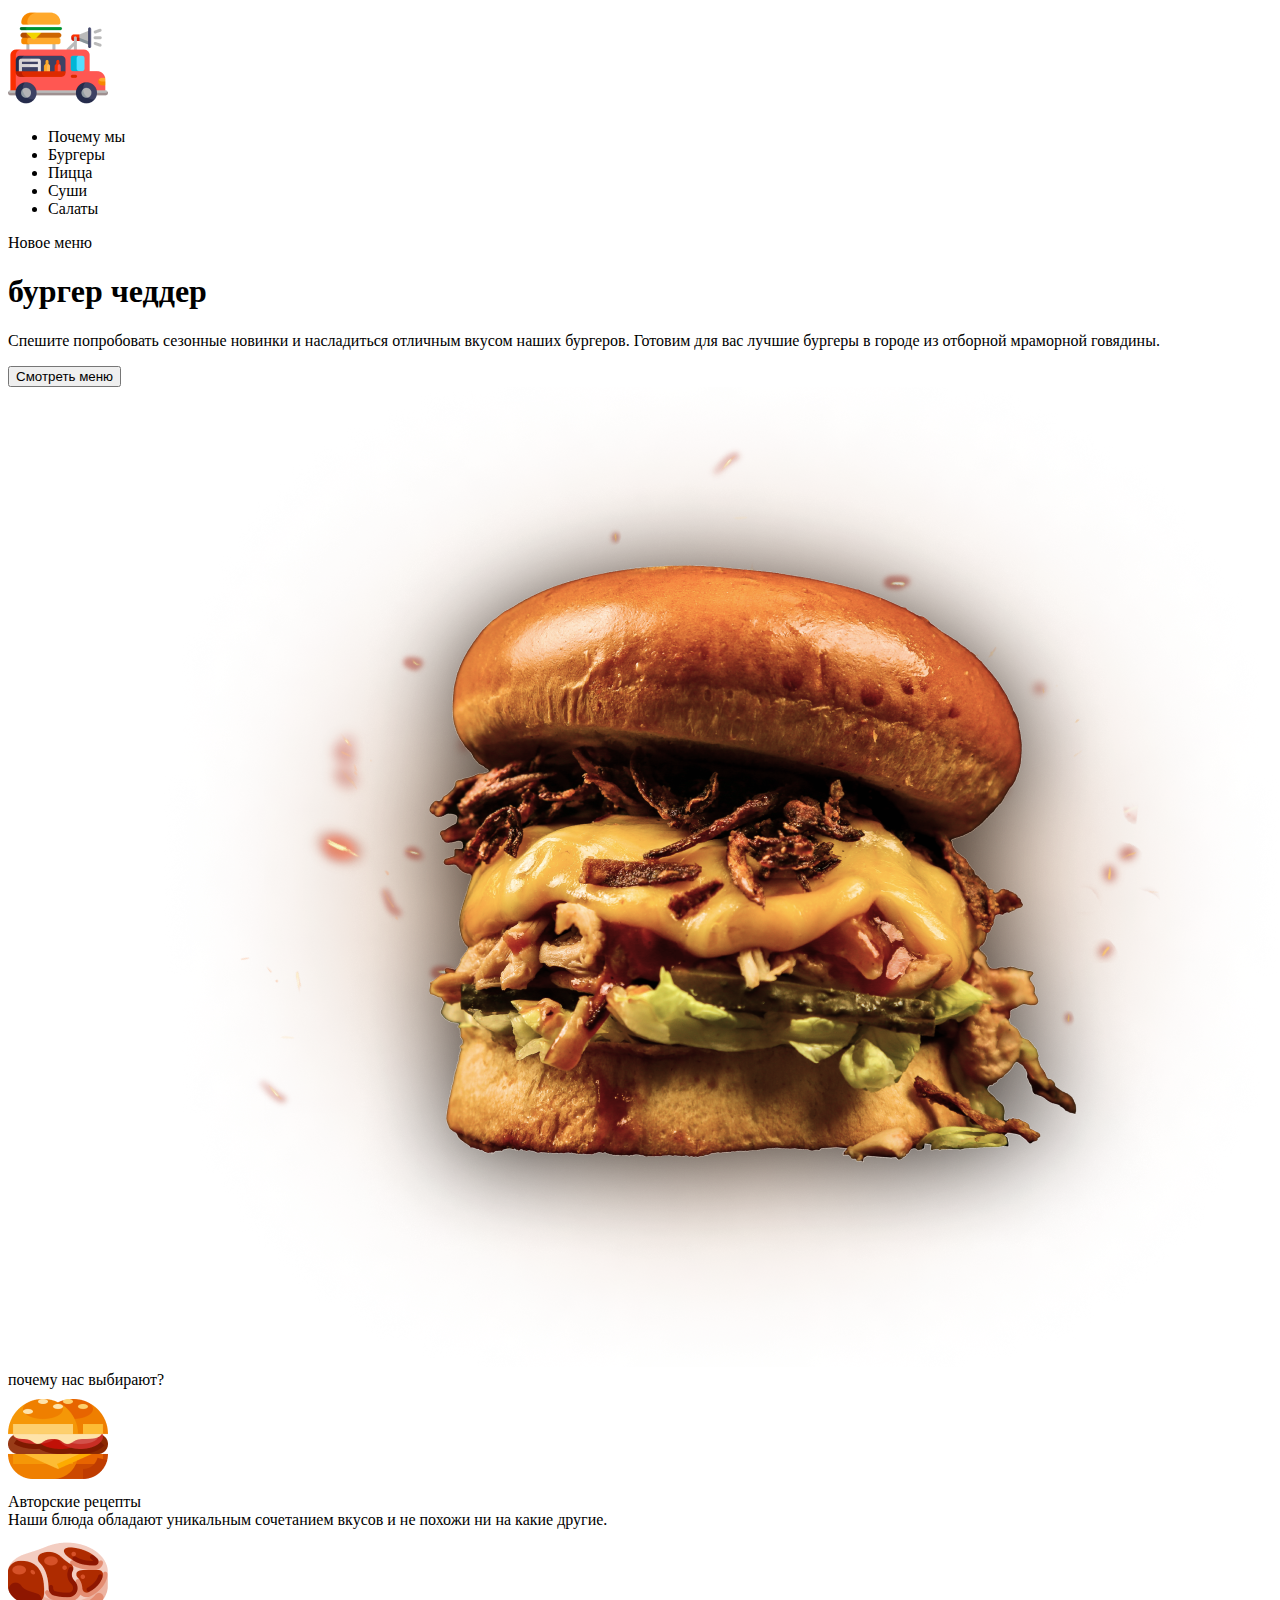
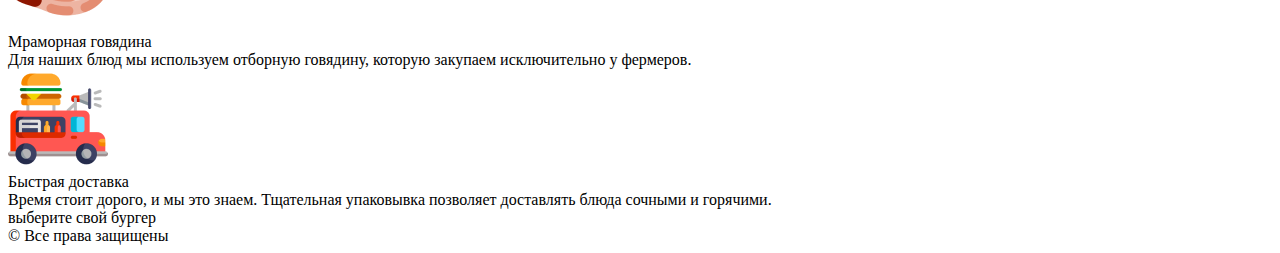
==== index.html @ 3d775a46 "вёрстка раздела с бургерами" ====
<!DOCTYPE html>
<html lang="en">
<head>
    <meta charset="UTF-8">
    <meta http-equiv="X-UA-Compatible" content="IE=edge">
    <meta name="viewport" content="width=device-width, initial-scale=1.0">
    <link rel="stylesheet" href="./css/mainController.css">
    <link rel="shortcut icon" href="./img/style/icon.png" type="image/x-icon">

    <title>Food house</title>
</head>
<body>
    <section class="main">
        <header class="header">
            <div class="container">
                <div class="logo"><img src="./img/style/food-truck.png" alt="Что-то пошло не так"></div>
                <nav class="menu">
                    <ul class="menu-list">
                        <li class="menu-item"><a data-link="why">Почему мы</a></li>
                        <li class="menu-item"><a data-link="products">Бургеры</a></li>
                        <li class="menu-item"><a data-link="products">Пицца</a></li>
                        <li class="menu-item"><a data-link="order">Суши</a></li>
                        <li class="menu-item"><a data-link="order">Салаты</a></li>
                    </ul>
                </nav>
            </div>
        </header>
        
        <section class="main-content">
            <div class="container">
                <div class="main-info">
                    <span class="main-small-info">Новое меню</span>
                    <h1 class="main-title">бургер чеддер</h1>
                    <p class="main-text">Cпешите попробовать сезонные новинки и насладиться отличным вкусом наших бургеров. Готовим для вас лучшие бургеры в городе из отборной мраморной говядины.</p>
                    <div class="main-action">
                        <button class="button" id="main-info">Смотреть меню</button>
                    </div>
                </div>

                <img src="./img/style/main_burger.png" alt="бургер чеддер" class="main-image">
            </div>
        </section>
    </section>

    <section class="why" id="why">
        <div class="container">
            <div class="title">почему нас выбирают?</div>
            <div class="why-items">
                <div class="item">
                    <img src="./img/style/burger.png" alt="Упс..." class="why-item-img">
                    <div class="item-title">Авторские рецепты</div>
                    <div class="item-text">
                        Наши блюда обладают уникальным сочетанием вкусов и не похожи ни на какие другие. 
                    </div>
                </div>

                <div class="item">
                    <img src="./img/style/meat.png" alt="Упс..." class="why-item-img">
                    <div class="item-title">Мраморная говядина</div>
                    <div class="item-text">
                        Для наших блюд мы используем отборную говядину, которую закупаем исключительно у фермеров. 
                    </div>
                </div>

                <div class="item">
                    <img src="./img/style/food-truck.png" alt="Упс..." class="why-item-img">
                    <div class="item-title">Быстрая доставка</div>
                    <div class="item-text">
                        Время стоит дорого, и мы это знаем.
                        Тщательная упаковывка позволяет доставлять блюда сочными и горячими.
                    </div>
                </div>
            </div>
        </div>
    </section>

    <section class="products" id="products">
        <div class="container">
            <div class="title">выберите свой бургер</div>
            <div class="products-items">
                <!-- <div class="products-item">  


                    <div class="products-item-title">Бургер чеддер & бекон</div>
                    <div class="products-item-text">
                        Котлета из говядины криспи, булочка, томат, Чеддер, грудинка, лук красный, салат айсбер, майонез, кетчуп, сырный соус
                    </div>

                    <div class="products-extra">
                        <div class="extra-info">
                            <div class="item-price" data-base="8">640 ₽</div>
                            <div class="item-weight">360 гр.</div>
                        </div>

                        <div class="products-action">
                            <button class="button product-button">
                                <span>Заказать</span>
                                <span>
                                    <svg width="24" height="25" viewBox="0 0 24 25" fill="none" xmlns="http://www.w3.org/2000/svg">
                                    <path d="M17 18.5C17.5304 18.5 18.0391 18.7107 18.4142 19.0858C18.7893 19.4609 19 19.9696 19 20.5C19 21.0304 18.7893 21.5391 18.4142 21.9142C18.0391 22.2893 17.5304 22.5 17 22.5C16.4696 22.5 15.9609 22.2893 15.5858 21.9142C15.2107 21.5391 15 21.0304 15 20.5C15 19.39 15.89 18.5 17 18.5ZM1 2.5H4.27L5.21 4.5H20C20.2652 4.5 20.5196 4.60536 20.7071 4.79289C20.8946 4.98043 21 5.23478 21 5.5C21 5.67 20.95 5.84 20.88 6L17.3 12.47C16.96 13.08 16.3 13.5 15.55 13.5H8.1L7.2 15.13L7.17 15.25C7.17 15.3163 7.19634 15.3799 7.24322 15.4268C7.29011 15.4737 7.3537 15.5 7.42 15.5H19V17.5H7C6.46957 17.5 5.96086 17.2893 5.58579 16.9142C5.21071 16.5391 5 16.0304 5 15.5C5 15.15 5.09 14.82 5.24 14.54L6.6 12.09L3 4.5H1V2.5ZM7 18.5C7.53043 18.5 8.03914 18.7107 8.41421 19.0858C8.78929 19.4609 9 19.9696 9 20.5C9 21.0304 8.78929 21.5391 8.41421 21.9142C8.03914 22.2893 7.53043 22.5 7 22.5C6.46957 22.5 5.96086 22.2893 5.58579 21.9142C5.21071 21.5391 5 21.0304 5 20.5C5 19.39 5.89 18.5 7 18.5ZM16 11.5L18.78 6.5H6.14L8.5 11.5H16Z" fill="#191411"/>
                                    </svg>
                                </span>
                            </button>
                        </div> -->
                    </div>

                </div>
            </div>
        </div>
    </section>
    
    <footer class="footer">
        <div class="container">
            <div class="rights">&copy; Все права защищены</div>
        </div>
    </footer>

	<script src="./js/renderProducts.js"></script>
    <script src="./js/main.js"></script>
</body>
</html>
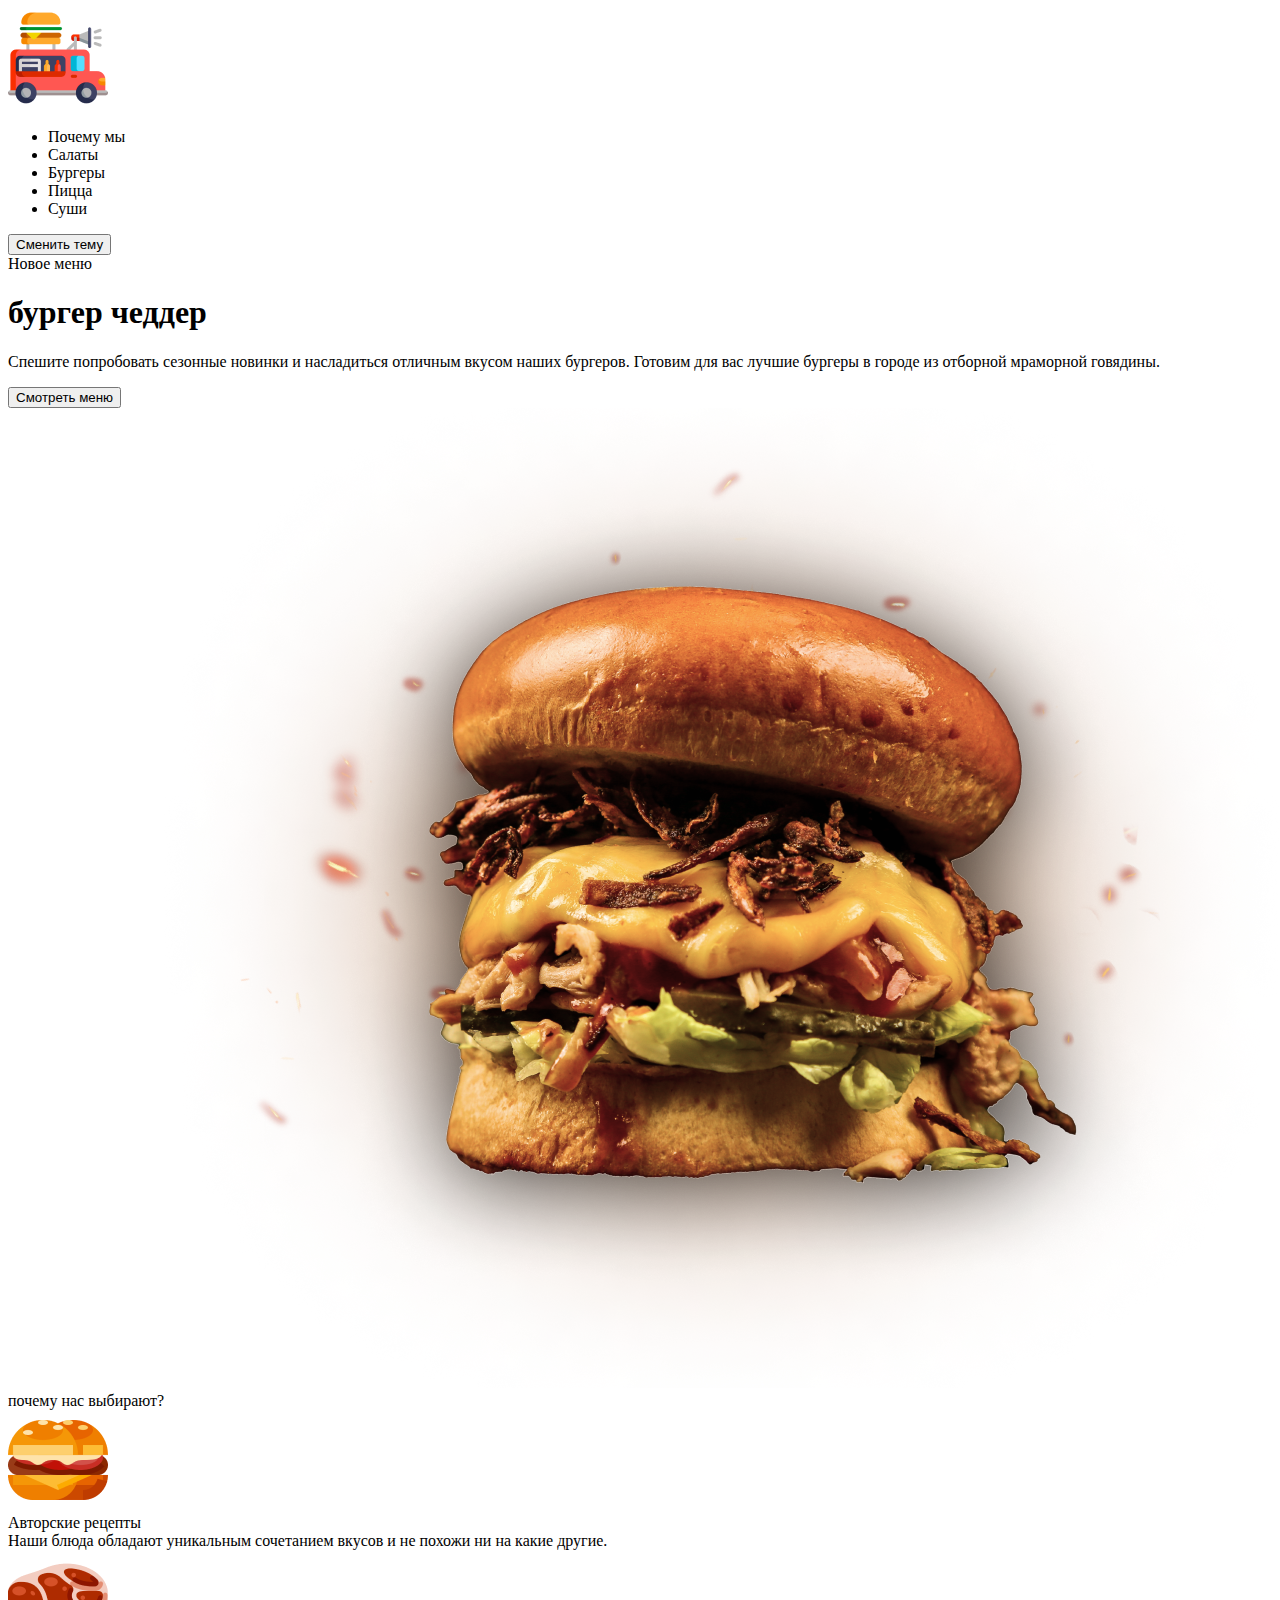
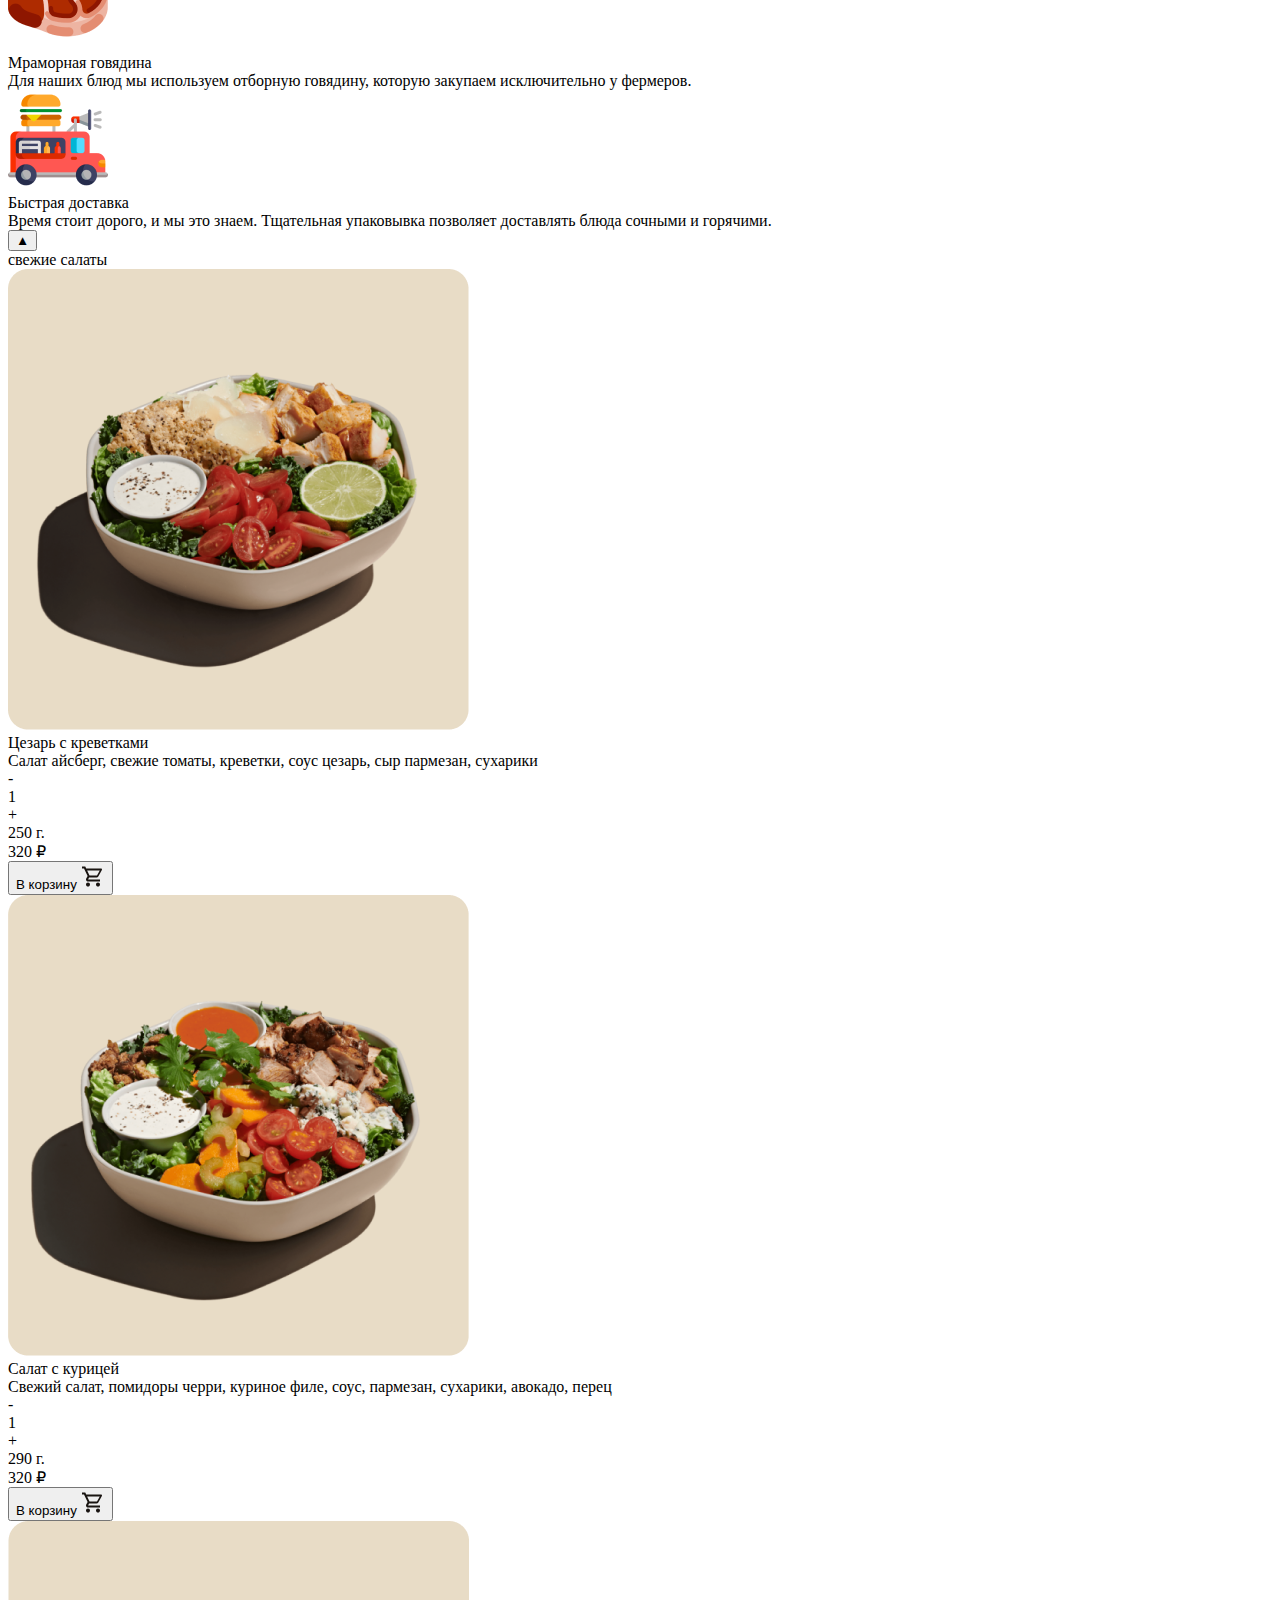
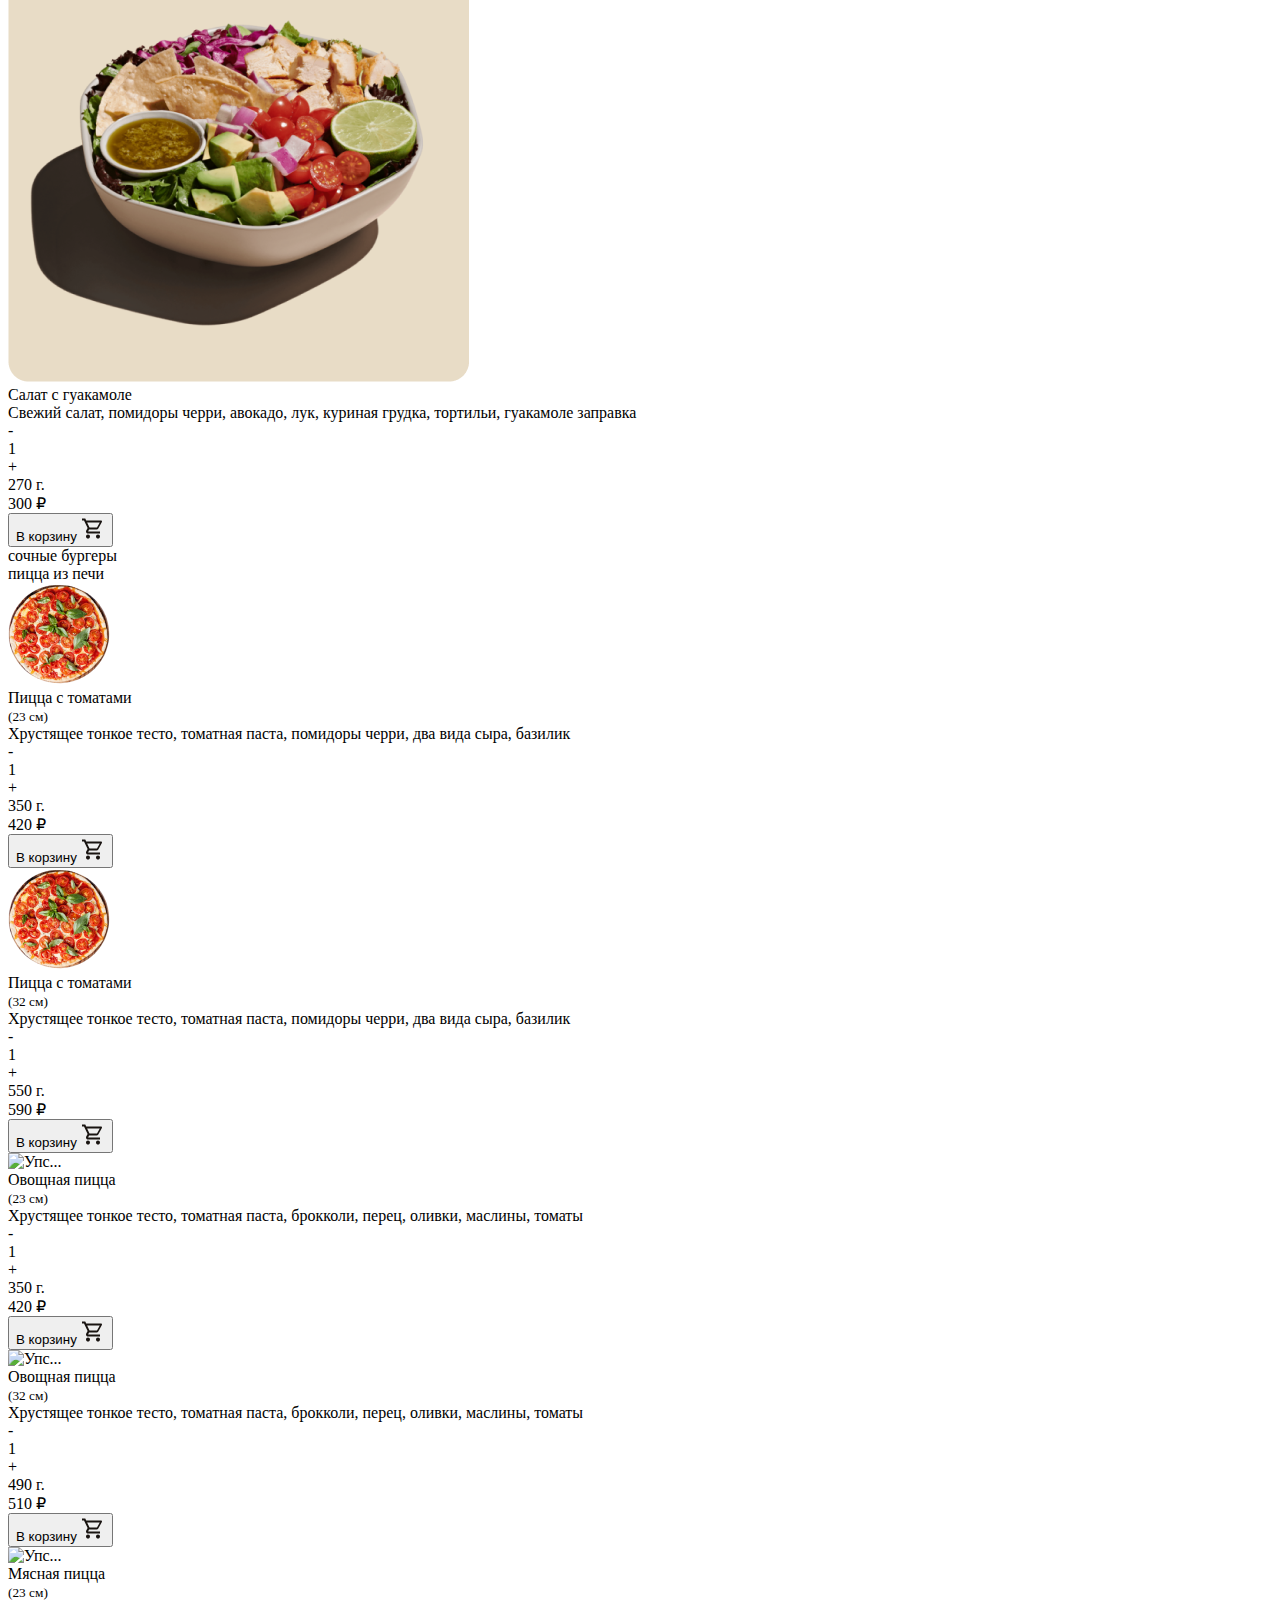
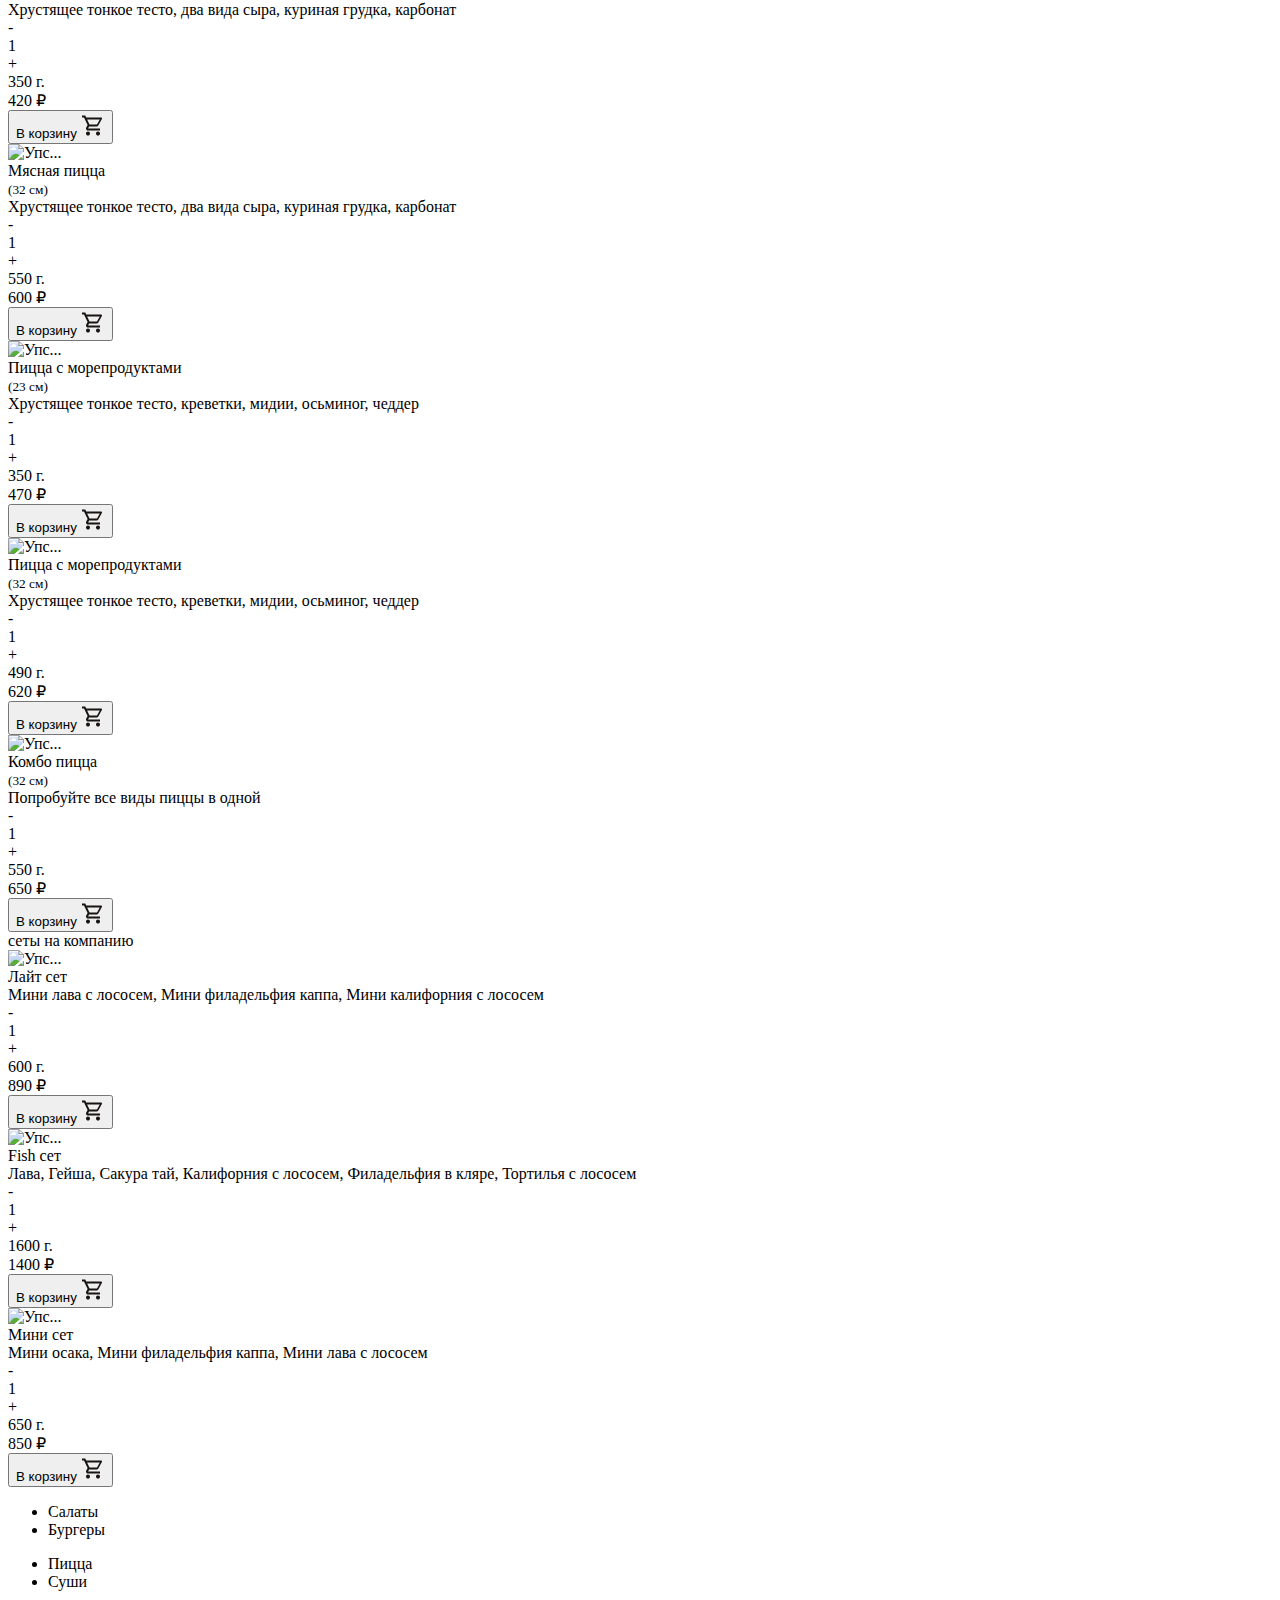
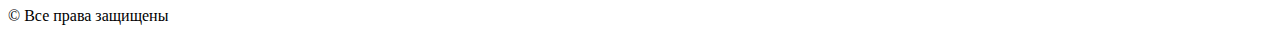
==== commit b4af0100: "добавление кнопки переключения темы" ====
--- a/index.html
+++ b/index.html
@@ -16,14 +16,20 @@
                 <div class="logo"><img src="./img/style/food-truck.png" alt="Что-то пошло не так"></div>
                 <nav class="menu">
                     <ul class="menu-list">
+
                         <li class="menu-item"><a data-link="why">Почему мы</a></li>
+                        <li class="menu-item"><a data-link="salads">Салаты</a></li>
                         <li class="menu-item"><a data-link="products">Бургеры</a></li>
-                        <li class="menu-item"><a data-link="products">Пицца</a></li>
-                        <li class="menu-item"><a data-link="order">Суши</a></li>
-                        <li class="menu-item"><a data-link="order">Салаты</a></li>
+                        <li class="menu-item"><a data-link="pizza">Пицца</a></li>
+                        <li class="menu-item"><a data-link="sushi">Суши</a></li>
+                        
                     </ul>
                 </nav>
-            </div>
+
+            </div>
+            <button class=" theme themetoggle">
+                <span>Сменить тему</span>
+            </button>
         </header>
         
         <section class="main-content">
@@ -71,51 +77,560 @@
                     </div>
                 </div>
             </div>
+
+            <button class="back-to-top hidden" title="Вернуться наверх">	&#9650;</button>
         </div>
     </section>
 
+    <section class="products" id="salads">
+        <div class="container">
+            <div class="title">свежие салаты</div>
+            <div class="products-items">
+                <div class="products-item" data-id="01">
+                    <div class="products-item-img"> 
+                        <img src="./img/items/salads/CaesarSalad.png" alt="Упс...">
+                    </div>
+
+                    <div class="products-item-title salads">Цезарь с креветками</div>
+                    <div class="products-item-text">Салат айсберг, свежие томаты, креветки, соус цезарь, сыр пармезан, сухарики</div>
+
+                    <div class="details-wrapper">
+                        <div class="items counter-wrapper">
+                            <div class="items__control" data-action="minus">-</div>
+                            <div class="items__current" data-counter>1</div>
+                            <div class="items__control" data-action="plus">+</div>
+                        </div>
+
+                        <div class="price">
+                            <div class="price__weight">250 г.</div>
+                            <div class="price__currency">320 ₽</div>
+                        </div>
+                    </div>
+
+                    <div class="products-action">
+                        <button class="button product-button">
+                            <span>В корзину</span>
+                            <span>
+                                <svg width="24" height="25" viewBox="0 0 24 25" fill="none" xmlns="http://www.w3.org/2000/svg">
+                                <path d="M17 18.5C17.5304 18.5 18.0391 18.7107 18.4142 19.0858C18.7893 19.4609 19 19.9696 19 20.5C19 21.0304 18.7893 21.5391 18.4142 21.9142C18.0391 22.2893 17.5304 22.5 17 22.5C16.4696 22.5 15.9609 22.2893 15.5858 21.9142C15.2107 21.5391 15 21.0304 15 20.5C15 19.39 15.89 18.5 17 18.5ZM1 2.5H4.27L5.21 4.5H20C20.2652 4.5 20.5196 4.60536 20.7071 4.79289C20.8946 4.98043 21 5.23478 21 5.5C21 5.67 20.95 5.84 20.88 6L17.3 12.47C16.96 13.08 16.3 13.5 15.55 13.5H8.1L7.2 15.13L7.17 15.25C7.17 15.3163 7.19634 15.3799 7.24322 15.4268C7.29011 15.4737 7.3537 15.5 7.42 15.5H19V17.5H7C6.46957 17.5 5.96086 17.2893 5.58579 16.9142C5.21071 16.5391 5 16.0304 5 15.5C5 15.15 5.09 14.82 5.24 14.54L6.6 12.09L3 4.5H1V2.5ZM7 18.5C7.53043 18.5 8.03914 18.7107 8.41421 19.0858C8.78929 19.4609 9 19.9696 9 20.5C9 21.0304 8.78929 21.5391 8.41421 21.9142C8.03914 22.2893 7.53043 22.5 7 22.5C6.46957 22.5 5.96086 22.2893 5.58579 21.9142C5.21071 21.5391 5 21.0304 5 20.5C5 19.39 5.89 18.5 7 18.5ZM16 11.5L18.78 6.5H6.14L8.5 11.5H16Z" fill="#191411"/>
+                                </svg>
+                            </span>
+                        </button>
+                    </div>
+                </div>
+
+                <div class="products-item" data-id="02">
+                    <div class="products-item-img"> 
+                        <img src="./img/items/salads/chickenSalad.png" alt="Упс...">
+                    </div>
+
+                    <div class="products-item-title salads">Салат с курицей</div>
+                    <div class="products-item-text">Свежий салат, помидоры черри, куриное филе, соус, пармезан, сухарики, авокадо, перец</div>
+
+                    <div class="details-wrapper">
+                        <div class="items counter-wrapper">
+                            <div class="items__control" data-action="minus">-</div>
+                            <div class="items__current" data-counter>1</div>
+                            <div class="items__control" data-action="plus">+</div>
+                        </div>
+
+                        <div class="price">
+                            <div class="price__weight">290 г.</div>
+                            <div class="price__currency">320 ₽</div>
+                        </div>
+                    </div>
+
+                    <div class="products-action">
+                        <button class="button product-button">
+                            <span>В корзину</span>
+                            <span>
+                                <svg width="24" height="25" viewBox="0 0 24 25" fill="none" xmlns="http://www.w3.org/2000/svg">
+                                <path d="M17 18.5C17.5304 18.5 18.0391 18.7107 18.4142 19.0858C18.7893 19.4609 19 19.9696 19 20.5C19 21.0304 18.7893 21.5391 18.4142 21.9142C18.0391 22.2893 17.5304 22.5 17 22.5C16.4696 22.5 15.9609 22.2893 15.5858 21.9142C15.2107 21.5391 15 21.0304 15 20.5C15 19.39 15.89 18.5 17 18.5ZM1 2.5H4.27L5.21 4.5H20C20.2652 4.5 20.5196 4.60536 20.7071 4.79289C20.8946 4.98043 21 5.23478 21 5.5C21 5.67 20.95 5.84 20.88 6L17.3 12.47C16.96 13.08 16.3 13.5 15.55 13.5H8.1L7.2 15.13L7.17 15.25C7.17 15.3163 7.19634 15.3799 7.24322 15.4268C7.29011 15.4737 7.3537 15.5 7.42 15.5H19V17.5H7C6.46957 17.5 5.96086 17.2893 5.58579 16.9142C5.21071 16.5391 5 16.0304 5 15.5C5 15.15 5.09 14.82 5.24 14.54L6.6 12.09L3 4.5H1V2.5ZM7 18.5C7.53043 18.5 8.03914 18.7107 8.41421 19.0858C8.78929 19.4609 9 19.9696 9 20.5C9 21.0304 8.78929 21.5391 8.41421 21.9142C8.03914 22.2893 7.53043 22.5 7 22.5C6.46957 22.5 5.96086 22.2893 5.58579 21.9142C5.21071 21.5391 5 21.0304 5 20.5C5 19.39 5.89 18.5 7 18.5ZM16 11.5L18.78 6.5H6.14L8.5 11.5H16Z" fill="#191411"/>
+                                </svg>
+                            </span>
+                        </button>
+                    </div>
+                </div>
+
+                <div class="products-item" data-id="03">
+                    <div class="products-item-img"> 
+                        <img src="./img/items/salads/GuacamoleSalad.png" alt="Упс...">
+                    </div>
+
+                    <div class="products-item-title salads">Салат с гуакамоле</div>
+                    <div class="products-item-text">Свежий салат, помидоры черри, авокадо, лук, куриная грудка, тортильи, гуакамоле заправка</div>
+
+                    <div class="details-wrapper">
+                        <div class="items counter-wrapper">
+                            <div class="items__control" data-action="minus">-</div>
+                            <div class="items__current" data-counter>1</div>
+                            <div class="items__control" data-action="plus">+</div>
+                        </div>
+
+                        <div class="price">
+                            <div class="price__weight">270 г.</div>
+                            <div class="price__currency">300 ₽</div>
+                        </div>
+                    </div>
+
+                    <div class="products-action">
+                        <button class="button product-button">
+                            <span>В корзину</span>
+                            <span>
+                                <svg width="24" height="25" viewBox="0 0 24 25" fill="none" xmlns="http://www.w3.org/2000/svg">
+                                <path d="M17 18.5C17.5304 18.5 18.0391 18.7107 18.4142 19.0858C18.7893 19.4609 19 19.9696 19 20.5C19 21.0304 18.7893 21.5391 18.4142 21.9142C18.0391 22.2893 17.5304 22.5 17 22.5C16.4696 22.5 15.9609 22.2893 15.5858 21.9142C15.2107 21.5391 15 21.0304 15 20.5C15 19.39 15.89 18.5 17 18.5ZM1 2.5H4.27L5.21 4.5H20C20.2652 4.5 20.5196 4.60536 20.7071 4.79289C20.8946 4.98043 21 5.23478 21 5.5C21 5.67 20.95 5.84 20.88 6L17.3 12.47C16.96 13.08 16.3 13.5 15.55 13.5H8.1L7.2 15.13L7.17 15.25C7.17 15.3163 7.19634 15.3799 7.24322 15.4268C7.29011 15.4737 7.3537 15.5 7.42 15.5H19V17.5H7C6.46957 17.5 5.96086 17.2893 5.58579 16.9142C5.21071 16.5391 5 16.0304 5 15.5C5 15.15 5.09 14.82 5.24 14.54L6.6 12.09L3 4.5H1V2.5ZM7 18.5C7.53043 18.5 8.03914 18.7107 8.41421 19.0858C8.78929 19.4609 9 19.9696 9 20.5C9 21.0304 8.78929 21.5391 8.41421 21.9142C8.03914 22.2893 7.53043 22.5 7 22.5C6.46957 22.5 5.96086 22.2893 5.58579 21.9142C5.21071 21.5391 5 21.0304 5 20.5C5 19.39 5.89 18.5 7 18.5ZM16 11.5L18.78 6.5H6.14L8.5 11.5H16Z" fill="#191411"/>
+                                </svg>
+                            </span>
+                        </button>
+                    </div>
+                </div>
+
+            </div>
+        </div>
+    </section>
+
     <section class="products" id="products">
         <div class="container">
-            <div class="title">выберите свой бургер</div>
-            <div class="products-items">
-                <!-- <div class="products-item">  
-
-
-                    <div class="products-item-title">Бургер чеддер & бекон</div>
-                    <div class="products-item-text">
-                        Котлета из говядины криспи, булочка, томат, Чеддер, грудинка, лук красный, салат айсбер, майонез, кетчуп, сырный соус
-                    </div>
-
-                    <div class="products-extra">
-                        <div class="extra-info">
-                            <div class="item-price" data-base="8">640 ₽</div>
-                            <div class="item-weight">360 гр.</div>
-                        </div>
-
-                        <div class="products-action">
-                            <button class="button product-button">
-                                <span>Заказать</span>
-                                <span>
-                                    <svg width="24" height="25" viewBox="0 0 24 25" fill="none" xmlns="http://www.w3.org/2000/svg">
-                                    <path d="M17 18.5C17.5304 18.5 18.0391 18.7107 18.4142 19.0858C18.7893 19.4609 19 19.9696 19 20.5C19 21.0304 18.7893 21.5391 18.4142 21.9142C18.0391 22.2893 17.5304 22.5 17 22.5C16.4696 22.5 15.9609 22.2893 15.5858 21.9142C15.2107 21.5391 15 21.0304 15 20.5C15 19.39 15.89 18.5 17 18.5ZM1 2.5H4.27L5.21 4.5H20C20.2652 4.5 20.5196 4.60536 20.7071 4.79289C20.8946 4.98043 21 5.23478 21 5.5C21 5.67 20.95 5.84 20.88 6L17.3 12.47C16.96 13.08 16.3 13.5 15.55 13.5H8.1L7.2 15.13L7.17 15.25C7.17 15.3163 7.19634 15.3799 7.24322 15.4268C7.29011 15.4737 7.3537 15.5 7.42 15.5H19V17.5H7C6.46957 17.5 5.96086 17.2893 5.58579 16.9142C5.21071 16.5391 5 16.0304 5 15.5C5 15.15 5.09 14.82 5.24 14.54L6.6 12.09L3 4.5H1V2.5ZM7 18.5C7.53043 18.5 8.03914 18.7107 8.41421 19.0858C8.78929 19.4609 9 19.9696 9 20.5C9 21.0304 8.78929 21.5391 8.41421 21.9142C8.03914 22.2893 7.53043 22.5 7 22.5C6.46957 22.5 5.96086 22.2893 5.58579 21.9142C5.21071 21.5391 5 21.0304 5 20.5C5 19.39 5.89 18.5 7 18.5ZM16 11.5L18.78 6.5H6.14L8.5 11.5H16Z" fill="#191411"/>
-                                    </svg>
-                                </span>
-                            </button>
-                        </div> -->
-                    </div>
-
-                </div>
-            </div>
+            <div class="title">сочные бургеры</div>
+            <div class="products-items burgers"></div>
         </div>
     </section>
+
+    <section class="products" id="pizza">
+        <div class="container">
+            <div class="title">пицца из печи</div>
+            <div class="products-items">
+                <div class="products-item" data-id="001">
+                    <div class="products-item-img pizza"> 
+                        <img src="./img/items/pizza/Tomato.png" alt="Упс...">
+                    </div>
+
+                    <div class="products-item-title ">Пицца с томатами <br><small>(23 см)</small></div>
+                    <div class="products-item-text">Хрустящее тонкое тесто, томатная паста, помидоры черри, два вида сыра, базилик</div>
+
+                    <div class="details-wrapper">
+                        <div class="items counter-wrapper">
+                            <div class="items__control" data-action="minus">-</div>
+                            <div class="items__current" data-counter>1</div>
+                            <div class="items__control" data-action="plus">+</div>
+                        </div>
+
+                        <div class="price">
+                            <div class="price__weight">350 г.</div>
+                            <div class="price__currency">420 ₽</div>
+                        </div>
+                    </div>
+
+                    <div class="products-action">
+                        <button class="button product-button">
+                            <span>В корзину</span>
+                            <span>
+                                <svg width="24" height="25" viewBox="0 0 24 25" fill="none" xmlns="http://www.w3.org/2000/svg">
+                                <path d="M17 18.5C17.5304 18.5 18.0391 18.7107 18.4142 19.0858C18.7893 19.4609 19 19.9696 19 20.5C19 21.0304 18.7893 21.5391 18.4142 21.9142C18.0391 22.2893 17.5304 22.5 17 22.5C16.4696 22.5 15.9609 22.2893 15.5858 21.9142C15.2107 21.5391 15 21.0304 15 20.5C15 19.39 15.89 18.5 17 18.5ZM1 2.5H4.27L5.21 4.5H20C20.2652 4.5 20.5196 4.60536 20.7071 4.79289C20.8946 4.98043 21 5.23478 21 5.5C21 5.67 20.95 5.84 20.88 6L17.3 12.47C16.96 13.08 16.3 13.5 15.55 13.5H8.1L7.2 15.13L7.17 15.25C7.17 15.3163 7.19634 15.3799 7.24322 15.4268C7.29011 15.4737 7.3537 15.5 7.42 15.5H19V17.5H7C6.46957 17.5 5.96086 17.2893 5.58579 16.9142C5.21071 16.5391 5 16.0304 5 15.5C5 15.15 5.09 14.82 5.24 14.54L6.6 12.09L3 4.5H1V2.5ZM7 18.5C7.53043 18.5 8.03914 18.7107 8.41421 19.0858C8.78929 19.4609 9 19.9696 9 20.5C9 21.0304 8.78929 21.5391 8.41421 21.9142C8.03914 22.2893 7.53043 22.5 7 22.5C6.46957 22.5 5.96086 22.2893 5.58579 21.9142C5.21071 21.5391 5 21.0304 5 20.5C5 19.39 5.89 18.5 7 18.5ZM16 11.5L18.78 6.5H6.14L8.5 11.5H16Z" fill="#191411"/>
+                                </svg>
+                            </span>
+                        </button>
+                    </div>
+                </div>
+
+                <div class="products-item" data-id="002">
+                    <div class="products-item-img pizza"> 
+                        <img src="./img/items/pizza/Tomato.png" alt="Упс...">
+                    </div>
+
+                    <div class="products-item-title ">Пицца с томатами <br><small>(32 см)</small></div>
+                    <div class="products-item-text">Хрустящее тонкое тесто, томатная паста, помидоры черри, два вида сыра, базилик</div>
+
+                    <div class="details-wrapper">
+                        <div class="items counter-wrapper">
+                            <div class="items__control" data-action="minus">-</div>
+                            <div class="items__current" data-counter>1</div>
+                            <div class="items__control" data-action="plus">+</div>
+                        </div>
+
+                        <div class="price">
+                            <div class="price__weight">550 г.</div>
+                            <div class="price__currency">590 ₽</div>
+                        </div>
+                    </div>
+
+                    <div class="products-action">
+                        <button class="button product-button">
+                            <span>В корзину</span>
+                            <span>
+                                <svg width="24" height="25" viewBox="0 0 24 25" fill="none" xmlns="http://www.w3.org/2000/svg">
+                                <path d="M17 18.5C17.5304 18.5 18.0391 18.7107 18.4142 19.0858C18.7893 19.4609 19 19.9696 19 20.5C19 21.0304 18.7893 21.5391 18.4142 21.9142C18.0391 22.2893 17.5304 22.5 17 22.5C16.4696 22.5 15.9609 22.2893 15.5858 21.9142C15.2107 21.5391 15 21.0304 15 20.5C15 19.39 15.89 18.5 17 18.5ZM1 2.5H4.27L5.21 4.5H20C20.2652 4.5 20.5196 4.60536 20.7071 4.79289C20.8946 4.98043 21 5.23478 21 5.5C21 5.67 20.95 5.84 20.88 6L17.3 12.47C16.96 13.08 16.3 13.5 15.55 13.5H8.1L7.2 15.13L7.17 15.25C7.17 15.3163 7.19634 15.3799 7.24322 15.4268C7.29011 15.4737 7.3537 15.5 7.42 15.5H19V17.5H7C6.46957 17.5 5.96086 17.2893 5.58579 16.9142C5.21071 16.5391 5 16.0304 5 15.5C5 15.15 5.09 14.82 5.24 14.54L6.6 12.09L3 4.5H1V2.5ZM7 18.5C7.53043 18.5 8.03914 18.7107 8.41421 19.0858C8.78929 19.4609 9 19.9696 9 20.5C9 21.0304 8.78929 21.5391 8.41421 21.9142C8.03914 22.2893 7.53043 22.5 7 22.5C6.46957 22.5 5.96086 22.2893 5.58579 21.9142C5.21071 21.5391 5 21.0304 5 20.5C5 19.39 5.89 18.5 7 18.5ZM16 11.5L18.78 6.5H6.14L8.5 11.5H16Z" fill="#191411"/>
+                                </svg>
+                            </span>
+                        </button>
+                    </div>
+                </div>
+
+                <div class="products-item" data-id="003">
+                    <div class="products-item-img pizza"> 
+                        <img src="./img/items/pizza/Vegetable.png" alt="Упс...">
+                    </div>
+
+                    <div class="products-item-title ">Овощная пицца <br><small>(23 см)</small></div>
+                    <div class="products-item-text">Хрустящее тонкое тесто, томатная паста, брокколи, перец, оливки, маслины, томаты</div>
+
+                    <div class="details-wrapper">
+                        <div class="items counter-wrapper">
+                            <div class="items__control" data-action="minus">-</div>
+                            <div class="items__current" data-counter>1</div>
+                            <div class="items__control" data-action="plus">+</div>
+                        </div>
+
+                        <div class="price">
+                            <div class="price__weight">350 г.</div>
+                            <div class="price__currency">420 ₽</div>
+                        </div>
+                    </div>
+
+                    <div class="products-action">
+                        <button class="button product-button">
+                            <span>В корзину</span>
+                            <span>
+                                <svg width="24" height="25" viewBox="0 0 24 25" fill="none" xmlns="http://www.w3.org/2000/svg">
+                                <path d="M17 18.5C17.5304 18.5 18.0391 18.7107 18.4142 19.0858C18.7893 19.4609 19 19.9696 19 20.5C19 21.0304 18.7893 21.5391 18.4142 21.9142C18.0391 22.2893 17.5304 22.5 17 22.5C16.4696 22.5 15.9609 22.2893 15.5858 21.9142C15.2107 21.5391 15 21.0304 15 20.5C15 19.39 15.89 18.5 17 18.5ZM1 2.5H4.27L5.21 4.5H20C20.2652 4.5 20.5196 4.60536 20.7071 4.79289C20.8946 4.98043 21 5.23478 21 5.5C21 5.67 20.95 5.84 20.88 6L17.3 12.47C16.96 13.08 16.3 13.5 15.55 13.5H8.1L7.2 15.13L7.17 15.25C7.17 15.3163 7.19634 15.3799 7.24322 15.4268C7.29011 15.4737 7.3537 15.5 7.42 15.5H19V17.5H7C6.46957 17.5 5.96086 17.2893 5.58579 16.9142C5.21071 16.5391 5 16.0304 5 15.5C5 15.15 5.09 14.82 5.24 14.54L6.6 12.09L3 4.5H1V2.5ZM7 18.5C7.53043 18.5 8.03914 18.7107 8.41421 19.0858C8.78929 19.4609 9 19.9696 9 20.5C9 21.0304 8.78929 21.5391 8.41421 21.9142C8.03914 22.2893 7.53043 22.5 7 22.5C6.46957 22.5 5.96086 22.2893 5.58579 21.9142C5.21071 21.5391 5 21.0304 5 20.5C5 19.39 5.89 18.5 7 18.5ZM16 11.5L18.78 6.5H6.14L8.5 11.5H16Z" fill="#191411"/>
+                                </svg>
+                            </span>
+                        </button>
+                    </div>
+                </div>
+
+                <div class="products-item" data-id="004">
+                    <div class="products-item-img pizza"> 
+                        <img src="./img/items/pizza/Vegetable.png" alt="Упс...">
+                    </div>
+
+                    <div class="products-item-title ">Овощная пицца <br><small>(32 см)</small></div>
+                    <div class="products-item-text">Хрустящее тонкое тесто, томатная паста, брокколи, перец, оливки, маслины, томаты</div>
+
+                    <div class="details-wrapper">
+                        <div class="items counter-wrapper">
+                            <div class="items__control" data-action="minus">-</div>
+                            <div class="items__current" data-counter>1</div>
+                            <div class="items__control" data-action="plus">+</div>
+                        </div>
+
+                        <div class="price">
+                            <div class="price__weight">490 г.</div>
+                            <div class="price__currency">510 ₽</div>
+                        </div>
+                    </div>
+
+                    <div class="products-action">
+                        <button class="button product-button">
+                            <span>В корзину</span>
+                            <span>
+                                <svg width="24" height="25" viewBox="0 0 24 25" fill="none" xmlns="http://www.w3.org/2000/svg">
+                                <path d="M17 18.5C17.5304 18.5 18.0391 18.7107 18.4142 19.0858C18.7893 19.4609 19 19.9696 19 20.5C19 21.0304 18.7893 21.5391 18.4142 21.9142C18.0391 22.2893 17.5304 22.5 17 22.5C16.4696 22.5 15.9609 22.2893 15.5858 21.9142C15.2107 21.5391 15 21.0304 15 20.5C15 19.39 15.89 18.5 17 18.5ZM1 2.5H4.27L5.21 4.5H20C20.2652 4.5 20.5196 4.60536 20.7071 4.79289C20.8946 4.98043 21 5.23478 21 5.5C21 5.67 20.95 5.84 20.88 6L17.3 12.47C16.96 13.08 16.3 13.5 15.55 13.5H8.1L7.2 15.13L7.17 15.25C7.17 15.3163 7.19634 15.3799 7.24322 15.4268C7.29011 15.4737 7.3537 15.5 7.42 15.5H19V17.5H7C6.46957 17.5 5.96086 17.2893 5.58579 16.9142C5.21071 16.5391 5 16.0304 5 15.5C5 15.15 5.09 14.82 5.24 14.54L6.6 12.09L3 4.5H1V2.5ZM7 18.5C7.53043 18.5 8.03914 18.7107 8.41421 19.0858C8.78929 19.4609 9 19.9696 9 20.5C9 21.0304 8.78929 21.5391 8.41421 21.9142C8.03914 22.2893 7.53043 22.5 7 22.5C6.46957 22.5 5.96086 22.2893 5.58579 21.9142C5.21071 21.5391 5 21.0304 5 20.5C5 19.39 5.89 18.5 7 18.5ZM16 11.5L18.78 6.5H6.14L8.5 11.5H16Z" fill="#191411"/>
+                                </svg>
+                            </span>
+                        </button>
+                    </div>
+                </div>
+
+                <div class="products-item" data-id="005">
+                    <div class="products-item-img pizza"> 
+                        <img src="./img/items/pizza/Meat.png" alt="Упс...">
+                    </div>
+
+                    <div class="products-item-title ">Мясная пицца <br><small>(23 см)</small></div>
+                    <div class="products-item-text">Хрустящее тонкое тесто, два вида сыра, куриная грудка, карбонат</div>
+
+                    <div class="details-wrapper">
+                        <div class="items counter-wrapper">
+                            <div class="items__control" data-action="minus">-</div>
+                            <div class="items__current" data-counter>1</div>
+                            <div class="items__control" data-action="plus">+</div>
+                        </div>
+
+                        <div class="price">
+                            <div class="price__weight">350 г.</div>
+                            <div class="price__currency">420 ₽</div>
+                        </div>
+                    </div>
+
+                    <div class="products-action">
+                        <button class="button product-button">
+                            <span>В корзину</span>
+                            <span>
+                                <svg width="24" height="25" viewBox="0 0 24 25" fill="none" xmlns="http://www.w3.org/2000/svg">
+                                <path d="M17 18.5C17.5304 18.5 18.0391 18.7107 18.4142 19.0858C18.7893 19.4609 19 19.9696 19 20.5C19 21.0304 18.7893 21.5391 18.4142 21.9142C18.0391 22.2893 17.5304 22.5 17 22.5C16.4696 22.5 15.9609 22.2893 15.5858 21.9142C15.2107 21.5391 15 21.0304 15 20.5C15 19.39 15.89 18.5 17 18.5ZM1 2.5H4.27L5.21 4.5H20C20.2652 4.5 20.5196 4.60536 20.7071 4.79289C20.8946 4.98043 21 5.23478 21 5.5C21 5.67 20.95 5.84 20.88 6L17.3 12.47C16.96 13.08 16.3 13.5 15.55 13.5H8.1L7.2 15.13L7.17 15.25C7.17 15.3163 7.19634 15.3799 7.24322 15.4268C7.29011 15.4737 7.3537 15.5 7.42 15.5H19V17.5H7C6.46957 17.5 5.96086 17.2893 5.58579 16.9142C5.21071 16.5391 5 16.0304 5 15.5C5 15.15 5.09 14.82 5.24 14.54L6.6 12.09L3 4.5H1V2.5ZM7 18.5C7.53043 18.5 8.03914 18.7107 8.41421 19.0858C8.78929 19.4609 9 19.9696 9 20.5C9 21.0304 8.78929 21.5391 8.41421 21.9142C8.03914 22.2893 7.53043 22.5 7 22.5C6.46957 22.5 5.96086 22.2893 5.58579 21.9142C5.21071 21.5391 5 21.0304 5 20.5C5 19.39 5.89 18.5 7 18.5ZM16 11.5L18.78 6.5H6.14L8.5 11.5H16Z" fill="#191411"/>
+                                </svg>
+                            </span>
+                        </button>
+                    </div>
+                </div>
+
+                <div class="products-item" data-id="006">
+                    <div class="products-item-img pizza"> 
+                        <img src="./img/items/pizza/Meat.png" alt="Упс...">
+                    </div>
+
+                    <div class="products-item-title ">Мясная пицца <br><small>(32 см)</small></div>
+                    <div class="products-item-text">Хрустящее тонкое тесто, два вида сыра, куриная грудка, карбонат</div>
+
+                    <div class="details-wrapper">
+                        <div class="items counter-wrapper">
+                            <div class="items__control" data-action="minus">-</div>
+                            <div class="items__current" data-counter>1</div>
+                            <div class="items__control" data-action="plus">+</div>
+                        </div>
+
+                        <div class="price">
+                            <div class="price__weight">550 г.</div>
+                            <div class="price__currency">600 ₽</div>
+                        </div>
+                    </div>
+
+                    <div class="products-action">
+                        <button class="button product-button">
+                            <span>В корзину</span>
+                            <span>
+                                <svg width="24" height="25" viewBox="0 0 24 25" fill="none" xmlns="http://www.w3.org/2000/svg">
+                                <path d="M17 18.5C17.5304 18.5 18.0391 18.7107 18.4142 19.0858C18.7893 19.4609 19 19.9696 19 20.5C19 21.0304 18.7893 21.5391 18.4142 21.9142C18.0391 22.2893 17.5304 22.5 17 22.5C16.4696 22.5 15.9609 22.2893 15.5858 21.9142C15.2107 21.5391 15 21.0304 15 20.5C15 19.39 15.89 18.5 17 18.5ZM1 2.5H4.27L5.21 4.5H20C20.2652 4.5 20.5196 4.60536 20.7071 4.79289C20.8946 4.98043 21 5.23478 21 5.5C21 5.67 20.95 5.84 20.88 6L17.3 12.47C16.96 13.08 16.3 13.5 15.55 13.5H8.1L7.2 15.13L7.17 15.25C7.17 15.3163 7.19634 15.3799 7.24322 15.4268C7.29011 15.4737 7.3537 15.5 7.42 15.5H19V17.5H7C6.46957 17.5 5.96086 17.2893 5.58579 16.9142C5.21071 16.5391 5 16.0304 5 15.5C5 15.15 5.09 14.82 5.24 14.54L6.6 12.09L3 4.5H1V2.5ZM7 18.5C7.53043 18.5 8.03914 18.7107 8.41421 19.0858C8.78929 19.4609 9 19.9696 9 20.5C9 21.0304 8.78929 21.5391 8.41421 21.9142C8.03914 22.2893 7.53043 22.5 7 22.5C6.46957 22.5 5.96086 22.2893 5.58579 21.9142C5.21071 21.5391 5 21.0304 5 20.5C5 19.39 5.89 18.5 7 18.5ZM16 11.5L18.78 6.5H6.14L8.5 11.5H16Z" fill="#191411"/>
+                                </svg>
+                            </span>
+                        </button>
+                    </div>
+                </div>
+
+                <div class="products-item" data-id="007">
+                    <div class="products-item-img pizza"> 
+                        <img src="./img/items/pizza/Fish.png" alt="Упс...">
+                    </div>
+
+                    <div class="products-item-title ">Пицца с морепродуктами <br><small>(23 см)</small></div>
+                    <div class="products-item-text">Хрустящее тонкое тесто, креветки, мидии, осьминог, чеддер</div>
+
+                    <div class="details-wrapper">
+                        <div class="items counter-wrapper">
+                            <div class="items__control" data-action="minus">-</div>
+                            <div class="items__current" data-counter>1</div>
+                            <div class="items__control" data-action="plus">+</div>
+                        </div>
+
+                        <div class="price">
+                            <div class="price__weight">350 г.</div>
+                            <div class="price__currency">470 ₽</div>
+                        </div>
+                    </div>
+
+                    <div class="products-action">
+                        <button class="button product-button">
+                            <span>В корзину</span>
+                            <span>
+                                <svg width="24" height="25" viewBox="0 0 24 25" fill="none" xmlns="http://www.w3.org/2000/svg">
+                                <path d="M17 18.5C17.5304 18.5 18.0391 18.7107 18.4142 19.0858C18.7893 19.4609 19 19.9696 19 20.5C19 21.0304 18.7893 21.5391 18.4142 21.9142C18.0391 22.2893 17.5304 22.5 17 22.5C16.4696 22.5 15.9609 22.2893 15.5858 21.9142C15.2107 21.5391 15 21.0304 15 20.5C15 19.39 15.89 18.5 17 18.5ZM1 2.5H4.27L5.21 4.5H20C20.2652 4.5 20.5196 4.60536 20.7071 4.79289C20.8946 4.98043 21 5.23478 21 5.5C21 5.67 20.95 5.84 20.88 6L17.3 12.47C16.96 13.08 16.3 13.5 15.55 13.5H8.1L7.2 15.13L7.17 15.25C7.17 15.3163 7.19634 15.3799 7.24322 15.4268C7.29011 15.4737 7.3537 15.5 7.42 15.5H19V17.5H7C6.46957 17.5 5.96086 17.2893 5.58579 16.9142C5.21071 16.5391 5 16.0304 5 15.5C5 15.15 5.09 14.82 5.24 14.54L6.6 12.09L3 4.5H1V2.5ZM7 18.5C7.53043 18.5 8.03914 18.7107 8.41421 19.0858C8.78929 19.4609 9 19.9696 9 20.5C9 21.0304 8.78929 21.5391 8.41421 21.9142C8.03914 22.2893 7.53043 22.5 7 22.5C6.46957 22.5 5.96086 22.2893 5.58579 21.9142C5.21071 21.5391 5 21.0304 5 20.5C5 19.39 5.89 18.5 7 18.5ZM16 11.5L18.78 6.5H6.14L8.5 11.5H16Z" fill="#191411"/>
+                                </svg>
+                            </span>
+                        </button>
+                    </div>
+                </div>
+
+                <div class="products-item" data-id="008">
+                    <div class="products-item-img pizza"> 
+                        <img src="./img/items/pizza/Fish.png" alt="Упс...">
+                    </div>
+
+                    <div class="products-item-title ">Пицца с морепродуктами <br><small>(32 см)</small></div>
+                    <div class="products-item-text">Хрустящее тонкое тесто, креветки, мидии, осьминог, чеддер</div>
+
+                    <div class="details-wrapper">
+                        <div class="items counter-wrapper">
+                            <div class="items__control" data-action="minus">-</div>
+                            <div class="items__current" data-counter>1</div>
+                            <div class="items__control" data-action="plus">+</div>
+                        </div>
+
+                        <div class="price">
+                            <div class="price__weight">490 г.</div>
+                            <div class="price__currency">620 ₽</div>
+                        </div>
+                    </div>
+
+                    <div class="products-action">
+                        <button class="button product-button">
+                            <span>В корзину</span>
+                            <span>
+                                <svg width="24" height="25" viewBox="0 0 24 25" fill="none" xmlns="http://www.w3.org/2000/svg">
+                                <path d="M17 18.5C17.5304 18.5 18.0391 18.7107 18.4142 19.0858C18.7893 19.4609 19 19.9696 19 20.5C19 21.0304 18.7893 21.5391 18.4142 21.9142C18.0391 22.2893 17.5304 22.5 17 22.5C16.4696 22.5 15.9609 22.2893 15.5858 21.9142C15.2107 21.5391 15 21.0304 15 20.5C15 19.39 15.89 18.5 17 18.5ZM1 2.5H4.27L5.21 4.5H20C20.2652 4.5 20.5196 4.60536 20.7071 4.79289C20.8946 4.98043 21 5.23478 21 5.5C21 5.67 20.95 5.84 20.88 6L17.3 12.47C16.96 13.08 16.3 13.5 15.55 13.5H8.1L7.2 15.13L7.17 15.25C7.17 15.3163 7.19634 15.3799 7.24322 15.4268C7.29011 15.4737 7.3537 15.5 7.42 15.5H19V17.5H7C6.46957 17.5 5.96086 17.2893 5.58579 16.9142C5.21071 16.5391 5 16.0304 5 15.5C5 15.15 5.09 14.82 5.24 14.54L6.6 12.09L3 4.5H1V2.5ZM7 18.5C7.53043 18.5 8.03914 18.7107 8.41421 19.0858C8.78929 19.4609 9 19.9696 9 20.5C9 21.0304 8.78929 21.5391 8.41421 21.9142C8.03914 22.2893 7.53043 22.5 7 22.5C6.46957 22.5 5.96086 22.2893 5.58579 21.9142C5.21071 21.5391 5 21.0304 5 20.5C5 19.39 5.89 18.5 7 18.5ZM16 11.5L18.78 6.5H6.14L8.5 11.5H16Z" fill="#191411"/>
+                                </svg>
+                            </span>
+                        </button>
+                    </div>
+                </div>
+
+                <div class="products-item" data-id="009">
+                    <div class="products-item-img pizza"> 
+                        <img src="./img/items/pizza/comboPizza.png" alt="Упс...">
+                    </div>
+
+                    <div class="products-item-title ">Комбо пицца <br><small>(32 см)</small></div>
+                    <div class="products-item-text">Попробуйте все виды пиццы в одной</div>
+
+                    <div class="details-wrapper">
+                        <div class="items counter-wrapper">
+                            <div class="items__control" data-action="minus">-</div>
+                            <div class="items__current" data-counter>1</div>
+                            <div class="items__control" data-action="plus">+</div>
+                        </div>
+
+                        <div class="price">
+                            <div class="price__weight">550 г.</div>
+                            <div class="price__currency">650 ₽</div>
+                        </div>
+                    </div>
+
+                    <div class="products-action">
+                        <button class="button product-button">
+                            <span>В корзину</span>
+                            <span>
+                                <svg width="24" height="25" viewBox="0 0 24 25" fill="none" xmlns="http://www.w3.org/2000/svg">
+                                <path d="M17 18.5C17.5304 18.5 18.0391 18.7107 18.4142 19.0858C18.7893 19.4609 19 19.9696 19 20.5C19 21.0304 18.7893 21.5391 18.4142 21.9142C18.0391 22.2893 17.5304 22.5 17 22.5C16.4696 22.5 15.9609 22.2893 15.5858 21.9142C15.2107 21.5391 15 21.0304 15 20.5C15 19.39 15.89 18.5 17 18.5ZM1 2.5H4.27L5.21 4.5H20C20.2652 4.5 20.5196 4.60536 20.7071 4.79289C20.8946 4.98043 21 5.23478 21 5.5C21 5.67 20.95 5.84 20.88 6L17.3 12.47C16.96 13.08 16.3 13.5 15.55 13.5H8.1L7.2 15.13L7.17 15.25C7.17 15.3163 7.19634 15.3799 7.24322 15.4268C7.29011 15.4737 7.3537 15.5 7.42 15.5H19V17.5H7C6.46957 17.5 5.96086 17.2893 5.58579 16.9142C5.21071 16.5391 5 16.0304 5 15.5C5 15.15 5.09 14.82 5.24 14.54L6.6 12.09L3 4.5H1V2.5ZM7 18.5C7.53043 18.5 8.03914 18.7107 8.41421 19.0858C8.78929 19.4609 9 19.9696 9 20.5C9 21.0304 8.78929 21.5391 8.41421 21.9142C8.03914 22.2893 7.53043 22.5 7 22.5C6.46957 22.5 5.96086 22.2893 5.58579 21.9142C5.21071 21.5391 5 21.0304 5 20.5C5 19.39 5.89 18.5 7 18.5ZM16 11.5L18.78 6.5H6.14L8.5 11.5H16Z" fill="#191411"/>
+                                </svg>
+                            </span>
+                        </button>
+                    </div>
+                </div>
+            </div>
+        </div>
+    </section>
+
+    <section class="products" id="sushi">
+        <div class="container">
+            <div class="title">сеты на компанию</div>
+            <div class="products-items">
+                <div class="products-item" data-id="s1">
+                    <div class="products-item-img"> 
+                        <img src="./img/items/sushi/set(1).png" alt="Упс..." class="sushi">
+                    </div>
+
+                    <div class="products-item-title">Лайт сет</div>
+                    <div class="products-item-text">Мини лава с лососем, Мини филадельфия каппа, Мини калифорния с лососем</div>
+
+                    <div class="details-wrapper">
+                        <div class="items counter-wrapper">
+                            <div class="items__control" data-action="minus">-</div>
+                            <div class="items__current" data-counter>1</div>
+                            <div class="items__control" data-action="plus">+</div>
+                        </div>
+
+                        <div class="price">
+                            <div class="price__weight">600 г.</div>
+                            <div class="price__currency">890 ₽</div>
+                        </div>
+                    </div>
+
+                    <div class="products-action">
+                        <button class="button product-button">
+                            <span>В корзину</span>
+                            <span>
+                                <svg width="24" height="25" viewBox="0 0 24 25" fill="none" xmlns="http://www.w3.org/2000/svg">
+                                <path d="M17 18.5C17.5304 18.5 18.0391 18.7107 18.4142 19.0858C18.7893 19.4609 19 19.9696 19 20.5C19 21.0304 18.7893 21.5391 18.4142 21.9142C18.0391 22.2893 17.5304 22.5 17 22.5C16.4696 22.5 15.9609 22.2893 15.5858 21.9142C15.2107 21.5391 15 21.0304 15 20.5C15 19.39 15.89 18.5 17 18.5ZM1 2.5H4.27L5.21 4.5H20C20.2652 4.5 20.5196 4.60536 20.7071 4.79289C20.8946 4.98043 21 5.23478 21 5.5C21 5.67 20.95 5.84 20.88 6L17.3 12.47C16.96 13.08 16.3 13.5 15.55 13.5H8.1L7.2 15.13L7.17 15.25C7.17 15.3163 7.19634 15.3799 7.24322 15.4268C7.29011 15.4737 7.3537 15.5 7.42 15.5H19V17.5H7C6.46957 17.5 5.96086 17.2893 5.58579 16.9142C5.21071 16.5391 5 16.0304 5 15.5C5 15.15 5.09 14.82 5.24 14.54L6.6 12.09L3 4.5H1V2.5ZM7 18.5C7.53043 18.5 8.03914 18.7107 8.41421 19.0858C8.78929 19.4609 9 19.9696 9 20.5C9 21.0304 8.78929 21.5391 8.41421 21.9142C8.03914 22.2893 7.53043 22.5 7 22.5C6.46957 22.5 5.96086 22.2893 5.58579 21.9142C5.21071 21.5391 5 21.0304 5 20.5C5 19.39 5.89 18.5 7 18.5ZM16 11.5L18.78 6.5H6.14L8.5 11.5H16Z" fill="#191411"/>
+                                </svg>
+                            </span>
+                        </button>
+                    </div>
+                </div>
+
+                <div class="products-item" data-id="s2">
+                    <div class="products-item-img"> 
+                        <img src="./img/items/sushi/set(2).png" alt="Упс..." class="sushi">
+                    </div>
+
+                    <div class="products-item-title">Fish сет</div>
+                    <div class="products-item-text">Лава, Гейша, Сакура тай, Калифорния с лососем, Филадельфия в кляре, Тортилья с лососем</div>
+
+                    <div class="details-wrapper">
+                        <div class="items counter-wrapper">
+                            <div class="items__control" data-action="minus">-</div>
+                            <div class="items__current" data-counter>1</div>
+                            <div class="items__control" data-action="plus">+</div>
+                        </div>
+
+                        <div class="price">
+                            <div class="price__weight">1600 г.</div>
+                            <div class="price__currency">1400 ₽</div>
+                        </div>
+                    </div>
+
+                    <div class="products-action">
+                        <button class="button product-button">
+                            <span>В корзину</span>
+                            <span>
+                                <svg width="24" height="25" viewBox="0 0 24 25" fill="none" xmlns="http://www.w3.org/2000/svg">
+                                <path d="M17 18.5C17.5304 18.5 18.0391 18.7107 18.4142 19.0858C18.7893 19.4609 19 19.9696 19 20.5C19 21.0304 18.7893 21.5391 18.4142 21.9142C18.0391 22.2893 17.5304 22.5 17 22.5C16.4696 22.5 15.9609 22.2893 15.5858 21.9142C15.2107 21.5391 15 21.0304 15 20.5C15 19.39 15.89 18.5 17 18.5ZM1 2.5H4.27L5.21 4.5H20C20.2652 4.5 20.5196 4.60536 20.7071 4.79289C20.8946 4.98043 21 5.23478 21 5.5C21 5.67 20.95 5.84 20.88 6L17.3 12.47C16.96 13.08 16.3 13.5 15.55 13.5H8.1L7.2 15.13L7.17 15.25C7.17 15.3163 7.19634 15.3799 7.24322 15.4268C7.29011 15.4737 7.3537 15.5 7.42 15.5H19V17.5H7C6.46957 17.5 5.96086 17.2893 5.58579 16.9142C5.21071 16.5391 5 16.0304 5 15.5C5 15.15 5.09 14.82 5.24 14.54L6.6 12.09L3 4.5H1V2.5ZM7 18.5C7.53043 18.5 8.03914 18.7107 8.41421 19.0858C8.78929 19.4609 9 19.9696 9 20.5C9 21.0304 8.78929 21.5391 8.41421 21.9142C8.03914 22.2893 7.53043 22.5 7 22.5C6.46957 22.5 5.96086 22.2893 5.58579 21.9142C5.21071 21.5391 5 21.0304 5 20.5C5 19.39 5.89 18.5 7 18.5ZM16 11.5L18.78 6.5H6.14L8.5 11.5H16Z" fill="#191411"/>
+                                </svg>
+                            </span>
+                        </button>
+                    </div>
+                </div>
+
+                <div class="products-item" data-id="s3">
+                    <div class="products-item-img"> 
+                        <img src="./img/items/sushi/set(3).png" alt="Упс...">
+                    </div>
+
+                    <div class="products-item-title">Мини сет</div>
+                    <div class="products-item-text">Мини осака, Мини филадельфия каппа, Мини лава с лососем</div>
+
+                    <div class="details-wrapper">
+                        <div class="items counter-wrapper">
+                            <div class="items__control" data-action="minus">-</div>
+                            <div class="items__current" data-counter>1</div>
+                            <div class="items__control" data-action="plus">+</div>
+                        </div>
+
+                        <div class="price">
+                            <div class="price__weight">650 г.</div>
+                            <div class="price__currency">850 ₽</div>
+                        </div>
+                    </div>
+
+                    <div class="products-action">
+                        <button class="button product-button">
+                            <span>В корзину</span>
+                            <span>
+                                <svg width="24" height="25" viewBox="0 0 24 25" fill="none" xmlns="http://www.w3.org/2000/svg">
+                                <path d="M17 18.5C17.5304 18.5 18.0391 18.7107 18.4142 19.0858C18.7893 19.4609 19 19.9696 19 20.5C19 21.0304 18.7893 21.5391 18.4142 21.9142C18.0391 22.2893 17.5304 22.5 17 22.5C16.4696 22.5 15.9609 22.2893 15.5858 21.9142C15.2107 21.5391 15 21.0304 15 20.5C15 19.39 15.89 18.5 17 18.5ZM1 2.5H4.27L5.21 4.5H20C20.2652 4.5 20.5196 4.60536 20.7071 4.79289C20.8946 4.98043 21 5.23478 21 5.5C21 5.67 20.95 5.84 20.88 6L17.3 12.47C16.96 13.08 16.3 13.5 15.55 13.5H8.1L7.2 15.13L7.17 15.25C7.17 15.3163 7.19634 15.3799 7.24322 15.4268C7.29011 15.4737 7.3537 15.5 7.42 15.5H19V17.5H7C6.46957 17.5 5.96086 17.2893 5.58579 16.9142C5.21071 16.5391 5 16.0304 5 15.5C5 15.15 5.09 14.82 5.24 14.54L6.6 12.09L3 4.5H1V2.5ZM7 18.5C7.53043 18.5 8.03914 18.7107 8.41421 19.0858C8.78929 19.4609 9 19.9696 9 20.5C9 21.0304 8.78929 21.5391 8.41421 21.9142C8.03914 22.2893 7.53043 22.5 7 22.5C6.46957 22.5 5.96086 22.2893 5.58579 21.9142C5.21071 21.5391 5 21.0304 5 20.5C5 19.39 5.89 18.5 7 18.5ZM16 11.5L18.78 6.5H6.14L8.5 11.5H16Z" fill="#191411"/>
+                                </svg>
+                            </span>
+                        </button>
+                    </div>
+                </div>
+
+
+            </div>
+        </div>
+    </section>
+        
     
     <footer class="footer">
         <div class="container">
+            <div class="footer-links">
+                <ul class="menu-list footer-menu">
+                    <li class="footer-item"><a data-link="salads">Салаты</a></li>
+                    <li class="footer-item"><a data-link="products">Бургеры</a></li>
+                </ul>
+            </div>
+            <div class="footer-links">
+                <ul class="menu-list footer-menu">
+                    <li class="footer-item"><a data-link="pizza">Пицца</a></li>
+                    <li class="footer-item"><a data-link="sushi">Суши</a></li>
+                </ul>
+
+            </div>
             <div class="rights">&copy; Все права защищены</div>
         </div>
     </footer>
 
-	<script src="./js/renderProducts.js"></script>
+	<script src="./js/burgersRender.js"></script>
+	<script src="./js/ChangeTheme.js"></script>
     <script src="./js/main.js"></script>
+    <script src="./js/backToTopButton.js"></script>
 </body>
 </html>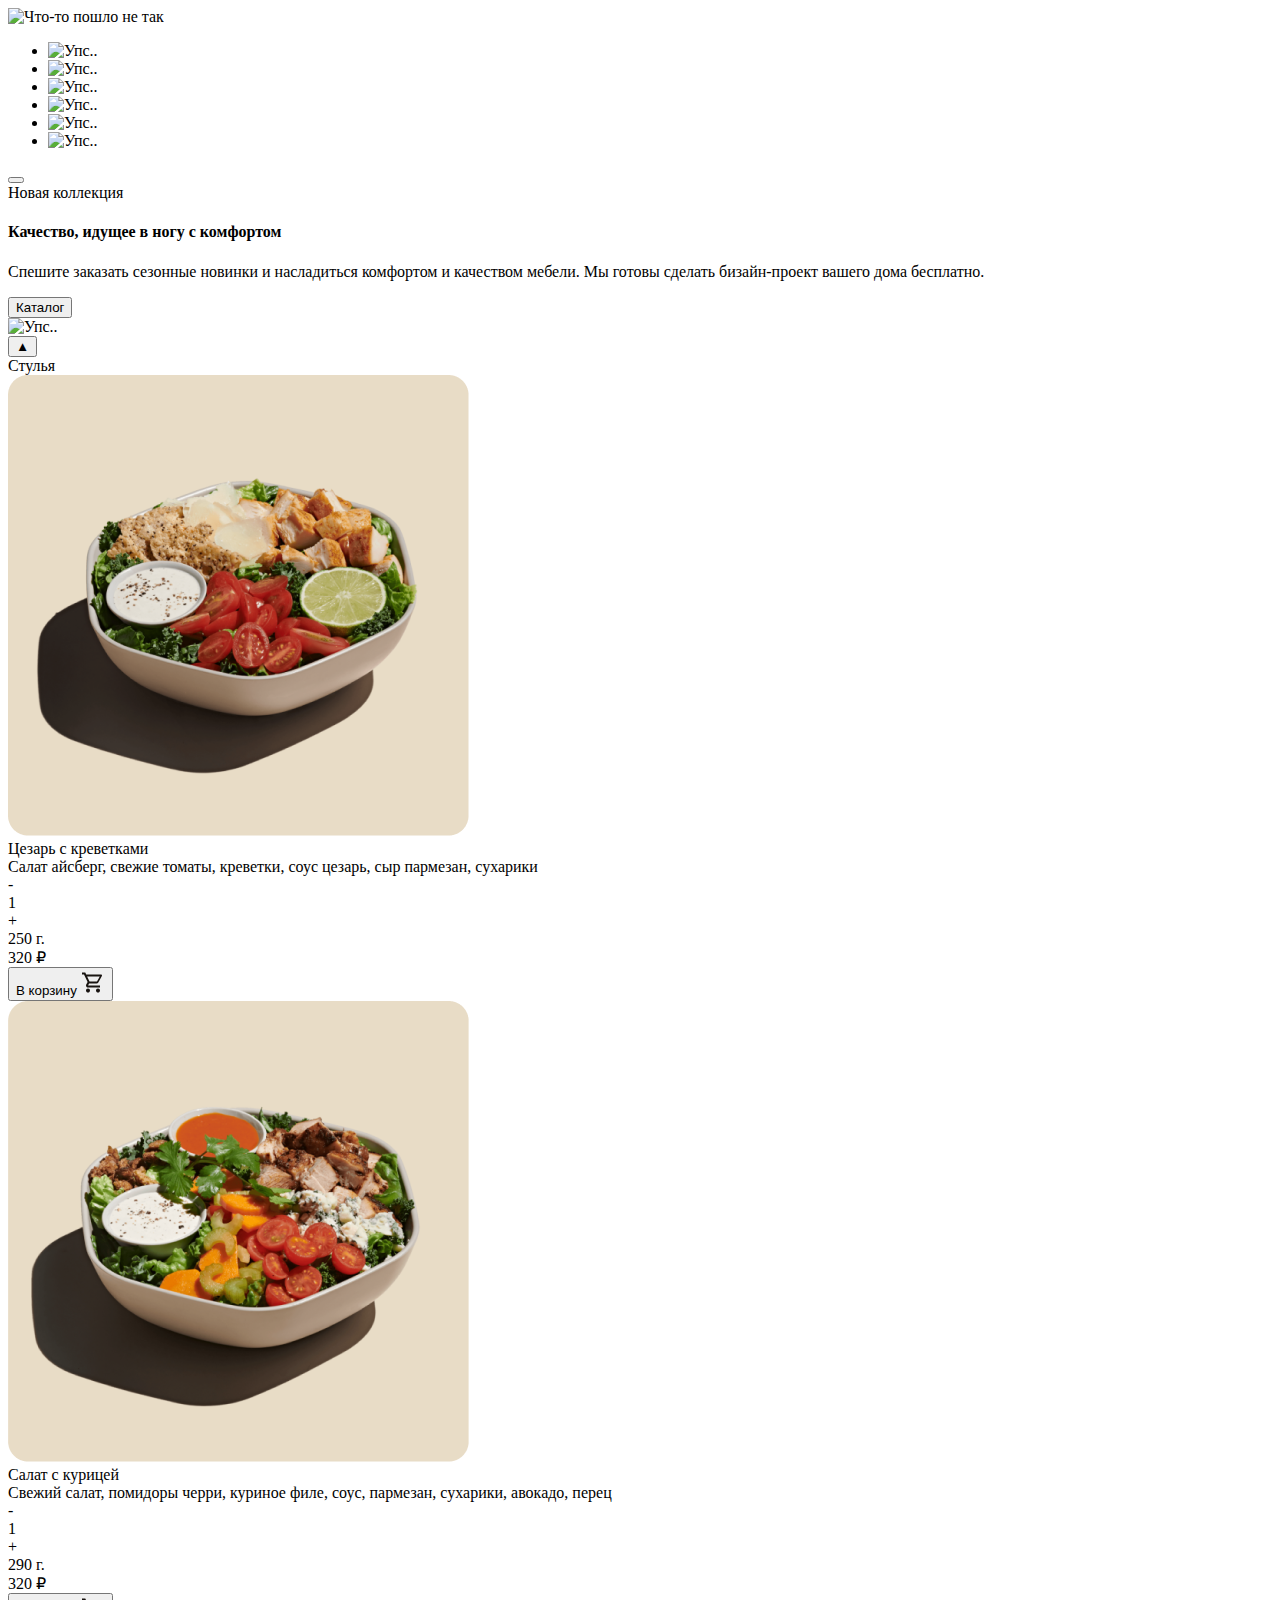
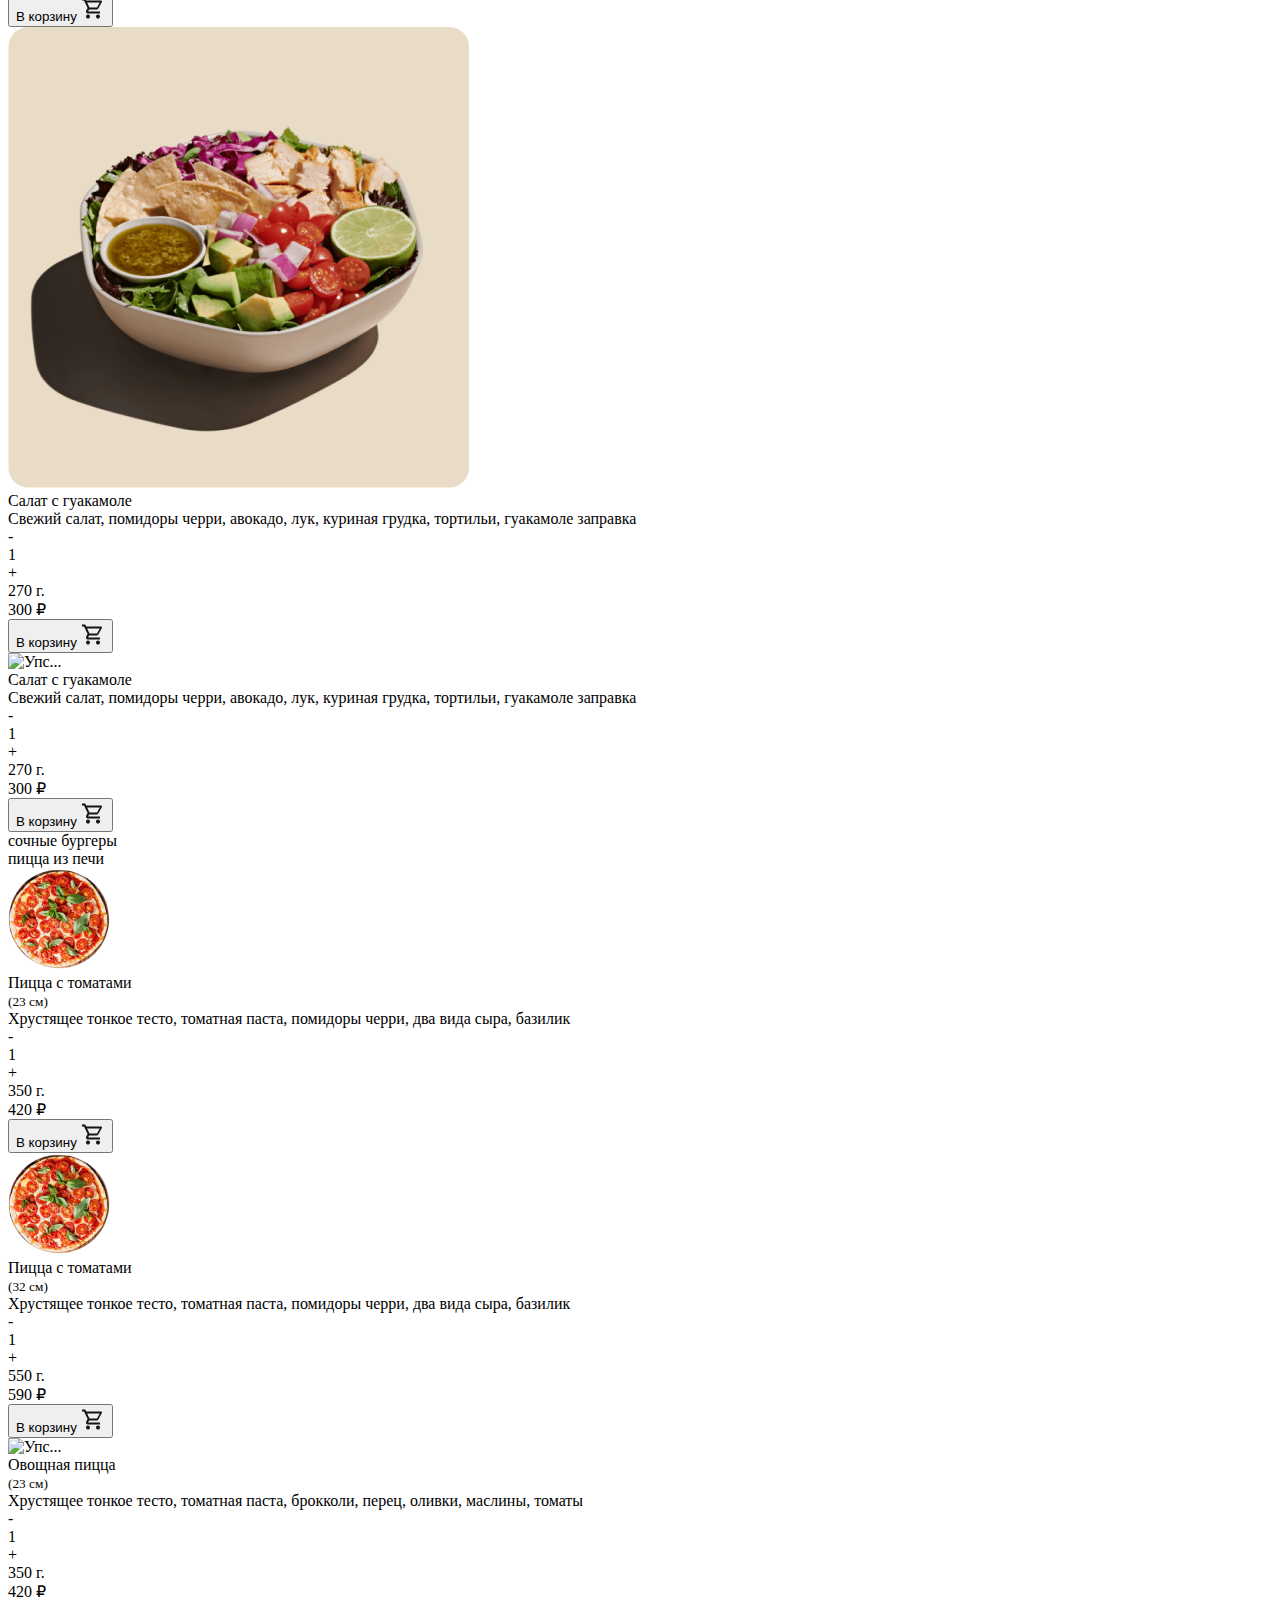
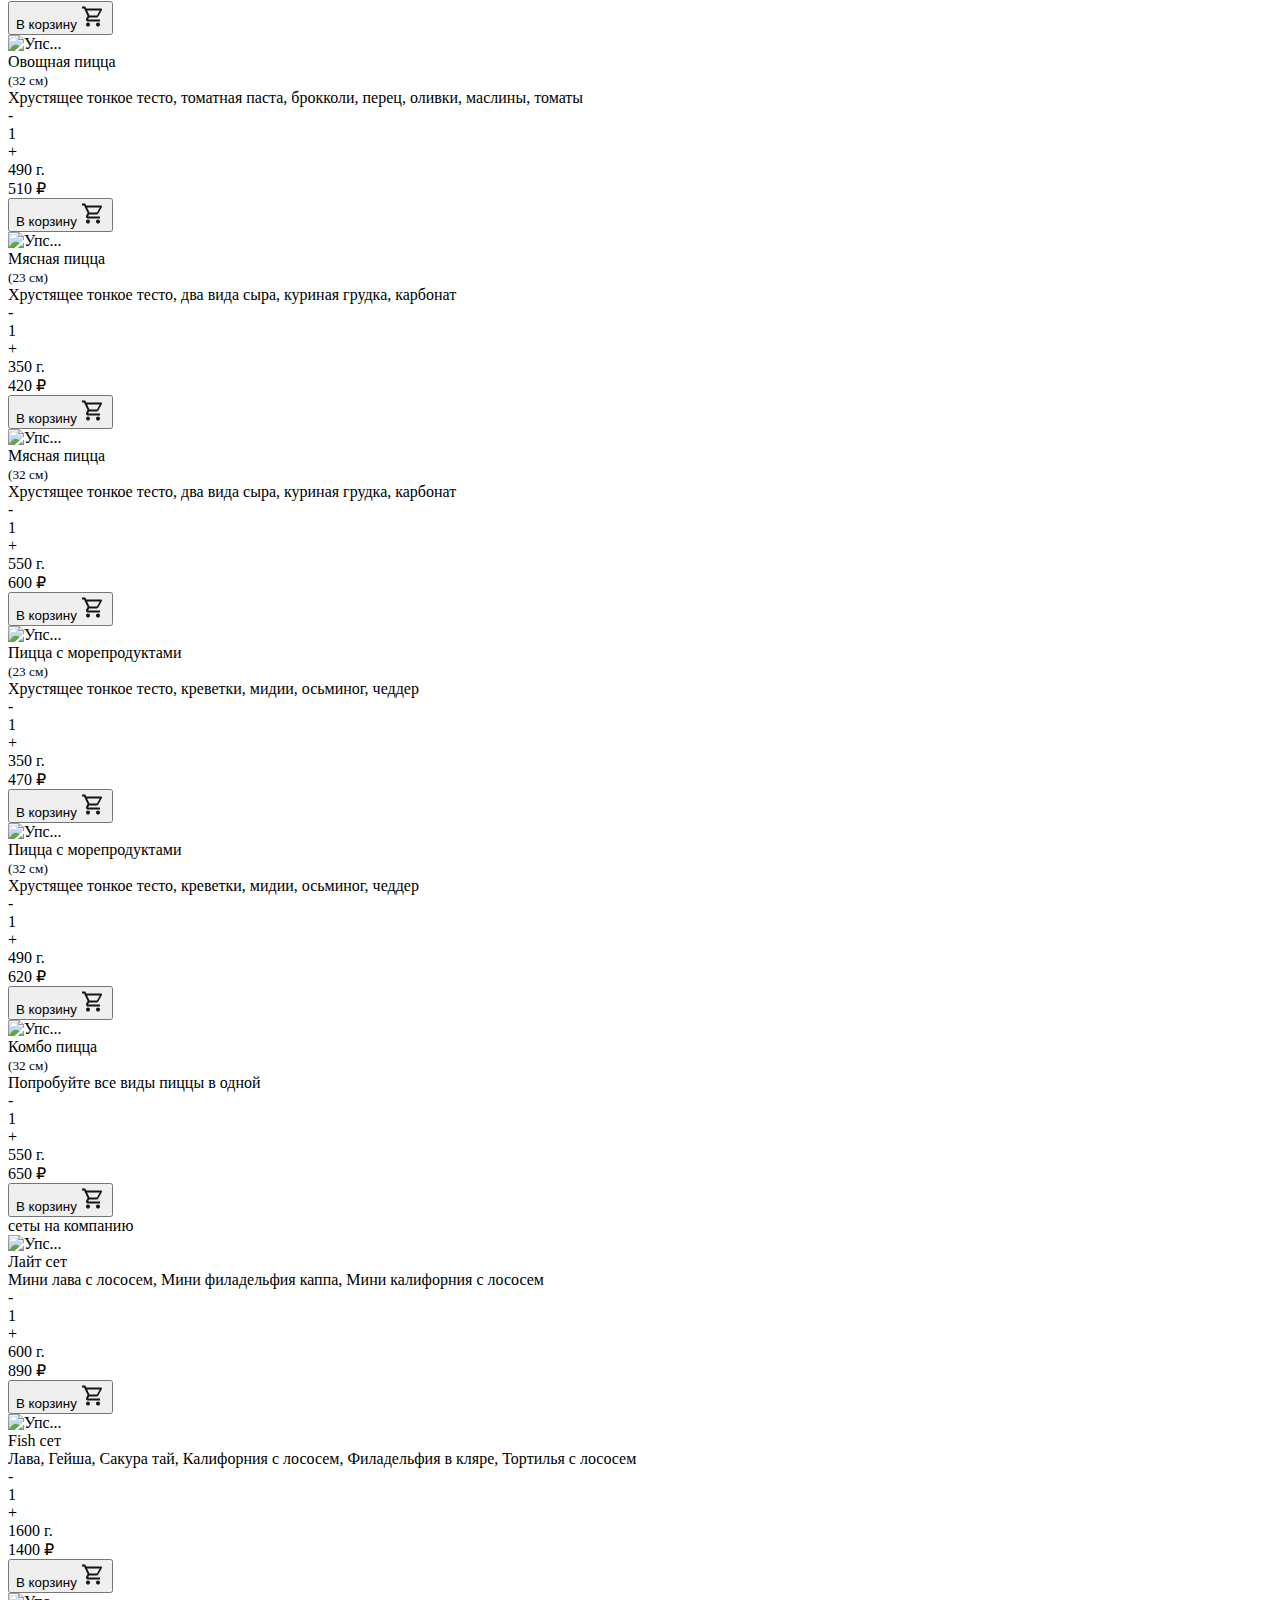
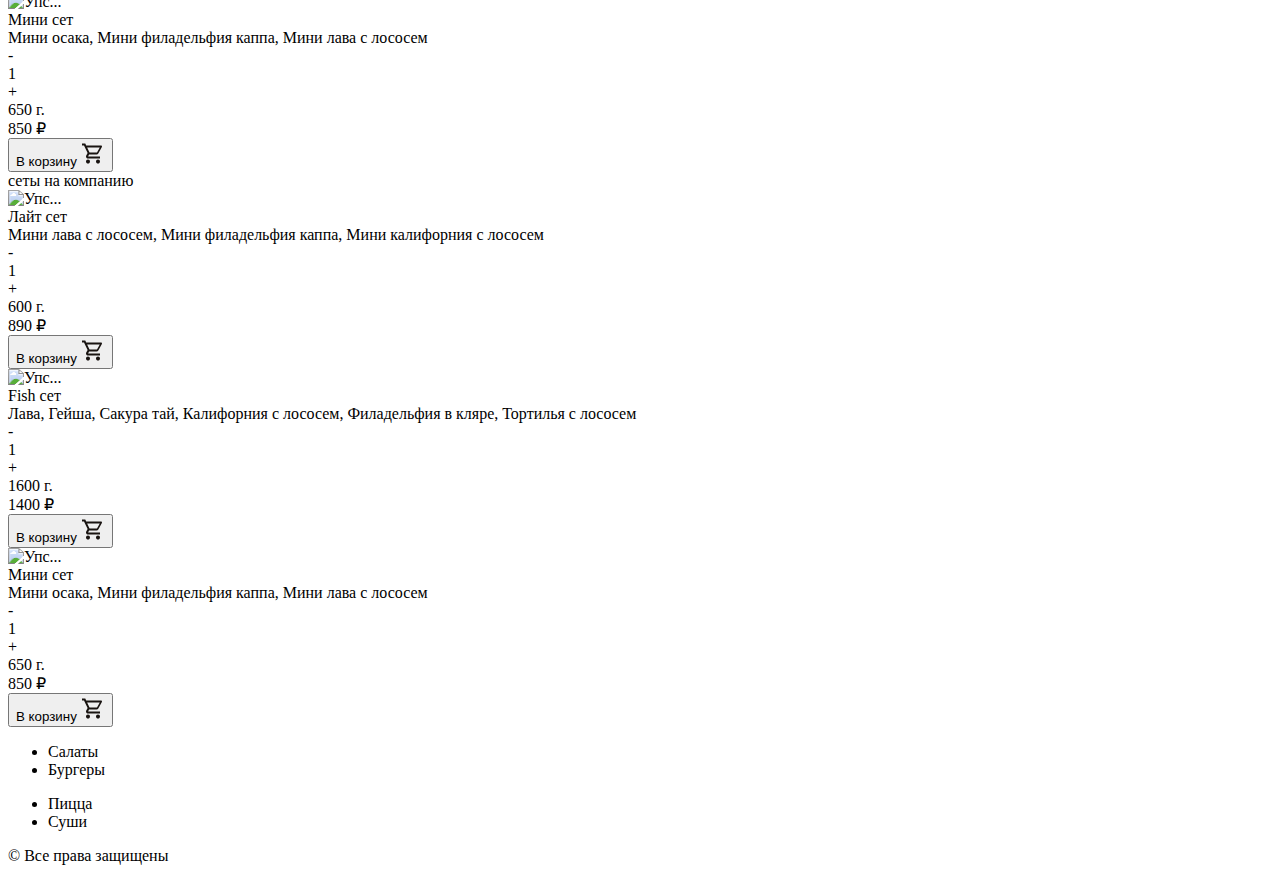
==== commit 88cb38bb: "изменение главной страницы" ====
--- a/index.html
+++ b/index.html
@@ -5,86 +5,52 @@
     <meta http-equiv="X-UA-Compatible" content="IE=edge">
     <meta name="viewport" content="width=device-width, initial-scale=1.0">
     <link rel="stylesheet" href="./css/mainController.css">
-    <link rel="shortcut icon" href="./img/style/icon.png" type="image/x-icon">
-
-    <title>Food house</title>
+    <link rel="shortcut icon" href="./img/style/sofa.png" type="image/x-icon">
+
+    <title>Cozy home</title>
 </head>
 <body>
     <section class="main">
         <header class="header">
             <div class="container">
-                <div class="logo"><img src="./img/style/food-truck.png" alt="Что-то пошло не так"></div>
+                <div><img src="./img/style/logo.svg" alt="Что-то пошло не так" class="logo"></div>
                 <nav class="menu">
                     <ul class="menu-list">
-
-                        <li class="menu-item"><a data-link="why">Почему мы</a></li>
-                        <li class="menu-item"><a data-link="salads">Салаты</a></li>
-                        <li class="menu-item"><a data-link="products">Бургеры</a></li>
-                        <li class="menu-item"><a data-link="pizza">Пицца</a></li>
-                        <li class="menu-item"><a data-link="sushi">Суши</a></li>
-                        
+                        <li class="menu-item"><a data-link="chairs"><div class="circle"><img src="./img/style/chairs.svg" alt="Упс.." title="Стулья"></div></a></li>
+                        <li class="menu-item"><a data-link="armchairs"><div class="circle"><img src="./img/style/couches.svg" alt="Упс.." title="Кресла"></div></a></li>
+                        <li class="menu-item"><a data-link="wardrobes"><div class="circle"><img src="./img/style/wardrobe.svg" alt="Упс.." title="Шкафы"></div></a></li>
+                        <li class="menu-item"><a data-link="sofas"><div class="circle"><img src="./img/style/beds.svg" alt="Упс.." title="Кровати и диваны"></div></a></li>
+                        <li class="menu-item"><a data-link="kitchen"><div class="circle"><img src="./img/style/kitchens.svg" alt="Упс.." title="Кухни"></div></a></li>
+                        <li class="menu-item"><a data-link="cart"><div class="circle"><img src="./img/style/cart.svg" alt="Упс.." title="Корзина"></div></a></li>
                     </ul>
                 </nav>
-
             </div>
-            <button class=" theme themetoggle">
-                <span>Сменить тему</span>
+            <button class="theme themetoggle">
+                <span class="ThemeInfo"></span>
             </button>
         </header>
         
         <section class="main-content">
             <div class="container">
                 <div class="main-info">
-                    <span class="main-small-info">Новое меню</span>
-                    <h1 class="main-title">бургер чеддер</h1>
-                    <p class="main-text">Cпешите попробовать сезонные новинки и насладиться отличным вкусом наших бургеров. Готовим для вас лучшие бургеры в городе из отборной мраморной говядины.</p>
+                    <span class="main-small-info">Новая коллекция</span>
+                    <h4 class="main-title"> Качество, идущее в ногу с комфортом</h4>
+                    <p class="main-text">Cпешите заказать сезонные новинки и насладиться комфортом и качеством мебели. Мы готовы сделать бизайн-проект вашего дома бесплатно.</p>
                     <div class="main-action">
-                        <button class="button" id="main-info">Смотреть меню</button>
-                    </div>
-                </div>
-
-                <img src="./img/style/main_burger.png" alt="бургер чеддер" class="main-image">
+                        <button class="button" id="main-info">Каталог</button>
+                    </div>
+                </div>
+                <img src="./img/style/frontPage.png" alt="Упс.." class="main-image">
             </div>
         </section>
+
+        <button class="back-to-top hidden" title="Вернуться наверх">	&#9650;</button>
     </section>
 
-    <section class="why" id="why">
+
+    <section class="products" id="chairs">
         <div class="container">
-            <div class="title">почему нас выбирают?</div>
-            <div class="why-items">
-                <div class="item">
-                    <img src="./img/style/burger.png" alt="Упс..." class="why-item-img">
-                    <div class="item-title">Авторские рецепты</div>
-                    <div class="item-text">
-                        Наши блюда обладают уникальным сочетанием вкусов и не похожи ни на какие другие. 
-                    </div>
-                </div>
-
-                <div class="item">
-                    <img src="./img/style/meat.png" alt="Упс..." class="why-item-img">
-                    <div class="item-title">Мраморная говядина</div>
-                    <div class="item-text">
-                        Для наших блюд мы используем отборную говядину, которую закупаем исключительно у фермеров. 
-                    </div>
-                </div>
-
-                <div class="item">
-                    <img src="./img/style/food-truck.png" alt="Упс..." class="why-item-img">
-                    <div class="item-title">Быстрая доставка</div>
-                    <div class="item-text">
-                        Время стоит дорого, и мы это знаем.
-                        Тщательная упаковывка позволяет доставлять блюда сочными и горячими.
-                    </div>
-                </div>
-            </div>
-
-            <button class="back-to-top hidden" title="Вернуться наверх">	&#9650;</button>
-        </div>
-    </section>
-
-    <section class="products" id="salads">
-        <div class="container">
-            <div class="title">свежие салаты</div>
+            <div class="title">Стулья</div>
             <div class="products-items">
                 <div class="products-item" data-id="01">
                     <div class="products-item-img"> 
@@ -155,6 +121,39 @@
                 <div class="products-item" data-id="03">
                     <div class="products-item-img"> 
                         <img src="./img/items/salads/GuacamoleSalad.png" alt="Упс...">
+                    </div>
+
+                    <div class="products-item-title salads">Салат с гуакамоле</div>
+                    <div class="products-item-text">Свежий салат, помидоры черри, авокадо, лук, куриная грудка, тортильи, гуакамоле заправка</div>
+
+                    <div class="details-wrapper">
+                        <div class="items counter-wrapper">
+                            <div class="items__control" data-action="minus">-</div>
+                            <div class="items__current" data-counter>1</div>
+                            <div class="items__control" data-action="plus">+</div>
+                        </div>
+
+                        <div class="price">
+                            <div class="price__weight">270 г.</div>
+                            <div class="price__currency">300 ₽</div>
+                        </div>
+                    </div>
+
+                    <div class="products-action">
+                        <button class="button product-button">
+                            <span>В корзину</span>
+                            <span>
+                                <svg width="24" height="25" viewBox="0 0 24 25" fill="none" xmlns="http://www.w3.org/2000/svg">
+                                <path d="M17 18.5C17.5304 18.5 18.0391 18.7107 18.4142 19.0858C18.7893 19.4609 19 19.9696 19 20.5C19 21.0304 18.7893 21.5391 18.4142 21.9142C18.0391 22.2893 17.5304 22.5 17 22.5C16.4696 22.5 15.9609 22.2893 15.5858 21.9142C15.2107 21.5391 15 21.0304 15 20.5C15 19.39 15.89 18.5 17 18.5ZM1 2.5H4.27L5.21 4.5H20C20.2652 4.5 20.5196 4.60536 20.7071 4.79289C20.8946 4.98043 21 5.23478 21 5.5C21 5.67 20.95 5.84 20.88 6L17.3 12.47C16.96 13.08 16.3 13.5 15.55 13.5H8.1L7.2 15.13L7.17 15.25C7.17 15.3163 7.19634 15.3799 7.24322 15.4268C7.29011 15.4737 7.3537 15.5 7.42 15.5H19V17.5H7C6.46957 17.5 5.96086 17.2893 5.58579 16.9142C5.21071 16.5391 5 16.0304 5 15.5C5 15.15 5.09 14.82 5.24 14.54L6.6 12.09L3 4.5H1V2.5ZM7 18.5C7.53043 18.5 8.03914 18.7107 8.41421 19.0858C8.78929 19.4609 9 19.9696 9 20.5C9 21.0304 8.78929 21.5391 8.41421 21.9142C8.03914 22.2893 7.53043 22.5 7 22.5C6.46957 22.5 5.96086 22.2893 5.58579 21.9142C5.21071 21.5391 5 21.0304 5 20.5C5 19.39 5.89 18.5 7 18.5ZM16 11.5L18.78 6.5H6.14L8.5 11.5H16Z" fill="#191411"/>
+                                </svg>
+                            </span>
+                        </button>
+                    </div>
+                </div>
+
+                <div class="products-item" data-id="03">
+                    <div class="products-item-img"> 
+                        <img src="./img/items/salads/pngwing.com (2).png" alt="Упс...">
                     </div>
 
                     <div class="products-item-title salads">Салат с гуакамоле</div>
@@ -189,14 +188,14 @@
         </div>
     </section>
 
-    <section class="products" id="products">
+    <section class="products" id="armchairs">
         <div class="container">
             <div class="title">сочные бургеры</div>
             <div class="products-items burgers"></div>
         </div>
     </section>
 
-    <section class="products" id="pizza">
+    <section class="products" id="wardrobes">
         <div class="container">
             <div class="title">пицца из печи</div>
             <div class="products-items">
@@ -500,7 +499,7 @@
         </div>
     </section>
 
-    <section class="products" id="sushi">
+    <section class="products" id="sofas">
         <div class="container">
             <div class="title">сеты на компанию</div>
             <div class="products-items">
@@ -608,6 +607,114 @@
         </div>
     </section>
         
+    <section class="products" id="kitchen">
+        <div class="container">
+            <div class="title">сеты на компанию</div>
+            <div class="products-items">
+                <div class="products-item" data-id="s1">
+                    <div class="products-item-img"> 
+                        <img src="./img/items/sushi/set(1).png" alt="Упс..." class="sushi">
+                    </div>
+
+                    <div class="products-item-title">Лайт сет</div>
+                    <div class="products-item-text">Мини лава с лососем, Мини филадельфия каппа, Мини калифорния с лососем</div>
+
+                    <div class="details-wrapper">
+                        <div class="items counter-wrapper">
+                            <div class="items__control" data-action="minus">-</div>
+                            <div class="items__current" data-counter>1</div>
+                            <div class="items__control" data-action="plus">+</div>
+                        </div>
+
+                        <div class="price">
+                            <div class="price__weight">600 г.</div>
+                            <div class="price__currency">890 ₽</div>
+                        </div>
+                    </div>
+
+                    <div class="products-action">
+                        <button class="button product-button">
+                            <span>В корзину</span>
+                            <span>
+                                <svg width="24" height="25" viewBox="0 0 24 25" fill="none" xmlns="http://www.w3.org/2000/svg">
+                                <path d="M17 18.5C17.5304 18.5 18.0391 18.7107 18.4142 19.0858C18.7893 19.4609 19 19.9696 19 20.5C19 21.0304 18.7893 21.5391 18.4142 21.9142C18.0391 22.2893 17.5304 22.5 17 22.5C16.4696 22.5 15.9609 22.2893 15.5858 21.9142C15.2107 21.5391 15 21.0304 15 20.5C15 19.39 15.89 18.5 17 18.5ZM1 2.5H4.27L5.21 4.5H20C20.2652 4.5 20.5196 4.60536 20.7071 4.79289C20.8946 4.98043 21 5.23478 21 5.5C21 5.67 20.95 5.84 20.88 6L17.3 12.47C16.96 13.08 16.3 13.5 15.55 13.5H8.1L7.2 15.13L7.17 15.25C7.17 15.3163 7.19634 15.3799 7.24322 15.4268C7.29011 15.4737 7.3537 15.5 7.42 15.5H19V17.5H7C6.46957 17.5 5.96086 17.2893 5.58579 16.9142C5.21071 16.5391 5 16.0304 5 15.5C5 15.15 5.09 14.82 5.24 14.54L6.6 12.09L3 4.5H1V2.5ZM7 18.5C7.53043 18.5 8.03914 18.7107 8.41421 19.0858C8.78929 19.4609 9 19.9696 9 20.5C9 21.0304 8.78929 21.5391 8.41421 21.9142C8.03914 22.2893 7.53043 22.5 7 22.5C6.46957 22.5 5.96086 22.2893 5.58579 21.9142C5.21071 21.5391 5 21.0304 5 20.5C5 19.39 5.89 18.5 7 18.5ZM16 11.5L18.78 6.5H6.14L8.5 11.5H16Z" fill="#191411"/>
+                                </svg>
+                            </span>
+                        </button>
+                    </div>
+                </div>
+
+                <div class="products-item" data-id="s2">
+                    <div class="products-item-img"> 
+                        <img src="./img/items/sushi/set(2).png" alt="Упс..." class="sushi">
+                    </div>
+
+                    <div class="products-item-title">Fish сет</div>
+                    <div class="products-item-text">Лава, Гейша, Сакура тай, Калифорния с лососем, Филадельфия в кляре, Тортилья с лососем</div>
+
+                    <div class="details-wrapper">
+                        <div class="items counter-wrapper">
+                            <div class="items__control" data-action="minus">-</div>
+                            <div class="items__current" data-counter>1</div>
+                            <div class="items__control" data-action="plus">+</div>
+                        </div>
+
+                        <div class="price">
+                            <div class="price__weight">1600 г.</div>
+                            <div class="price__currency">1400 ₽</div>
+                        </div>
+                    </div>
+
+                    <div class="products-action">
+                        <button class="button product-button">
+                            <span>В корзину</span>
+                            <span>
+                                <svg width="24" height="25" viewBox="0 0 24 25" fill="none" xmlns="http://www.w3.org/2000/svg">
+                                <path d="M17 18.5C17.5304 18.5 18.0391 18.7107 18.4142 19.0858C18.7893 19.4609 19 19.9696 19 20.5C19 21.0304 18.7893 21.5391 18.4142 21.9142C18.0391 22.2893 17.5304 22.5 17 22.5C16.4696 22.5 15.9609 22.2893 15.5858 21.9142C15.2107 21.5391 15 21.0304 15 20.5C15 19.39 15.89 18.5 17 18.5ZM1 2.5H4.27L5.21 4.5H20C20.2652 4.5 20.5196 4.60536 20.7071 4.79289C20.8946 4.98043 21 5.23478 21 5.5C21 5.67 20.95 5.84 20.88 6L17.3 12.47C16.96 13.08 16.3 13.5 15.55 13.5H8.1L7.2 15.13L7.17 15.25C7.17 15.3163 7.19634 15.3799 7.24322 15.4268C7.29011 15.4737 7.3537 15.5 7.42 15.5H19V17.5H7C6.46957 17.5 5.96086 17.2893 5.58579 16.9142C5.21071 16.5391 5 16.0304 5 15.5C5 15.15 5.09 14.82 5.24 14.54L6.6 12.09L3 4.5H1V2.5ZM7 18.5C7.53043 18.5 8.03914 18.7107 8.41421 19.0858C8.78929 19.4609 9 19.9696 9 20.5C9 21.0304 8.78929 21.5391 8.41421 21.9142C8.03914 22.2893 7.53043 22.5 7 22.5C6.46957 22.5 5.96086 22.2893 5.58579 21.9142C5.21071 21.5391 5 21.0304 5 20.5C5 19.39 5.89 18.5 7 18.5ZM16 11.5L18.78 6.5H6.14L8.5 11.5H16Z" fill="#191411"/>
+                                </svg>
+                            </span>
+                        </button>
+                    </div>
+                </div>
+
+                <div class="products-item" data-id="s3">
+                    <div class="products-item-img"> 
+                        <img src="./img/items/sushi/set(3).png" alt="Упс...">
+                    </div>
+
+                    <div class="products-item-title">Мини сет</div>
+                    <div class="products-item-text">Мини осака, Мини филадельфия каппа, Мини лава с лососем</div>
+
+                    <div class="details-wrapper">
+                        <div class="items counter-wrapper">
+                            <div class="items__control" data-action="minus">-</div>
+                            <div class="items__current" data-counter>1</div>
+                            <div class="items__control" data-action="plus">+</div>
+                        </div>
+
+                        <div class="price">
+                            <div class="price__weight">650 г.</div>
+                            <div class="price__currency">850 ₽</div>
+                        </div>
+                    </div>
+
+                    <div class="products-action">
+                        <button class="button product-button">
+                            <span>В корзину</span>
+                            <span>
+                                <svg width="24" height="25" viewBox="0 0 24 25" fill="none" xmlns="http://www.w3.org/2000/svg">
+                                <path d="M17 18.5C17.5304 18.5 18.0391 18.7107 18.4142 19.0858C18.7893 19.4609 19 19.9696 19 20.5C19 21.0304 18.7893 21.5391 18.4142 21.9142C18.0391 22.2893 17.5304 22.5 17 22.5C16.4696 22.5 15.9609 22.2893 15.5858 21.9142C15.2107 21.5391 15 21.0304 15 20.5C15 19.39 15.89 18.5 17 18.5ZM1 2.5H4.27L5.21 4.5H20C20.2652 4.5 20.5196 4.60536 20.7071 4.79289C20.8946 4.98043 21 5.23478 21 5.5C21 5.67 20.95 5.84 20.88 6L17.3 12.47C16.96 13.08 16.3 13.5 15.55 13.5H8.1L7.2 15.13L7.17 15.25C7.17 15.3163 7.19634 15.3799 7.24322 15.4268C7.29011 15.4737 7.3537 15.5 7.42 15.5H19V17.5H7C6.46957 17.5 5.96086 17.2893 5.58579 16.9142C5.21071 16.5391 5 16.0304 5 15.5C5 15.15 5.09 14.82 5.24 14.54L6.6 12.09L3 4.5H1V2.5ZM7 18.5C7.53043 18.5 8.03914 18.7107 8.41421 19.0858C8.78929 19.4609 9 19.9696 9 20.5C9 21.0304 8.78929 21.5391 8.41421 21.9142C8.03914 22.2893 7.53043 22.5 7 22.5C6.46957 22.5 5.96086 22.2893 5.58579 21.9142C5.21071 21.5391 5 21.0304 5 20.5C5 19.39 5.89 18.5 7 18.5ZM16 11.5L18.78 6.5H6.14L8.5 11.5H16Z" fill="#191411"/>
+                                </svg>
+                            </span>
+                        </button>
+                    </div>
+                </div>
+
+
+            </div>
+        </div>
+    </section>
+    
     
     <footer class="footer">
         <div class="container">
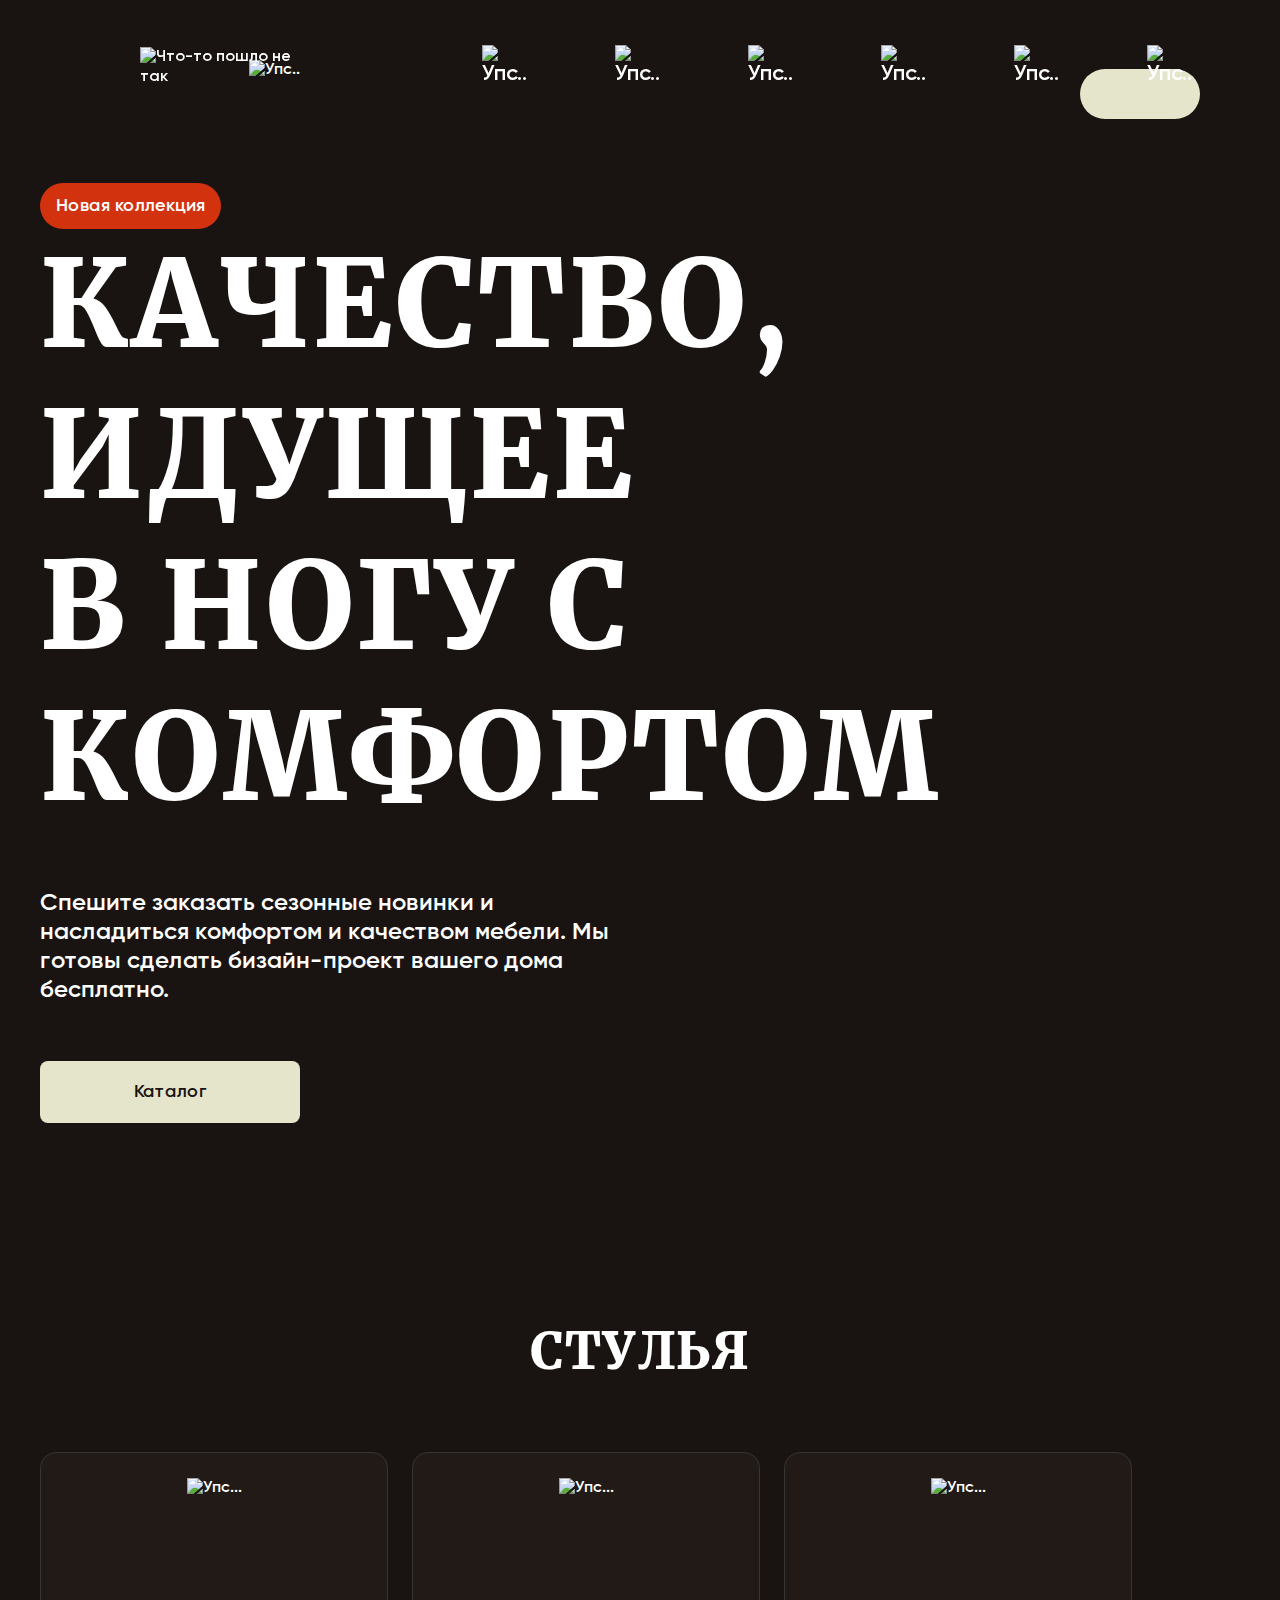
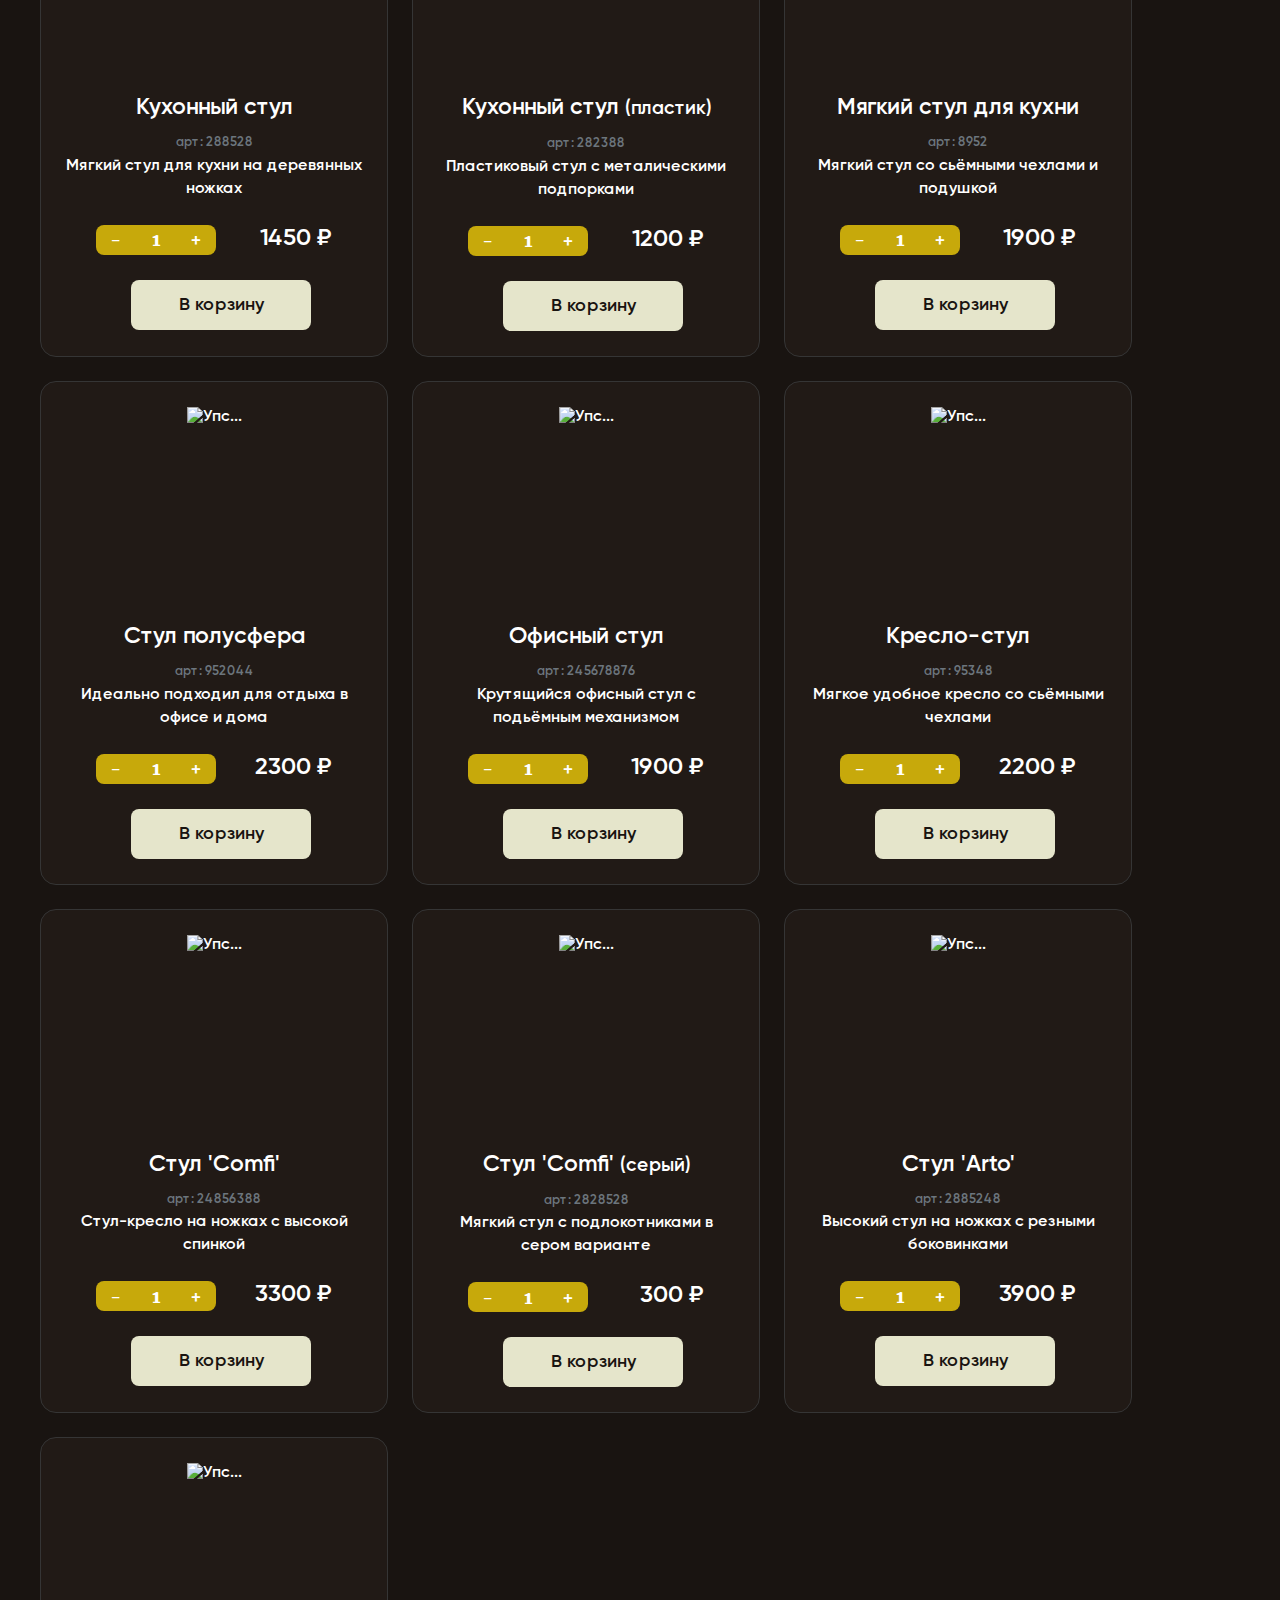
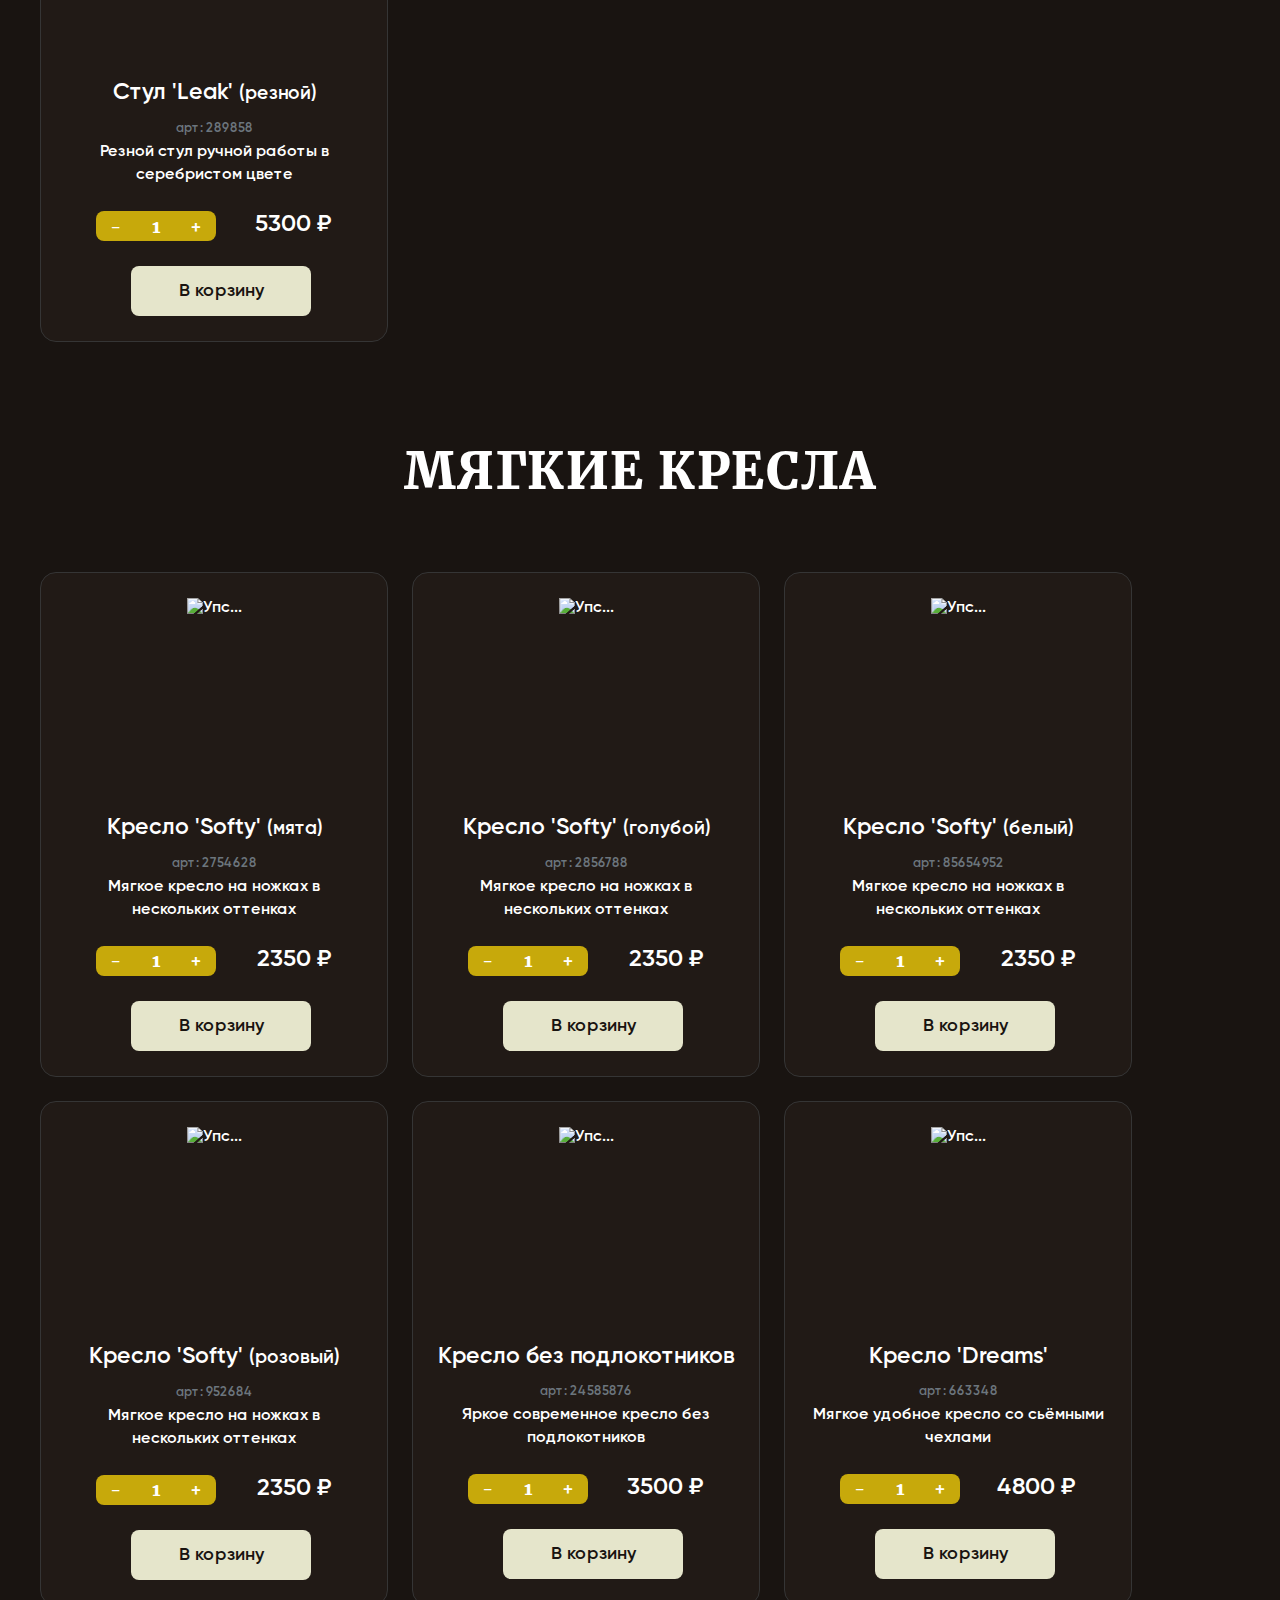
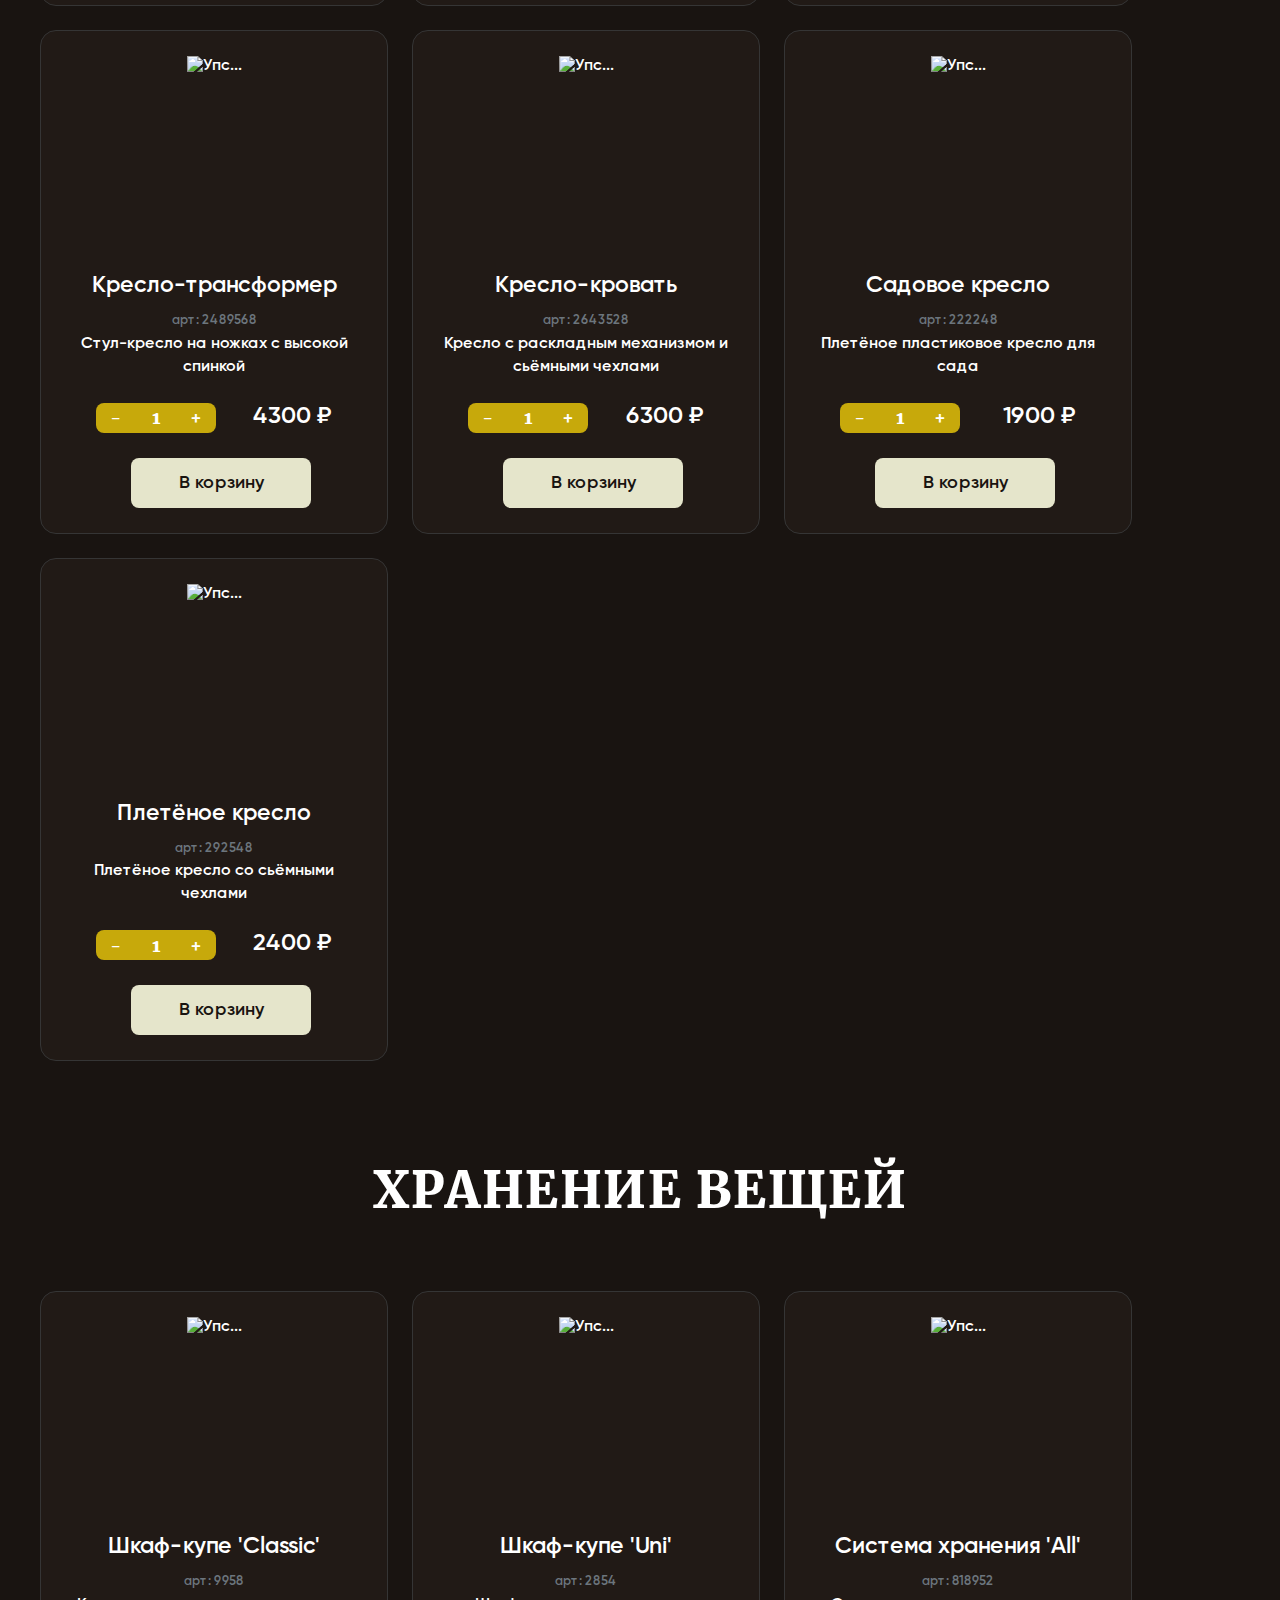
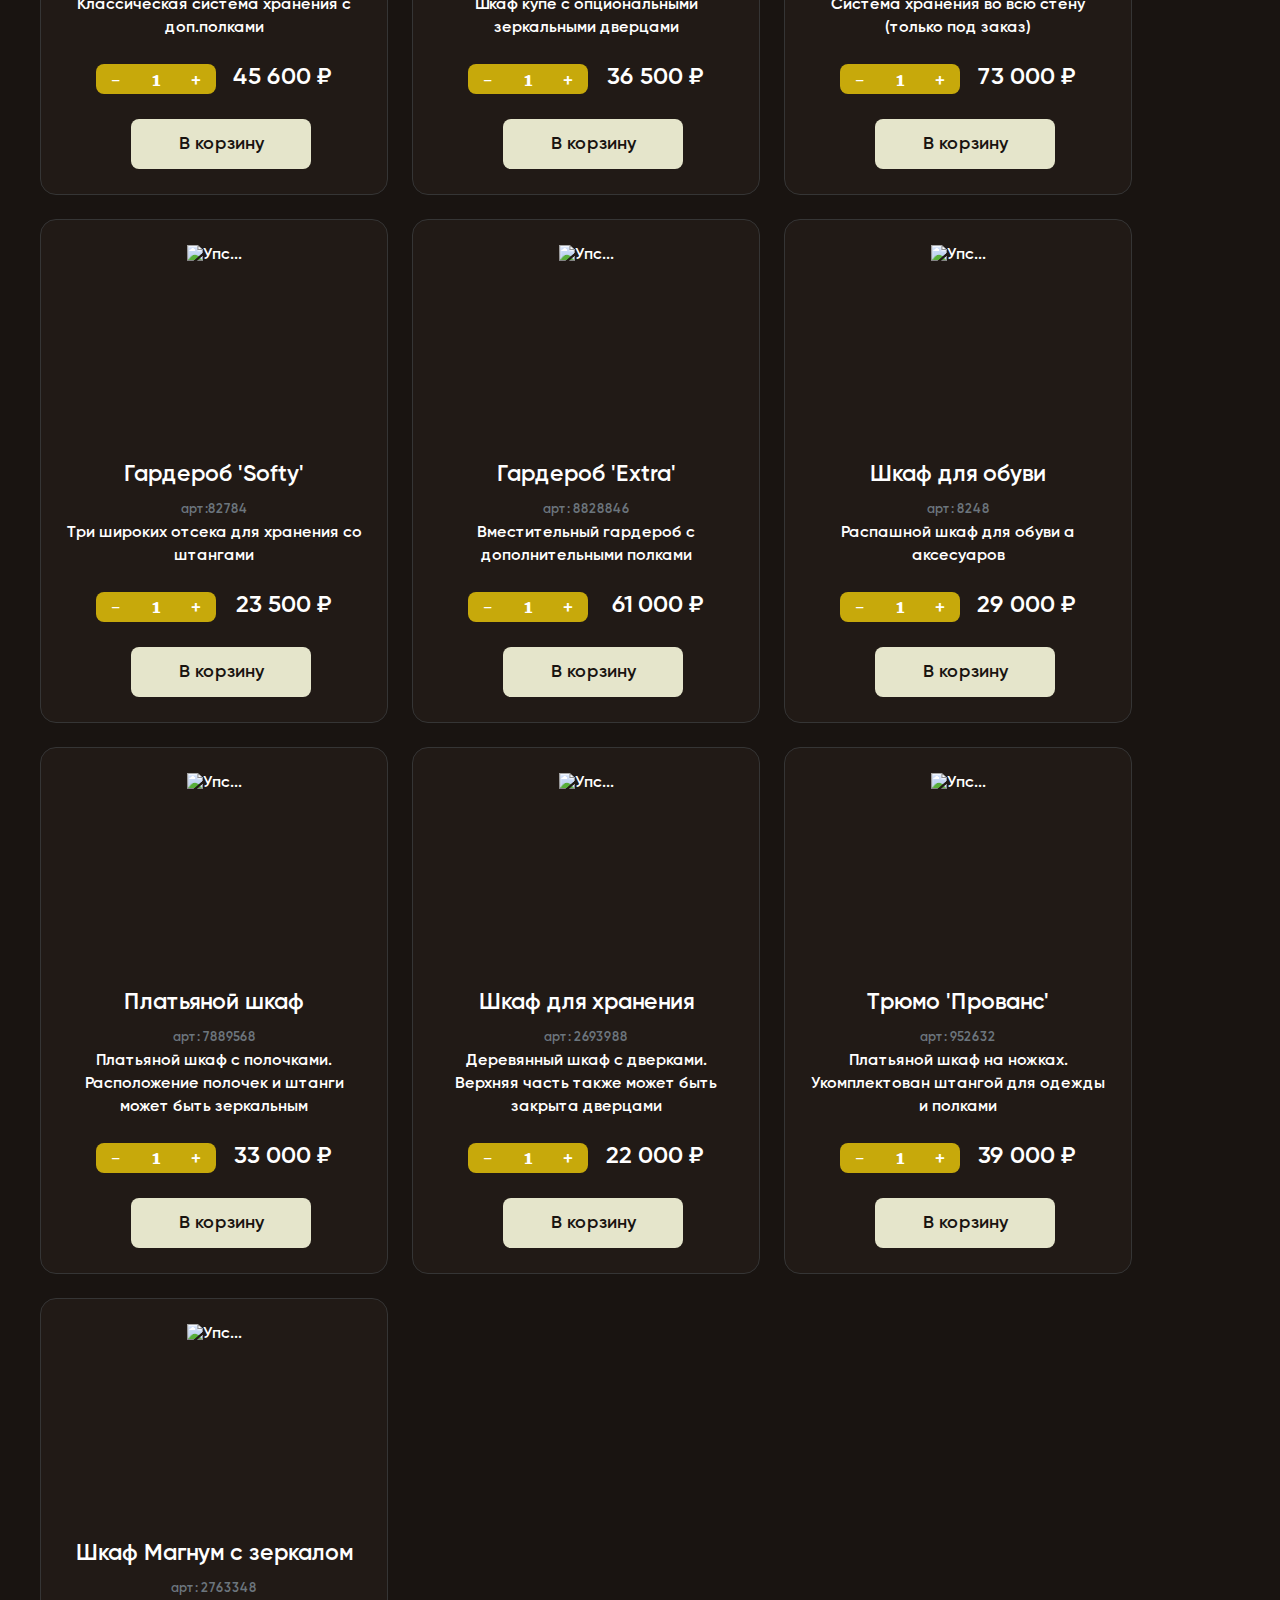
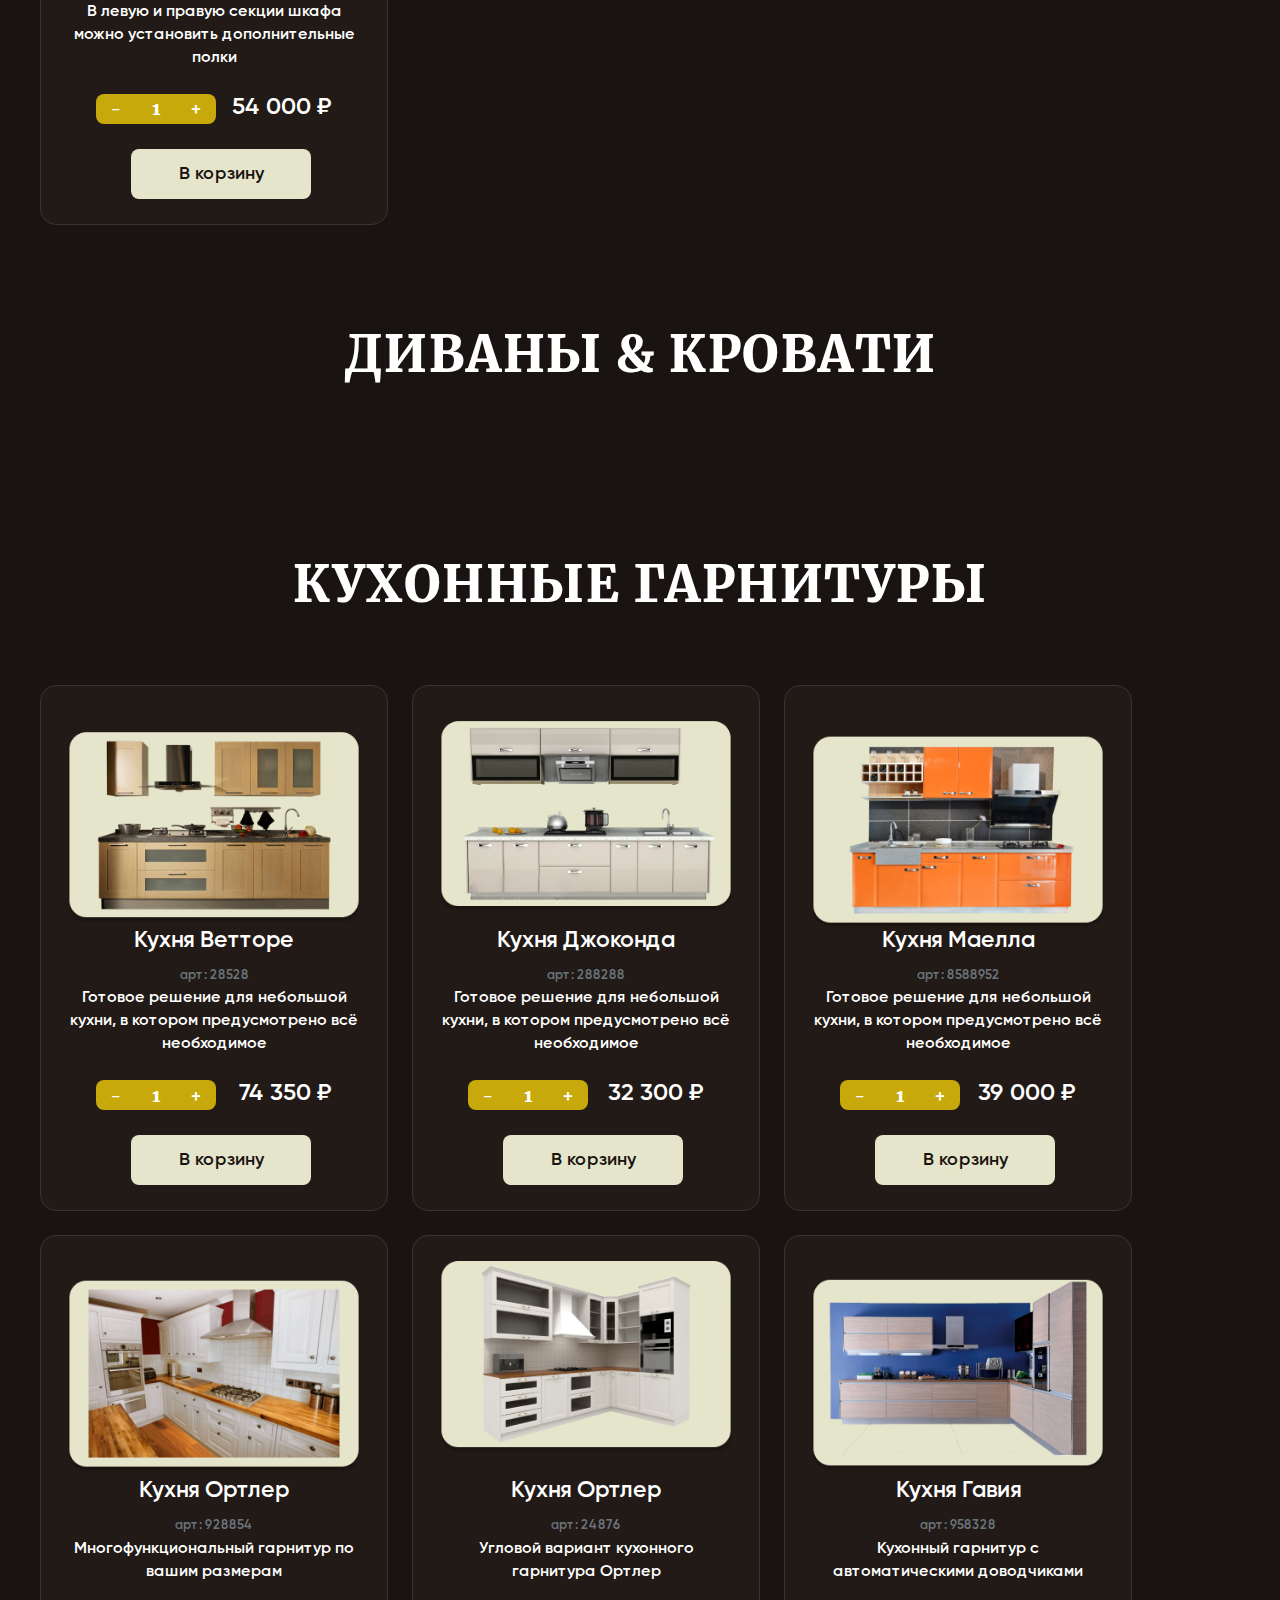
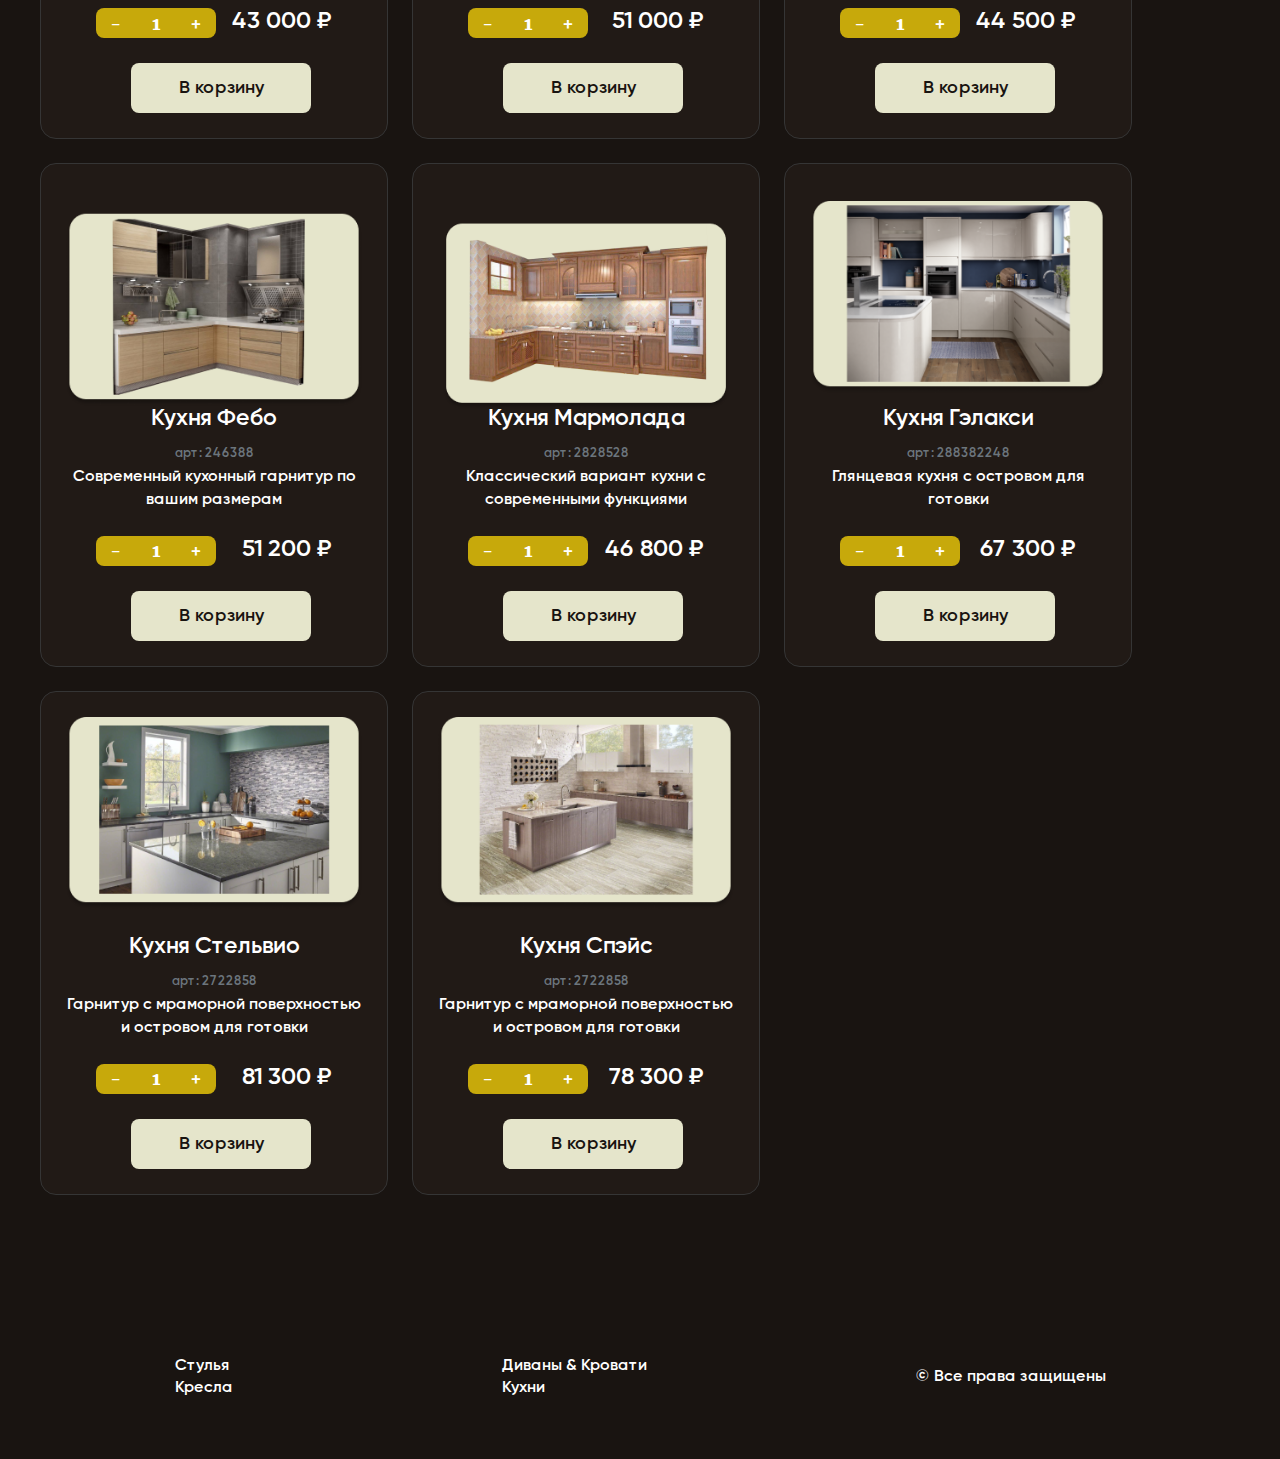
==== commit 037643ca: "изменения стилей под светлную тему" ====
--- a/index.html
+++ b/index.html
@@ -52,446 +52,572 @@
         <div class="container">
             <div class="title">Стулья</div>
             <div class="products-items">
+
+                <div class="products-item" data-id="02">
+                    <div class="products-item-img"> 
+                        <img src="./img/items/chairs/chair(2).png" alt="Упс...">
+                    </div>
+
+                    <div class="products-item-title ">Кухонный стул</div>
+                    <div class="price__weight">арт: 288528</div>
+                    <div class="products-item-text">Мягкий стул для кухни на деревянных ножках</div>
+
+                    <div class="details-wrapper">
+                        <div class="items counter-wrapper">
+                            <div class="items__control" data-action="minus">-</div>
+                            <div class="items__current" data-counter>1</div>
+                            <div class="items__control" data-action="plus">+</div>
+                        </div>
+
+                        <div class="price">
+                            <div class="price__currency">1450 ₽</div>
+                        </div>
+                    </div>
+
+                    <div class="products-action">
+                        <button class="button product-button"> В корзину
+
+                        </button>
+                    </div>
+                </div>
+
+                <div class="products-item" data-id="05">
+                    <div class="products-item-img"> 
+                        <img src="./img/items/chairs/chair(5).png" alt="Упс...">
+                    </div>
+
+                    <div class="products-item-title">Кухонный стул <small>(пластик)</small></div>
+                    <div class="price__weight">арт: 282388</div>
+                    <div class="products-item-text">Пластиковый стул с металическими подпорками</div>
+
+                    <div class="details-wrapper">
+                        <div class="items counter-wrapper">
+                            <div class="items__control" data-action="minus">-</div>
+                            <div class="items__current" data-counter>1</div>
+                            <div class="items__control" data-action="plus">+</div>
+                        </div>
+
+                        <div class="price">
+                            <div class="price__currency">1200 ₽</div>
+                        </div>
+                    </div>
+
+                    <div class="products-action">
+                        <button class="button product-button"> В корзину
+
+                        </button>
+                    </div>
+                </div>
                 <div class="products-item" data-id="01">
                     <div class="products-item-img"> 
-                        <img src="./img/items/salads/CaesarSalad.png" alt="Упс...">
-                    </div>
-
-                    <div class="products-item-title salads">Цезарь с креветками</div>
-                    <div class="products-item-text">Салат айсберг, свежие томаты, креветки, соус цезарь, сыр пармезан, сухарики</div>
-
-                    <div class="details-wrapper">
-                        <div class="items counter-wrapper">
-                            <div class="items__control" data-action="minus">-</div>
-                            <div class="items__current" data-counter>1</div>
-                            <div class="items__control" data-action="plus">+</div>
-                        </div>
-
-                        <div class="price">
-                            <div class="price__weight">250 г.</div>
-                            <div class="price__currency">320 ₽</div>
-                        </div>
-                    </div>
-
-                    <div class="products-action">
-                        <button class="button product-button">
-                            <span>В корзину</span>
-                            <span>
-                                <svg width="24" height="25" viewBox="0 0 24 25" fill="none" xmlns="http://www.w3.org/2000/svg">
-                                <path d="M17 18.5C17.5304 18.5 18.0391 18.7107 18.4142 19.0858C18.7893 19.4609 19 19.9696 19 20.5C19 21.0304 18.7893 21.5391 18.4142 21.9142C18.0391 22.2893 17.5304 22.5 17 22.5C16.4696 22.5 15.9609 22.2893 15.5858 21.9142C15.2107 21.5391 15 21.0304 15 20.5C15 19.39 15.89 18.5 17 18.5ZM1 2.5H4.27L5.21 4.5H20C20.2652 4.5 20.5196 4.60536 20.7071 4.79289C20.8946 4.98043 21 5.23478 21 5.5C21 5.67 20.95 5.84 20.88 6L17.3 12.47C16.96 13.08 16.3 13.5 15.55 13.5H8.1L7.2 15.13L7.17 15.25C7.17 15.3163 7.19634 15.3799 7.24322 15.4268C7.29011 15.4737 7.3537 15.5 7.42 15.5H19V17.5H7C6.46957 17.5 5.96086 17.2893 5.58579 16.9142C5.21071 16.5391 5 16.0304 5 15.5C5 15.15 5.09 14.82 5.24 14.54L6.6 12.09L3 4.5H1V2.5ZM7 18.5C7.53043 18.5 8.03914 18.7107 8.41421 19.0858C8.78929 19.4609 9 19.9696 9 20.5C9 21.0304 8.78929 21.5391 8.41421 21.9142C8.03914 22.2893 7.53043 22.5 7 22.5C6.46957 22.5 5.96086 22.2893 5.58579 21.9142C5.21071 21.5391 5 21.0304 5 20.5C5 19.39 5.89 18.5 7 18.5ZM16 11.5L18.78 6.5H6.14L8.5 11.5H16Z" fill="#191411"/>
-                                </svg>
-                            </span>
-                        </button>
-                    </div>
-                </div>
-
-                <div class="products-item" data-id="02">
-                    <div class="products-item-img"> 
-                        <img src="./img/items/salads/chickenSalad.png" alt="Упс...">
-                    </div>
-
-                    <div class="products-item-title salads">Салат с курицей</div>
-                    <div class="products-item-text">Свежий салат, помидоры черри, куриное филе, соус, пармезан, сухарики, авокадо, перец</div>
-
-                    <div class="details-wrapper">
-                        <div class="items counter-wrapper">
-                            <div class="items__control" data-action="minus">-</div>
-                            <div class="items__current" data-counter>1</div>
-                            <div class="items__control" data-action="plus">+</div>
-                        </div>
-
-                        <div class="price">
-                            <div class="price__weight">290 г.</div>
-                            <div class="price__currency">320 ₽</div>
-                        </div>
-                    </div>
-
-                    <div class="products-action">
-                        <button class="button product-button">
-                            <span>В корзину</span>
-                            <span>
-                                <svg width="24" height="25" viewBox="0 0 24 25" fill="none" xmlns="http://www.w3.org/2000/svg">
-                                <path d="M17 18.5C17.5304 18.5 18.0391 18.7107 18.4142 19.0858C18.7893 19.4609 19 19.9696 19 20.5C19 21.0304 18.7893 21.5391 18.4142 21.9142C18.0391 22.2893 17.5304 22.5 17 22.5C16.4696 22.5 15.9609 22.2893 15.5858 21.9142C15.2107 21.5391 15 21.0304 15 20.5C15 19.39 15.89 18.5 17 18.5ZM1 2.5H4.27L5.21 4.5H20C20.2652 4.5 20.5196 4.60536 20.7071 4.79289C20.8946 4.98043 21 5.23478 21 5.5C21 5.67 20.95 5.84 20.88 6L17.3 12.47C16.96 13.08 16.3 13.5 15.55 13.5H8.1L7.2 15.13L7.17 15.25C7.17 15.3163 7.19634 15.3799 7.24322 15.4268C7.29011 15.4737 7.3537 15.5 7.42 15.5H19V17.5H7C6.46957 17.5 5.96086 17.2893 5.58579 16.9142C5.21071 16.5391 5 16.0304 5 15.5C5 15.15 5.09 14.82 5.24 14.54L6.6 12.09L3 4.5H1V2.5ZM7 18.5C7.53043 18.5 8.03914 18.7107 8.41421 19.0858C8.78929 19.4609 9 19.9696 9 20.5C9 21.0304 8.78929 21.5391 8.41421 21.9142C8.03914 22.2893 7.53043 22.5 7 22.5C6.46957 22.5 5.96086 22.2893 5.58579 21.9142C5.21071 21.5391 5 21.0304 5 20.5C5 19.39 5.89 18.5 7 18.5ZM16 11.5L18.78 6.5H6.14L8.5 11.5H16Z" fill="#191411"/>
-                                </svg>
-                            </span>
+                        <img src="./img/items/chairs/chair(1).png" alt="Упс...">
+                    </div>
+
+                    <div class="products-item-title">Мягкий стул для кухни</div>
+                    <div class="price__weight">арт: 8952</div>
+                    <div class="products-item-text">Мягкий стул со сьёмными чехлами и подушкой</div>
+
+                    <div class="details-wrapper">
+                        <div class="items counter-wrapper">
+                            <div class="items__control" data-action="minus">-</div>
+                            <div class="items__current" data-counter>1</div>
+                            <div class="items__control" data-action="plus">+</div>
+                        </div>
+
+                        <div class="price">
+                            <div class="price__currency">1900 ₽</div>
+                        </div>
+                    </div>
+
+                    <div class="products-action">
+                        <button class="button product-button"> В корзину
+
+                        </button>
+                    </div>
+                </div>
+
+                <div class="products-item" data-id="04">
+                    <div class="products-item-img"> 
+                        <img src="./img/items/chairs/chair(4).png" alt="Упс...">
+                    </div>
+
+                    <div class="products-item-title">Стул полусфера</div>
+                    <div class="price__weight">арт: 952044</div>
+                    <div class="products-item-text">Идеально подходил для отдыха в офисе и дома</div>
+
+                    <div class="details-wrapper">
+                        <div class="items counter-wrapper">
+                            <div class="items__control" data-action="minus">-</div>
+                            <div class="items__current" data-counter>1</div>
+                            <div class="items__control" data-action="plus">+</div>
+                        </div>
+
+                        <div class="price">
+                            <div class="price__currency">2300 ₽</div>
+                        </div>
+                    </div>
+
+                    <div class="products-action">
+                        <button class="button product-button"> В корзину
+
                         </button>
                     </div>
                 </div>
 
                 <div class="products-item" data-id="03">
                     <div class="products-item-img"> 
-                        <img src="./img/items/salads/GuacamoleSalad.png" alt="Упс...">
-                    </div>
-
-                    <div class="products-item-title salads">Салат с гуакамоле</div>
-                    <div class="products-item-text">Свежий салат, помидоры черри, авокадо, лук, куриная грудка, тортильи, гуакамоле заправка</div>
-
-                    <div class="details-wrapper">
-                        <div class="items counter-wrapper">
-                            <div class="items__control" data-action="minus">-</div>
-                            <div class="items__current" data-counter>1</div>
-                            <div class="items__control" data-action="plus">+</div>
-                        </div>
-
-                        <div class="price">
-                            <div class="price__weight">270 г.</div>
+                        <img src="./img/items/chairs/chair(3).png" alt="Упс...">
+                    </div>
+
+                    <div class="products-item-title">Офисный стул</div>
+                    <div class="price__weight">арт: 245678876</div>
+                    <div class="products-item-text">Крутящийся офисный стул с подьёмным механизмом</div>
+
+                    <div class="details-wrapper">
+                        <div class="items counter-wrapper">
+                            <div class="items__control" data-action="minus">-</div>
+                            <div class="items__current" data-counter>1</div>
+                            <div class="items__control" data-action="plus">+</div>
+                        </div>
+
+                        <div class="price">
+                            <div class="price__currency">1900 ₽</div>
+                        </div>
+                    </div>
+
+                    <div class="products-action">
+                        <button class="button product-button"> В корзину
+
+                        </button>
+                    </div>
+                </div>
+
+
+                <div class="products-item" data-id="08">
+                    <div class="products-item-img"> 
+                        <img src="./img/items/chairs/chair(8).png" alt="Упс...">
+                    </div>
+
+                    <div class="products-item-title">Кресло-стул</div>
+                    <div class="price__weight">арт: 95348</div>
+                    <div class="products-item-text">Мягкое удобное кресло со сьёмными чехлами</div>
+
+                    <div class="details-wrapper">
+                        <div class="items counter-wrapper">
+                            <div class="items__control" data-action="minus">-</div>
+                            <div class="items__current" data-counter>1</div>
+                            <div class="items__control" data-action="plus">+</div>
+                        </div>
+
+                        <div class="price">
+                            <div class="price__currency">2200 ₽</div>
+                        </div>
+                    </div>
+
+                    <div class="products-action">
+                        <button class="button product-button"> В корзину
+
+                        </button>
+                    </div>
+                </div>
+
+                <div class="products-item" data-id="10">
+                    <div class="products-item-img"> 
+                        <img src="./img/items/chairs/chair(10).png" alt="Упс...">
+                    </div>
+
+                    <div class="products-item-title">Стул 'Comfi'</div>
+                    <div class="price__weight">арт: 24856388</div>
+                    <div class="products-item-text">Стул-кресло на ножках с высокой спинкой</div>
+
+                    <div class="details-wrapper">
+                        <div class="items counter-wrapper">
+                            <div class="items__control" data-action="minus">-</div>
+                            <div class="items__current" data-counter>1</div>
+                            <div class="items__control" data-action="plus">+</div>
+                        </div>
+
+                        <div class="price">
+                            <div class="price__currency">3300 ₽</div>
+                        </div>
+                    </div>
+
+                    <div class="products-action">
+                        <button class="button product-button"> В корзину
+
+                        </button>
+                    </div>
+                </div>
+
+                <div class="products-item" data-id="07">
+                    <div class="products-item-img"> 
+                        <img src="./img/items/chairs/chair(7).png" alt="Упс...">
+                    </div>
+
+                    <div class="products-item-title">Стул 'Comfi' <small>(серый)</small></div>
+                    <div class="price__weight">арт: 2828528</div>
+                    <div class="products-item-text">Мягкий стул с подлокотниками в сером варианте</div>
+
+                    <div class="details-wrapper">
+                        <div class="items counter-wrapper">
+                            <div class="items__control" data-action="minus">-</div>
+                            <div class="items__current" data-counter>1</div>
+                            <div class="items__control" data-action="plus">+</div>
+                        </div>
+
+                        <div class="price">
                             <div class="price__currency">300 ₽</div>
                         </div>
                     </div>
 
                     <div class="products-action">
-                        <button class="button product-button">
-                            <span>В корзину</span>
-                            <span>
-                                <svg width="24" height="25" viewBox="0 0 24 25" fill="none" xmlns="http://www.w3.org/2000/svg">
-                                <path d="M17 18.5C17.5304 18.5 18.0391 18.7107 18.4142 19.0858C18.7893 19.4609 19 19.9696 19 20.5C19 21.0304 18.7893 21.5391 18.4142 21.9142C18.0391 22.2893 17.5304 22.5 17 22.5C16.4696 22.5 15.9609 22.2893 15.5858 21.9142C15.2107 21.5391 15 21.0304 15 20.5C15 19.39 15.89 18.5 17 18.5ZM1 2.5H4.27L5.21 4.5H20C20.2652 4.5 20.5196 4.60536 20.7071 4.79289C20.8946 4.98043 21 5.23478 21 5.5C21 5.67 20.95 5.84 20.88 6L17.3 12.47C16.96 13.08 16.3 13.5 15.55 13.5H8.1L7.2 15.13L7.17 15.25C7.17 15.3163 7.19634 15.3799 7.24322 15.4268C7.29011 15.4737 7.3537 15.5 7.42 15.5H19V17.5H7C6.46957 17.5 5.96086 17.2893 5.58579 16.9142C5.21071 16.5391 5 16.0304 5 15.5C5 15.15 5.09 14.82 5.24 14.54L6.6 12.09L3 4.5H1V2.5ZM7 18.5C7.53043 18.5 8.03914 18.7107 8.41421 19.0858C8.78929 19.4609 9 19.9696 9 20.5C9 21.0304 8.78929 21.5391 8.41421 21.9142C8.03914 22.2893 7.53043 22.5 7 22.5C6.46957 22.5 5.96086 22.2893 5.58579 21.9142C5.21071 21.5391 5 21.0304 5 20.5C5 19.39 5.89 18.5 7 18.5ZM16 11.5L18.78 6.5H6.14L8.5 11.5H16Z" fill="#191411"/>
-                                </svg>
-                            </span>
-                        </button>
-                    </div>
-                </div>
-
-                <div class="products-item" data-id="03">
-                    <div class="products-item-img"> 
-                        <img src="./img/items/salads/pngwing.com (2).png" alt="Упс...">
-                    </div>
-
-                    <div class="products-item-title salads">Салат с гуакамоле</div>
-                    <div class="products-item-text">Свежий салат, помидоры черри, авокадо, лук, куриная грудка, тортильи, гуакамоле заправка</div>
-
-                    <div class="details-wrapper">
-                        <div class="items counter-wrapper">
-                            <div class="items__control" data-action="minus">-</div>
-                            <div class="items__current" data-counter>1</div>
-                            <div class="items__control" data-action="plus">+</div>
-                        </div>
-
-                        <div class="price">
-                            <div class="price__weight">270 г.</div>
-                            <div class="price__currency">300 ₽</div>
-                        </div>
-                    </div>
-
-                    <div class="products-action">
-                        <button class="button product-button">
-                            <span>В корзину</span>
-                            <span>
-                                <svg width="24" height="25" viewBox="0 0 24 25" fill="none" xmlns="http://www.w3.org/2000/svg">
-                                <path d="M17 18.5C17.5304 18.5 18.0391 18.7107 18.4142 19.0858C18.7893 19.4609 19 19.9696 19 20.5C19 21.0304 18.7893 21.5391 18.4142 21.9142C18.0391 22.2893 17.5304 22.5 17 22.5C16.4696 22.5 15.9609 22.2893 15.5858 21.9142C15.2107 21.5391 15 21.0304 15 20.5C15 19.39 15.89 18.5 17 18.5ZM1 2.5H4.27L5.21 4.5H20C20.2652 4.5 20.5196 4.60536 20.7071 4.79289C20.8946 4.98043 21 5.23478 21 5.5C21 5.67 20.95 5.84 20.88 6L17.3 12.47C16.96 13.08 16.3 13.5 15.55 13.5H8.1L7.2 15.13L7.17 15.25C7.17 15.3163 7.19634 15.3799 7.24322 15.4268C7.29011 15.4737 7.3537 15.5 7.42 15.5H19V17.5H7C6.46957 17.5 5.96086 17.2893 5.58579 16.9142C5.21071 16.5391 5 16.0304 5 15.5C5 15.15 5.09 14.82 5.24 14.54L6.6 12.09L3 4.5H1V2.5ZM7 18.5C7.53043 18.5 8.03914 18.7107 8.41421 19.0858C8.78929 19.4609 9 19.9696 9 20.5C9 21.0304 8.78929 21.5391 8.41421 21.9142C8.03914 22.2893 7.53043 22.5 7 22.5C6.46957 22.5 5.96086 22.2893 5.58579 21.9142C5.21071 21.5391 5 21.0304 5 20.5C5 19.39 5.89 18.5 7 18.5ZM16 11.5L18.78 6.5H6.14L8.5 11.5H16Z" fill="#191411"/>
-                                </svg>
-                            </span>
-                        </button>
-                    </div>
-                </div>
-
+                        <button class="button product-button"> В корзину
+
+                        </button>
+                    </div>
+                </div>
+
+                <div class="products-item" data-id="06">
+                    <div class="products-item-img"> 
+                        <img src="./img/items/chairs/chair(6).png" alt="Упс...">
+                    </div>
+
+                    <div class="products-item-title">Стул 'Arto'</div>
+                    <div class="price__weight">арт: 2885248</div>
+                    <div class="products-item-text">Высокий стул на ножках с резными боковинками</div>
+
+                    <div class="details-wrapper">
+                        <div class="items counter-wrapper">
+                            <div class="items__control" data-action="minus">-</div>
+                            <div class="items__current" data-counter>1</div>
+                            <div class="items__control" data-action="plus">+</div>
+                        </div>
+
+                        <div class="price">
+                            <div class="price__currency">3900 ₽</div>
+                        </div>
+                    </div>
+
+                    <div class="products-action">
+                        <button class="button product-button"> В корзину
+
+                        </button>
+                    </div>
+                </div>
+
+                <div class="products-item" data-id="09">
+                    <div class="products-item-img"> 
+                        <img src="./img/items/chairs/chair(9).png" alt="Упс...">
+                    </div>
+
+                    <div class="products-item-title">Стул 'Leak' <small>(резной)</small></div>
+                    <div class="price__weight">арт: 289858</div>
+                    <div class="products-item-text">Резной стул ручной работы в серебристом цвете</div>
+
+                    <div class="details-wrapper">
+                        <div class="items counter-wrapper">
+                            <div class="items__control" data-action="minus">-</div>
+                            <div class="items__current" data-counter>1</div>
+                            <div class="items__control" data-action="plus">+</div>
+                        </div>
+
+                        <div class="price">
+                            <div class="price__currency">5300 ₽</div>
+                        </div>
+                    </div>
+
+                    <div class="products-action">
+                        <button class="button product-button"> В корзину
+
+                        </button>
+                    </div>
+                </div>
             </div>
         </div>
     </section>
 
     <section class="products" id="armchairs">
         <div class="container">
-            <div class="title">сочные бургеры</div>
-            <div class="products-items burgers"></div>
-        </div>
-    </section>
-
-    <section class="products" id="wardrobes">
-        <div class="container">
-            <div class="title">пицца из печи</div>
+            <div class="title">Мягкие кресла</div>
             <div class="products-items">
+
                 <div class="products-item" data-id="001">
-                    <div class="products-item-img pizza"> 
-                        <img src="./img/items/pizza/Tomato.png" alt="Упс...">
-                    </div>
-
-                    <div class="products-item-title ">Пицца с томатами <br><small>(23 см)</small></div>
-                    <div class="products-item-text">Хрустящее тонкое тесто, томатная паста, помидоры черри, два вида сыра, базилик</div>
-
-                    <div class="details-wrapper">
-                        <div class="items counter-wrapper">
-                            <div class="items__control" data-action="minus">-</div>
-                            <div class="items__current" data-counter>1</div>
-                            <div class="items__control" data-action="plus">+</div>
-                        </div>
-
-                        <div class="price">
-                            <div class="price__weight">350 г.</div>
-                            <div class="price__currency">420 ₽</div>
-                        </div>
-                    </div>
-
-                    <div class="products-action">
-                        <button class="button product-button">
-                            <span>В корзину</span>
-                            <span>
-                                <svg width="24" height="25" viewBox="0 0 24 25" fill="none" xmlns="http://www.w3.org/2000/svg">
-                                <path d="M17 18.5C17.5304 18.5 18.0391 18.7107 18.4142 19.0858C18.7893 19.4609 19 19.9696 19 20.5C19 21.0304 18.7893 21.5391 18.4142 21.9142C18.0391 22.2893 17.5304 22.5 17 22.5C16.4696 22.5 15.9609 22.2893 15.5858 21.9142C15.2107 21.5391 15 21.0304 15 20.5C15 19.39 15.89 18.5 17 18.5ZM1 2.5H4.27L5.21 4.5H20C20.2652 4.5 20.5196 4.60536 20.7071 4.79289C20.8946 4.98043 21 5.23478 21 5.5C21 5.67 20.95 5.84 20.88 6L17.3 12.47C16.96 13.08 16.3 13.5 15.55 13.5H8.1L7.2 15.13L7.17 15.25C7.17 15.3163 7.19634 15.3799 7.24322 15.4268C7.29011 15.4737 7.3537 15.5 7.42 15.5H19V17.5H7C6.46957 17.5 5.96086 17.2893 5.58579 16.9142C5.21071 16.5391 5 16.0304 5 15.5C5 15.15 5.09 14.82 5.24 14.54L6.6 12.09L3 4.5H1V2.5ZM7 18.5C7.53043 18.5 8.03914 18.7107 8.41421 19.0858C8.78929 19.4609 9 19.9696 9 20.5C9 21.0304 8.78929 21.5391 8.41421 21.9142C8.03914 22.2893 7.53043 22.5 7 22.5C6.46957 22.5 5.96086 22.2893 5.58579 21.9142C5.21071 21.5391 5 21.0304 5 20.5C5 19.39 5.89 18.5 7 18.5ZM16 11.5L18.78 6.5H6.14L8.5 11.5H16Z" fill="#191411"/>
-                                </svg>
-                            </span>
+                    <div class="products-item-img"> 
+                        <img src="./img/items/armchairs/armchair(10).png" alt="Упс...">
+                    </div>
+
+                    <div class="products-item-title ">Кресло 'Softy' <small>(мята)</small></div>
+                    <div class="price__weight">арт: 2754628</div>
+                    <div class="products-item-text">Мягкое кресло на ножках в нескольких оттенках</div>
+
+                    <div class="details-wrapper">
+                        <div class="items counter-wrapper">
+                            <div class="items__control" data-action="minus">-</div>
+                            <div class="items__current" data-counter>1</div>
+                            <div class="items__control" data-action="plus">+</div>
+                        </div>
+
+                        <div class="price">
+                            <div class="price__currency">2350 ₽</div>
+                        </div>
+                    </div>
+
+                    <div class="products-action">
+                        <button class="button product-button"> В корзину
+
                         </button>
                     </div>
                 </div>
 
                 <div class="products-item" data-id="002">
-                    <div class="products-item-img pizza"> 
-                        <img src="./img/items/pizza/Tomato.png" alt="Упс...">
-                    </div>
-
-                    <div class="products-item-title ">Пицца с томатами <br><small>(32 см)</small></div>
-                    <div class="products-item-text">Хрустящее тонкое тесто, томатная паста, помидоры черри, два вида сыра, базилик</div>
-
-                    <div class="details-wrapper">
-                        <div class="items counter-wrapper">
-                            <div class="items__control" data-action="minus">-</div>
-                            <div class="items__current" data-counter>1</div>
-                            <div class="items__control" data-action="plus">+</div>
-                        </div>
-
-                        <div class="price">
-                            <div class="price__weight">550 г.</div>
-                            <div class="price__currency">590 ₽</div>
-                        </div>
-                    </div>
-
-                    <div class="products-action">
-                        <button class="button product-button">
-                            <span>В корзину</span>
-                            <span>
-                                <svg width="24" height="25" viewBox="0 0 24 25" fill="none" xmlns="http://www.w3.org/2000/svg">
-                                <path d="M17 18.5C17.5304 18.5 18.0391 18.7107 18.4142 19.0858C18.7893 19.4609 19 19.9696 19 20.5C19 21.0304 18.7893 21.5391 18.4142 21.9142C18.0391 22.2893 17.5304 22.5 17 22.5C16.4696 22.5 15.9609 22.2893 15.5858 21.9142C15.2107 21.5391 15 21.0304 15 20.5C15 19.39 15.89 18.5 17 18.5ZM1 2.5H4.27L5.21 4.5H20C20.2652 4.5 20.5196 4.60536 20.7071 4.79289C20.8946 4.98043 21 5.23478 21 5.5C21 5.67 20.95 5.84 20.88 6L17.3 12.47C16.96 13.08 16.3 13.5 15.55 13.5H8.1L7.2 15.13L7.17 15.25C7.17 15.3163 7.19634 15.3799 7.24322 15.4268C7.29011 15.4737 7.3537 15.5 7.42 15.5H19V17.5H7C6.46957 17.5 5.96086 17.2893 5.58579 16.9142C5.21071 16.5391 5 16.0304 5 15.5C5 15.15 5.09 14.82 5.24 14.54L6.6 12.09L3 4.5H1V2.5ZM7 18.5C7.53043 18.5 8.03914 18.7107 8.41421 19.0858C8.78929 19.4609 9 19.9696 9 20.5C9 21.0304 8.78929 21.5391 8.41421 21.9142C8.03914 22.2893 7.53043 22.5 7 22.5C6.46957 22.5 5.96086 22.2893 5.58579 21.9142C5.21071 21.5391 5 21.0304 5 20.5C5 19.39 5.89 18.5 7 18.5ZM16 11.5L18.78 6.5H6.14L8.5 11.5H16Z" fill="#191411"/>
-                                </svg>
-                            </span>
+                    <div class="products-item-img"> 
+                        <img src="./img/items/armchairs/armchair(8).png" alt="Упс...">
+                    </div>
+
+                    <div class="products-item-title">Кресло 'Softy' <small>(голубой)</small></div>
+                    <div class="price__weight">арт: 2856788</div>
+                    <div class="products-item-text">Мягкое кресло на ножках в нескольких оттенках</div>
+
+                    <div class="details-wrapper">
+                        <div class="items counter-wrapper">
+                            <div class="items__control" data-action="minus">-</div>
+                            <div class="items__current" data-counter>1</div>
+                            <div class="items__control" data-action="plus">+</div>
+                        </div>
+
+                        <div class="price">
+                            <div class="price__currency">2350 ₽</div>
+                        </div>
+                    </div>
+
+                    <div class="products-action">
+                        <button class="button product-button"> В корзину
+
                         </button>
                     </div>
                 </div>
 
                 <div class="products-item" data-id="003">
-                    <div class="products-item-img pizza"> 
-                        <img src="./img/items/pizza/Vegetable.png" alt="Упс...">
-                    </div>
-
-                    <div class="products-item-title ">Овощная пицца <br><small>(23 см)</small></div>
-                    <div class="products-item-text">Хрустящее тонкое тесто, томатная паста, брокколи, перец, оливки, маслины, томаты</div>
-
-                    <div class="details-wrapper">
-                        <div class="items counter-wrapper">
-                            <div class="items__control" data-action="minus">-</div>
-                            <div class="items__current" data-counter>1</div>
-                            <div class="items__control" data-action="plus">+</div>
-                        </div>
-
-                        <div class="price">
-                            <div class="price__weight">350 г.</div>
-                            <div class="price__currency">420 ₽</div>
-                        </div>
-                    </div>
-
-                    <div class="products-action">
-                        <button class="button product-button">
-                            <span>В корзину</span>
-                            <span>
-                                <svg width="24" height="25" viewBox="0 0 24 25" fill="none" xmlns="http://www.w3.org/2000/svg">
-                                <path d="M17 18.5C17.5304 18.5 18.0391 18.7107 18.4142 19.0858C18.7893 19.4609 19 19.9696 19 20.5C19 21.0304 18.7893 21.5391 18.4142 21.9142C18.0391 22.2893 17.5304 22.5 17 22.5C16.4696 22.5 15.9609 22.2893 15.5858 21.9142C15.2107 21.5391 15 21.0304 15 20.5C15 19.39 15.89 18.5 17 18.5ZM1 2.5H4.27L5.21 4.5H20C20.2652 4.5 20.5196 4.60536 20.7071 4.79289C20.8946 4.98043 21 5.23478 21 5.5C21 5.67 20.95 5.84 20.88 6L17.3 12.47C16.96 13.08 16.3 13.5 15.55 13.5H8.1L7.2 15.13L7.17 15.25C7.17 15.3163 7.19634 15.3799 7.24322 15.4268C7.29011 15.4737 7.3537 15.5 7.42 15.5H19V17.5H7C6.46957 17.5 5.96086 17.2893 5.58579 16.9142C5.21071 16.5391 5 16.0304 5 15.5C5 15.15 5.09 14.82 5.24 14.54L6.6 12.09L3 4.5H1V2.5ZM7 18.5C7.53043 18.5 8.03914 18.7107 8.41421 19.0858C8.78929 19.4609 9 19.9696 9 20.5C9 21.0304 8.78929 21.5391 8.41421 21.9142C8.03914 22.2893 7.53043 22.5 7 22.5C6.46957 22.5 5.96086 22.2893 5.58579 21.9142C5.21071 21.5391 5 21.0304 5 20.5C5 19.39 5.89 18.5 7 18.5ZM16 11.5L18.78 6.5H6.14L8.5 11.5H16Z" fill="#191411"/>
-                                </svg>
-                            </span>
+                    <div class="products-item-img"> 
+                        <img src="./img/items/armchairs/armchair(6).png" alt="Упс...">
+                    </div>
+
+                    <div class="products-item-title">Кресло 'Softy' <small>(белый)</small></div>
+                    <div class="price__weight">арт: 85654952</div>
+                    <div class="products-item-text">Мягкое кресло на ножках в нескольких оттенках</div>
+
+                    <div class="details-wrapper">
+                        <div class="items counter-wrapper">
+                            <div class="items__control" data-action="minus">-</div>
+                            <div class="items__current" data-counter>1</div>
+                            <div class="items__control" data-action="plus">+</div>
+                        </div>
+
+                        <div class="price">
+                            <div class="price__currency">2350 ₽</div>
+                        </div>
+                    </div>
+
+                    <div class="products-action">
+                        <button class="button product-button"> В корзину
+
                         </button>
                     </div>
                 </div>
 
                 <div class="products-item" data-id="004">
-                    <div class="products-item-img pizza"> 
-                        <img src="./img/items/pizza/Vegetable.png" alt="Упс...">
-                    </div>
-
-                    <div class="products-item-title ">Овощная пицца <br><small>(32 см)</small></div>
-                    <div class="products-item-text">Хрустящее тонкое тесто, томатная паста, брокколи, перец, оливки, маслины, томаты</div>
-
-                    <div class="details-wrapper">
-                        <div class="items counter-wrapper">
-                            <div class="items__control" data-action="minus">-</div>
-                            <div class="items__current" data-counter>1</div>
-                            <div class="items__control" data-action="plus">+</div>
-                        </div>
-
-                        <div class="price">
-                            <div class="price__weight">490 г.</div>
-                            <div class="price__currency">510 ₽</div>
-                        </div>
-                    </div>
-
-                    <div class="products-action">
-                        <button class="button product-button">
-                            <span>В корзину</span>
-                            <span>
-                                <svg width="24" height="25" viewBox="0 0 24 25" fill="none" xmlns="http://www.w3.org/2000/svg">
-                                <path d="M17 18.5C17.5304 18.5 18.0391 18.7107 18.4142 19.0858C18.7893 19.4609 19 19.9696 19 20.5C19 21.0304 18.7893 21.5391 18.4142 21.9142C18.0391 22.2893 17.5304 22.5 17 22.5C16.4696 22.5 15.9609 22.2893 15.5858 21.9142C15.2107 21.5391 15 21.0304 15 20.5C15 19.39 15.89 18.5 17 18.5ZM1 2.5H4.27L5.21 4.5H20C20.2652 4.5 20.5196 4.60536 20.7071 4.79289C20.8946 4.98043 21 5.23478 21 5.5C21 5.67 20.95 5.84 20.88 6L17.3 12.47C16.96 13.08 16.3 13.5 15.55 13.5H8.1L7.2 15.13L7.17 15.25C7.17 15.3163 7.19634 15.3799 7.24322 15.4268C7.29011 15.4737 7.3537 15.5 7.42 15.5H19V17.5H7C6.46957 17.5 5.96086 17.2893 5.58579 16.9142C5.21071 16.5391 5 16.0304 5 15.5C5 15.15 5.09 14.82 5.24 14.54L6.6 12.09L3 4.5H1V2.5ZM7 18.5C7.53043 18.5 8.03914 18.7107 8.41421 19.0858C8.78929 19.4609 9 19.9696 9 20.5C9 21.0304 8.78929 21.5391 8.41421 21.9142C8.03914 22.2893 7.53043 22.5 7 22.5C6.46957 22.5 5.96086 22.2893 5.58579 21.9142C5.21071 21.5391 5 21.0304 5 20.5C5 19.39 5.89 18.5 7 18.5ZM16 11.5L18.78 6.5H6.14L8.5 11.5H16Z" fill="#191411"/>
-                                </svg>
-                            </span>
+                    <div class="products-item-img"> 
+                        <img src="./img/items/armchairs/armchair(7).png" alt="Упс...">
+                    </div>
+
+                    <div class="products-item-title">Кресло 'Softy' <small>(розовый)</small></div>
+                    <div class="price__weight">арт: 952684</div>
+                    <div class="products-item-text">Мягкое кресло на ножках в нескольких оттенках</div>
+
+                    <div class="details-wrapper">
+                        <div class="items counter-wrapper">
+                            <div class="items__control" data-action="minus">-</div>
+                            <div class="items__current" data-counter>1</div>
+                            <div class="items__control" data-action="plus">+</div>
+                        </div>
+
+                        <div class="price">
+                            <div class="price__currency">2350 ₽</div>
+                        </div>
+                    </div>
+
+                    <div class="products-action">
+                        <button class="button product-button"> В корзину
+
                         </button>
                     </div>
                 </div>
 
                 <div class="products-item" data-id="005">
-                    <div class="products-item-img pizza"> 
-                        <img src="./img/items/pizza/Meat.png" alt="Упс...">
-                    </div>
-
-                    <div class="products-item-title ">Мясная пицца <br><small>(23 см)</small></div>
-                    <div class="products-item-text">Хрустящее тонкое тесто, два вида сыра, куриная грудка, карбонат</div>
-
-                    <div class="details-wrapper">
-                        <div class="items counter-wrapper">
-                            <div class="items__control" data-action="minus">-</div>
-                            <div class="items__current" data-counter>1</div>
-                            <div class="items__control" data-action="plus">+</div>
-                        </div>
-
-                        <div class="price">
-                            <div class="price__weight">350 г.</div>
-                            <div class="price__currency">420 ₽</div>
-                        </div>
-                    </div>
-
-                    <div class="products-action">
-                        <button class="button product-button">
-                            <span>В корзину</span>
-                            <span>
-                                <svg width="24" height="25" viewBox="0 0 24 25" fill="none" xmlns="http://www.w3.org/2000/svg">
-                                <path d="M17 18.5C17.5304 18.5 18.0391 18.7107 18.4142 19.0858C18.7893 19.4609 19 19.9696 19 20.5C19 21.0304 18.7893 21.5391 18.4142 21.9142C18.0391 22.2893 17.5304 22.5 17 22.5C16.4696 22.5 15.9609 22.2893 15.5858 21.9142C15.2107 21.5391 15 21.0304 15 20.5C15 19.39 15.89 18.5 17 18.5ZM1 2.5H4.27L5.21 4.5H20C20.2652 4.5 20.5196 4.60536 20.7071 4.79289C20.8946 4.98043 21 5.23478 21 5.5C21 5.67 20.95 5.84 20.88 6L17.3 12.47C16.96 13.08 16.3 13.5 15.55 13.5H8.1L7.2 15.13L7.17 15.25C7.17 15.3163 7.19634 15.3799 7.24322 15.4268C7.29011 15.4737 7.3537 15.5 7.42 15.5H19V17.5H7C6.46957 17.5 5.96086 17.2893 5.58579 16.9142C5.21071 16.5391 5 16.0304 5 15.5C5 15.15 5.09 14.82 5.24 14.54L6.6 12.09L3 4.5H1V2.5ZM7 18.5C7.53043 18.5 8.03914 18.7107 8.41421 19.0858C8.78929 19.4609 9 19.9696 9 20.5C9 21.0304 8.78929 21.5391 8.41421 21.9142C8.03914 22.2893 7.53043 22.5 7 22.5C6.46957 22.5 5.96086 22.2893 5.58579 21.9142C5.21071 21.5391 5 21.0304 5 20.5C5 19.39 5.89 18.5 7 18.5ZM16 11.5L18.78 6.5H6.14L8.5 11.5H16Z" fill="#191411"/>
-                                </svg>
-                            </span>
-                        </button>
-                    </div>
-                </div>
+                    <div class="products-item-img"> 
+                        <img src="./img/items/armchairs/armchair(3).png" alt="Упс...">
+                    </div>
+
+                    <div class="products-item-title">Кресло без подлокотников</div>
+                    <div class="price__weight">арт: 24585876</div>
+                    <div class="products-item-text">Яркое современное кресло без подлокотников</div>
+
+                    <div class="details-wrapper">
+                        <div class="items counter-wrapper">
+                            <div class="items__control" data-action="minus">-</div>
+                            <div class="items__current" data-counter>1</div>
+                            <div class="items__control" data-action="plus">+</div>
+                        </div>
+
+                        <div class="price">
+                            <div class="price__currency">3500 ₽</div>
+                        </div>
+                    </div>
+
+                    <div class="products-action">
+                        <button class="button product-button"> В корзину
+
+                        </button>
+                    </div>
+                </div>
+
 
                 <div class="products-item" data-id="006">
-                    <div class="products-item-img pizza"> 
-                        <img src="./img/items/pizza/Meat.png" alt="Упс...">
-                    </div>
-
-                    <div class="products-item-title ">Мясная пицца <br><small>(32 см)</small></div>
-                    <div class="products-item-text">Хрустящее тонкое тесто, два вида сыра, куриная грудка, карбонат</div>
-
-                    <div class="details-wrapper">
-                        <div class="items counter-wrapper">
-                            <div class="items__control" data-action="minus">-</div>
-                            <div class="items__current" data-counter>1</div>
-                            <div class="items__control" data-action="plus">+</div>
-                        </div>
-
-                        <div class="price">
-                            <div class="price__weight">550 г.</div>
-                            <div class="price__currency">600 ₽</div>
-                        </div>
-                    </div>
-
-                    <div class="products-action">
-                        <button class="button product-button">
-                            <span>В корзину</span>
-                            <span>
-                                <svg width="24" height="25" viewBox="0 0 24 25" fill="none" xmlns="http://www.w3.org/2000/svg">
-                                <path d="M17 18.5C17.5304 18.5 18.0391 18.7107 18.4142 19.0858C18.7893 19.4609 19 19.9696 19 20.5C19 21.0304 18.7893 21.5391 18.4142 21.9142C18.0391 22.2893 17.5304 22.5 17 22.5C16.4696 22.5 15.9609 22.2893 15.5858 21.9142C15.2107 21.5391 15 21.0304 15 20.5C15 19.39 15.89 18.5 17 18.5ZM1 2.5H4.27L5.21 4.5H20C20.2652 4.5 20.5196 4.60536 20.7071 4.79289C20.8946 4.98043 21 5.23478 21 5.5C21 5.67 20.95 5.84 20.88 6L17.3 12.47C16.96 13.08 16.3 13.5 15.55 13.5H8.1L7.2 15.13L7.17 15.25C7.17 15.3163 7.19634 15.3799 7.24322 15.4268C7.29011 15.4737 7.3537 15.5 7.42 15.5H19V17.5H7C6.46957 17.5 5.96086 17.2893 5.58579 16.9142C5.21071 16.5391 5 16.0304 5 15.5C5 15.15 5.09 14.82 5.24 14.54L6.6 12.09L3 4.5H1V2.5ZM7 18.5C7.53043 18.5 8.03914 18.7107 8.41421 19.0858C8.78929 19.4609 9 19.9696 9 20.5C9 21.0304 8.78929 21.5391 8.41421 21.9142C8.03914 22.2893 7.53043 22.5 7 22.5C6.46957 22.5 5.96086 22.2893 5.58579 21.9142C5.21071 21.5391 5 21.0304 5 20.5C5 19.39 5.89 18.5 7 18.5ZM16 11.5L18.78 6.5H6.14L8.5 11.5H16Z" fill="#191411"/>
-                                </svg>
-                            </span>
+                    <div class="products-item-img"> 
+                        <img src="./img/items/armchairs/armchair(9).png" alt="Упс...">
+                    </div>
+
+                    <div class="products-item-title">Кресло 'Dreams'</div>
+                    <div class="price__weight">арт: 663348</div>
+                    <div class="products-item-text">Мягкое удобное кресло со сьёмными чехлами</div>
+
+                    <div class="details-wrapper">
+                        <div class="items counter-wrapper">
+                            <div class="items__control" data-action="minus">-</div>
+                            <div class="items__current" data-counter>1</div>
+                            <div class="items__control" data-action="plus">+</div>
+                        </div>
+
+                        <div class="price">
+                            <div class="price__currency">4800 ₽</div>
+                        </div>
+                    </div>
+
+                    <div class="products-action">
+                        <button class="button product-button"> В корзину
+
                         </button>
                     </div>
                 </div>
 
                 <div class="products-item" data-id="007">
-                    <div class="products-item-img pizza"> 
-                        <img src="./img/items/pizza/Fish.png" alt="Упс...">
-                    </div>
-
-                    <div class="products-item-title ">Пицца с морепродуктами <br><small>(23 см)</small></div>
-                    <div class="products-item-text">Хрустящее тонкое тесто, креветки, мидии, осьминог, чеддер</div>
-
-                    <div class="details-wrapper">
-                        <div class="items counter-wrapper">
-                            <div class="items__control" data-action="minus">-</div>
-                            <div class="items__current" data-counter>1</div>
-                            <div class="items__control" data-action="plus">+</div>
-                        </div>
-
-                        <div class="price">
-                            <div class="price__weight">350 г.</div>
-                            <div class="price__currency">470 ₽</div>
-                        </div>
-                    </div>
-
-                    <div class="products-action">
-                        <button class="button product-button">
-                            <span>В корзину</span>
-                            <span>
-                                <svg width="24" height="25" viewBox="0 0 24 25" fill="none" xmlns="http://www.w3.org/2000/svg">
-                                <path d="M17 18.5C17.5304 18.5 18.0391 18.7107 18.4142 19.0858C18.7893 19.4609 19 19.9696 19 20.5C19 21.0304 18.7893 21.5391 18.4142 21.9142C18.0391 22.2893 17.5304 22.5 17 22.5C16.4696 22.5 15.9609 22.2893 15.5858 21.9142C15.2107 21.5391 15 21.0304 15 20.5C15 19.39 15.89 18.5 17 18.5ZM1 2.5H4.27L5.21 4.5H20C20.2652 4.5 20.5196 4.60536 20.7071 4.79289C20.8946 4.98043 21 5.23478 21 5.5C21 5.67 20.95 5.84 20.88 6L17.3 12.47C16.96 13.08 16.3 13.5 15.55 13.5H8.1L7.2 15.13L7.17 15.25C7.17 15.3163 7.19634 15.3799 7.24322 15.4268C7.29011 15.4737 7.3537 15.5 7.42 15.5H19V17.5H7C6.46957 17.5 5.96086 17.2893 5.58579 16.9142C5.21071 16.5391 5 16.0304 5 15.5C5 15.15 5.09 14.82 5.24 14.54L6.6 12.09L3 4.5H1V2.5ZM7 18.5C7.53043 18.5 8.03914 18.7107 8.41421 19.0858C8.78929 19.4609 9 19.9696 9 20.5C9 21.0304 8.78929 21.5391 8.41421 21.9142C8.03914 22.2893 7.53043 22.5 7 22.5C6.46957 22.5 5.96086 22.2893 5.58579 21.9142C5.21071 21.5391 5 21.0304 5 20.5C5 19.39 5.89 18.5 7 18.5ZM16 11.5L18.78 6.5H6.14L8.5 11.5H16Z" fill="#191411"/>
-                                </svg>
-                            </span>
+                    <div class="products-item-img"> 
+                        <img src="./img/items/armchairs/armchair(5).png" alt="Упс...">
+                    </div>
+
+                    <div class="products-item-title">Кресло-трансформер</div>
+                    <div class="price__weight">арт: 2489568</div>
+                    <div class="products-item-text">Стул-кресло на ножках с высокой спинкой</div>
+
+                    <div class="details-wrapper">
+                        <div class="items counter-wrapper">
+                            <div class="items__control" data-action="minus">-</div>
+                            <div class="items__current" data-counter>1</div>
+                            <div class="items__control" data-action="plus">+</div>
+                        </div>
+
+                        <div class="price">
+                            <div class="price__currency">4300 ₽</div>
+                        </div>
+                    </div>
+
+                    <div class="products-action">
+                        <button class="button product-button"> В корзину
+
                         </button>
                     </div>
                 </div>
 
                 <div class="products-item" data-id="008">
-                    <div class="products-item-img pizza"> 
-                        <img src="./img/items/pizza/Fish.png" alt="Упс...">
-                    </div>
-
-                    <div class="products-item-title ">Пицца с морепродуктами <br><small>(32 см)</small></div>
-                    <div class="products-item-text">Хрустящее тонкое тесто, креветки, мидии, осьминог, чеддер</div>
-
-                    <div class="details-wrapper">
-                        <div class="items counter-wrapper">
-                            <div class="items__control" data-action="minus">-</div>
-                            <div class="items__current" data-counter>1</div>
-                            <div class="items__control" data-action="plus">+</div>
-                        </div>
-
-                        <div class="price">
-                            <div class="price__weight">490 г.</div>
-                            <div class="price__currency">620 ₽</div>
-                        </div>
-                    </div>
-
-                    <div class="products-action">
-                        <button class="button product-button">
-                            <span>В корзину</span>
-                            <span>
-                                <svg width="24" height="25" viewBox="0 0 24 25" fill="none" xmlns="http://www.w3.org/2000/svg">
-                                <path d="M17 18.5C17.5304 18.5 18.0391 18.7107 18.4142 19.0858C18.7893 19.4609 19 19.9696 19 20.5C19 21.0304 18.7893 21.5391 18.4142 21.9142C18.0391 22.2893 17.5304 22.5 17 22.5C16.4696 22.5 15.9609 22.2893 15.5858 21.9142C15.2107 21.5391 15 21.0304 15 20.5C15 19.39 15.89 18.5 17 18.5ZM1 2.5H4.27L5.21 4.5H20C20.2652 4.5 20.5196 4.60536 20.7071 4.79289C20.8946 4.98043 21 5.23478 21 5.5C21 5.67 20.95 5.84 20.88 6L17.3 12.47C16.96 13.08 16.3 13.5 15.55 13.5H8.1L7.2 15.13L7.17 15.25C7.17 15.3163 7.19634 15.3799 7.24322 15.4268C7.29011 15.4737 7.3537 15.5 7.42 15.5H19V17.5H7C6.46957 17.5 5.96086 17.2893 5.58579 16.9142C5.21071 16.5391 5 16.0304 5 15.5C5 15.15 5.09 14.82 5.24 14.54L6.6 12.09L3 4.5H1V2.5ZM7 18.5C7.53043 18.5 8.03914 18.7107 8.41421 19.0858C8.78929 19.4609 9 19.9696 9 20.5C9 21.0304 8.78929 21.5391 8.41421 21.9142C8.03914 22.2893 7.53043 22.5 7 22.5C6.46957 22.5 5.96086 22.2893 5.58579 21.9142C5.21071 21.5391 5 21.0304 5 20.5C5 19.39 5.89 18.5 7 18.5ZM16 11.5L18.78 6.5H6.14L8.5 11.5H16Z" fill="#191411"/>
-                                </svg>
-                            </span>
+                    <div class="products-item-img"> 
+                        <img src="./img/items/armchairs/armchair(4).png" alt="Упс...">
+                    </div>
+
+                    <div class="products-item-title">Кресло-кровать</div>
+                    <div class="price__weight">арт: 2643528</div>
+                    <div class="products-item-text">Кресло с раскладным механизмом и сьёмными чехлами</div>
+
+                    <div class="details-wrapper">
+                        <div class="items counter-wrapper">
+                            <div class="items__control" data-action="minus">-</div>
+                            <div class="items__current" data-counter>1</div>
+                            <div class="items__control" data-action="plus">+</div>
+                        </div>
+
+                        <div class="price">
+                            <div class="price__currency">6300 ₽</div>
+                        </div>
+                    </div>
+
+                    <div class="products-action">
+                        <button class="button product-button"> В корзину
+
                         </button>
                     </div>
                 </div>
 
                 <div class="products-item" data-id="009">
-                    <div class="products-item-img pizza"> 
-                        <img src="./img/items/pizza/comboPizza.png" alt="Упс...">
-                    </div>
-
-                    <div class="products-item-title ">Комбо пицца <br><small>(32 см)</small></div>
-                    <div class="products-item-text">Попробуйте все виды пиццы в одной</div>
-
-                    <div class="details-wrapper">
-                        <div class="items counter-wrapper">
-                            <div class="items__control" data-action="minus">-</div>
-                            <div class="items__current" data-counter>1</div>
-                            <div class="items__control" data-action="plus">+</div>
-                        </div>
-
-                        <div class="price">
-                            <div class="price__weight">550 г.</div>
-                            <div class="price__currency">650 ₽</div>
-                        </div>
-                    </div>
-
-                    <div class="products-action">
-                        <button class="button product-button">
-                            <span>В корзину</span>
-                            <span>
-                                <svg width="24" height="25" viewBox="0 0 24 25" fill="none" xmlns="http://www.w3.org/2000/svg">
-                                <path d="M17 18.5C17.5304 18.5 18.0391 18.7107 18.4142 19.0858C18.7893 19.4609 19 19.9696 19 20.5C19 21.0304 18.7893 21.5391 18.4142 21.9142C18.0391 22.2893 17.5304 22.5 17 22.5C16.4696 22.5 15.9609 22.2893 15.5858 21.9142C15.2107 21.5391 15 21.0304 15 20.5C15 19.39 15.89 18.5 17 18.5ZM1 2.5H4.27L5.21 4.5H20C20.2652 4.5 20.5196 4.60536 20.7071 4.79289C20.8946 4.98043 21 5.23478 21 5.5C21 5.67 20.95 5.84 20.88 6L17.3 12.47C16.96 13.08 16.3 13.5 15.55 13.5H8.1L7.2 15.13L7.17 15.25C7.17 15.3163 7.19634 15.3799 7.24322 15.4268C7.29011 15.4737 7.3537 15.5 7.42 15.5H19V17.5H7C6.46957 17.5 5.96086 17.2893 5.58579 16.9142C5.21071 16.5391 5 16.0304 5 15.5C5 15.15 5.09 14.82 5.24 14.54L6.6 12.09L3 4.5H1V2.5ZM7 18.5C7.53043 18.5 8.03914 18.7107 8.41421 19.0858C8.78929 19.4609 9 19.9696 9 20.5C9 21.0304 8.78929 21.5391 8.41421 21.9142C8.03914 22.2893 7.53043 22.5 7 22.5C6.46957 22.5 5.96086 22.2893 5.58579 21.9142C5.21071 21.5391 5 21.0304 5 20.5C5 19.39 5.89 18.5 7 18.5ZM16 11.5L18.78 6.5H6.14L8.5 11.5H16Z" fill="#191411"/>
-                                </svg>
-                            </span>
+                    <div class="products-item-img"> 
+                        <img src="./img/items/armchairs/armchair(2).png" alt="Упс...">
+                    </div>
+
+                    <div class="products-item-title">Садовое кресло</div>
+                    <div class="price__weight">арт: 222248</div>
+                    <div class="products-item-text">Плетёное пластиковое кресло для сада</div>
+
+                    <div class="details-wrapper">
+                        <div class="items counter-wrapper">
+                            <div class="items__control" data-action="minus">-</div>
+                            <div class="items__current" data-counter>1</div>
+                            <div class="items__control" data-action="plus">+</div>
+                        </div>
+
+                        <div class="price">
+                            <div class="price__currency">1900 ₽</div>
+                        </div>
+                    </div>
+
+                    <div class="products-action">
+                        <button class="button product-button"> В корзину
+
+                        </button>
+                    </div>
+                </div>
+
+                <div class="products-item" data-id="010">
+                    <div class="products-item-img"> 
+                        <img src="./img/items/armchairs/armchair(1).png" alt="Упс...">
+                    </div>
+
+                    <div class="products-item-title">Плетёное кресло</div>
+                    <div class="price__weight">арт: 292548</div>
+                    <div class="products-item-text">Плетёное кресло со сьёмными чехлами</div>
+
+                    <div class="details-wrapper">
+                        <div class="items counter-wrapper">
+                            <div class="items__control" data-action="minus">-</div>
+                            <div class="items__current" data-counter>1</div>
+                            <div class="items__control" data-action="plus">+</div>
+                        </div>
+
+                        <div class="price">
+                            <div class="price__currency">2400 ₽</div>
+                        </div>
+                    </div>
+
+                    <div class="products-action">
+                        <button class="button product-button"> В корзину
+
                         </button>
                     </div>
                 </div>
@@ -499,218 +625,614 @@
         </div>
     </section>
 
+    <section class="products" id="wardrobes">
+        <div class="container">
+            <div class="title">Хранение вещей</div>
+            <div class="products-items">
+                <div class="products-item" data-id="1">
+                    <div class="products-item-img"> 
+                        <img src="./img/items/wardrobe/ward(1).png" alt="Упс...">
+                    </div>
+
+                    <div class="products-item-title ">Шкаф-купе 'Classic'</div>
+                    <div class="price__weight">арт: 9958</div>
+                    <div class="products-item-text">Классическая система хранения с доп.полками</div>
+
+                    <div class="details-wrapper">
+                        <div class="items counter-wrapper">
+                            <div class="items__control" data-action="minus">-</div>
+                            <div class="items__current" data-counter>1</div>
+                            <div class="items__control" data-action="plus">+</div>
+                        </div>
+
+                        <div class="price">
+                            <div class="price__currency">45 600 ₽</div>
+                        </div>
+                    </div>
+
+                    <div class="products-action">
+                        <button class="button product-button"> В корзину
+
+                        </button>
+                    </div>
+                </div>
+
+                <div class="products-item" data-id="2">
+                    <div class="products-item-img"> 
+                        <img src="./img/items/wardrobe/ward(5).png" alt="Упс...">
+                    </div>
+
+                    <div class="products-item-title">Шкаф-купе 'Uni'</div>
+                    <div class="price__weight">арт: 2854</div>
+                    <div class="products-item-text">Шкаф купе с опциональными зеркальными дверцами</div>
+
+                    <div class="details-wrapper">
+                        <div class="items counter-wrapper">
+                            <div class="items__control" data-action="minus">-</div>
+                            <div class="items__current" data-counter>1</div>
+                            <div class="items__control" data-action="plus">+</div>
+                        </div>
+
+                        <div class="price">
+                            <div class="price__currency">36 500 ₽</div>
+                        </div>
+                    </div>
+
+                    <div class="products-action">
+                        <button class="button product-button"> В корзину
+
+                        </button>
+                    </div>
+                </div>
+
+                <div class="products-item" data-id="3">
+                    <div class="products-item-img"> 
+                        <img src="./img/items/wardrobe/ward(4).png" alt="Упс...">
+                    </div>
+
+                    <div class="products-item-title">Система хранения 'All'</div>
+                    <div class="price__weight">арт: 818952</div>
+                    <div class="products-item-text">Система хранения во всю стену (только под заказ)</div>
+
+                    <div class="details-wrapper">
+                        <div class="items counter-wrapper">
+                            <div class="items__control" data-action="minus">-</div>
+                            <div class="items__current" data-counter>1</div>
+                            <div class="items__control" data-action="plus">+</div>
+                        </div>
+
+                        <div class="price">
+                            <div class="price__currency"> 73 000 ₽</div>
+                        </div>
+                    </div>
+
+                    <div class="products-action">
+                        <button class="button product-button"> В корзину
+
+                        </button>
+                    </div>
+                </div>
+
+                <div class="products-item" data-id="4">
+                    <div class="products-item-img"> 
+                        <img src="./img/items/wardrobe/ward(6).png" alt="Упс...">
+                    </div>
+
+                    <div class="products-item-title">Гардероб 'Softy'</div>
+                    <div class="price__weight">арт:82784</div>
+                    <div class="products-item-text">Три широких отсека для хранения со штангами</div>
+
+                    <div class="details-wrapper">
+                        <div class="items counter-wrapper">
+                            <div class="items__control" data-action="minus">-</div>
+                            <div class="items__current" data-counter>1</div>
+                            <div class="items__control" data-action="plus">+</div>
+                        </div>
+
+                        <div class="price">
+                            <div class="price__currency">23 500 ₽</div>
+                        </div>
+                    </div>
+
+                    <div class="products-action">
+                        <button class="button product-button"> В корзину
+
+                        </button>
+                    </div>
+                </div>
+
+                <div class="products-item" data-id="5">
+                    <div class="products-item-img"> 
+                        <img src="./img/items/wardrobe/ward(9).png" alt="Упс...">
+                    </div>
+
+                    <div class="products-item-title">Гардероб 'Extra'</div>
+                    <div class="price__weight">арт: 8828846</div>
+                    <div class="products-item-text">Вместительный гардероб с дополнительными полками</div>
+
+                    <div class="details-wrapper">
+                        <div class="items counter-wrapper">
+                            <div class="items__control" data-action="minus">-</div>
+                            <div class="items__current" data-counter>1</div>
+                            <div class="items__control" data-action="plus">+</div>
+                        </div>
+
+                        <div class="price">
+                            <div class="price__currency">61 000 ₽</div>
+                        </div>
+                    </div>
+
+                    <div class="products-action">
+                        <button class="button product-button"> В корзину
+
+                        </button>
+                    </div>
+                </div>
+
+
+                <div class="products-item" data-id="6">
+                    <div class="products-item-img"> 
+                        <img src="./img/items/wardrobe/ward(3).png" alt="Упс...">
+                    </div>
+
+                    <div class="products-item-title">Шкаф для обуви</div>
+                    <div class="price__weight">арт: 8248</div>
+                    <div class="products-item-text">Распашной шкаф для обуви а аксесуаров</div>
+
+                    <div class="details-wrapper">
+                        <div class="items counter-wrapper">
+                            <div class="items__control" data-action="minus">-</div>
+                            <div class="items__current" data-counter>1</div>
+                            <div class="items__control" data-action="plus">+</div>
+                        </div>
+
+                        <div class="price">
+                            <div class="price__currency">29 000 ₽</div>
+                        </div>
+                    </div>
+
+                    <div class="products-action">
+                        <button class="button product-button"> В корзину
+
+                        </button>
+                    </div>
+                </div>
+
+                <div class="products-item" data-id="7">
+                    <div class="products-item-img"> 
+                        <img src="./img/items/wardrobe/ward(8).png" alt="Упс...">
+                    </div>
+
+                    <div class="products-item-title">Платьяной шкаф</div>
+                    <div class="price__weight">арт: 7889568</div>
+                    <div class="products-item-text">Платьяной шкаф с полочками. Расположение полочек и штанги может быть зеркальным</div>
+
+                    <div class="details-wrapper">
+                        <div class="items counter-wrapper">
+                            <div class="items__control" data-action="minus">-</div>
+                            <div class="items__current" data-counter>1</div>
+                            <div class="items__control" data-action="plus">+</div>
+                        </div>
+
+                        <div class="price">
+                            <div class="price__currency">33 000 ₽</div>
+                        </div>
+                    </div>
+
+                    <div class="products-action">
+                        <button class="button product-button"> В корзину
+
+                        </button>
+                    </div>
+                </div>
+
+                <div class="products-item" data-id="8">
+                    <div class="products-item-img"> 
+                        <img src="./img/items/wardrobe/ward(10).png" alt="Упс...">
+                    </div>
+
+                    <div class="products-item-title">Шкаф для хранения</div>
+                    <div class="price__weight">арт: 2693988</div>
+                    <div class="products-item-text">Деревянный шкаф с дверками. Верхняя часть также может быть закрыта дверцами</div>
+
+                    <div class="details-wrapper">
+                        <div class="items counter-wrapper">
+                            <div class="items__control" data-action="minus">-</div>
+                            <div class="items__current" data-counter>1</div>
+                            <div class="items__control" data-action="plus">+</div>
+                        </div>
+
+                        <div class="price">
+                            <div class="price__currency">22 000 ₽</div>
+                        </div>
+                    </div>
+
+                    <div class="products-action">
+                        <button class="button product-button"> В корзину
+
+                        </button>
+                    </div>
+                </div>
+
+                <div class="products-item" data-id="9">
+                    <div class="products-item-img"> 
+                        <img src="./img/items/wardrobe/ward(7).png" alt="Упс...">
+                    </div>
+
+                    <div class="products-item-title">Трюмо 'Прованс'</div>
+                    <div class="price__weight">арт: 952632</div>
+                    <div class="products-item-text">Платьяной шкаф на ножках. Укомплектован штангой для одежды и полками</div>
+
+                    <div class="details-wrapper">
+                        <div class="items counter-wrapper">
+                            <div class="items__control" data-action="minus">-</div>
+                            <div class="items__current" data-counter>1</div>
+                            <div class="items__control" data-action="plus">+</div>
+                        </div>
+
+                        <div class="price">
+                            <div class="price__currency">39 000 ₽</div>
+                        </div>
+                    </div>
+
+                    <div class="products-action">
+                        <button class="button product-button"> В корзину
+
+                        </button>
+                    </div>
+                </div>
+
+                <div class="products-item" data-id="10">
+                    <div class="products-item-img"> 
+                        <img src="./img/items/wardrobe/ward(2).png" alt="Упс...">
+                    </div>
+
+                    <div class="products-item-title">Шкаф Магнум с зеркалом</div>
+                    <div class="price__weight">арт: 2763348</div>
+                    <div class="products-item-text">В левую и правую секции шкафа можно установить дополнительные полки </div>
+
+                    <div class="details-wrapper">
+                        <div class="items counter-wrapper">
+                            <div class="items__control" data-action="minus">-</div>
+                            <div class="items__current" data-counter>1</div>
+                            <div class="items__control" data-action="plus">+</div>
+                        </div>
+
+                        <div class="price">
+                            <div class="price__currency">54 000 ₽</div>
+                        </div>
+                    </div>
+
+                    <div class="products-action">
+                        <button class="button product-button"> В корзину
+
+                        </button>
+                    </div>
+                </div>
+            </div>
+        </div>
+    </section>
+
     <section class="products" id="sofas">
         <div class="container">
-            <div class="title">сеты на компанию</div>
-            <div class="products-items">
-                <div class="products-item" data-id="s1">
-                    <div class="products-item-img"> 
-                        <img src="./img/items/sushi/set(1).png" alt="Упс..." class="sushi">
-                    </div>
-
-                    <div class="products-item-title">Лайт сет</div>
-                    <div class="products-item-text">Мини лава с лососем, Мини филадельфия каппа, Мини калифорния с лососем</div>
-
-                    <div class="details-wrapper">
-                        <div class="items counter-wrapper">
-                            <div class="items__control" data-action="minus">-</div>
-                            <div class="items__current" data-counter>1</div>
-                            <div class="items__control" data-action="plus">+</div>
-                        </div>
-
-                        <div class="price">
-                            <div class="price__weight">600 г.</div>
-                            <div class="price__currency">890 ₽</div>
-                        </div>
-                    </div>
-
-                    <div class="products-action">
-                        <button class="button product-button">
-                            <span>В корзину</span>
-                            <span>
-                                <svg width="24" height="25" viewBox="0 0 24 25" fill="none" xmlns="http://www.w3.org/2000/svg">
-                                <path d="M17 18.5C17.5304 18.5 18.0391 18.7107 18.4142 19.0858C18.7893 19.4609 19 19.9696 19 20.5C19 21.0304 18.7893 21.5391 18.4142 21.9142C18.0391 22.2893 17.5304 22.5 17 22.5C16.4696 22.5 15.9609 22.2893 15.5858 21.9142C15.2107 21.5391 15 21.0304 15 20.5C15 19.39 15.89 18.5 17 18.5ZM1 2.5H4.27L5.21 4.5H20C20.2652 4.5 20.5196 4.60536 20.7071 4.79289C20.8946 4.98043 21 5.23478 21 5.5C21 5.67 20.95 5.84 20.88 6L17.3 12.47C16.96 13.08 16.3 13.5 15.55 13.5H8.1L7.2 15.13L7.17 15.25C7.17 15.3163 7.19634 15.3799 7.24322 15.4268C7.29011 15.4737 7.3537 15.5 7.42 15.5H19V17.5H7C6.46957 17.5 5.96086 17.2893 5.58579 16.9142C5.21071 16.5391 5 16.0304 5 15.5C5 15.15 5.09 14.82 5.24 14.54L6.6 12.09L3 4.5H1V2.5ZM7 18.5C7.53043 18.5 8.03914 18.7107 8.41421 19.0858C8.78929 19.4609 9 19.9696 9 20.5C9 21.0304 8.78929 21.5391 8.41421 21.9142C8.03914 22.2893 7.53043 22.5 7 22.5C6.46957 22.5 5.96086 22.2893 5.58579 21.9142C5.21071 21.5391 5 21.0304 5 20.5C5 19.39 5.89 18.5 7 18.5ZM16 11.5L18.78 6.5H6.14L8.5 11.5H16Z" fill="#191411"/>
-                                </svg>
-                            </span>
-                        </button>
-                    </div>
-                </div>
-
-                <div class="products-item" data-id="s2">
-                    <div class="products-item-img"> 
-                        <img src="./img/items/sushi/set(2).png" alt="Упс..." class="sushi">
-                    </div>
-
-                    <div class="products-item-title">Fish сет</div>
-                    <div class="products-item-text">Лава, Гейша, Сакура тай, Калифорния с лососем, Филадельфия в кляре, Тортилья с лососем</div>
-
-                    <div class="details-wrapper">
-                        <div class="items counter-wrapper">
-                            <div class="items__control" data-action="minus">-</div>
-                            <div class="items__current" data-counter>1</div>
-                            <div class="items__control" data-action="plus">+</div>
-                        </div>
-
-                        <div class="price">
-                            <div class="price__weight">1600 г.</div>
-                            <div class="price__currency">1400 ₽</div>
-                        </div>
-                    </div>
-
-                    <div class="products-action">
-                        <button class="button product-button">
-                            <span>В корзину</span>
-                            <span>
-                                <svg width="24" height="25" viewBox="0 0 24 25" fill="none" xmlns="http://www.w3.org/2000/svg">
-                                <path d="M17 18.5C17.5304 18.5 18.0391 18.7107 18.4142 19.0858C18.7893 19.4609 19 19.9696 19 20.5C19 21.0304 18.7893 21.5391 18.4142 21.9142C18.0391 22.2893 17.5304 22.5 17 22.5C16.4696 22.5 15.9609 22.2893 15.5858 21.9142C15.2107 21.5391 15 21.0304 15 20.5C15 19.39 15.89 18.5 17 18.5ZM1 2.5H4.27L5.21 4.5H20C20.2652 4.5 20.5196 4.60536 20.7071 4.79289C20.8946 4.98043 21 5.23478 21 5.5C21 5.67 20.95 5.84 20.88 6L17.3 12.47C16.96 13.08 16.3 13.5 15.55 13.5H8.1L7.2 15.13L7.17 15.25C7.17 15.3163 7.19634 15.3799 7.24322 15.4268C7.29011 15.4737 7.3537 15.5 7.42 15.5H19V17.5H7C6.46957 17.5 5.96086 17.2893 5.58579 16.9142C5.21071 16.5391 5 16.0304 5 15.5C5 15.15 5.09 14.82 5.24 14.54L6.6 12.09L3 4.5H1V2.5ZM7 18.5C7.53043 18.5 8.03914 18.7107 8.41421 19.0858C8.78929 19.4609 9 19.9696 9 20.5C9 21.0304 8.78929 21.5391 8.41421 21.9142C8.03914 22.2893 7.53043 22.5 7 22.5C6.46957 22.5 5.96086 22.2893 5.58579 21.9142C5.21071 21.5391 5 21.0304 5 20.5C5 19.39 5.89 18.5 7 18.5ZM16 11.5L18.78 6.5H6.14L8.5 11.5H16Z" fill="#191411"/>
-                                </svg>
-                            </span>
-                        </button>
-                    </div>
-                </div>
-
-                <div class="products-item" data-id="s3">
-                    <div class="products-item-img"> 
-                        <img src="./img/items/sushi/set(3).png" alt="Упс...">
-                    </div>
-
-                    <div class="products-item-title">Мини сет</div>
-                    <div class="products-item-text">Мини осака, Мини филадельфия каппа, Мини лава с лососем</div>
-
-                    <div class="details-wrapper">
-                        <div class="items counter-wrapper">
-                            <div class="items__control" data-action="minus">-</div>
-                            <div class="items__current" data-counter>1</div>
-                            <div class="items__control" data-action="plus">+</div>
-                        </div>
-
-                        <div class="price">
-                            <div class="price__weight">650 г.</div>
-                            <div class="price__currency">850 ₽</div>
-                        </div>
-                    </div>
-
-                    <div class="products-action">
-                        <button class="button product-button">
-                            <span>В корзину</span>
-                            <span>
-                                <svg width="24" height="25" viewBox="0 0 24 25" fill="none" xmlns="http://www.w3.org/2000/svg">
-                                <path d="M17 18.5C17.5304 18.5 18.0391 18.7107 18.4142 19.0858C18.7893 19.4609 19 19.9696 19 20.5C19 21.0304 18.7893 21.5391 18.4142 21.9142C18.0391 22.2893 17.5304 22.5 17 22.5C16.4696 22.5 15.9609 22.2893 15.5858 21.9142C15.2107 21.5391 15 21.0304 15 20.5C15 19.39 15.89 18.5 17 18.5ZM1 2.5H4.27L5.21 4.5H20C20.2652 4.5 20.5196 4.60536 20.7071 4.79289C20.8946 4.98043 21 5.23478 21 5.5C21 5.67 20.95 5.84 20.88 6L17.3 12.47C16.96 13.08 16.3 13.5 15.55 13.5H8.1L7.2 15.13L7.17 15.25C7.17 15.3163 7.19634 15.3799 7.24322 15.4268C7.29011 15.4737 7.3537 15.5 7.42 15.5H19V17.5H7C6.46957 17.5 5.96086 17.2893 5.58579 16.9142C5.21071 16.5391 5 16.0304 5 15.5C5 15.15 5.09 14.82 5.24 14.54L6.6 12.09L3 4.5H1V2.5ZM7 18.5C7.53043 18.5 8.03914 18.7107 8.41421 19.0858C8.78929 19.4609 9 19.9696 9 20.5C9 21.0304 8.78929 21.5391 8.41421 21.9142C8.03914 22.2893 7.53043 22.5 7 22.5C6.46957 22.5 5.96086 22.2893 5.58579 21.9142C5.21071 21.5391 5 21.0304 5 20.5C5 19.39 5.89 18.5 7 18.5ZM16 11.5L18.78 6.5H6.14L8.5 11.5H16Z" fill="#191411"/>
-                                </svg>
-                            </span>
-                        </button>
-                    </div>
-                </div>
-
-
+            <div class="title">Диваны & Кровати</div>
+            <div class="products-items sofas">
             </div>
         </div>
     </section>
         
     <section class="products" id="kitchen">
         <div class="container">
-            <div class="title">сеты на компанию</div>
+            <div class="title">Кухонные гарнитуры</div>
             <div class="products-items">
-                <div class="products-item" data-id="s1">
-                    <div class="products-item-img"> 
-                        <img src="./img/items/sushi/set(1).png" alt="Упс..." class="sushi">
-                    </div>
-
-                    <div class="products-item-title">Лайт сет</div>
-                    <div class="products-item-text">Мини лава с лососем, Мини филадельфия каппа, Мини калифорния с лососем</div>
-
-                    <div class="details-wrapper">
-                        <div class="items counter-wrapper">
-                            <div class="items__control" data-action="minus">-</div>
-                            <div class="items__current" data-counter>1</div>
-                            <div class="items__control" data-action="plus">+</div>
-                        </div>
-
-                        <div class="price">
-                            <div class="price__weight">600 г.</div>
-                            <div class="price__currency">890 ₽</div>
-                        </div>
-                    </div>
-
-                    <div class="products-action">
-                        <button class="button product-button">
-                            <span>В корзину</span>
-                            <span>
-                                <svg width="24" height="25" viewBox="0 0 24 25" fill="none" xmlns="http://www.w3.org/2000/svg">
-                                <path d="M17 18.5C17.5304 18.5 18.0391 18.7107 18.4142 19.0858C18.7893 19.4609 19 19.9696 19 20.5C19 21.0304 18.7893 21.5391 18.4142 21.9142C18.0391 22.2893 17.5304 22.5 17 22.5C16.4696 22.5 15.9609 22.2893 15.5858 21.9142C15.2107 21.5391 15 21.0304 15 20.5C15 19.39 15.89 18.5 17 18.5ZM1 2.5H4.27L5.21 4.5H20C20.2652 4.5 20.5196 4.60536 20.7071 4.79289C20.8946 4.98043 21 5.23478 21 5.5C21 5.67 20.95 5.84 20.88 6L17.3 12.47C16.96 13.08 16.3 13.5 15.55 13.5H8.1L7.2 15.13L7.17 15.25C7.17 15.3163 7.19634 15.3799 7.24322 15.4268C7.29011 15.4737 7.3537 15.5 7.42 15.5H19V17.5H7C6.46957 17.5 5.96086 17.2893 5.58579 16.9142C5.21071 16.5391 5 16.0304 5 15.5C5 15.15 5.09 14.82 5.24 14.54L6.6 12.09L3 4.5H1V2.5ZM7 18.5C7.53043 18.5 8.03914 18.7107 8.41421 19.0858C8.78929 19.4609 9 19.9696 9 20.5C9 21.0304 8.78929 21.5391 8.41421 21.9142C8.03914 22.2893 7.53043 22.5 7 22.5C6.46957 22.5 5.96086 22.2893 5.58579 21.9142C5.21071 21.5391 5 21.0304 5 20.5C5 19.39 5.89 18.5 7 18.5ZM16 11.5L18.78 6.5H6.14L8.5 11.5H16Z" fill="#191411"/>
-                                </svg>
-                            </span>
-                        </button>
-                    </div>
-                </div>
-
-                <div class="products-item" data-id="s2">
-                    <div class="products-item-img"> 
-                        <img src="./img/items/sushi/set(2).png" alt="Упс..." class="sushi">
-                    </div>
-
-                    <div class="products-item-title">Fish сет</div>
-                    <div class="products-item-text">Лава, Гейша, Сакура тай, Калифорния с лососем, Филадельфия в кляре, Тортилья с лососем</div>
-
-                    <div class="details-wrapper">
-                        <div class="items counter-wrapper">
-                            <div class="items__control" data-action="minus">-</div>
-                            <div class="items__current" data-counter>1</div>
-                            <div class="items__control" data-action="plus">+</div>
-                        </div>
-
-                        <div class="price">
-                            <div class="price__weight">1600 г.</div>
-                            <div class="price__currency">1400 ₽</div>
-                        </div>
-                    </div>
-
-                    <div class="products-action">
-                        <button class="button product-button">
-                            <span>В корзину</span>
-                            <span>
-                                <svg width="24" height="25" viewBox="0 0 24 25" fill="none" xmlns="http://www.w3.org/2000/svg">
-                                <path d="M17 18.5C17.5304 18.5 18.0391 18.7107 18.4142 19.0858C18.7893 19.4609 19 19.9696 19 20.5C19 21.0304 18.7893 21.5391 18.4142 21.9142C18.0391 22.2893 17.5304 22.5 17 22.5C16.4696 22.5 15.9609 22.2893 15.5858 21.9142C15.2107 21.5391 15 21.0304 15 20.5C15 19.39 15.89 18.5 17 18.5ZM1 2.5H4.27L5.21 4.5H20C20.2652 4.5 20.5196 4.60536 20.7071 4.79289C20.8946 4.98043 21 5.23478 21 5.5C21 5.67 20.95 5.84 20.88 6L17.3 12.47C16.96 13.08 16.3 13.5 15.55 13.5H8.1L7.2 15.13L7.17 15.25C7.17 15.3163 7.19634 15.3799 7.24322 15.4268C7.29011 15.4737 7.3537 15.5 7.42 15.5H19V17.5H7C6.46957 17.5 5.96086 17.2893 5.58579 16.9142C5.21071 16.5391 5 16.0304 5 15.5C5 15.15 5.09 14.82 5.24 14.54L6.6 12.09L3 4.5H1V2.5ZM7 18.5C7.53043 18.5 8.03914 18.7107 8.41421 19.0858C8.78929 19.4609 9 19.9696 9 20.5C9 21.0304 8.78929 21.5391 8.41421 21.9142C8.03914 22.2893 7.53043 22.5 7 22.5C6.46957 22.5 5.96086 22.2893 5.58579 21.9142C5.21071 21.5391 5 21.0304 5 20.5C5 19.39 5.89 18.5 7 18.5ZM16 11.5L18.78 6.5H6.14L8.5 11.5H16Z" fill="#191411"/>
-                                </svg>
-                            </span>
-                        </button>
-                    </div>
-                </div>
-
-                <div class="products-item" data-id="s3">
-                    <div class="products-item-img"> 
-                        <img src="./img/items/sushi/set(3).png" alt="Упс...">
-                    </div>
-
-                    <div class="products-item-title">Мини сет</div>
-                    <div class="products-item-text">Мини осака, Мини филадельфия каппа, Мини лава с лососем</div>
-
-                    <div class="details-wrapper">
-                        <div class="items counter-wrapper">
-                            <div class="items__control" data-action="minus">-</div>
-                            <div class="items__current" data-counter>1</div>
-                            <div class="items__control" data-action="plus">+</div>
-                        </div>
-
-                        <div class="price">
-                            <div class="price__weight">650 г.</div>
-                            <div class="price__currency">850 ₽</div>
-                        </div>
-                    </div>
-
-                    <div class="products-action">
-                        <button class="button product-button">
-                            <span>В корзину</span>
-                            <span>
-                                <svg width="24" height="25" viewBox="0 0 24 25" fill="none" xmlns="http://www.w3.org/2000/svg">
-                                <path d="M17 18.5C17.5304 18.5 18.0391 18.7107 18.4142 19.0858C18.7893 19.4609 19 19.9696 19 20.5C19 21.0304 18.7893 21.5391 18.4142 21.9142C18.0391 22.2893 17.5304 22.5 17 22.5C16.4696 22.5 15.9609 22.2893 15.5858 21.9142C15.2107 21.5391 15 21.0304 15 20.5C15 19.39 15.89 18.5 17 18.5ZM1 2.5H4.27L5.21 4.5H20C20.2652 4.5 20.5196 4.60536 20.7071 4.79289C20.8946 4.98043 21 5.23478 21 5.5C21 5.67 20.95 5.84 20.88 6L17.3 12.47C16.96 13.08 16.3 13.5 15.55 13.5H8.1L7.2 15.13L7.17 15.25C7.17 15.3163 7.19634 15.3799 7.24322 15.4268C7.29011 15.4737 7.3537 15.5 7.42 15.5H19V17.5H7C6.46957 17.5 5.96086 17.2893 5.58579 16.9142C5.21071 16.5391 5 16.0304 5 15.5C5 15.15 5.09 14.82 5.24 14.54L6.6 12.09L3 4.5H1V2.5ZM7 18.5C7.53043 18.5 8.03914 18.7107 8.41421 19.0858C8.78929 19.4609 9 19.9696 9 20.5C9 21.0304 8.78929 21.5391 8.41421 21.9142C8.03914 22.2893 7.53043 22.5 7 22.5C6.46957 22.5 5.96086 22.2893 5.58579 21.9142C5.21071 21.5391 5 21.0304 5 20.5C5 19.39 5.89 18.5 7 18.5ZM16 11.5L18.78 6.5H6.14L8.5 11.5H16Z" fill="#191411"/>
-                                </svg>
-                            </span>
-                        </button>
-                    </div>
-                </div>
-
-
+
+                <div class="products-item" data-id="k1">
+                    <div class="products-item-img"> 
+                        <img src="./img/items/kitchen/kitchen(18).png" alt="Упс...">
+                    </div>
+
+                    <div class="products-item-title ">Кухня  Ветторе</div>
+                    <div class="price__weight">арт: 28528</div>
+                    <div class="products-item-text">Готовое решение для небольшой кухни, в котором предусмотрено всё необходимое</div>
+
+                    <div class="details-wrapper">
+                        <div class="items counter-wrapper">
+                            <div class="items__control" data-action="minus">-</div>
+                            <div class="items__current" data-counter>1</div>
+                            <div class="items__control" data-action="plus">+</div>
+                        </div>
+
+                        <div class="price">
+                            <div class="price__currency">74 350 ₽</div>
+                        </div>
+                    </div>
+
+                    <div class="products-action">
+                        <button class="button product-button"> В корзину
+
+                        </button>
+                    </div>
+                </div>
+
+                <div class="products-item" data-id="k2">
+                    <div class="products-item-img"> 
+                        <img src="./img/items/kitchen/kitchen(16).png" alt="Упс...">
+                    </div>
+
+                    <div class="products-item-title">Кухня Джоконда</div>
+                    <div class="price__weight">арт: 288288</div>
+                    <div class="products-item-text">Готовое решение для небольшой кухни, в котором предусмотрено всё необходимое</div>
+
+                    <div class="details-wrapper">
+                        <div class="items counter-wrapper">
+                            <div class="items__control" data-action="minus">-</div>
+                            <div class="items__current" data-counter>1</div>
+                            <div class="items__control" data-action="plus">+</div>
+                        </div>
+
+                        <div class="price">
+                            <div class="price__currency">32 300 ₽</div>
+                        </div>
+                    </div>
+
+                    <div class="products-action">
+                        <button class="button product-button"> В корзину
+
+                        </button>
+                    </div>
+                </div>
+                <div class="products-item" data-id="k3">
+                    <div class="products-item-img"> 
+                        <img src="./img/items/kitchen/kitchen(15).png" alt="Упс...">
+                    </div>
+
+                    <div class="products-item-title">Кухня Маелла</div>
+                    <div class="price__weight">арт: 8588952</div>
+                    <div class="products-item-text">Готовое решение для небольшой кухни, в котором предусмотрено всё необходимое</div>
+
+                    <div class="details-wrapper">
+                        <div class="items counter-wrapper">
+                            <div class="items__control" data-action="minus">-</div>
+                            <div class="items__current" data-counter>1</div>
+                            <div class="items__control" data-action="plus">+</div>
+                        </div>
+
+                        <div class="price">
+                            <div class="price__currency">39 000 ₽</div>
+                        </div>
+                    </div>
+
+                    <div class="products-action">
+                        <button class="button product-button"> В корзину
+
+                        </button>
+                    </div>
+                </div>
+
+                <div class="products-item" data-id="k4">
+                    <div class="products-item-img"> 
+                        <img src="./img/items/kitchen/kitchen(13).png" alt="Упс...">
+                    </div>
+
+                    <div class="products-item-title">Кухня Ортлер</div>
+                    <div class="price__weight">арт: 928854</div>
+                    <div class="products-item-text">Многофункциональный гарнитур по вашим размерам</div>
+
+                    <div class="details-wrapper">
+                        <div class="items counter-wrapper">
+                            <div class="items__control" data-action="minus">-</div>
+                            <div class="items__current" data-counter>1</div>
+                            <div class="items__control" data-action="plus">+</div>
+                        </div>
+
+                        <div class="price">
+                            <div class="price__currency">43 000 ₽</div>
+                        </div>
+                    </div>
+
+                    <div class="products-action">
+                        <button class="button product-button"> В корзину
+
+                        </button>
+                    </div>
+                </div>
+
+                <div class="products-item" data-id="k5">
+                    <div class="products-item-img"> 
+                        <img src="./img/items/kitchen/kitchen(14).png" alt="Упс...">
+                    </div>
+
+                    <div class="products-item-title">Кухня Ортлер</div>
+                    <div class="price__weight">арт: 24876</div>
+                    <div class="products-item-text">Угловой вариант кухонного гарнитура Ортлер</div>
+
+                    <div class="details-wrapper">
+                        <div class="items counter-wrapper">
+                            <div class="items__control" data-action="minus">-</div>
+                            <div class="items__current" data-counter>1</div>
+                            <div class="items__control" data-action="plus">+</div>
+                        </div>
+
+                        <div class="price">
+                            <div class="price__currency">51 000 ₽</div>
+                        </div>
+                    </div>
+
+                    <div class="products-action">
+                        <button class="button product-button"> В корзину
+
+                        </button>
+                    </div>
+                </div>
+
+
+                <div class="products-item" data-id="k6">
+                    <div class="products-item-img"> 
+                        <img src="./img/items/kitchen/kitchen(19).png" alt="Упс...">
+                    </div>
+
+                    <div class="products-item-title">Кухня Гавия</div>
+                    <div class="price__weight">арт: 958328</div>
+                    <div class="products-item-text">Кухонный гарнитур с автоматическими доводчиками</div>
+
+                    <div class="details-wrapper">
+                        <div class="items counter-wrapper">
+                            <div class="items__control" data-action="minus">-</div>
+                            <div class="items__current" data-counter>1</div>
+                            <div class="items__control" data-action="plus">+</div>
+                        </div>
+
+                        <div class="price">
+                            <div class="price__currency">44 500 ₽</div>
+                        </div>
+                    </div>
+
+                    <div class="products-action">
+                        <button class="button product-button"> В корзину
+
+                        </button>
+                    </div>
+                </div>
+
+                <div class="products-item" data-id="k7">
+                    <div class="products-item-img"> 
+                        <img src="./img/items/kitchen/kitchen(21).png" alt="Упс...">
+                    </div>
+
+                    <div class="products-item-title">Кухня Фебо</div>
+                    <div class="price__weight">арт: 246388</div>
+                    <div class="products-item-text">Современный кухонный гарнитур по вашим размерам</div>
+
+                    <div class="details-wrapper">
+                        <div class="items counter-wrapper">
+                            <div class="items__control" data-action="minus">-</div>
+                            <div class="items__current" data-counter>1</div>
+                            <div class="items__control" data-action="plus">+</div>
+                        </div>
+
+                        <div class="price">
+                            <div class="price__currency">51 200 ₽</div>
+                        </div>
+                    </div>
+
+                    <div class="products-action">
+                        <button class="button product-button"> В корзину
+
+                        </button>
+                    </div>
+                </div>
+
+                <div class="products-item" data-id="k8">
+                    <div class="products-item-img"> 
+                        <img src="./img/items/kitchen/kitchen(23).png" alt="Упс...">
+                    </div>
+
+                    <div class="products-item-title">Кухня Мармолада </div>
+                    <div class="price__weight">арт: 2828528</div>
+                    <div class="products-item-text">Классический вариант кухни с современными функциями</div>
+
+                    <div class="details-wrapper">
+                        <div class="items counter-wrapper">
+                            <div class="items__control" data-action="minus">-</div>
+                            <div class="items__current" data-counter>1</div>
+                            <div class="items__control" data-action="plus">+</div>
+                        </div>
+
+                        <div class="price">
+                            <div class="price__currency">46 800 ₽</div>
+                        </div>
+                    </div>
+
+                    <div class="products-action">
+                        <button class="button product-button"> В корзину
+
+                        </button>
+                    </div>
+                </div>
+
+                <div class="products-item" data-id="k9">
+                    <div class="products-item-img"> 
+                        <img src="./img/items/kitchen/kitchen(20).png" alt="Упс...">
+                    </div>
+
+                    <div class="products-item-title">Кухня Гэлакси</div>
+                    <div class="price__weight">арт: 288382248</div>
+                    <div class="products-item-text">Глянцевая кухня с островом для готовки</div>
+
+                    <div class="details-wrapper">
+                        <div class="items counter-wrapper">
+                            <div class="items__control" data-action="minus">-</div>
+                            <div class="items__current" data-counter>1</div>
+                            <div class="items__control" data-action="plus">+</div>
+                        </div>
+
+                        <div class="price">
+                            <div class="price__currency">67 300 ₽</div>
+                        </div>
+                    </div>
+
+                    <div class="products-action">
+                        <button class="button product-button"> В корзину
+
+                        </button>
+                    </div>
+                </div>
+
+                <div class="products-item" data-id="k10">
+                    <div class="products-item-img"> 
+                        <img src="./img/items/kitchen/kitchen(12).png" alt="Упс...">
+                    </div>
+
+                    <div class="products-item-title">Кухня Стельвио</div>
+                    <div class="price__weight">арт: 2722858</div>
+                    <div class="products-item-text">Гарнитур с мраморной поверхностью и островом для готовки</div>
+
+                    <div class="details-wrapper">
+                        <div class="items counter-wrapper">
+                            <div class="items__control" data-action="minus">-</div>
+                            <div class="items__current" data-counter>1</div>
+                            <div class="items__control" data-action="plus">+</div>
+                        </div>
+
+                        <div class="price">
+                            <div class="price__currency">81 300 ₽</div>
+                        </div>
+                    </div>
+
+                    <div class="products-action">
+                        <button class="button product-button"> В корзину
+
+                        </button>
+                    </div>
+                </div>
+
+                <div class="products-item" data-id="k11">
+                    <div class="products-item-img"> 
+                        <img src="./img/items/kitchen/kitchen(22).png" alt="Упс...">
+                    </div>
+
+                    <div class="products-item-title">Кухня Спэйс</div>
+                    <div class="price__weight">арт: 2722858</div>
+                    <div class="products-item-text">Гарнитур с мраморной поверхностью и островом для готовки</div>
+
+                    <div class="details-wrapper">
+                        <div class="items counter-wrapper">
+                            <div class="items__control" data-action="minus">-</div>
+                            <div class="items__current" data-counter>1</div>
+                            <div class="items__control" data-action="plus">+</div>
+                        </div>
+
+                        <div class="price">
+                            <div class="price__currency">78 300 ₽</div>
+                        </div>
+                    </div>
+
+                    <div class="products-action">
+                        <button class="button product-button"> В корзину
+
+                        </button>
+                    </div>
+                </div>
             </div>
         </div>
     </section>
@@ -720,14 +1242,14 @@
         <div class="container">
             <div class="footer-links">
                 <ul class="menu-list footer-menu">
-                    <li class="footer-item"><a data-link="salads">Салаты</a></li>
-                    <li class="footer-item"><a data-link="products">Бургеры</a></li>
+                    <li class="footer-item"><a data-link="chairs">Стулья</a></li>
+                    <li class="footer-item"><a data-link="armchairs">Кресла</a></li>
                 </ul>
             </div>
             <div class="footer-links">
                 <ul class="menu-list footer-menu">
-                    <li class="footer-item"><a data-link="pizza">Пицца</a></li>
-                    <li class="footer-item"><a data-link="sushi">Суши</a></li>
+                    <li class="footer-item"><a data-link="sofas">Диваны & Кровати</a></li>
+                    <li class="footer-item"><a data-link="kitchen">Кухни</a></li>
                 </ul>
 
             </div>
@@ -735,7 +1257,7 @@
         </div>
     </footer>
 
-	<script src="./js/burgersRender.js"></script>
+	<script src="./js/SofasRender.js"></script>
 	<script src="./js/ChangeTheme.js"></script>
     <script src="./js/main.js"></script>
     <script src="./js/backToTopButton.js"></script>
--- a/css/mainController.css
+++ b/css/mainController.css
@@ -0,0 +1,80 @@
+@import './reset.css';
+@import './whyWe.css';
+@import './header-footer.css';
+@import './productItem.css';
+@import './сart.css';
+@import './lightTheme.css';
+@import './cart.css';
+
+:root{
+    --main-color: #191411;
+    --white: white;
+    --mainred:#c7a90b;
+    --buttonYellow:#d8a733;
+
+    --productWeigth:#6c757d;
+    --itemBorder:#353535;
+
+    --darkText:#211A16;
+    --lightBackground:#abb4c4;
+    --lightBack: #E5E5CB;
+    --lightBorder:#d3ad92;
+}
+
+
+@font-face {
+    font-family: 'Gilroy';
+    src: url('../fonts/Gilroy-Semibold.ttf');
+}
+
+@font-face {
+    font-family: 'Merriweather';
+    src: url('../fonts/Merriweather-Black.ttf');
+}
+
+html{
+    background: var(--main-color);
+}
+
+body{
+    background:  var(--main-color);
+    font-family: 'Gilroy', sans-serif;
+    color: var(--white);
+}
+
+.container{
+    max-width: 1200px;
+    margin: 0 auto;
+}
+
+.title{
+    font-family: 'Merriweather', sans-serif;
+    font-size: 50px;
+    line-height: 60px;
+    text-align: center;
+    letter-spacing: 0.03em;
+    text-transform: uppercase;
+}
+
+.button{
+    background: var(--lightBack);
+    border-radius: 8px;
+    width: 260px;
+    height: 62px;
+    box-sizing: border-box;
+    padding: 20px;
+    display: flex;
+    justify-content: center;
+    align-items: center;
+    border: 0;
+    cursor: pointer;
+    outline: none;
+    font-size: 18px;
+    color: var(--main-color);
+    font-weight: 600;
+}
+
+.button:hover{
+    background: var(--mainred);
+    color: var(--white);
+}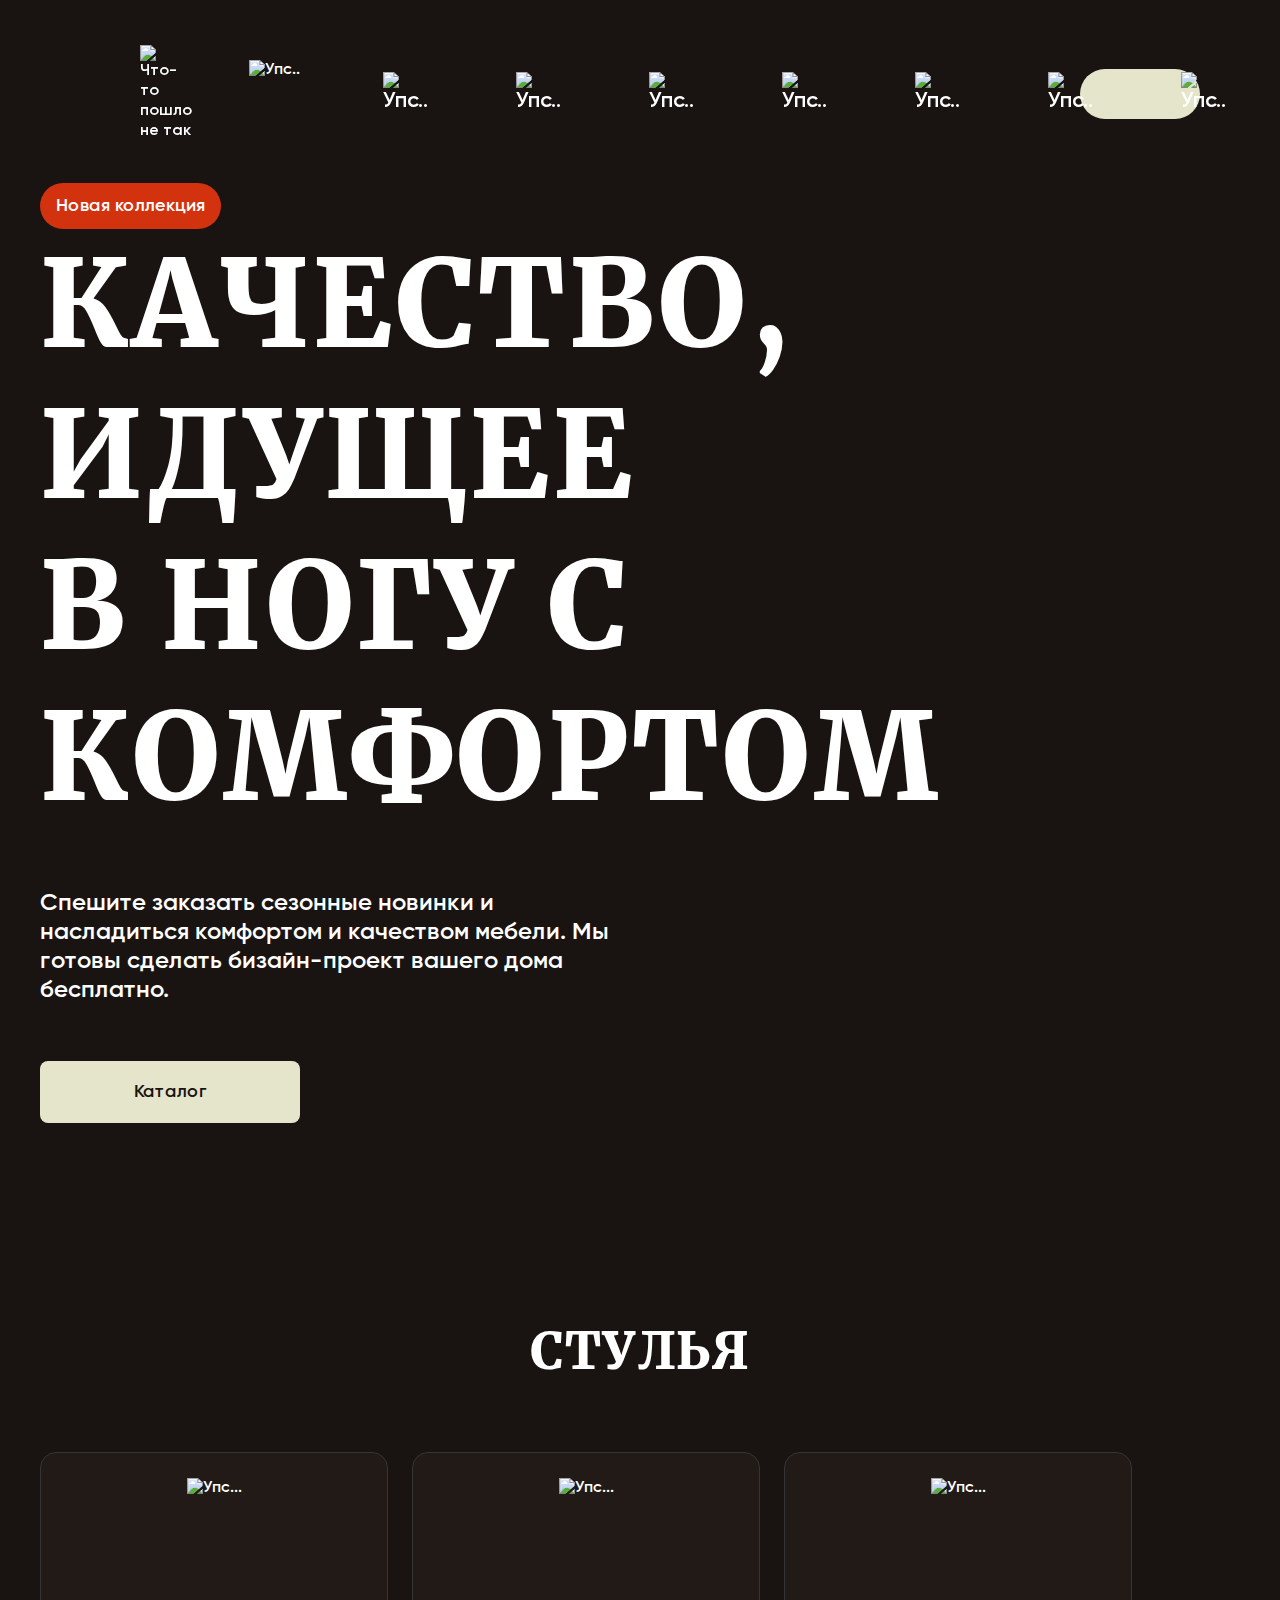
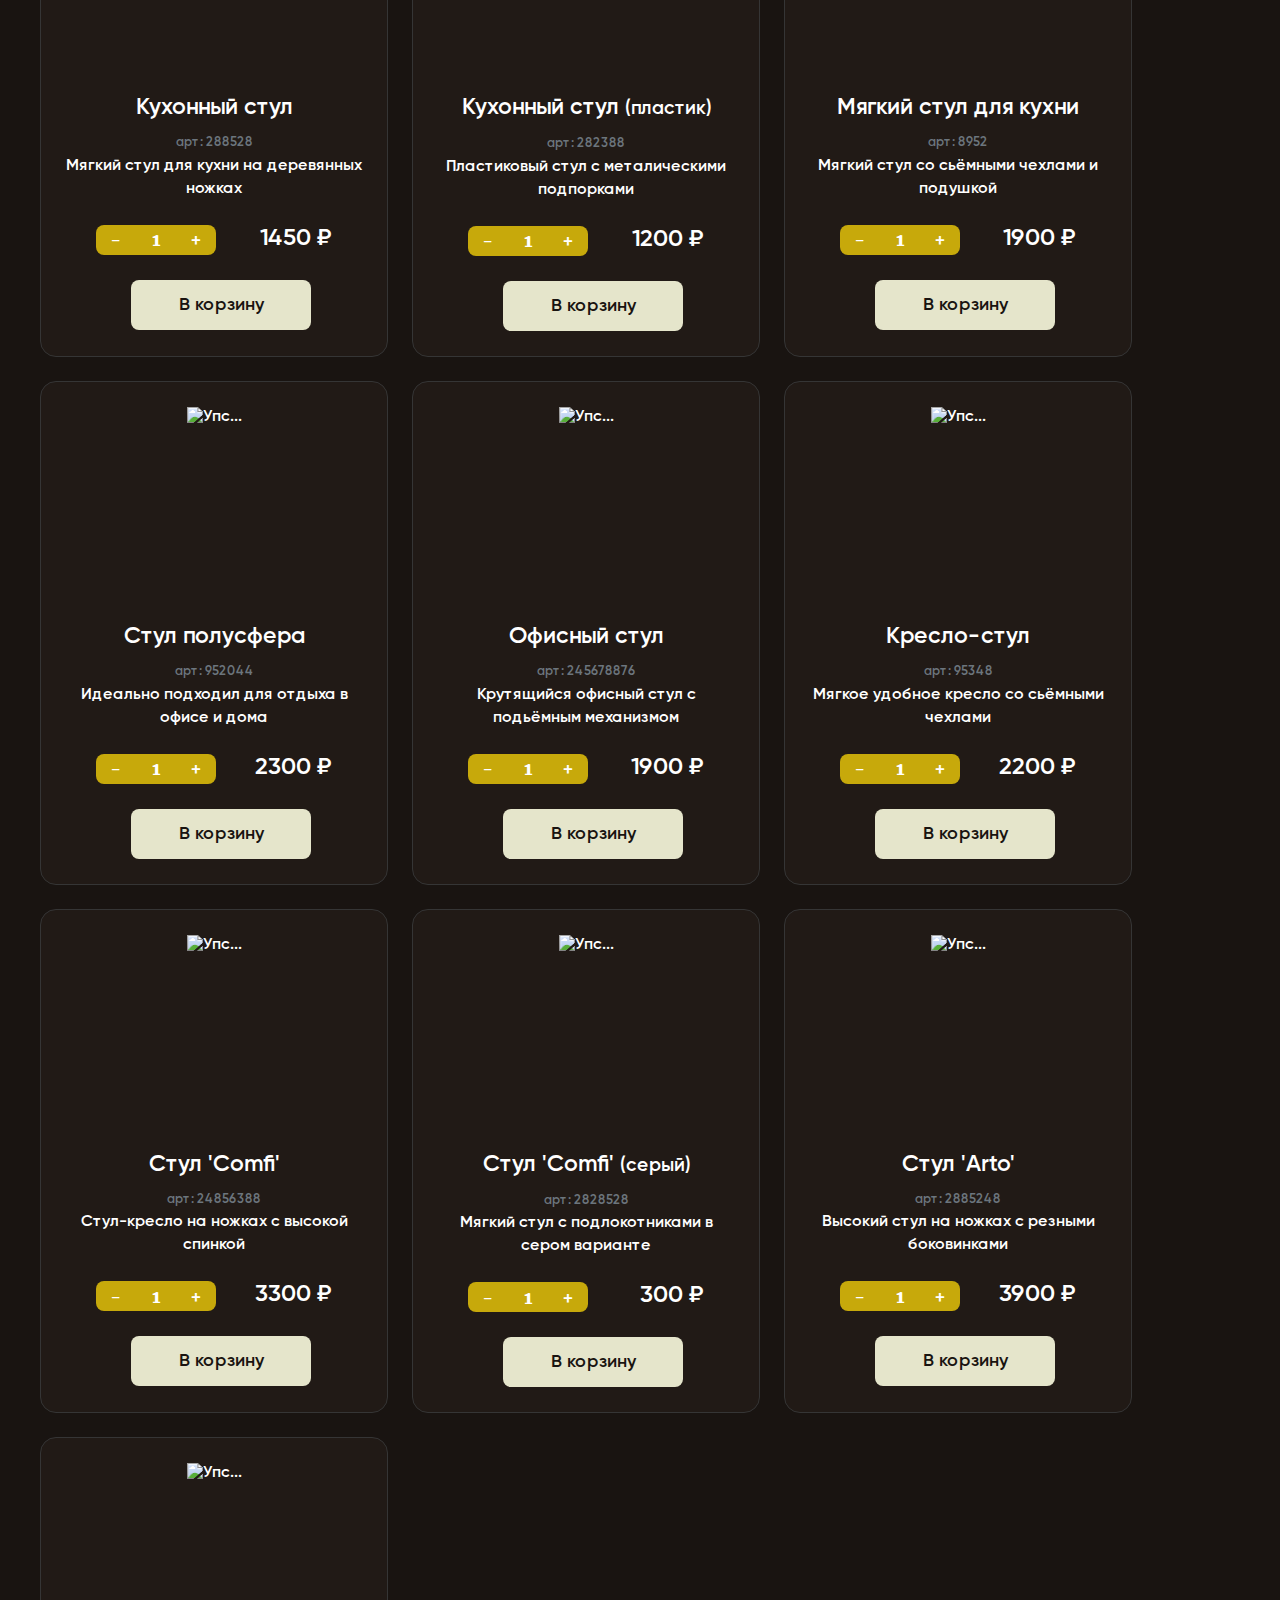
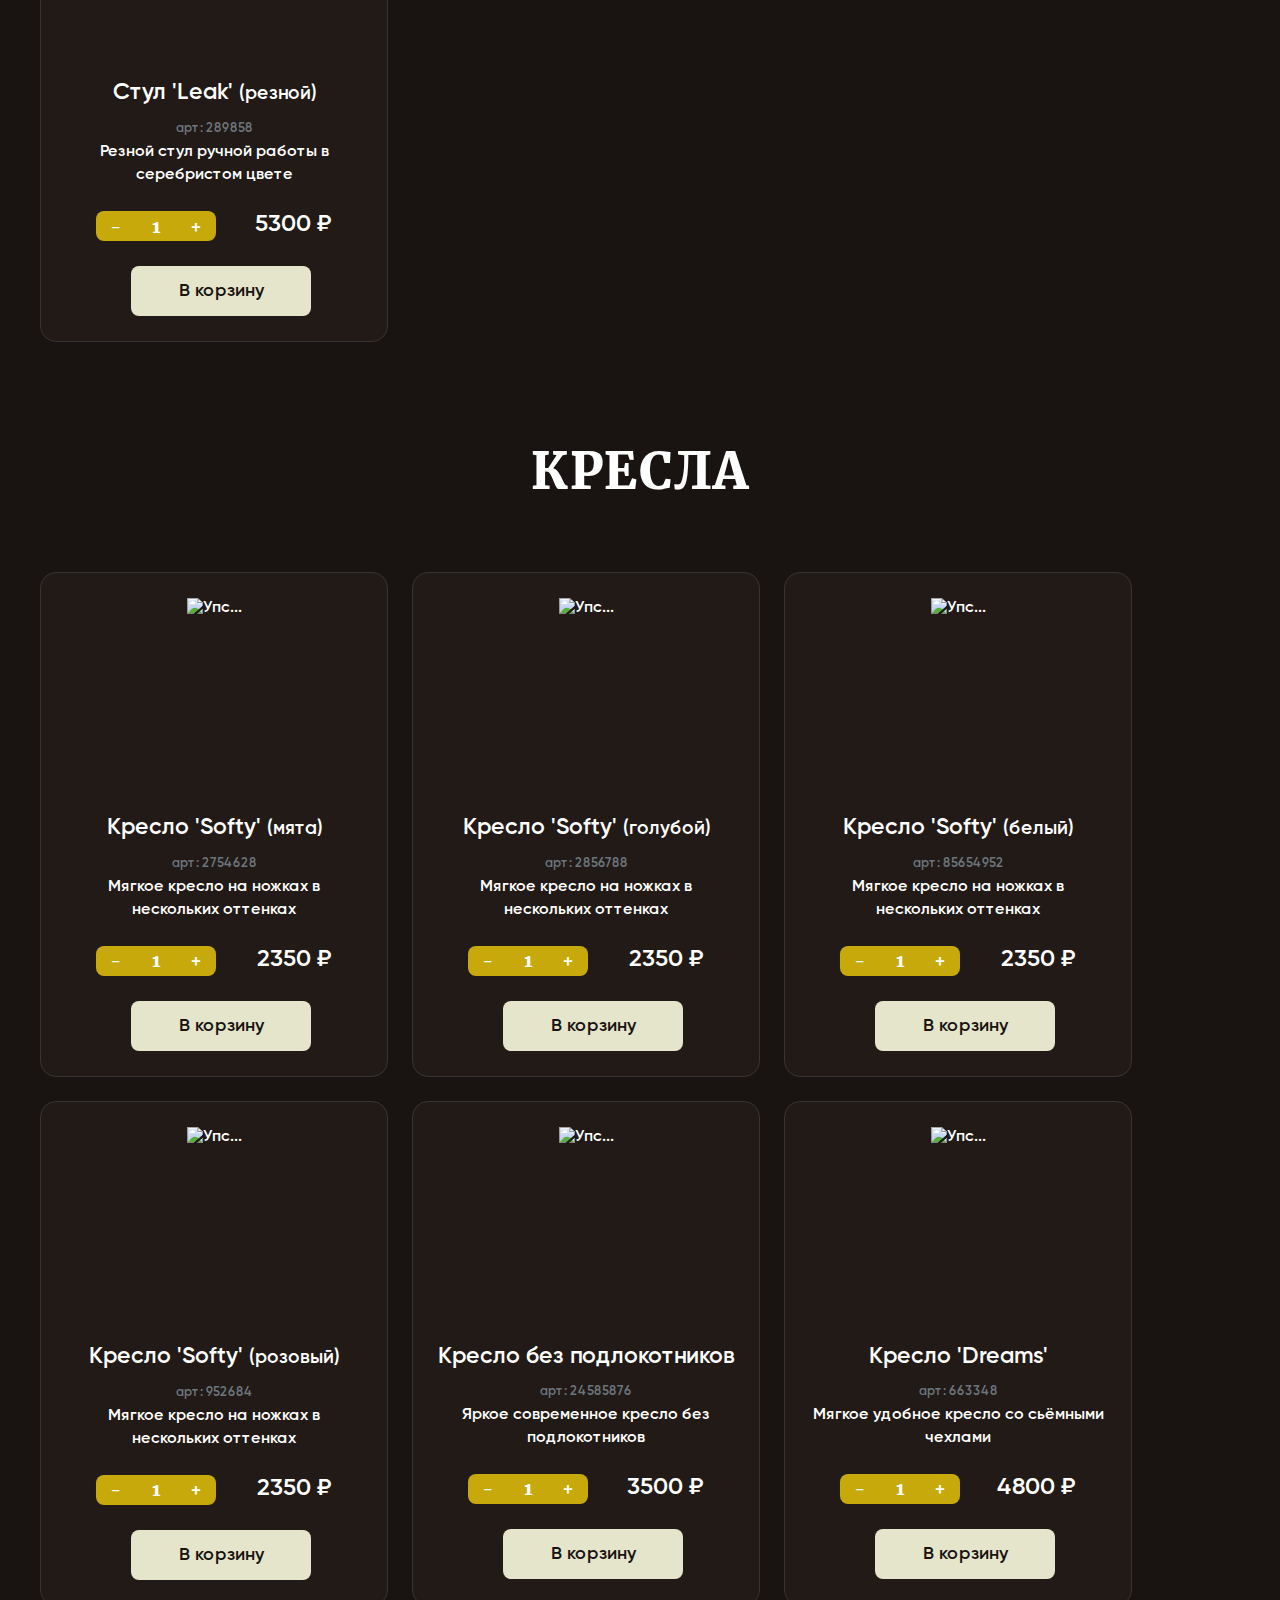
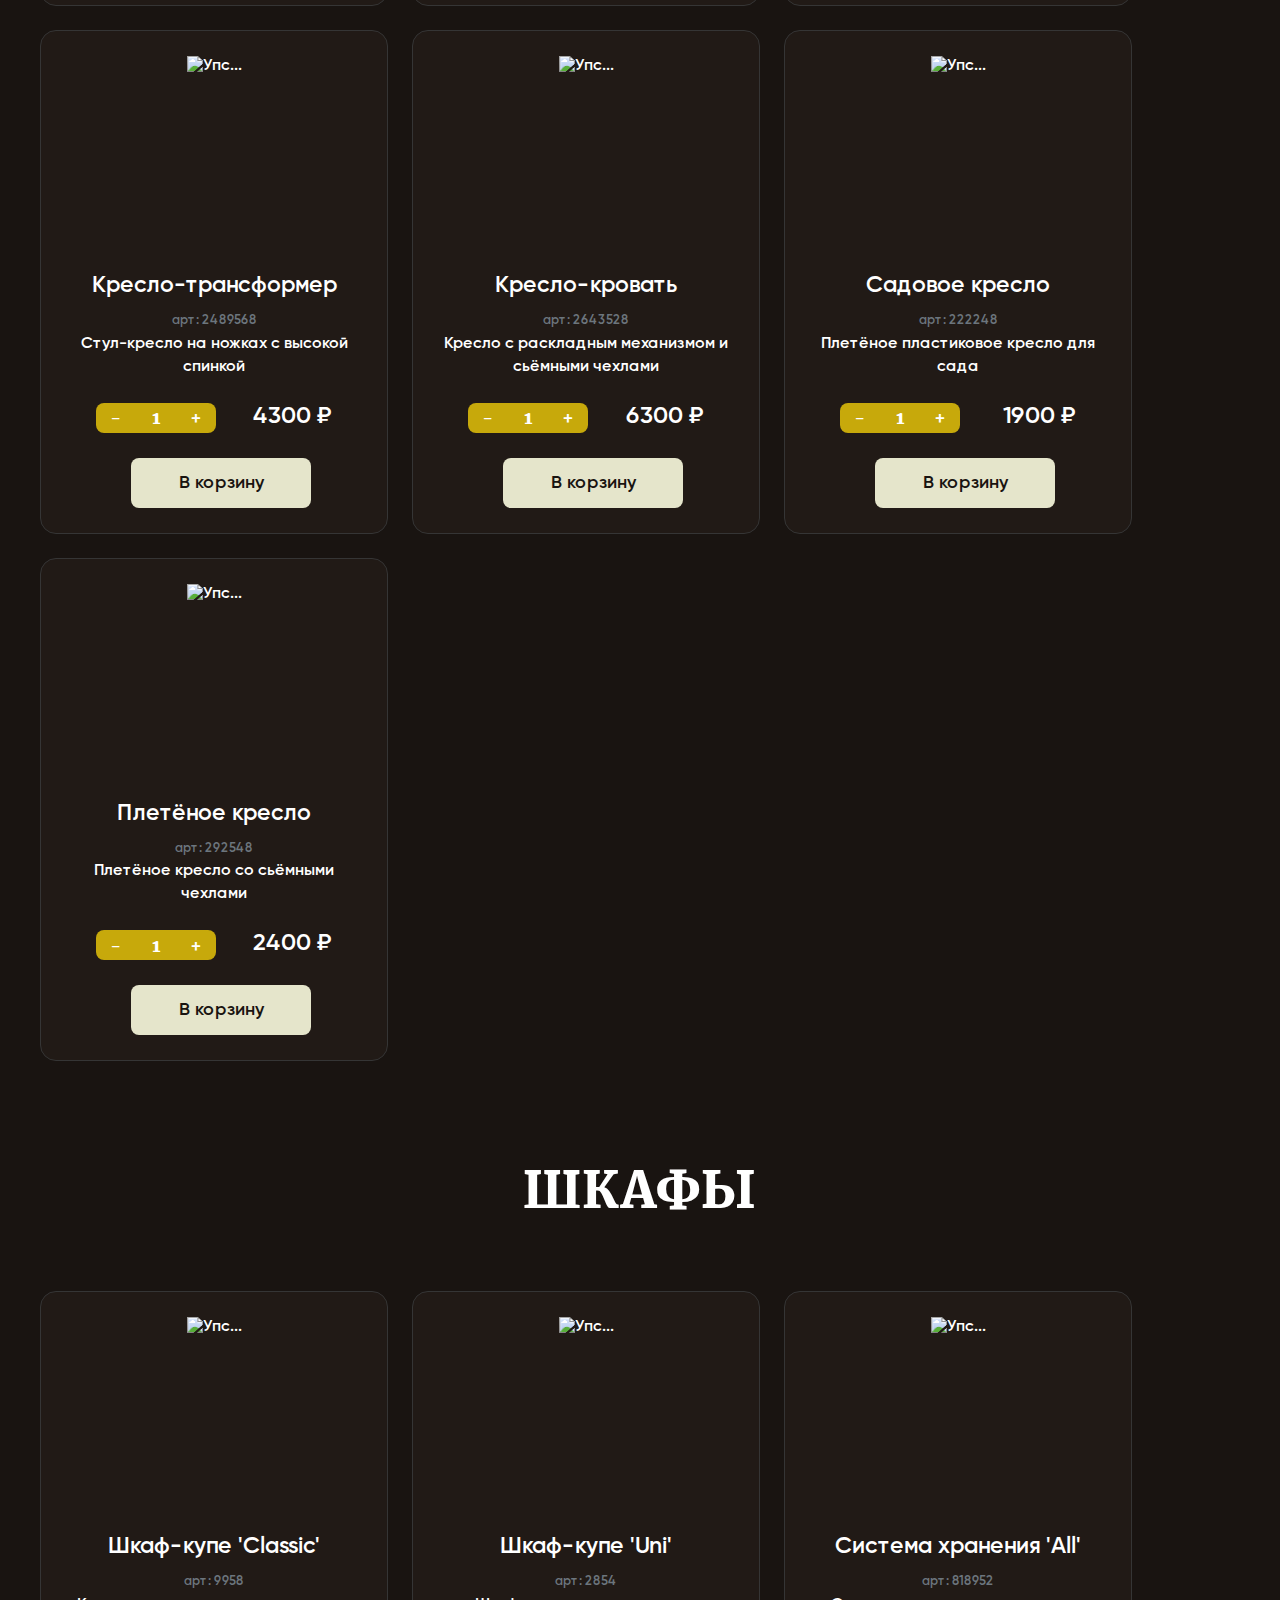
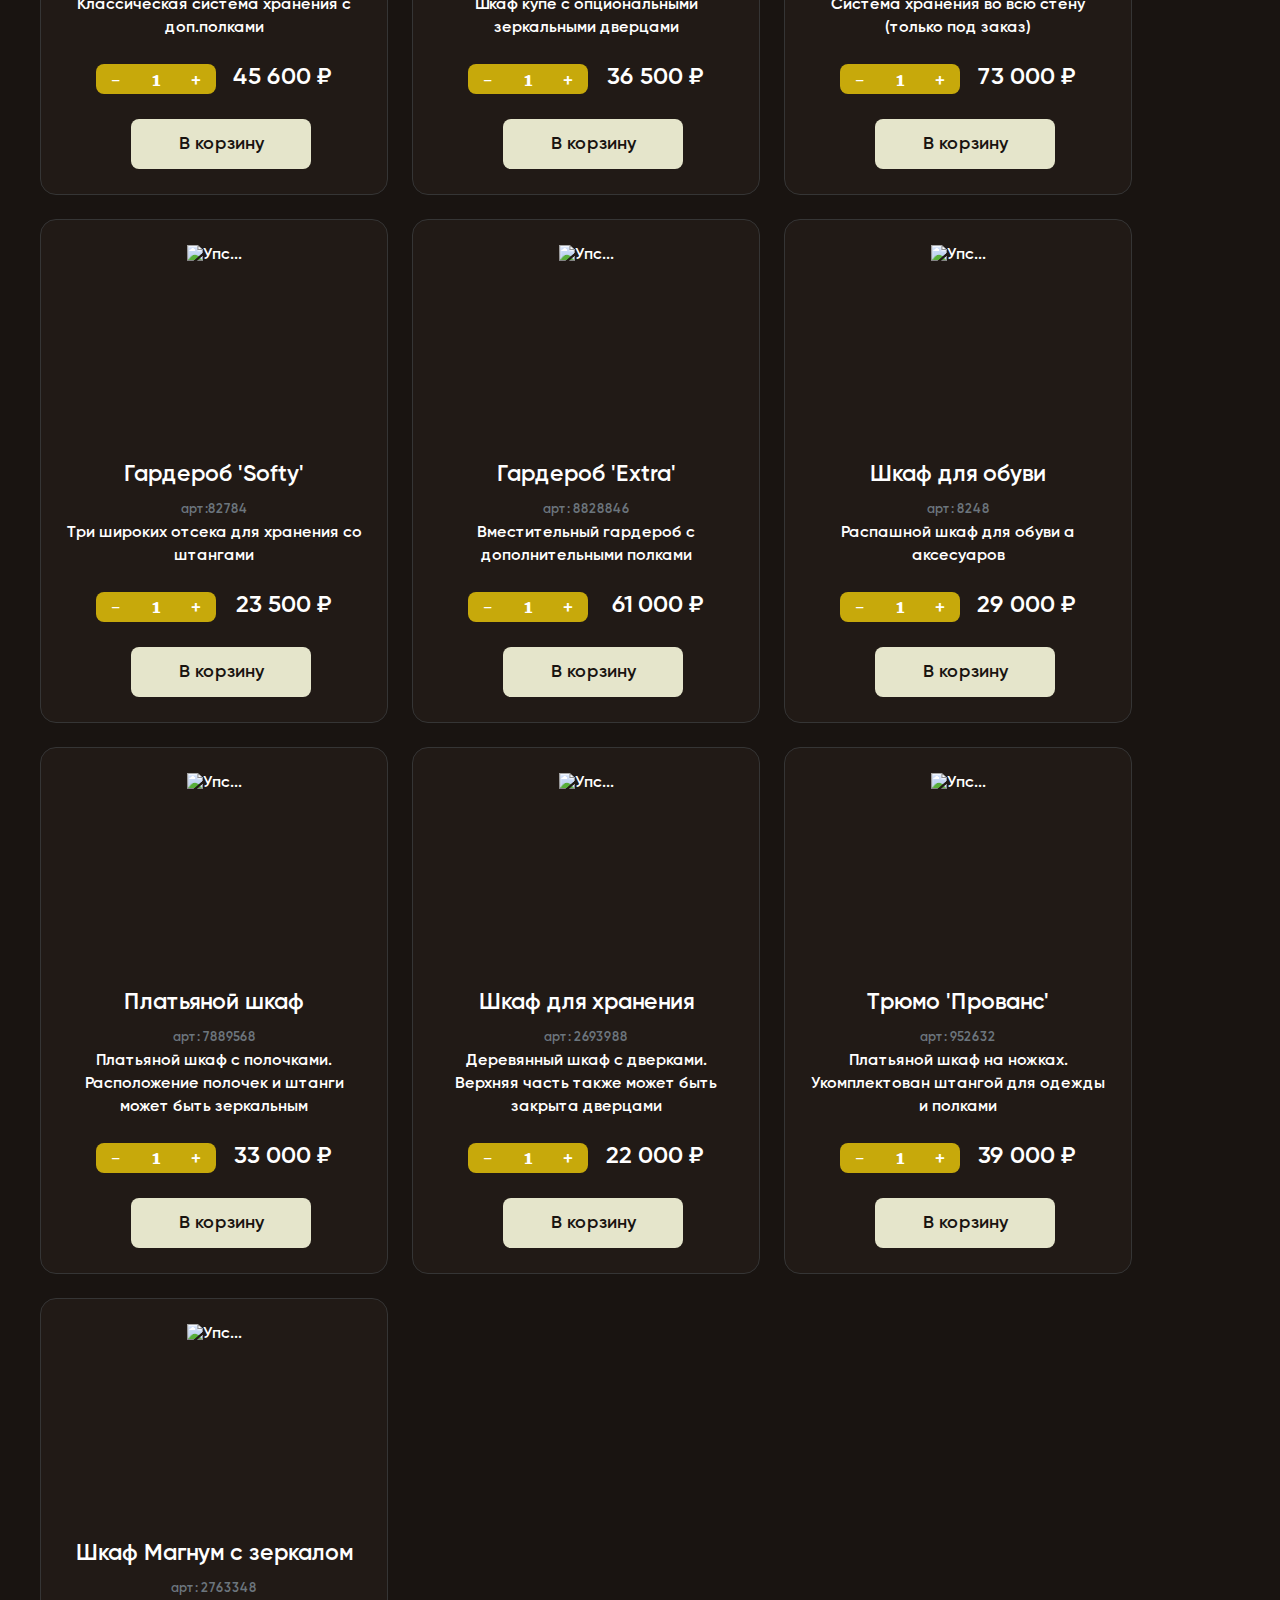
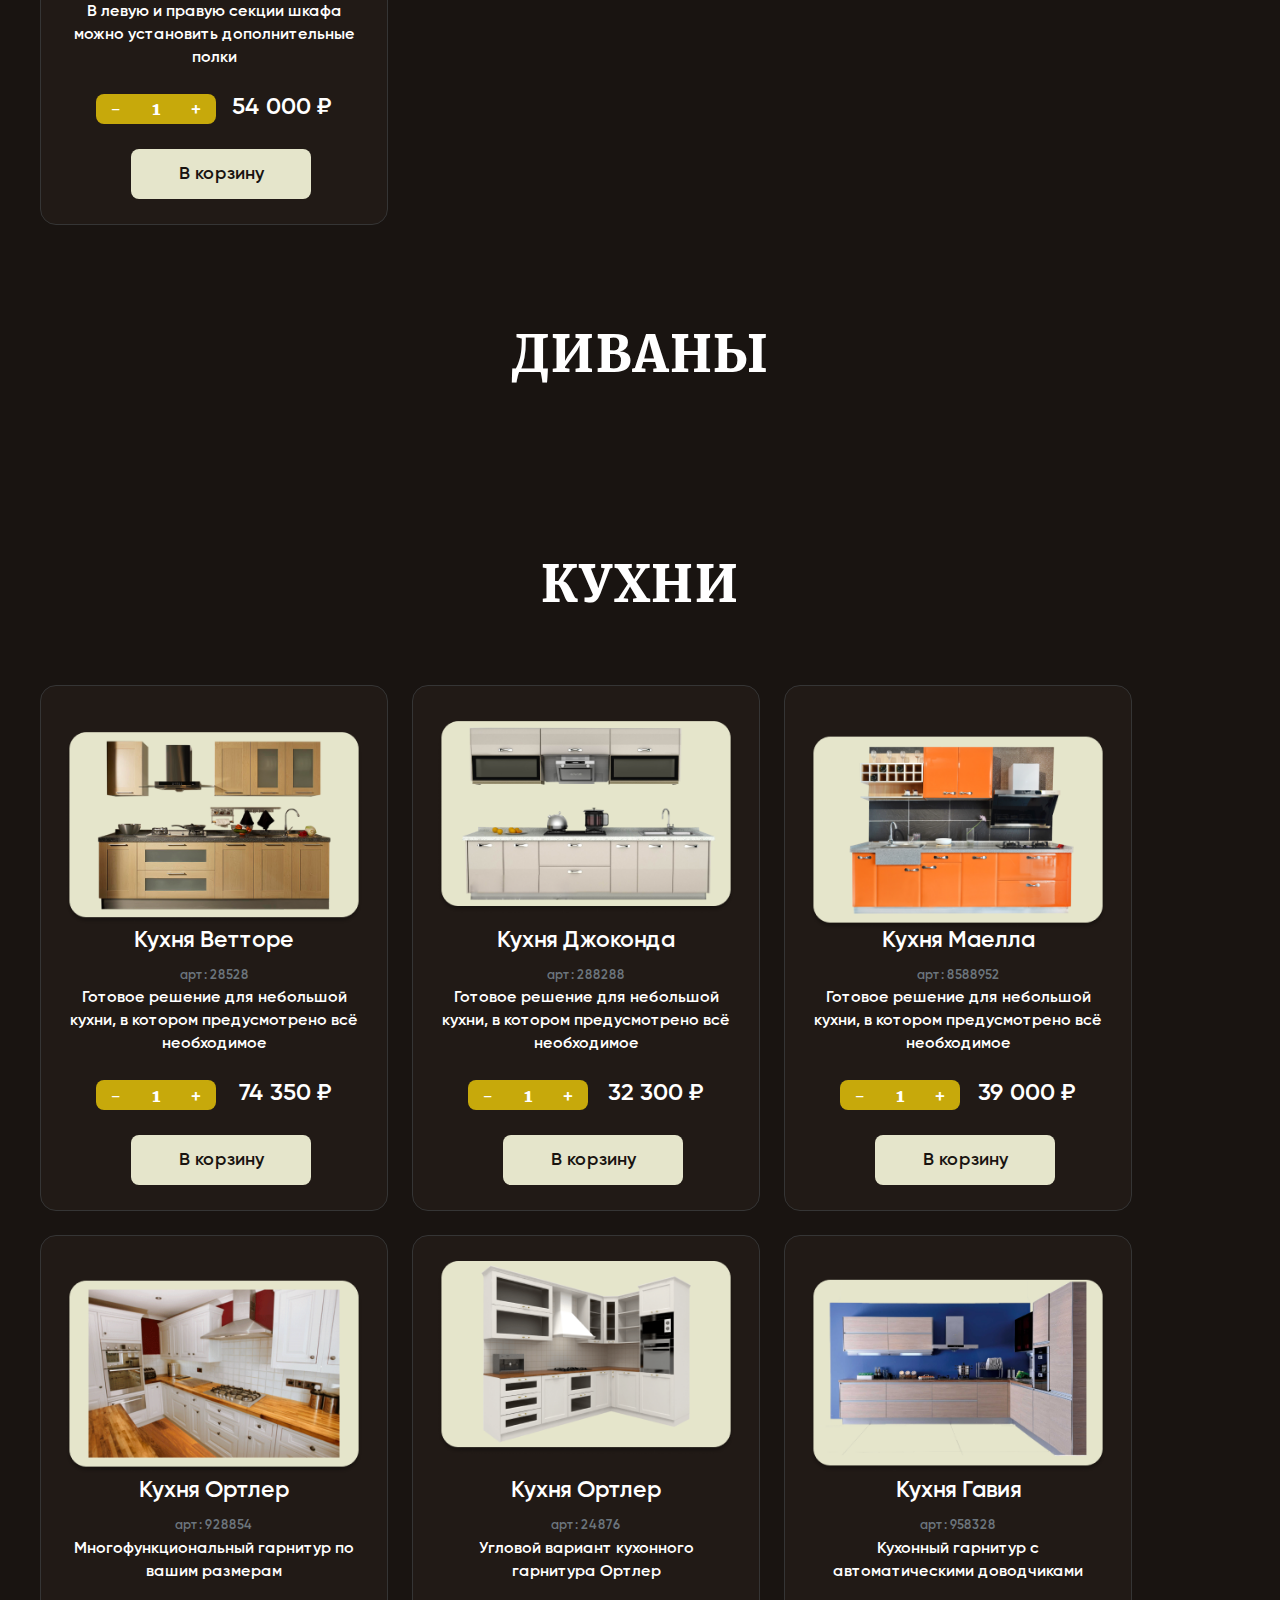
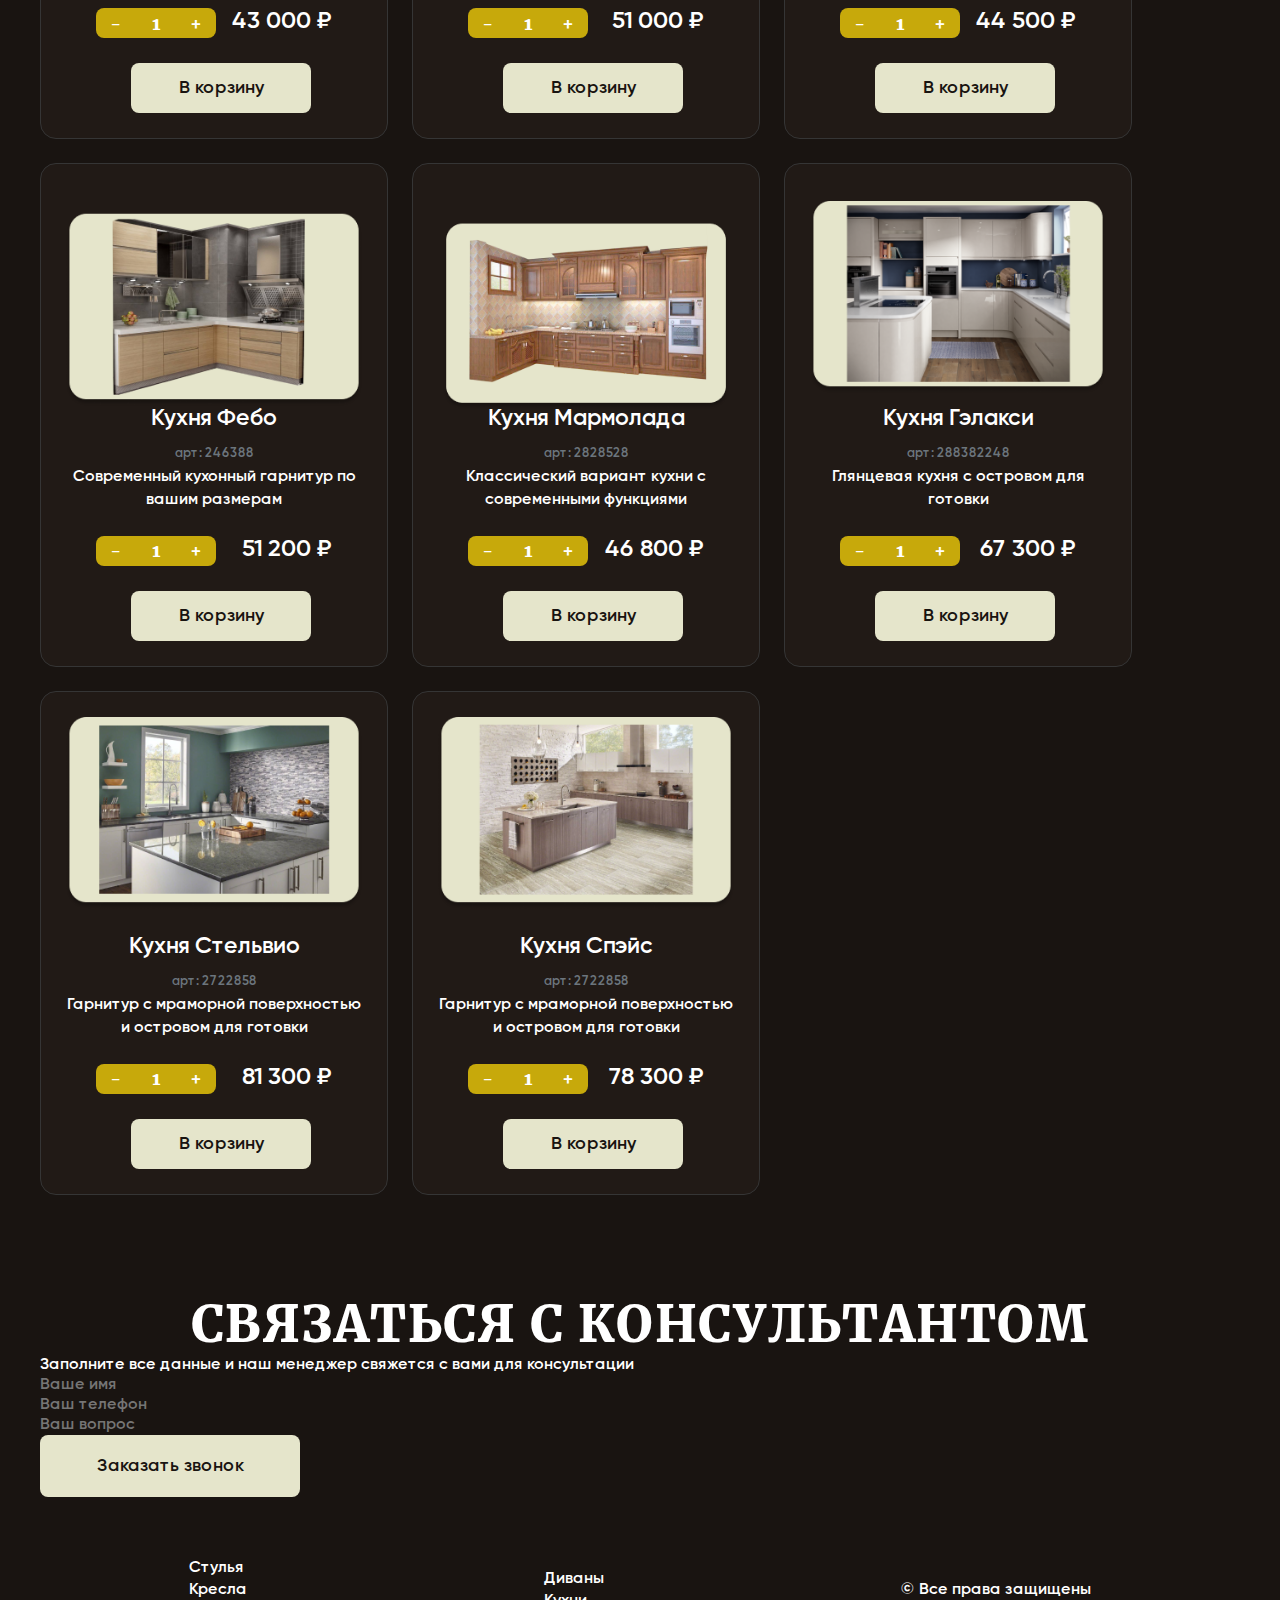
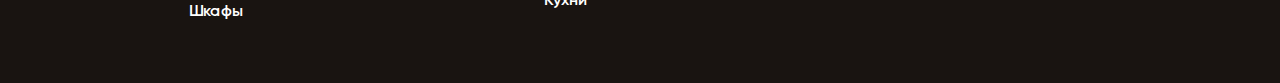
==== commit 6be02f7a: "вёрстка формы свящи" ====
--- a/index.html
+++ b/index.html
@@ -22,6 +22,7 @@
                         <li class="menu-item"><a data-link="sofas"><div class="circle"><img src="./img/style/beds.svg" alt="Упс.." title="Кровати и диваны"></div></a></li>
                         <li class="menu-item"><a data-link="kitchen"><div class="circle"><img src="./img/style/kitchens.svg" alt="Упс.." title="Кухни"></div></a></li>
                         <li class="menu-item"><a data-link="cart"><div class="circle"><img src="./img/style/cart.svg" alt="Упс.." title="Корзина"></div></a></li>
+                        <li class="menu-item"><a data-link="help"><div class="circle"><img src="./img/style/help.svg" alt="Упс.." title="Связаться с нами"></div></a></li>
                     </ul>
                 </nav>
             </div>
@@ -338,7 +339,7 @@
 
     <section class="products" id="armchairs">
         <div class="container">
-            <div class="title">Мягкие кресла</div>
+            <div class="title">Кресла</div>
             <div class="products-items">
 
                 <div class="products-item" data-id="001">
@@ -627,7 +628,7 @@
 
     <section class="products" id="wardrobes">
         <div class="container">
-            <div class="title">Хранение вещей</div>
+            <div class="title">Шкафы</div>
             <div class="products-items">
                 <div class="products-item" data-id="1">
                     <div class="products-item-img"> 
@@ -915,7 +916,7 @@
 
     <section class="products" id="sofas">
         <div class="container">
-            <div class="title">Диваны & Кровати</div>
+            <div class="title">Диваны</div>
             <div class="products-items sofas">
             </div>
         </div>
@@ -923,7 +924,7 @@
         
     <section class="products" id="kitchen">
         <div class="container">
-            <div class="title">Кухонные гарнитуры</div>
+            <div class="title">Кухни</div>
             <div class="products-items">
 
                 <div class="products-item" data-id="k1">
@@ -1232,6 +1233,35 @@
 
                         </button>
                     </div>
+                </div>
+            </div>
+        </div>
+    </section>
+
+    <section class="help" id="help">
+        <div class="container">
+            <div class="title">Связаться с консультантом</div>
+
+            <div class="help-form">
+                <div class="help-form-text">
+                    Заполните все данные и наш менеджер свяжется с вами для консультации
+                </div>
+
+                <div class="help-form-inputs">
+
+                    <div class="help-form-input">
+                        <input type="text" placeholder="Ваше имя" id="name">
+                    </div>
+
+                    <div class="help-form-input">
+                        <input type="text" placeholder="Ваш телефон" id="phone">
+                    </div>
+
+                    <div class="help-form-input" >
+                        <input type="text" placeholder="Ваш вопрос" id="helpText" maxlength="2000">
+                    </div>
+
+                    <button class="button" id="help-action">Заказать звонок</button>
                 </div>
             </div>
         </div>
@@ -1244,11 +1274,12 @@
                 <ul class="menu-list footer-menu">
                     <li class="footer-item"><a data-link="chairs">Стулья</a></li>
                     <li class="footer-item"><a data-link="armchairs">Кресла</a></li>
+                    <li class="footer-item"><a data-link="wardrobes">Шкафы</a></li>
                 </ul>
             </div>
             <div class="footer-links">
                 <ul class="menu-list footer-menu">
-                    <li class="footer-item"><a data-link="sofas">Диваны & Кровати</a></li>
+                    <li class="footer-item"><a data-link="sofas">Диваны</a></li>
                     <li class="footer-item"><a data-link="kitchen">Кухни</a></li>
                 </ul>
 
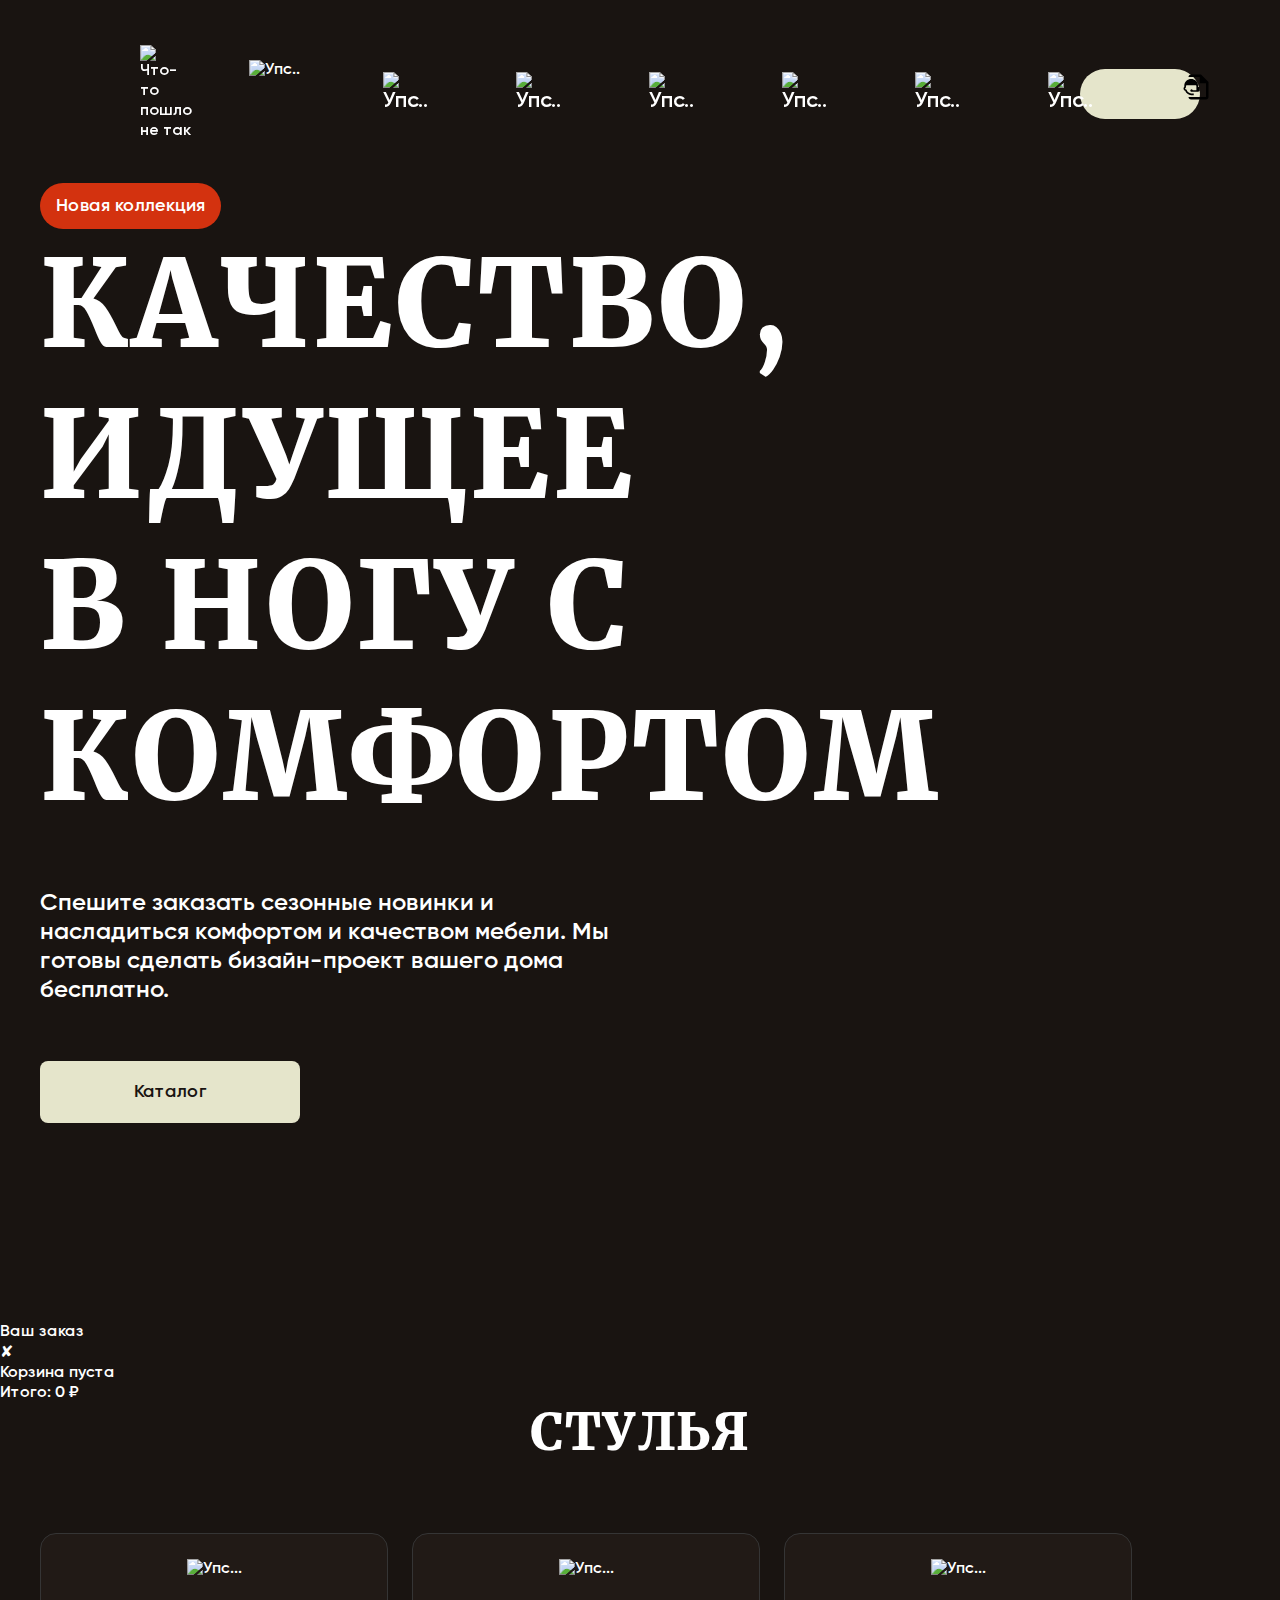
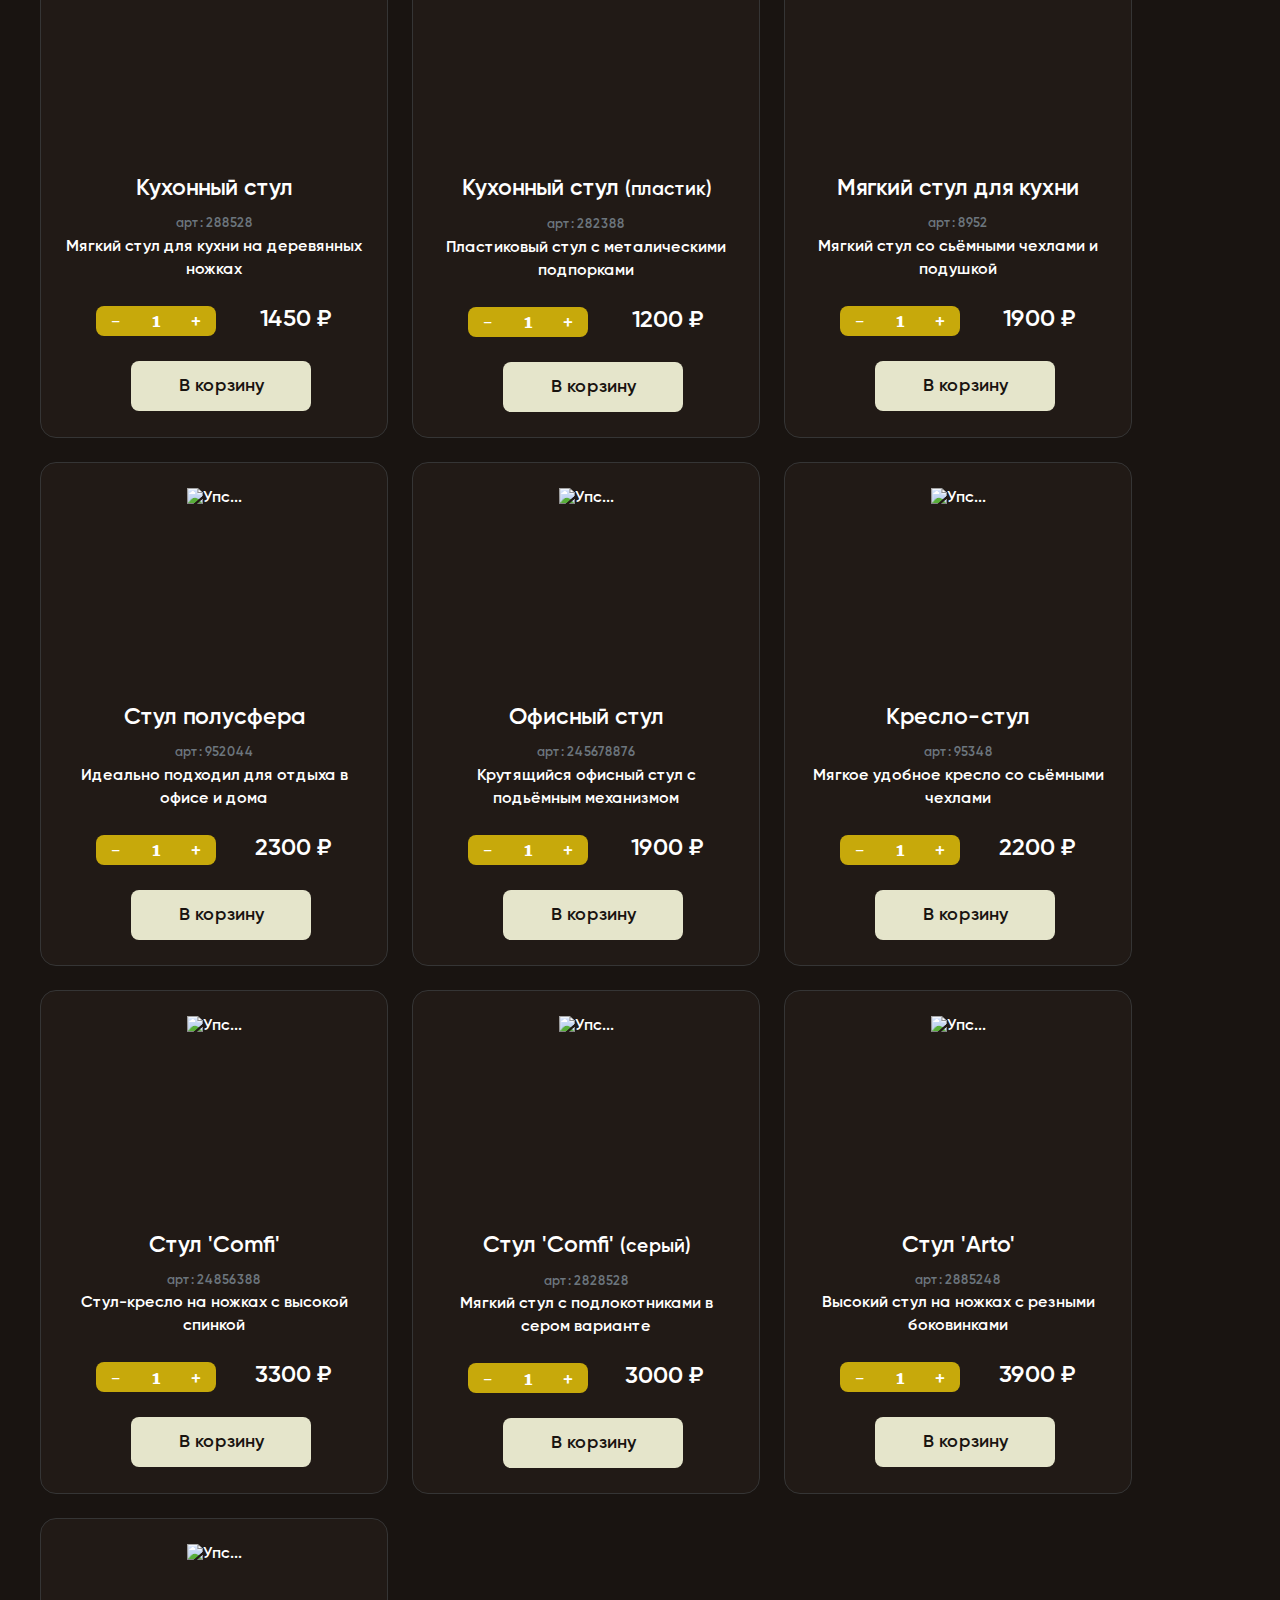
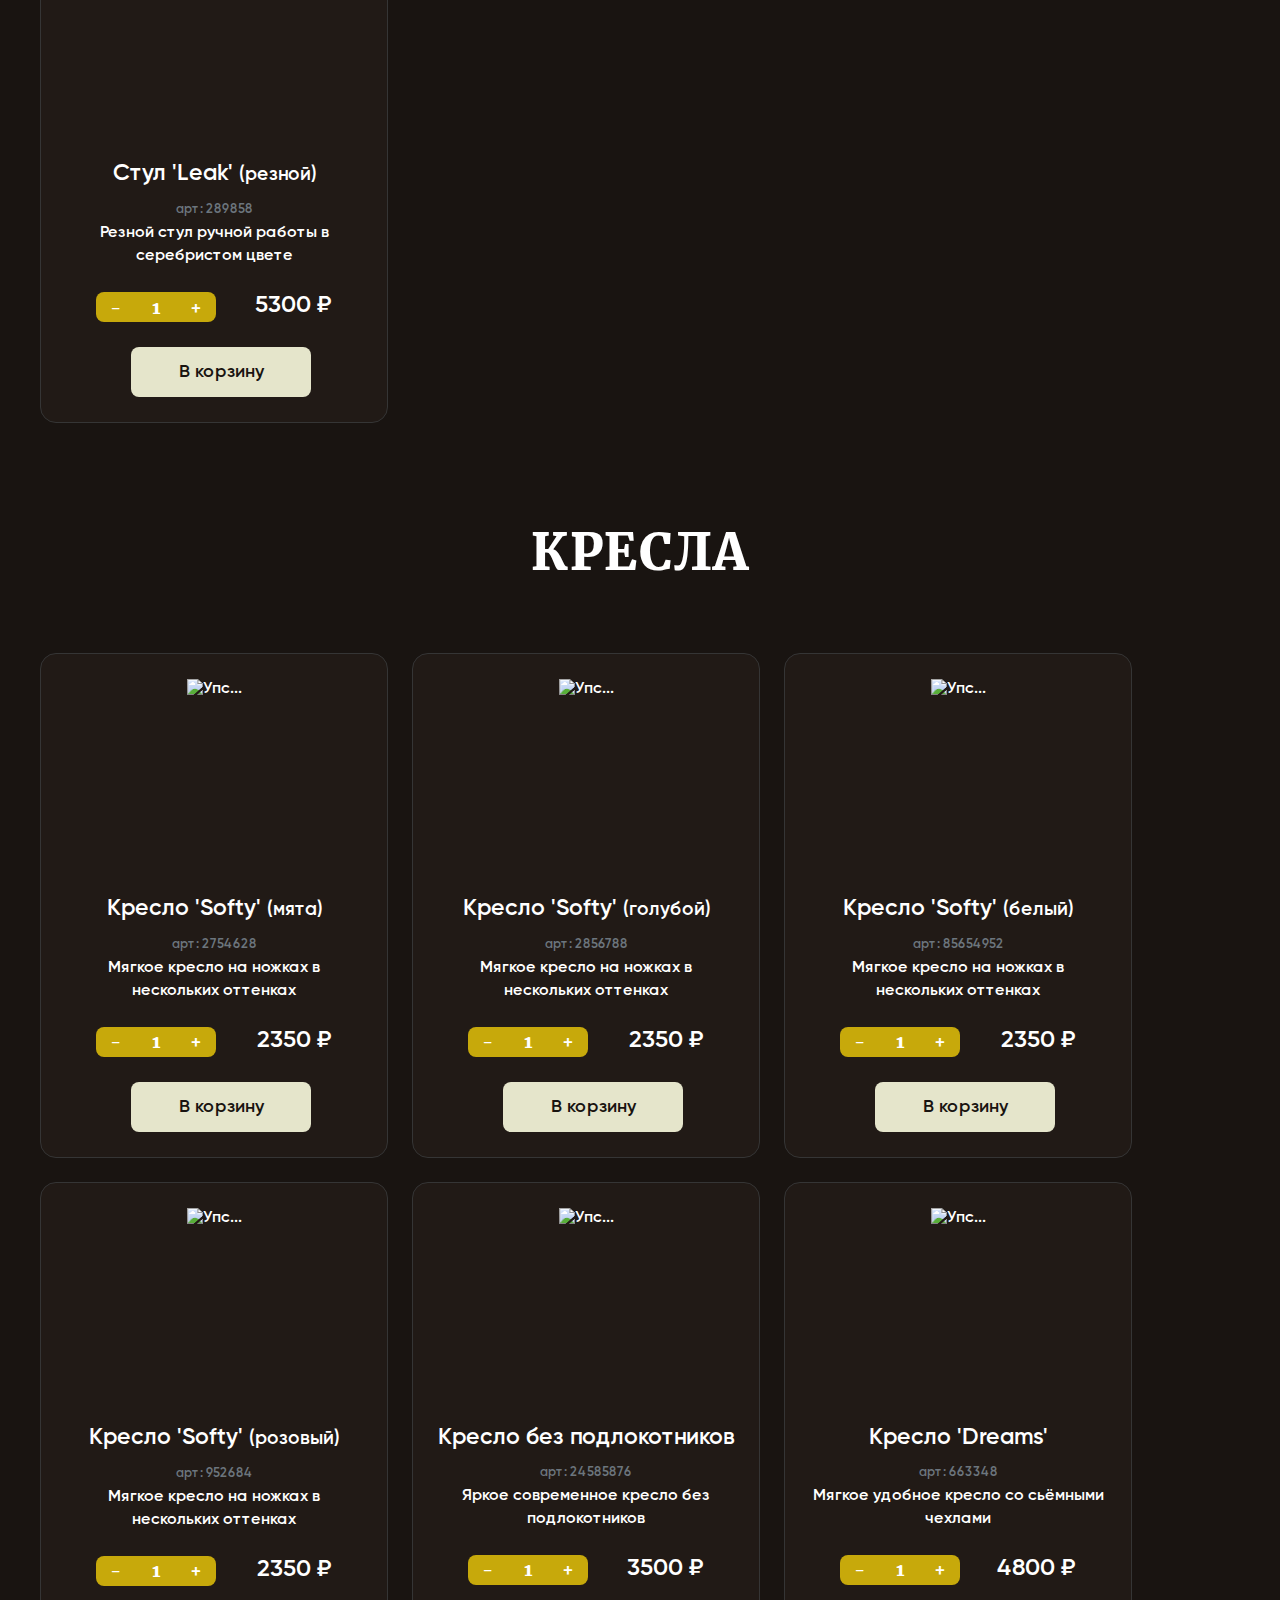
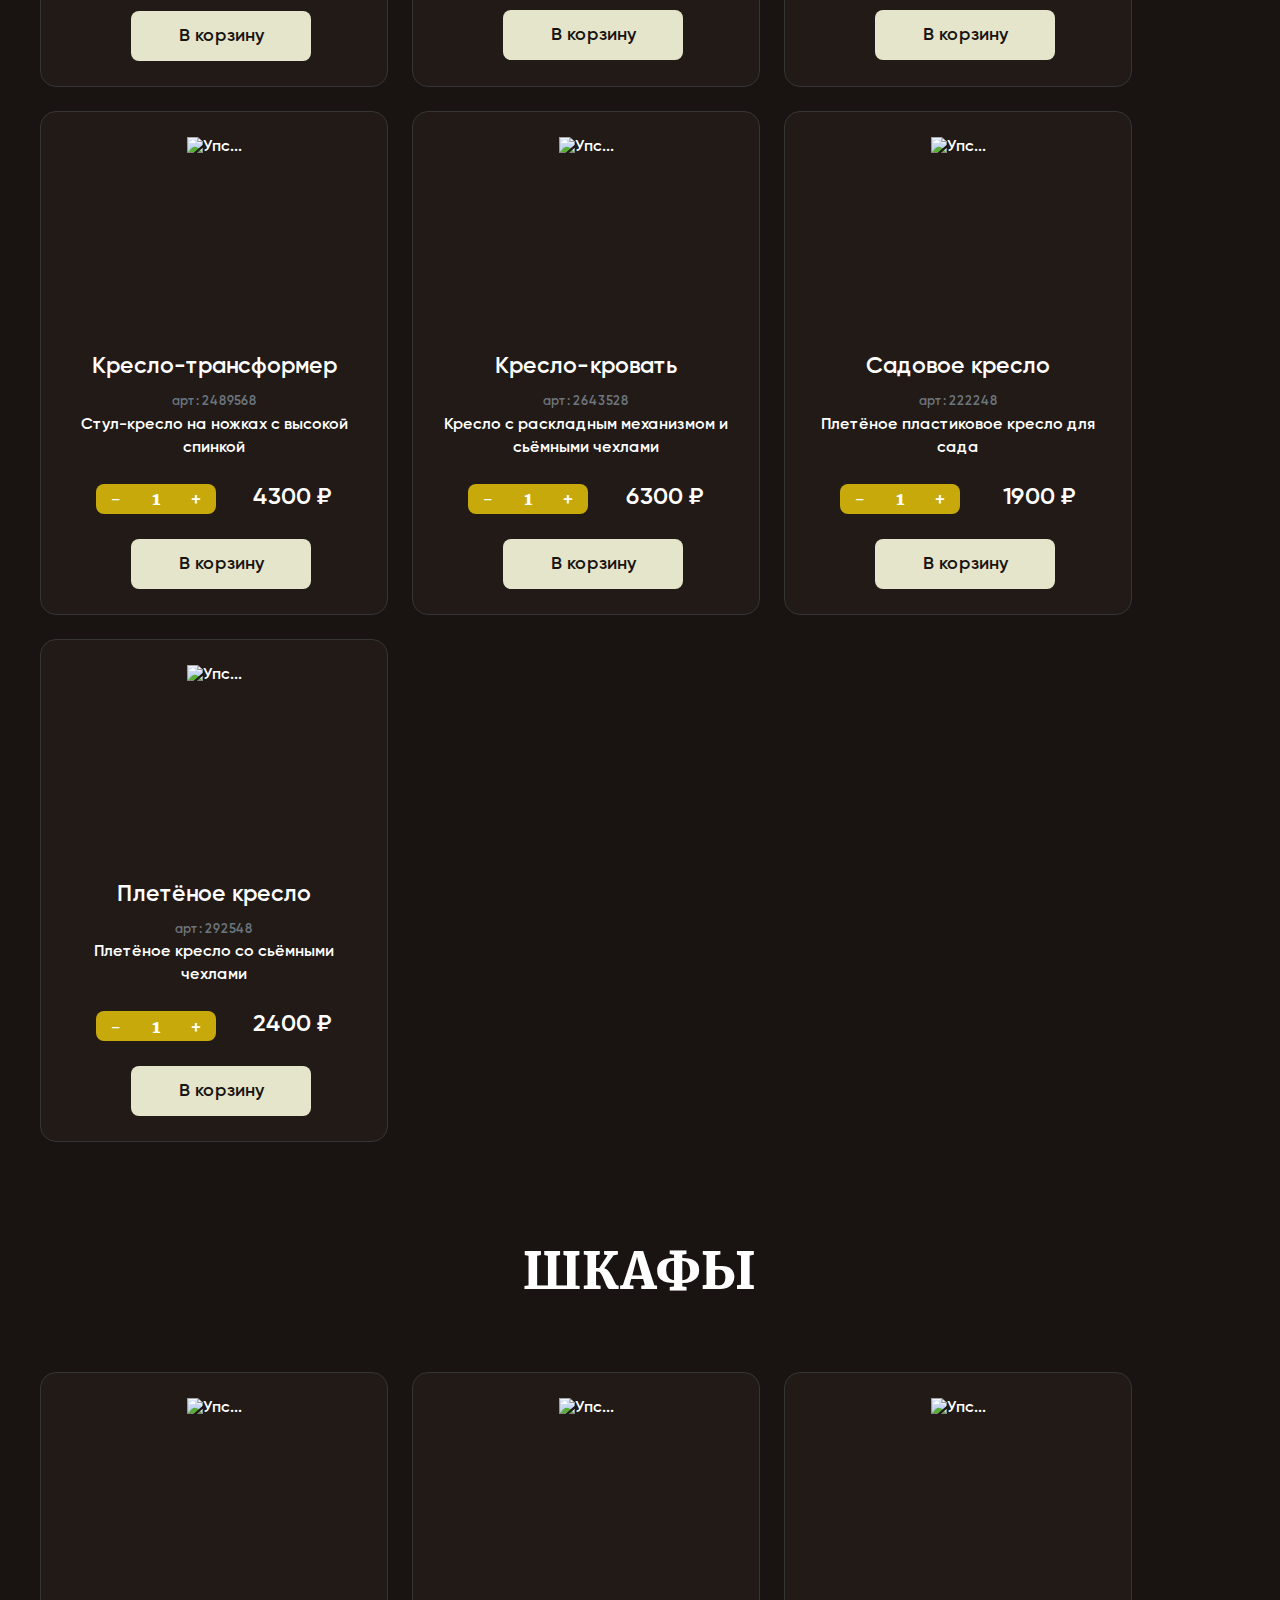
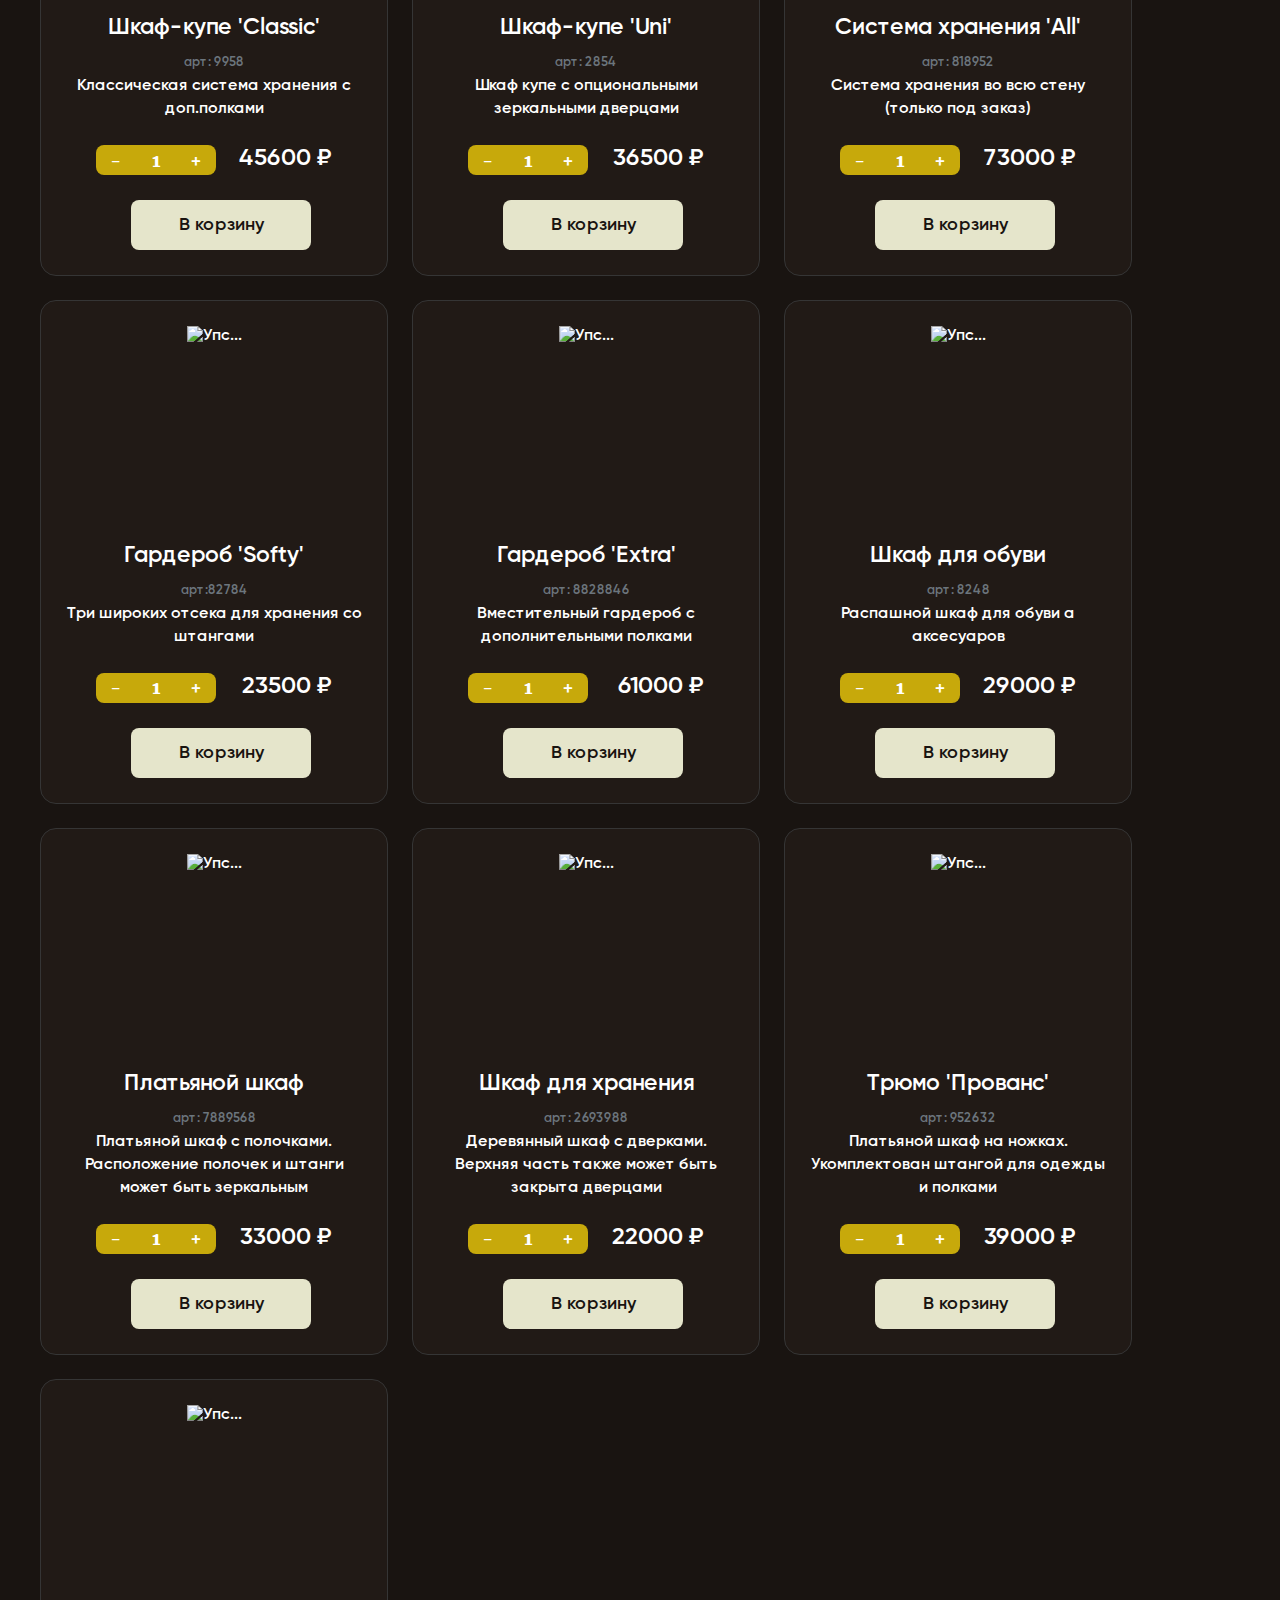
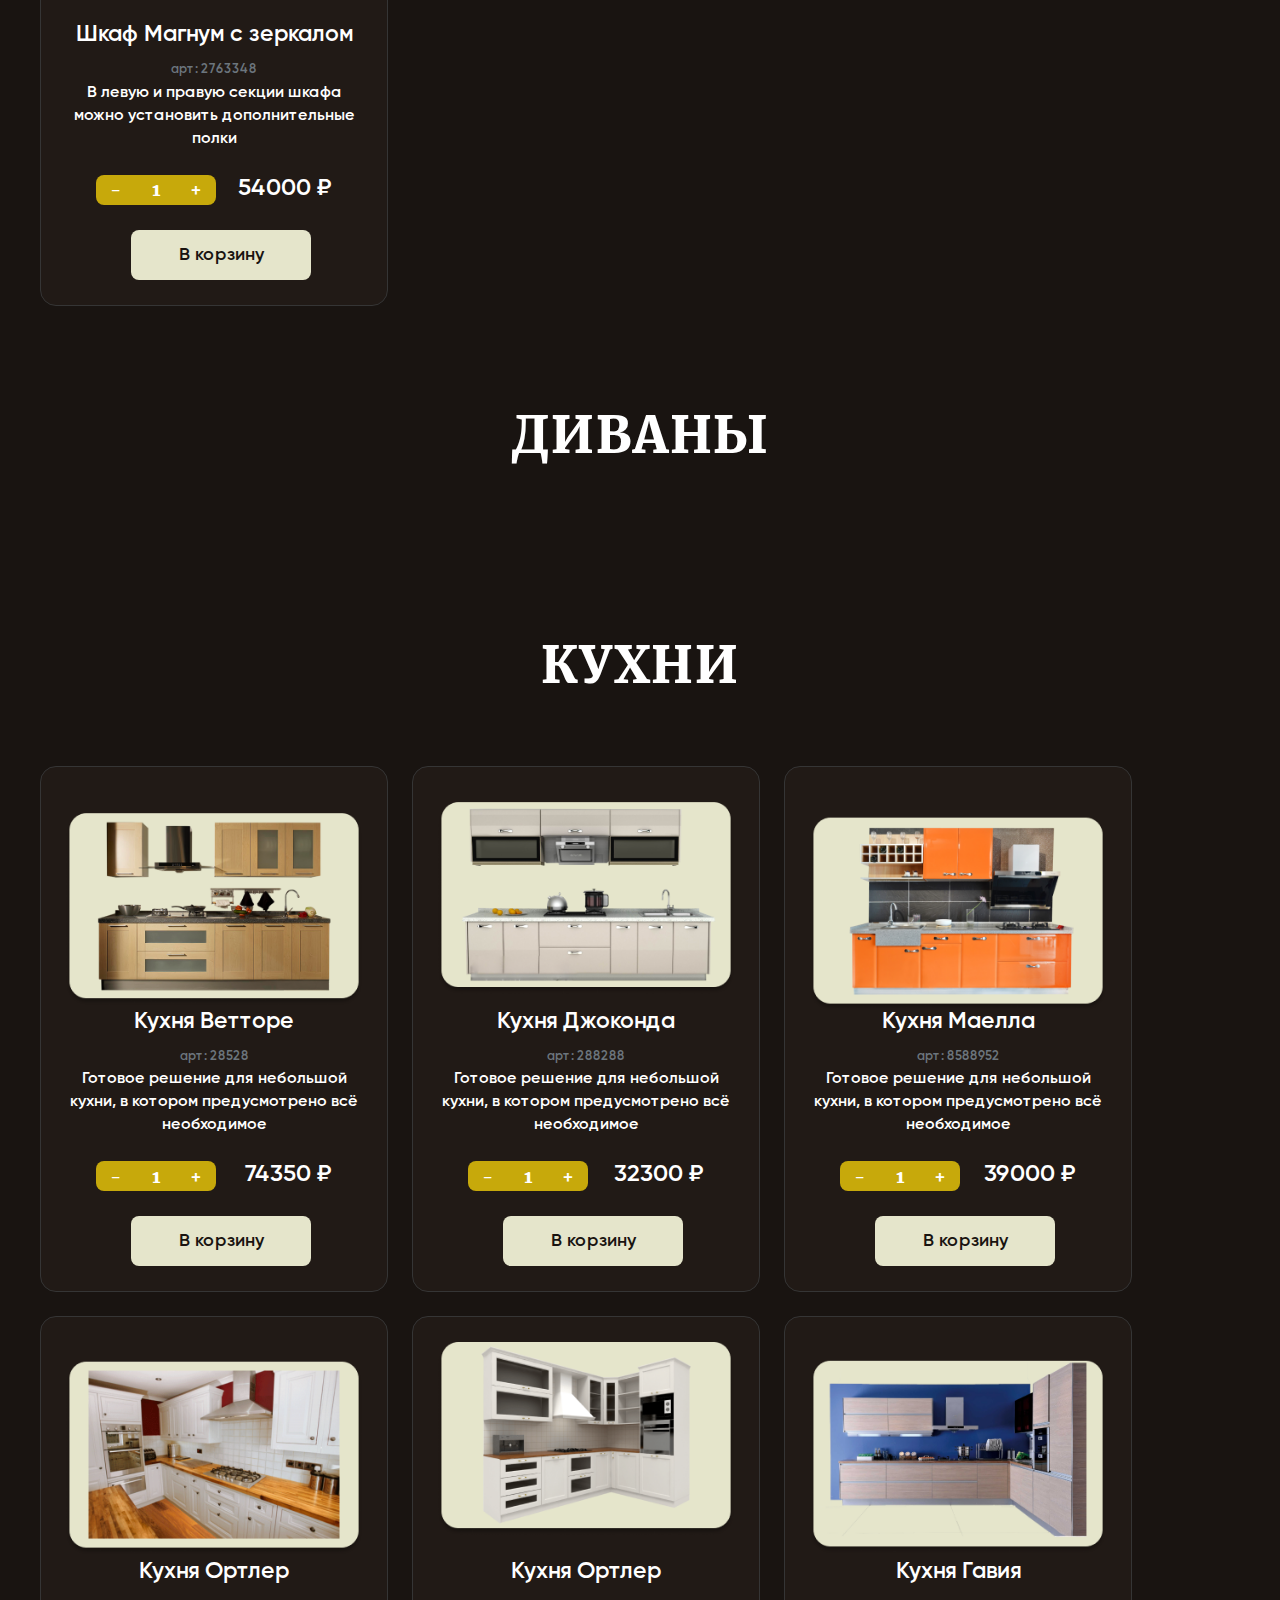
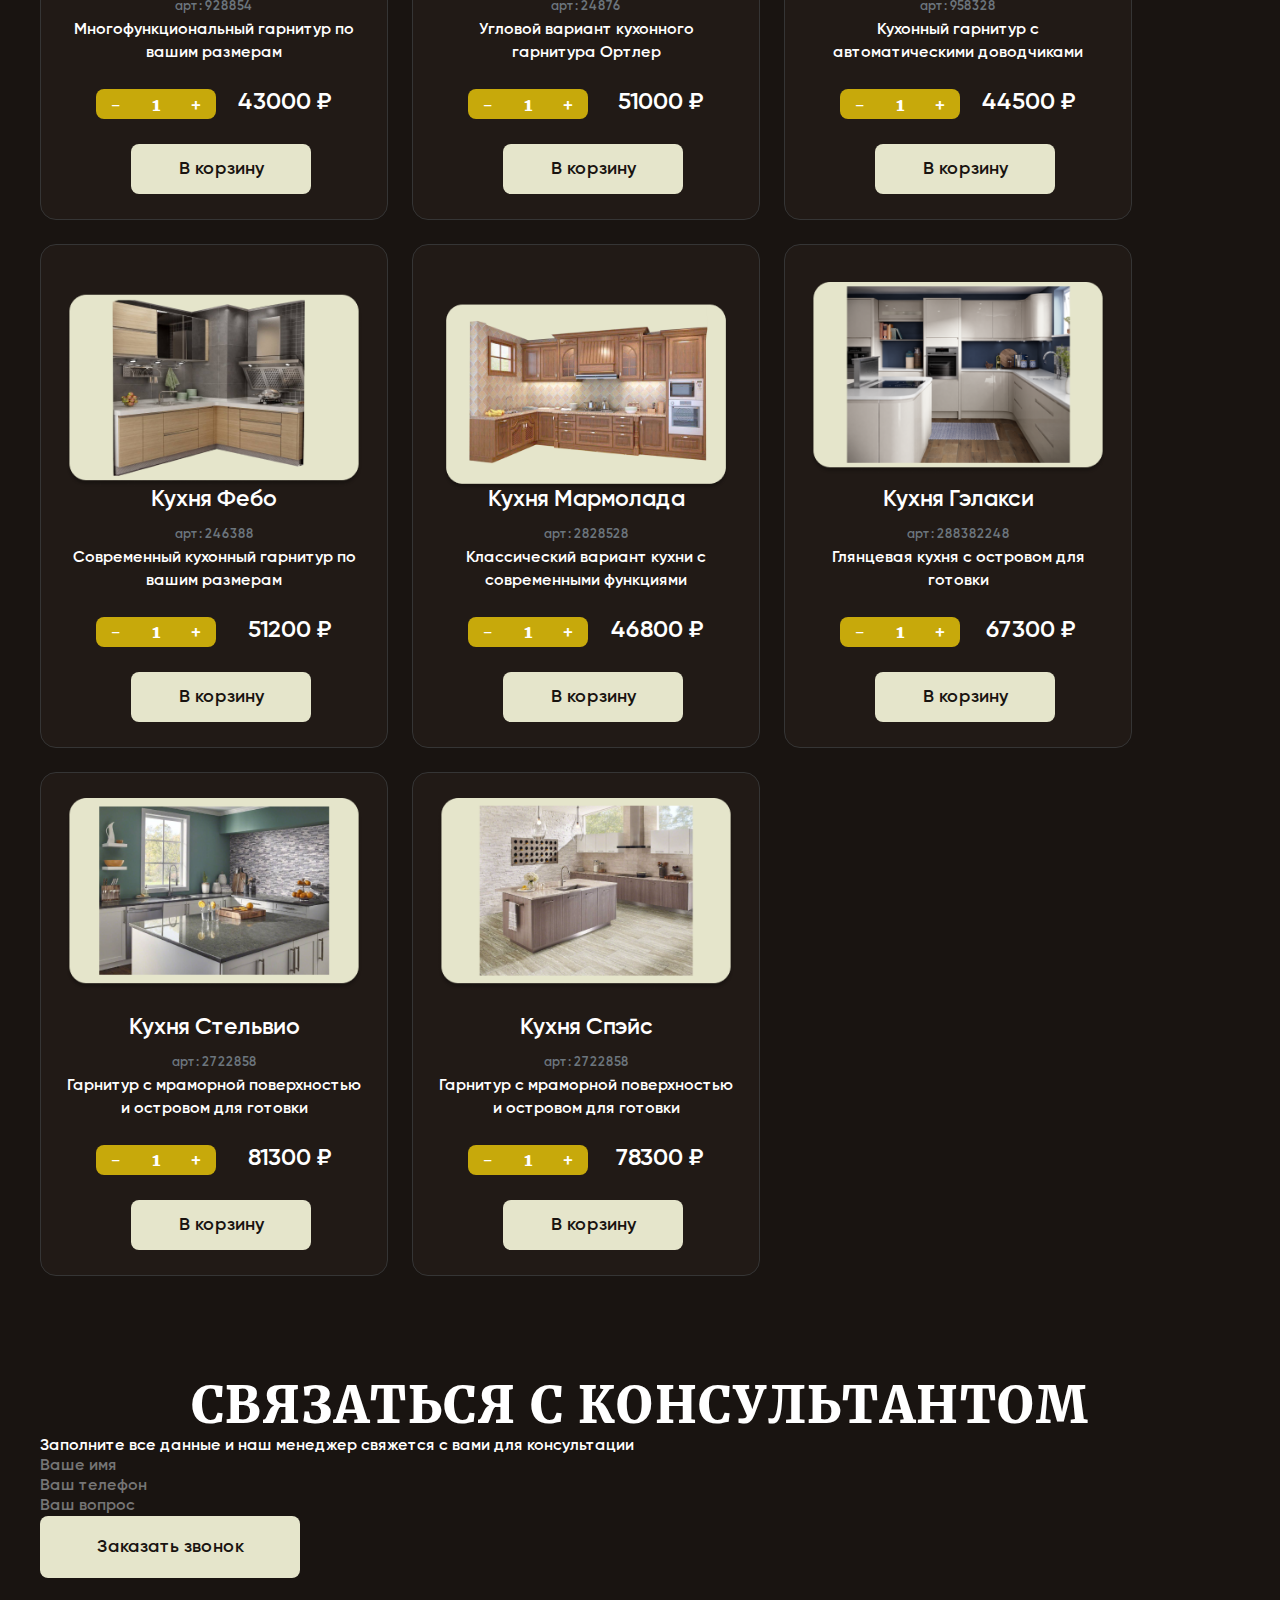
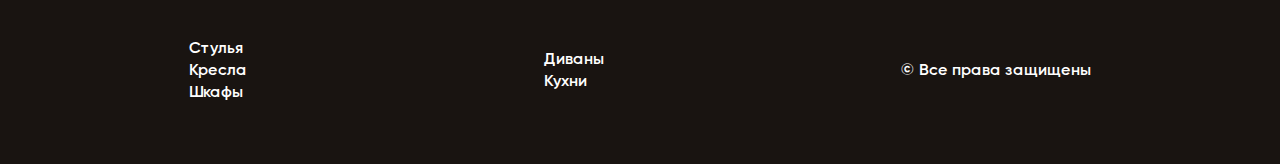
==== commit 083625cc: "обноавление статуса корзины" ====
--- a/index.html
+++ b/index.html
@@ -21,7 +21,7 @@
                         <li class="menu-item"><a data-link="wardrobes"><div class="circle"><img src="./img/style/wardrobe.svg" alt="Упс.." title="Шкафы"></div></a></li>
                         <li class="menu-item"><a data-link="sofas"><div class="circle"><img src="./img/style/beds.svg" alt="Упс.." title="Кровати и диваны"></div></a></li>
                         <li class="menu-item"><a data-link="kitchen"><div class="circle"><img src="./img/style/kitchens.svg" alt="Упс.." title="Кухни"></div></a></li>
-                        <li class="menu-item"><a data-link="cart"><div class="circle"><img src="./img/style/cart.svg" alt="Упс.." title="Корзина"></div></a></li>
+                        <li class="menu-item"><a class="cartIcon"><div class="circle"><img src="./img/style/cart.svg" alt="Упс.." title="Корзина"></div></a></li>
                         <li class="menu-item"><a data-link="help"><div class="circle"><img src="./img/style/help.svg" alt="Упс.." title="Связаться с нами"></div></a></li>
                     </ul>
                 </nav>
@@ -48,6 +48,47 @@
         <button class="back-to-top hidden" title="Вернуться наверх">	&#9650;</button>
     </section>
 
+    <section class="showCart">
+        <form action="/somewhere_else">
+			<div class="card-body">
+                <div class="cartHeader">
+                    <h5 class="card-title">Ваш заказ</h4>
+                    <div class="cancel">&#10008;</div>
+                </div>
+                
+
+                <div data-cart-empty> Корзина пуста </div>
+
+                <div class="cart-wrapper"></div>
+
+                <!-- Стоимость заказа -->
+                <div class="cart-total">
+                    <p data-cart-delivery class="none">
+                        <span>Доставка:</span>
+                        <span class="delivery-cost">2500 ₽</span><br>
+                        <span class="deliveryText">Бесплатно при заказе от 50000 ₽</span>
+                    </p>
+                    <p><span>Итого:</span>
+                        <span class="total-price">0</span>
+                        <span class="rouble">₽</span></p>
+                </div>
+            </div>
+
+            <!-- Оформить заказ -->
+            <div id="order-form" class="card-body none">
+                <h5 class="card-title">Оформить заказ</h4>
+                <form>
+                    <div class="form-group">
+                        <input type="text" class="form-control" placeholder="Ваш номер телефона">
+                    </div>
+                    <button type="submit" class="free">Заказать</button>
+                </form>
+            </div>
+
+        </form>
+    </section>
+
+
 
     <section class="products" id="chairs">
         <div class="container">
@@ -56,7 +97,7 @@
 
                 <div class="products-item" data-id="02">
                     <div class="products-item-img"> 
-                        <img src="./img/items/chairs/chair(2).png" alt="Упс...">
+                        <img src="./img/items/chairs/chair(2).png" alt="Упс..." class="productImg">
                     </div>
 
                     <div class="products-item-title ">Кухонный стул</div>
@@ -76,7 +117,7 @@
                     </div>
 
                     <div class="products-action">
-                        <button class="button product-button"> В корзину
+                        <button data-cart class="button product-button"> В корзину
 
                         </button>
                     </div>
@@ -84,7 +125,7 @@
 
                 <div class="products-item" data-id="05">
                     <div class="products-item-img"> 
-                        <img src="./img/items/chairs/chair(5).png" alt="Упс...">
+                        <img src="./img/items/chairs/chair(5).png" alt="Упс..." class="productImg" >
                     </div>
 
                     <div class="products-item-title">Кухонный стул <small>(пластик)</small></div>
@@ -104,14 +145,14 @@
                     </div>
 
                     <div class="products-action">
-                        <button class="button product-button"> В корзину
+                        <button data-cart class="button product-button"> В корзину
 
                         </button>
                     </div>
                 </div>
                 <div class="products-item" data-id="01">
                     <div class="products-item-img"> 
-                        <img src="./img/items/chairs/chair(1).png" alt="Упс...">
+                        <img src="./img/items/chairs/chair(1).png" alt="Упс..." class="productImg" >
                     </div>
 
                     <div class="products-item-title">Мягкий стул для кухни</div>
@@ -131,7 +172,7 @@
                     </div>
 
                     <div class="products-action">
-                        <button class="button product-button"> В корзину
+                        <button data-cart class="button product-button"> В корзину
 
                         </button>
                     </div>
@@ -139,7 +180,7 @@
 
                 <div class="products-item" data-id="04">
                     <div class="products-item-img"> 
-                        <img src="./img/items/chairs/chair(4).png" alt="Упс...">
+                        <img src="./img/items/chairs/chair(4).png" alt="Упс..." class="productImg" >
                     </div>
 
                     <div class="products-item-title">Стул полусфера</div>
@@ -154,7 +195,7 @@
                         </div>
 
                         <div class="price">
-                            <div class="price__currency">2300 ₽</div>
+                            <div data-cart class="price__currency">2300 ₽</div>
                         </div>
                     </div>
 
@@ -167,7 +208,7 @@
 
                 <div class="products-item" data-id="03">
                     <div class="products-item-img"> 
-                        <img src="./img/items/chairs/chair(3).png" alt="Упс...">
+                        <img src="./img/items/chairs/chair(3).png" alt="Упс..." class="productImg" >
                     </div>
 
                     <div class="products-item-title">Офисный стул</div>
@@ -187,7 +228,7 @@
                     </div>
 
                     <div class="products-action">
-                        <button class="button product-button"> В корзину
+                        <button data-cart class="button product-button"> В корзину
 
                         </button>
                     </div>
@@ -196,7 +237,7 @@
 
                 <div class="products-item" data-id="08">
                     <div class="products-item-img"> 
-                        <img src="./img/items/chairs/chair(8).png" alt="Упс...">
+                        <img src="./img/items/chairs/chair(8).png" alt="Упс..." class="productImg" >
                     </div>
 
                     <div class="products-item-title">Кресло-стул</div>
@@ -211,7 +252,7 @@
                         </div>
 
                         <div class="price">
-                            <div class="price__currency">2200 ₽</div>
+                            <div data-cart class="price__currency">2200 ₽</div>
                         </div>
                     </div>
 
@@ -224,7 +265,7 @@
 
                 <div class="products-item" data-id="10">
                     <div class="products-item-img"> 
-                        <img src="./img/items/chairs/chair(10).png" alt="Упс...">
+                        <img src="./img/items/chairs/chair(10).png" alt="Упс..." class="productImg">
                     </div>
 
                     <div class="products-item-title">Стул 'Comfi'</div>
@@ -244,7 +285,7 @@
                     </div>
 
                     <div class="products-action">
-                        <button class="button product-button"> В корзину
+                        <button data-cart class="button product-button"> В корзину
 
                         </button>
                     </div>
@@ -252,7 +293,7 @@
 
                 <div class="products-item" data-id="07">
                     <div class="products-item-img"> 
-                        <img src="./img/items/chairs/chair(7).png" alt="Упс...">
+                        <img src="./img/items/chairs/chair(7).png" alt="Упс..." class="productImg" >
                     </div>
 
                     <div class="products-item-title">Стул 'Comfi' <small>(серый)</small></div>
@@ -267,12 +308,12 @@
                         </div>
 
                         <div class="price">
-                            <div class="price__currency">300 ₽</div>
-                        </div>
-                    </div>
-
-                    <div class="products-action">
-                        <button class="button product-button"> В корзину
+                            <div class="price__currency">3000 ₽</div>
+                        </div>
+                    </div>
+
+                    <div class="products-action">
+                        <button data-cart class="button product-button"> В корзину
 
                         </button>
                     </div>
@@ -280,7 +321,7 @@
 
                 <div class="products-item" data-id="06">
                     <div class="products-item-img"> 
-                        <img src="./img/items/chairs/chair(6).png" alt="Упс...">
+                        <img src="./img/items/chairs/chair(6).png" alt="Упс..." class="productImg" >
                     </div>
 
                     <div class="products-item-title">Стул 'Arto'</div>
@@ -300,7 +341,7 @@
                     </div>
 
                     <div class="products-action">
-                        <button class="button product-button"> В корзину
+                        <button data-cart class="button product-button"> В корзину
 
                         </button>
                     </div>
@@ -308,7 +349,7 @@
 
                 <div class="products-item" data-id="09">
                     <div class="products-item-img"> 
-                        <img src="./img/items/chairs/chair(9).png" alt="Упс...">
+                        <img src="./img/items/chairs/chair(9).png" alt="Упс..." class="productImg" >
                     </div>
 
                     <div class="products-item-title">Стул 'Leak' <small>(резной)</small></div>
@@ -328,7 +369,7 @@
                     </div>
 
                     <div class="products-action">
-                        <button class="button product-button"> В корзину
+                        <button data-cart class="button product-button"> В корзину
 
                         </button>
                     </div>
@@ -344,7 +385,7 @@
 
                 <div class="products-item" data-id="001">
                     <div class="products-item-img"> 
-                        <img src="./img/items/armchairs/armchair(10).png" alt="Упс...">
+                        <img src="./img/items/armchairs/armchair(10).png" alt="Упс..." class="productImg" >
                     </div>
 
                     <div class="products-item-title ">Кресло 'Softy' <small>(мята)</small></div>
@@ -364,7 +405,7 @@
                     </div>
 
                     <div class="products-action">
-                        <button class="button product-button"> В корзину
+                        <button data-cart class="button product-button"> В корзину
 
                         </button>
                     </div>
@@ -372,7 +413,7 @@
 
                 <div class="products-item" data-id="002">
                     <div class="products-item-img"> 
-                        <img src="./img/items/armchairs/armchair(8).png" alt="Упс...">
+                        <img src="./img/items/armchairs/armchair(8).png" alt="Упс..." class="productImg" >
                     </div>
 
                     <div class="products-item-title">Кресло 'Softy' <small>(голубой)</small></div>
@@ -392,7 +433,7 @@
                     </div>
 
                     <div class="products-action">
-                        <button class="button product-button"> В корзину
+                        <button data-cart class="button product-button"> В корзину
 
                         </button>
                     </div>
@@ -400,7 +441,7 @@
 
                 <div class="products-item" data-id="003">
                     <div class="products-item-img"> 
-                        <img src="./img/items/armchairs/armchair(6).png" alt="Упс...">
+                        <img src="./img/items/armchairs/armchair(6).png" alt="Упс..." class="productImg" >
                     </div>
 
                     <div class="products-item-title">Кресло 'Softy' <small>(белый)</small></div>
@@ -420,7 +461,7 @@
                     </div>
 
                     <div class="products-action">
-                        <button class="button product-button"> В корзину
+                        <button data-cart class="button product-button"> В корзину
 
                         </button>
                     </div>
@@ -428,7 +469,7 @@
 
                 <div class="products-item" data-id="004">
                     <div class="products-item-img"> 
-                        <img src="./img/items/armchairs/armchair(7).png" alt="Упс...">
+                        <img src="./img/items/armchairs/armchair(7).png" alt="Упс..." class="productImg" >
                     </div>
 
                     <div class="products-item-title">Кресло 'Softy' <small>(розовый)</small></div>
@@ -448,7 +489,7 @@
                     </div>
 
                     <div class="products-action">
-                        <button class="button product-button"> В корзину
+                        <button data-cart class="button product-button"> В корзину
 
                         </button>
                     </div>
@@ -456,7 +497,7 @@
 
                 <div class="products-item" data-id="005">
                     <div class="products-item-img"> 
-                        <img src="./img/items/armchairs/armchair(3).png" alt="Упс...">
+                        <img src="./img/items/armchairs/armchair(3).png" alt="Упс..." class="productImg" >
                     </div>
 
                     <div class="products-item-title">Кресло без подлокотников</div>
@@ -476,7 +517,7 @@
                     </div>
 
                     <div class="products-action">
-                        <button class="button product-button"> В корзину
+                        <button data-cart class="button product-button"> В корзину
 
                         </button>
                     </div>
@@ -485,7 +526,7 @@
 
                 <div class="products-item" data-id="006">
                     <div class="products-item-img"> 
-                        <img src="./img/items/armchairs/armchair(9).png" alt="Упс...">
+                        <img src="./img/items/armchairs/armchair(9).png" alt="Упс..." class="productImg" >
                     </div>
 
                     <div class="products-item-title">Кресло 'Dreams'</div>
@@ -505,7 +546,7 @@
                     </div>
 
                     <div class="products-action">
-                        <button class="button product-button"> В корзину
+                        <button data-cart class="button product-button"> В корзину
 
                         </button>
                     </div>
@@ -513,7 +554,7 @@
 
                 <div class="products-item" data-id="007">
                     <div class="products-item-img"> 
-                        <img src="./img/items/armchairs/armchair(5).png" alt="Упс...">
+                        <img src="./img/items/armchairs/armchair(5).png" alt="Упс..." class="productImg" >
                     </div>
 
                     <div class="products-item-title">Кресло-трансформер</div>
@@ -533,7 +574,7 @@
                     </div>
 
                     <div class="products-action">
-                        <button class="button product-button"> В корзину
+                        <button data-cart class="button product-button"> В корзину
 
                         </button>
                     </div>
@@ -541,7 +582,7 @@
 
                 <div class="products-item" data-id="008">
                     <div class="products-item-img"> 
-                        <img src="./img/items/armchairs/armchair(4).png" alt="Упс...">
+                        <img src="./img/items/armchairs/armchair(4).png" alt="Упс..." class="productImg" >
                     </div>
 
                     <div class="products-item-title">Кресло-кровать</div>
@@ -561,7 +602,7 @@
                     </div>
 
                     <div class="products-action">
-                        <button class="button product-button"> В корзину
+                        <button data-cart class="button product-button"> В корзину
 
                         </button>
                     </div>
@@ -569,7 +610,7 @@
 
                 <div class="products-item" data-id="009">
                     <div class="products-item-img"> 
-                        <img src="./img/items/armchairs/armchair(2).png" alt="Упс...">
+                        <img src="./img/items/armchairs/armchair(2).png" alt="Упс..." class="productImg" >
                     </div>
 
                     <div class="products-item-title">Садовое кресло</div>
@@ -589,7 +630,7 @@
                     </div>
 
                     <div class="products-action">
-                        <button class="button product-button"> В корзину
+                        <button data-cart class="button product-button"> В корзину
 
                         </button>
                     </div>
@@ -597,7 +638,7 @@
 
                 <div class="products-item" data-id="010">
                     <div class="products-item-img"> 
-                        <img src="./img/items/armchairs/armchair(1).png" alt="Упс...">
+                        <img src="./img/items/armchairs/armchair(1).png" alt="Упс..." class="productImg" >
                     </div>
 
                     <div class="products-item-title">Плетёное кресло</div>
@@ -617,7 +658,7 @@
                     </div>
 
                     <div class="products-action">
-                        <button class="button product-button"> В корзину
+                        <button data-cart class="button product-button"> В корзину
 
                         </button>
                     </div>
@@ -632,7 +673,7 @@
             <div class="products-items">
                 <div class="products-item" data-id="1">
                     <div class="products-item-img"> 
-                        <img src="./img/items/wardrobe/ward(1).png" alt="Упс...">
+                        <img src="./img/items/wardrobe/ward(1).png" alt="Упс..." class="productImg" >
                     </div>
 
                     <div class="products-item-title ">Шкаф-купе 'Classic'</div>
@@ -647,12 +688,12 @@
                         </div>
 
                         <div class="price">
-                            <div class="price__currency">45 600 ₽</div>
-                        </div>
-                    </div>
-
-                    <div class="products-action">
-                        <button class="button product-button"> В корзину
+                            <div class="price__currency">45600 ₽</div>
+                        </div>
+                    </div>
+
+                    <div class="products-action">
+                        <button data-cart class="button product-button"> В корзину
 
                         </button>
                     </div>
@@ -660,7 +701,7 @@
 
                 <div class="products-item" data-id="2">
                     <div class="products-item-img"> 
-                        <img src="./img/items/wardrobe/ward(5).png" alt="Упс...">
+                        <img src="./img/items/wardrobe/ward(5).png" alt="Упс..." class="productImg" >
                     </div>
 
                     <div class="products-item-title">Шкаф-купе 'Uni'</div>
@@ -675,12 +716,12 @@
                         </div>
 
                         <div class="price">
-                            <div class="price__currency">36 500 ₽</div>
-                        </div>
-                    </div>
-
-                    <div class="products-action">
-                        <button class="button product-button"> В корзину
+                            <div class="price__currency">36500 ₽</div>
+                        </div>
+                    </div>
+
+                    <div class="products-action">
+                        <button  data-cart class="button product-button"> В корзину
 
                         </button>
                     </div>
@@ -688,7 +729,7 @@
 
                 <div class="products-item" data-id="3">
                     <div class="products-item-img"> 
-                        <img src="./img/items/wardrobe/ward(4).png" alt="Упс...">
+                        <img src="./img/items/wardrobe/ward(4).png" alt="Упс..." class="productImg" >
                     </div>
 
                     <div class="products-item-title">Система хранения 'All'</div>
@@ -703,12 +744,12 @@
                         </div>
 
                         <div class="price">
-                            <div class="price__currency"> 73 000 ₽</div>
-                        </div>
-                    </div>
-
-                    <div class="products-action">
-                        <button class="button product-button"> В корзину
+                            <div class="price__currency"> 73000 ₽</div>
+                        </div>
+                    </div>
+
+                    <div class="products-action">
+                        <button data-cart class="button product-button"> В корзину
 
                         </button>
                     </div>
@@ -716,7 +757,7 @@
 
                 <div class="products-item" data-id="4">
                     <div class="products-item-img"> 
-                        <img src="./img/items/wardrobe/ward(6).png" alt="Упс...">
+                        <img src="./img/items/wardrobe/ward(6).png" alt="Упс..." class="productImg" >
                     </div>
 
                     <div class="products-item-title">Гардероб 'Softy'</div>
@@ -731,12 +772,12 @@
                         </div>
 
                         <div class="price">
-                            <div class="price__currency">23 500 ₽</div>
-                        </div>
-                    </div>
-
-                    <div class="products-action">
-                        <button class="button product-button"> В корзину
+                            <div class="price__currency">23500 ₽</div>
+                        </div>
+                    </div>
+
+                    <div class="products-action">
+                        <button data-cart class="button product-button"> В корзину
 
                         </button>
                     </div>
@@ -744,7 +785,7 @@
 
                 <div class="products-item" data-id="5">
                     <div class="products-item-img"> 
-                        <img src="./img/items/wardrobe/ward(9).png" alt="Упс...">
+                        <img src="./img/items/wardrobe/ward(9).png" alt="Упс..." class="productImg" >
                     </div>
 
                     <div class="products-item-title">Гардероб 'Extra'</div>
@@ -759,12 +800,12 @@
                         </div>
 
                         <div class="price">
-                            <div class="price__currency">61 000 ₽</div>
-                        </div>
-                    </div>
-
-                    <div class="products-action">
-                        <button class="button product-button"> В корзину
+                            <div class="price__currency">61000 ₽</div>
+                        </div>
+                    </div>
+
+                    <div class="products-action">
+                        <button data-cart class="button product-button"> В корзину
 
                         </button>
                     </div>
@@ -773,7 +814,7 @@
 
                 <div class="products-item" data-id="6">
                     <div class="products-item-img"> 
-                        <img src="./img/items/wardrobe/ward(3).png" alt="Упс...">
+                        <img src="./img/items/wardrobe/ward(3).png" alt="Упс..." class="productImg" >
                     </div>
 
                     <div class="products-item-title">Шкаф для обуви</div>
@@ -788,12 +829,12 @@
                         </div>
 
                         <div class="price">
-                            <div class="price__currency">29 000 ₽</div>
-                        </div>
-                    </div>
-
-                    <div class="products-action">
-                        <button class="button product-button"> В корзину
+                            <div class="price__currency">29000 ₽</div>
+                        </div>
+                    </div>
+
+                    <div class="products-action">
+                        <button data-cart class="button product-button"> В корзину
 
                         </button>
                     </div>
@@ -801,7 +842,7 @@
 
                 <div class="products-item" data-id="7">
                     <div class="products-item-img"> 
-                        <img src="./img/items/wardrobe/ward(8).png" alt="Упс...">
+                        <img src="./img/items/wardrobe/ward(8).png" alt="Упс..." class="productImg" >
                     </div>
 
                     <div class="products-item-title">Платьяной шкаф</div>
@@ -816,12 +857,12 @@
                         </div>
 
                         <div class="price">
-                            <div class="price__currency">33 000 ₽</div>
-                        </div>
-                    </div>
-
-                    <div class="products-action">
-                        <button class="button product-button"> В корзину
+                            <div class="price__currency">33000 ₽</div>
+                        </div>
+                    </div>
+
+                    <div class="products-action">
+                        <button data-cart class="button product-button"> В корзину
 
                         </button>
                     </div>
@@ -829,7 +870,7 @@
 
                 <div class="products-item" data-id="8">
                     <div class="products-item-img"> 
-                        <img src="./img/items/wardrobe/ward(10).png" alt="Упс...">
+                        <img src="./img/items/wardrobe/ward(10).png" alt="Упс..." class="productImg" >
                     </div>
 
                     <div class="products-item-title">Шкаф для хранения</div>
@@ -844,12 +885,12 @@
                         </div>
 
                         <div class="price">
-                            <div class="price__currency">22 000 ₽</div>
-                        </div>
-                    </div>
-
-                    <div class="products-action">
-                        <button class="button product-button"> В корзину
+                            <div class="price__currency">22000 ₽</div>
+                        </div>
+                    </div>
+
+                    <div class="products-action">
+                        <button data-cart class="button product-button"> В корзину
 
                         </button>
                     </div>
@@ -857,7 +898,7 @@
 
                 <div class="products-item" data-id="9">
                     <div class="products-item-img"> 
-                        <img src="./img/items/wardrobe/ward(7).png" alt="Упс...">
+                        <img src="./img/items/wardrobe/ward(7).png" alt="Упс..." class="productImg" >
                     </div>
 
                     <div class="products-item-title">Трюмо 'Прованс'</div>
@@ -872,12 +913,12 @@
                         </div>
 
                         <div class="price">
-                            <div class="price__currency">39 000 ₽</div>
-                        </div>
-                    </div>
-
-                    <div class="products-action">
-                        <button class="button product-button"> В корзину
+                            <div class="price__currency">39000 ₽</div>
+                        </div>
+                    </div>
+
+                    <div class="products-action">
+                        <button data-cart class="button product-button"> В корзину
 
                         </button>
                     </div>
@@ -885,7 +926,7 @@
 
                 <div class="products-item" data-id="10">
                     <div class="products-item-img"> 
-                        <img src="./img/items/wardrobe/ward(2).png" alt="Упс...">
+                        <img src="./img/items/wardrobe/ward(2).png" alt="Упс..." class="productImg" >
                     </div>
 
                     <div class="products-item-title">Шкаф Магнум с зеркалом</div>
@@ -900,12 +941,12 @@
                         </div>
 
                         <div class="price">
-                            <div class="price__currency">54 000 ₽</div>
-                        </div>
-                    </div>
-
-                    <div class="products-action">
-                        <button class="button product-button"> В корзину
+                            <div class="price__currency">54000 ₽</div>
+                        </div>
+                    </div>
+
+                    <div class="products-action">
+                        <button data-cart class="button product-button"> В корзину
 
                         </button>
                     </div>
@@ -929,7 +970,7 @@
 
                 <div class="products-item" data-id="k1">
                     <div class="products-item-img"> 
-                        <img src="./img/items/kitchen/kitchen(18).png" alt="Упс...">
+                        <img src="./img/items/kitchen/kitchen(18).png" alt="Упс..." class="productImg" >
                     </div>
 
                     <div class="products-item-title ">Кухня  Ветторе</div>
@@ -944,12 +985,12 @@
                         </div>
 
                         <div class="price">
-                            <div class="price__currency">74 350 ₽</div>
-                        </div>
-                    </div>
-
-                    <div class="products-action">
-                        <button class="button product-button"> В корзину
+                            <div class="price__currency">74350 ₽</div>
+                        </div>
+                    </div>
+
+                    <div class="products-action">
+                        <button data-cart class="button product-button"> В корзину
 
                         </button>
                     </div>
@@ -957,7 +998,7 @@
 
                 <div class="products-item" data-id="k2">
                     <div class="products-item-img"> 
-                        <img src="./img/items/kitchen/kitchen(16).png" alt="Упс...">
+                        <img src="./img/items/kitchen/kitchen(16).png" alt="Упс..." class="productImg" >
                     </div>
 
                     <div class="products-item-title">Кухня Джоконда</div>
@@ -972,19 +1013,19 @@
                         </div>
 
                         <div class="price">
-                            <div class="price__currency">32 300 ₽</div>
-                        </div>
-                    </div>
-
-                    <div class="products-action">
-                        <button class="button product-button"> В корзину
+                            <div class="price__currency">32300 ₽</div>
+                        </div>
+                    </div>
+
+                    <div class="products-action">
+                        <button data-cart class="button product-button"> В корзину
 
                         </button>
                     </div>
                 </div>
                 <div class="products-item" data-id="k3">
                     <div class="products-item-img"> 
-                        <img src="./img/items/kitchen/kitchen(15).png" alt="Упс...">
+                        <img src="./img/items/kitchen/kitchen(15).png" alt="Упс..." class="productImg" >
                     </div>
 
                     <div class="products-item-title">Кухня Маелла</div>
@@ -999,12 +1040,12 @@
                         </div>
 
                         <div class="price">
-                            <div class="price__currency">39 000 ₽</div>
-                        </div>
-                    </div>
-
-                    <div class="products-action">
-                        <button class="button product-button"> В корзину
+                            <div class="price__currency">39000 ₽</div>
+                        </div>
+                    </div>
+
+                    <div class="products-action">
+                        <button data-cart class="button product-button"> В корзину
 
                         </button>
                     </div>
@@ -1012,7 +1053,7 @@
 
                 <div class="products-item" data-id="k4">
                     <div class="products-item-img"> 
-                        <img src="./img/items/kitchen/kitchen(13).png" alt="Упс...">
+                        <img src="./img/items/kitchen/kitchen(13).png" alt="Упс..." class="productImg" >
                     </div>
 
                     <div class="products-item-title">Кухня Ортлер</div>
@@ -1027,12 +1068,12 @@
                         </div>
 
                         <div class="price">
-                            <div class="price__currency">43 000 ₽</div>
-                        </div>
-                    </div>
-
-                    <div class="products-action">
-                        <button class="button product-button"> В корзину
+                            <div class="price__currency">43000 ₽</div>
+                        </div>
+                    </div>
+
+                    <div class="products-action">
+                        <button data-cart class="button product-button"> В корзину
 
                         </button>
                     </div>
@@ -1040,7 +1081,7 @@
 
                 <div class="products-item" data-id="k5">
                     <div class="products-item-img"> 
-                        <img src="./img/items/kitchen/kitchen(14).png" alt="Упс...">
+                        <img src="./img/items/kitchen/kitchen(14).png" alt="Упс..." class="productImg" >
                     </div>
 
                     <div class="products-item-title">Кухня Ортлер</div>
@@ -1055,12 +1096,12 @@
                         </div>
 
                         <div class="price">
-                            <div class="price__currency">51 000 ₽</div>
-                        </div>
-                    </div>
-
-                    <div class="products-action">
-                        <button class="button product-button"> В корзину
+                            <div class="price__currency">51000 ₽</div>
+                        </div>
+                    </div>
+
+                    <div class="products-action">
+                        <button data-cart class="button product-button"> В корзину
 
                         </button>
                     </div>
@@ -1069,7 +1110,7 @@
 
                 <div class="products-item" data-id="k6">
                     <div class="products-item-img"> 
-                        <img src="./img/items/kitchen/kitchen(19).png" alt="Упс...">
+                        <img src="./img/items/kitchen/kitchen(19).png" alt="Упс..." class="productImg" >
                     </div>
 
                     <div class="products-item-title">Кухня Гавия</div>
@@ -1084,12 +1125,12 @@
                         </div>
 
                         <div class="price">
-                            <div class="price__currency">44 500 ₽</div>
-                        </div>
-                    </div>
-
-                    <div class="products-action">
-                        <button class="button product-button"> В корзину
+                            <div class="price__currency">44500 ₽</div>
+                        </div>
+                    </div>
+
+                    <div class="products-action">
+                        <button data-cart class="button product-button"> В корзину
 
                         </button>
                     </div>
@@ -1097,7 +1138,7 @@
 
                 <div class="products-item" data-id="k7">
                     <div class="products-item-img"> 
-                        <img src="./img/items/kitchen/kitchen(21).png" alt="Упс...">
+                        <img src="./img/items/kitchen/kitchen(21).png" alt="Упс..." class="productImg" >
                     </div>
 
                     <div class="products-item-title">Кухня Фебо</div>
@@ -1112,12 +1153,12 @@
                         </div>
 
                         <div class="price">
-                            <div class="price__currency">51 200 ₽</div>
-                        </div>
-                    </div>
-
-                    <div class="products-action">
-                        <button class="button product-button"> В корзину
+                            <div class="price__currency">51200 ₽</div>
+                        </div>
+                    </div>
+
+                    <div class="products-action">
+                        <button data-cart class="button product-button"> В корзину
 
                         </button>
                     </div>
@@ -1125,7 +1166,7 @@
 
                 <div class="products-item" data-id="k8">
                     <div class="products-item-img"> 
-                        <img src="./img/items/kitchen/kitchen(23).png" alt="Упс...">
+                        <img src="./img/items/kitchen/kitchen(23).png" alt="Упс..." class="productImg" >
                     </div>
 
                     <div class="products-item-title">Кухня Мармолада </div>
@@ -1140,12 +1181,12 @@
                         </div>
 
                         <div class="price">
-                            <div class="price__currency">46 800 ₽</div>
-                        </div>
-                    </div>
-
-                    <div class="products-action">
-                        <button class="button product-button"> В корзину
+                            <div class="price__currency">46800 ₽</div>
+                        </div>
+                    </div>
+
+                    <div class="products-action">
+                        <button data-cart class="button product-button"> В корзину
 
                         </button>
                     </div>
@@ -1153,7 +1194,7 @@
 
                 <div class="products-item" data-id="k9">
                     <div class="products-item-img"> 
-                        <img src="./img/items/kitchen/kitchen(20).png" alt="Упс...">
+                        <img src="./img/items/kitchen/kitchen(20).png" alt="Упс..." class="productImg" >
                     </div>
 
                     <div class="products-item-title">Кухня Гэлакси</div>
@@ -1168,12 +1209,12 @@
                         </div>
 
                         <div class="price">
-                            <div class="price__currency">67 300 ₽</div>
-                        </div>
-                    </div>
-
-                    <div class="products-action">
-                        <button class="button product-button"> В корзину
+                            <div class="price__currency">67300 ₽</div>
+                        </div>
+                    </div>
+
+                    <div class="products-action">
+                        <button data-cart class="button product-button"> В корзину
 
                         </button>
                     </div>
@@ -1181,7 +1222,7 @@
 
                 <div class="products-item" data-id="k10">
                     <div class="products-item-img"> 
-                        <img src="./img/items/kitchen/kitchen(12).png" alt="Упс...">
+                        <img src="./img/items/kitchen/kitchen(12).png" alt="Упс..." class="productImg" >
                     </div>
 
                     <div class="products-item-title">Кухня Стельвио</div>
@@ -1196,12 +1237,12 @@
                         </div>
 
                         <div class="price">
-                            <div class="price__currency">81 300 ₽</div>
-                        </div>
-                    </div>
-
-                    <div class="products-action">
-                        <button class="button product-button"> В корзину
+                            <div class="price__currency">81300 ₽</div>
+                        </div>
+                    </div>
+
+                    <div class="products-action">
+                        <button data-cart class="button product-button"> В корзину
 
                         </button>
                     </div>
@@ -1209,7 +1250,7 @@
 
                 <div class="products-item" data-id="k11">
                     <div class="products-item-img"> 
-                        <img src="./img/items/kitchen/kitchen(22).png" alt="Упс...">
+                        <img src="./img/items/kitchen/kitchen(22).png" alt="Упс..." class="productImg" >
                     </div>
 
                     <div class="products-item-title">Кухня Спэйс</div>
@@ -1224,12 +1265,12 @@
                         </div>
 
                         <div class="price">
-                            <div class="price__currency">78 300 ₽</div>
-                        </div>
-                    </div>
-
-                    <div class="products-action">
-                        <button class="button product-button"> В корзину
+                            <div class="price__currency">78300 ₽</div>
+                        </div>
+                    </div>
+
+                    <div class="products-action">
+                        <button data-cart class="button product-button"> В корзину
 
                         </button>
                     </div>
@@ -1288,8 +1329,10 @@
         </div>
     </footer>
 
+    <script src="./js/toggleCartStatus.js"></script>
 	<script src="./js/SofasRender.js"></script>
 	<script src="./js/ChangeTheme.js"></script>
+    <script src="./js/cart.js"></script>
     <script src="./js/main.js"></script>
     <script src="./js/backToTopButton.js"></script>
 </body>
--- a/css/mainController.css
+++ b/css/mainController.css
@@ -1,9 +1,8 @@
 @import './reset.css';
-@import './whyWe.css';
 @import './header-footer.css';
 @import './productItem.css';
-@import './сart.css';
 @import './lightTheme.css';
+@import './help.css';
 @import './cart.css';
 
 :root{
@@ -47,6 +46,8 @@
     margin: 0 auto;
 }
 
+
+
 .title{
     font-family: 'Merriweather', sans-serif;
     font-size: 50px;
@@ -77,4 +78,73 @@
 .button:hover{
     background: var(--mainred);
     color: var(--white);
+}
+
+.none{
+    display: none;
+}
+
+/*адаптивность*/
+
+@media (max-width: 1199px) {
+
+    .theme{
+        top: 10rem;
+        right: -9rem;
+    }
+
+    .main-image {
+        top: 45px;
+        left: 520px;
+    }
+
+    .back-to-top{
+        right: 2rem;
+    }
+
+    .header .container{
+        margin-left: 90px;
+    }
+}
+
+@media (max-width: 991px) {
+    .title{
+        font-size: 45px;
+        margin-left: 325px;
+    }
+
+    .header .container {
+        margin-left: 50px;
+    }
+
+    .main-content{
+        margin-left: 25px;
+    }
+
+    .main-image{
+        left: 467px;
+    }
+}
+
+@media (max-width: 575px) {
+    .theme {
+        right: -43rem;
+    }
+
+    .main-title{
+        font-size: 36px;
+    }
+
+    .main-text {
+        font-size: 19px;
+        line-height: 26px;
+    }
+
+    .main-image{
+        left: 390px;
+    }
+
+    .footer{
+        margin-left: 25px;
+    }
 }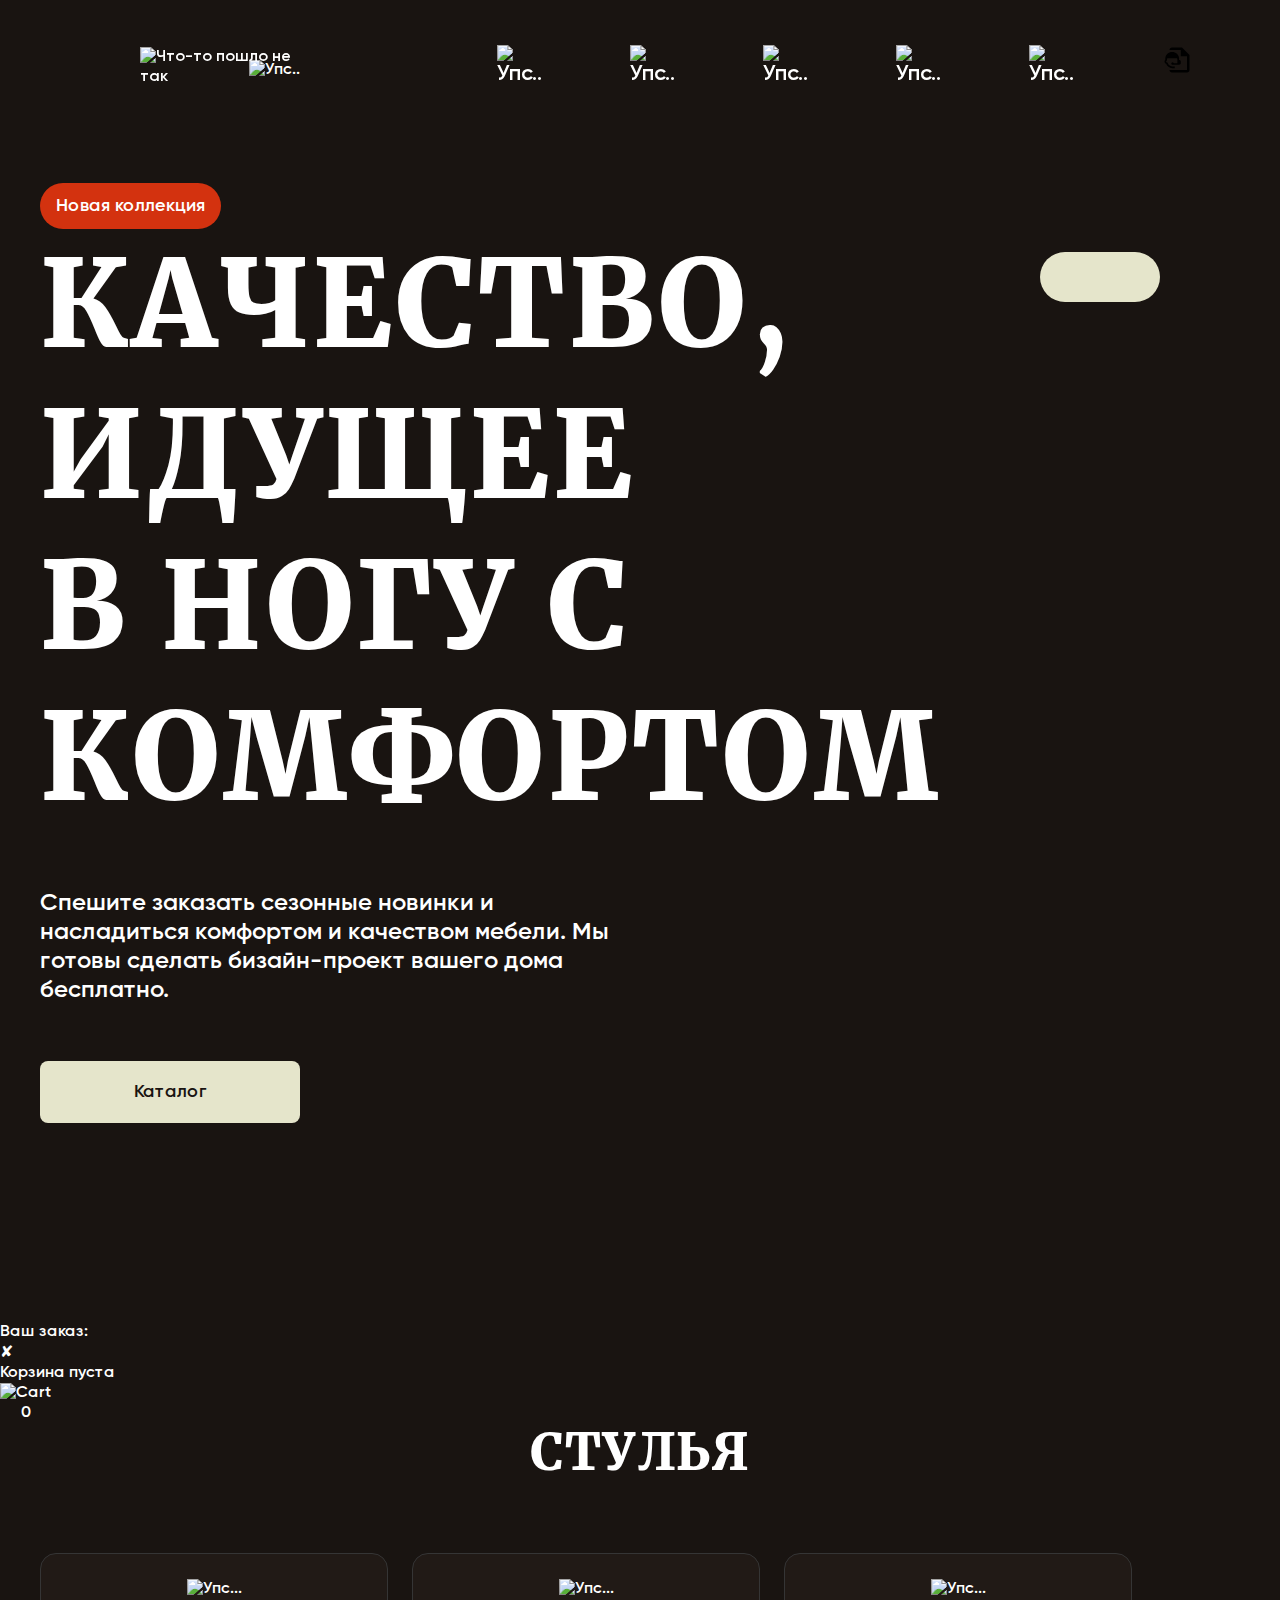
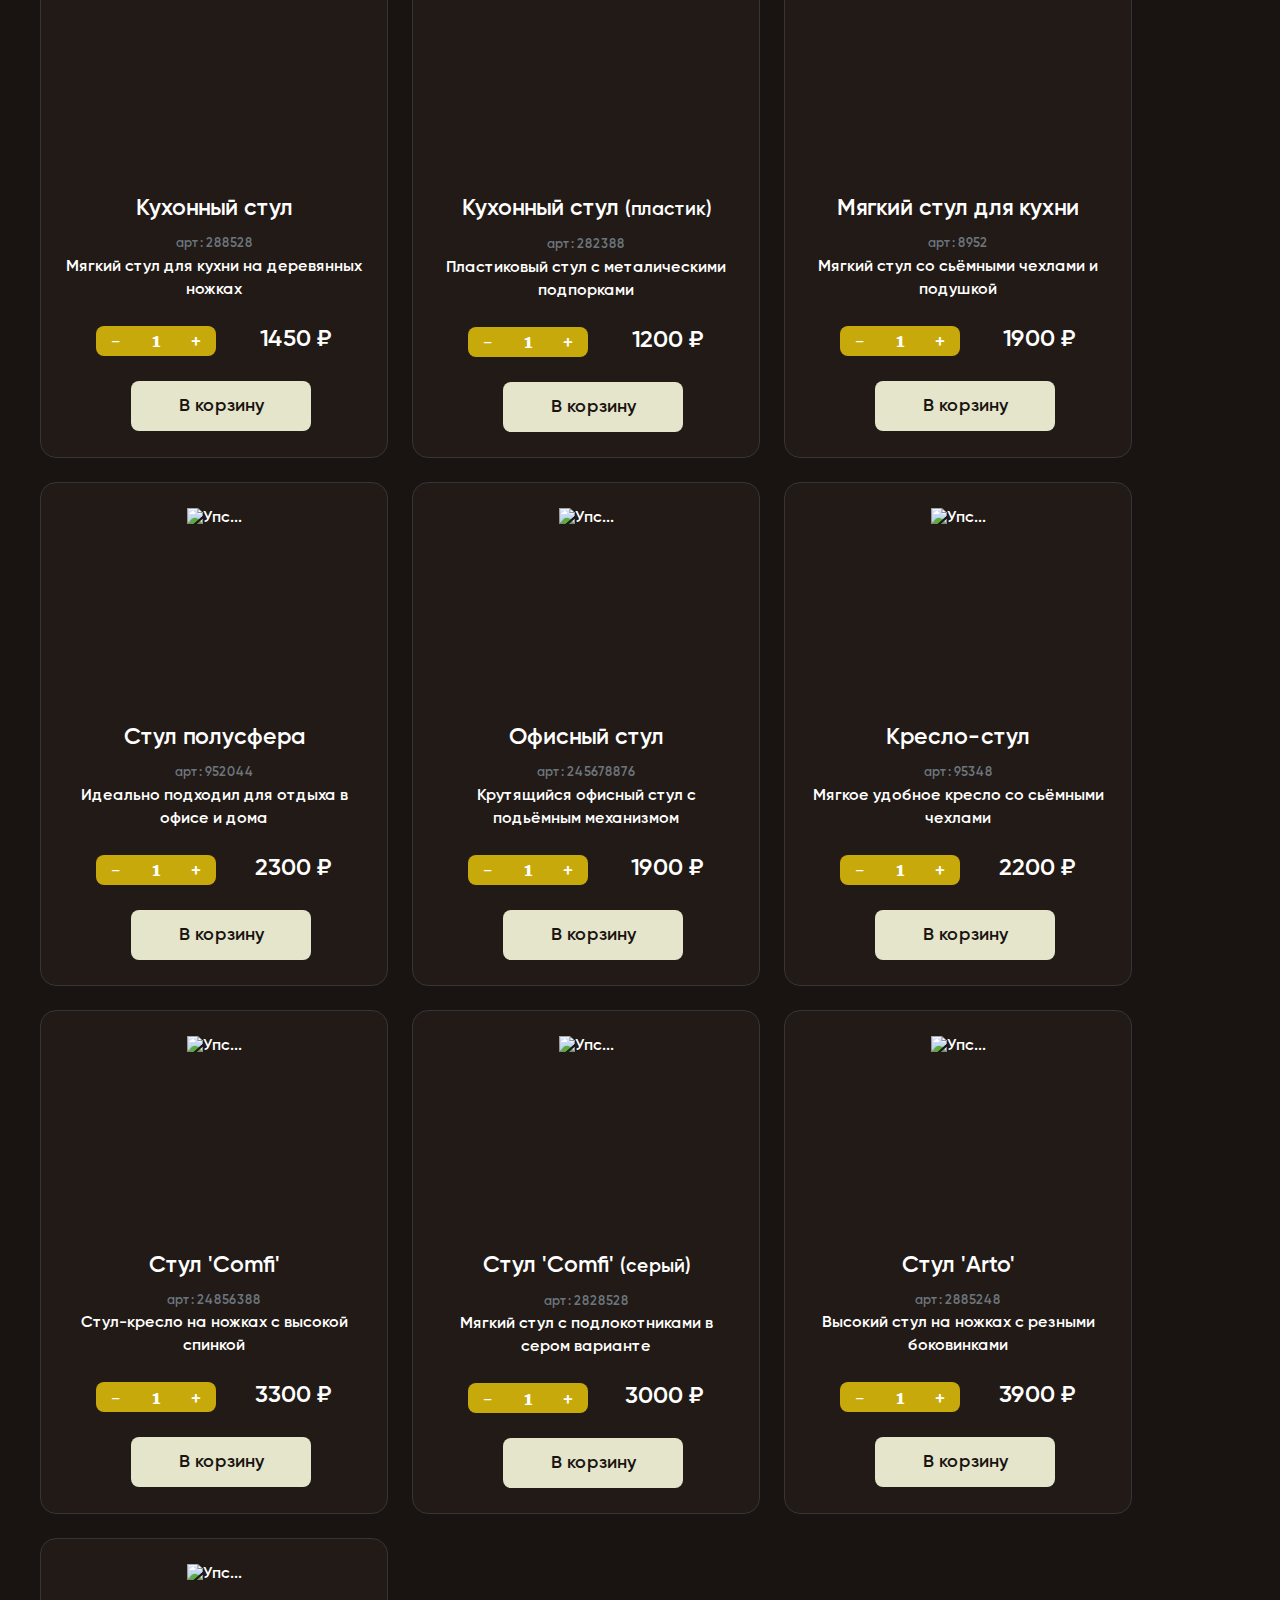
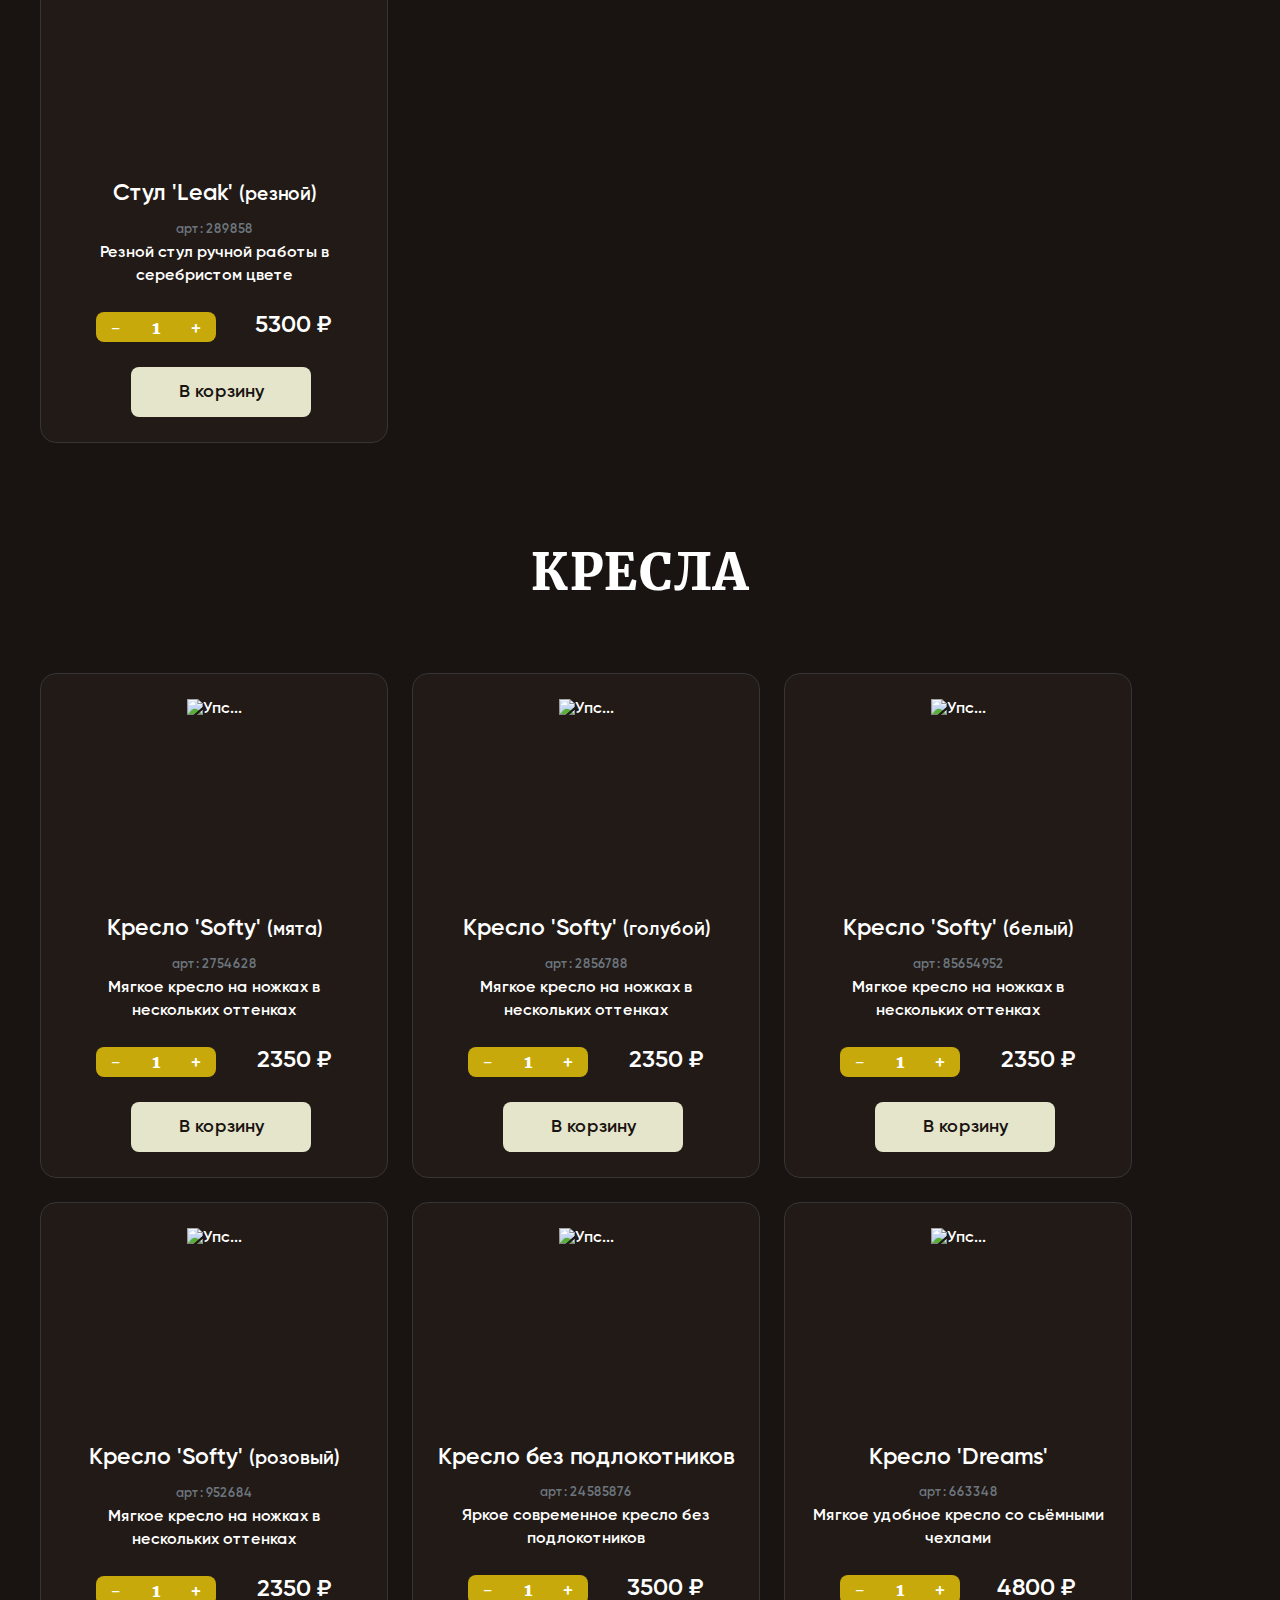
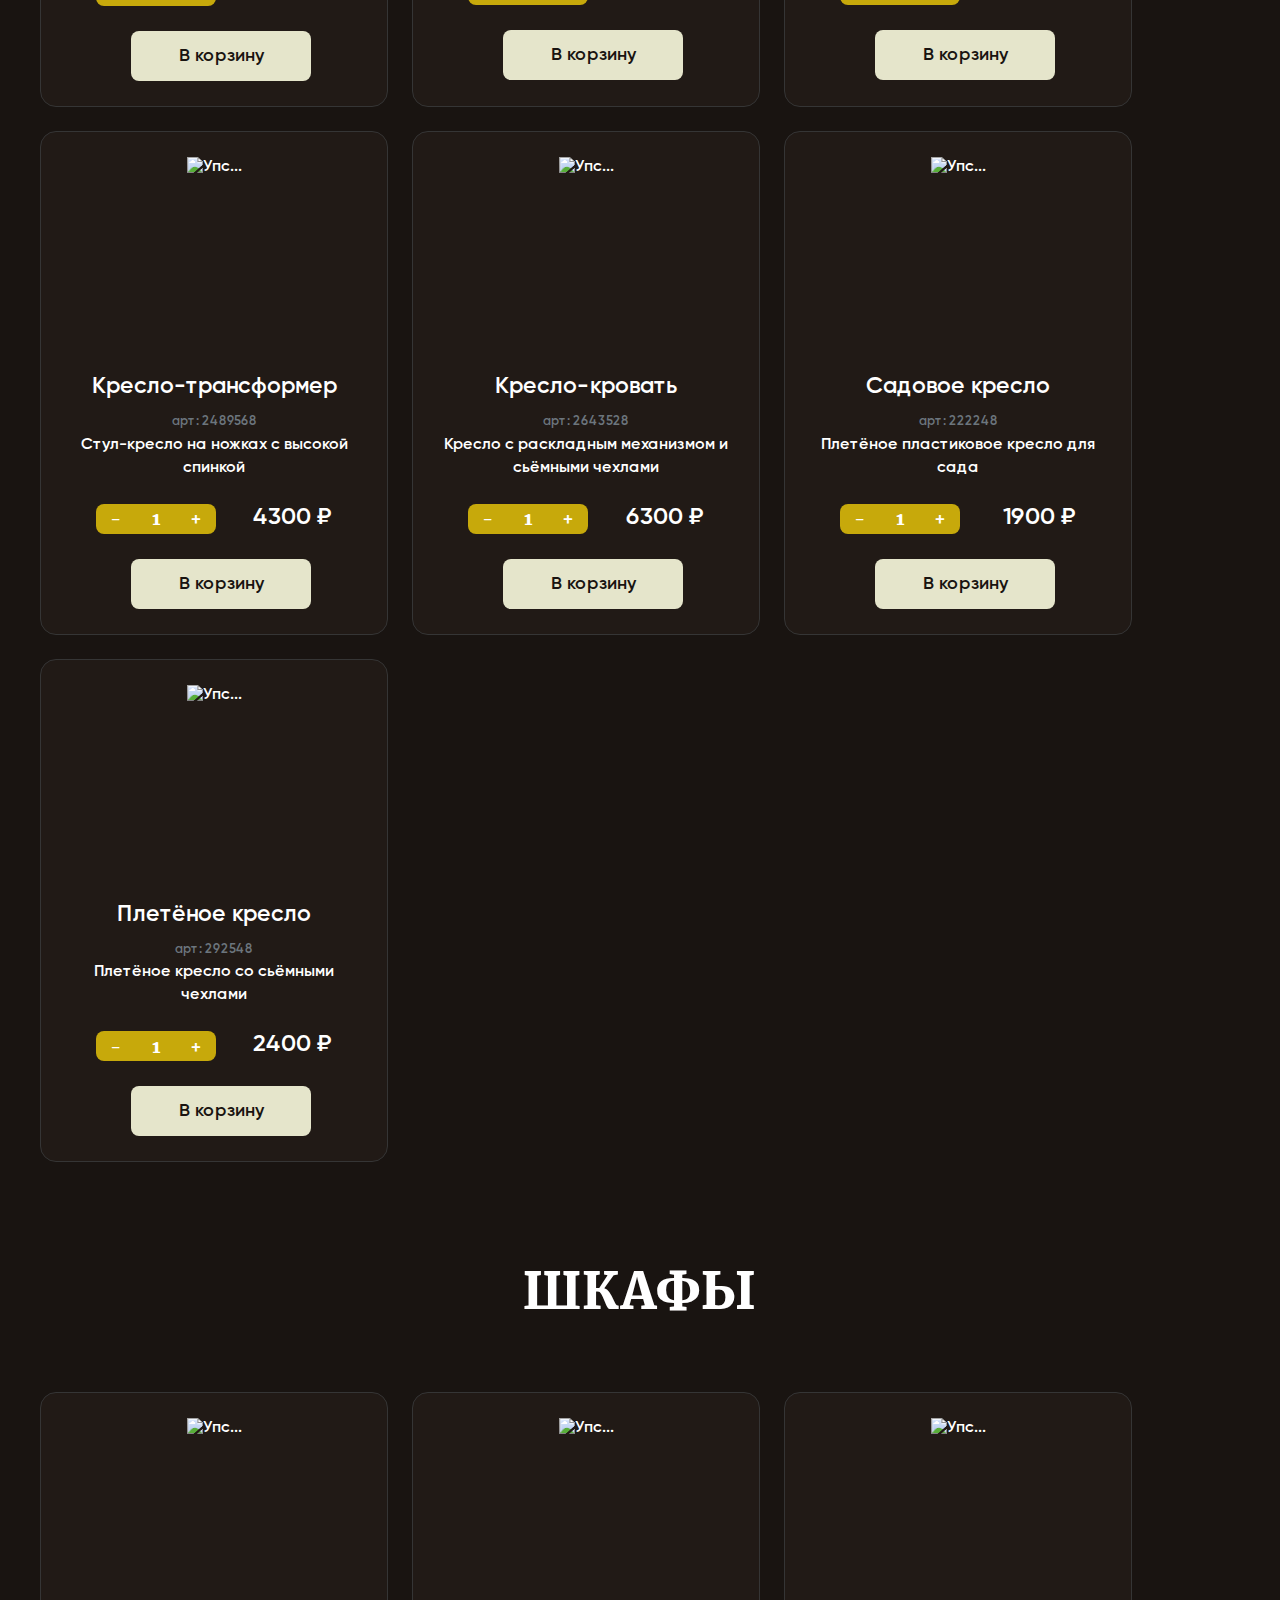
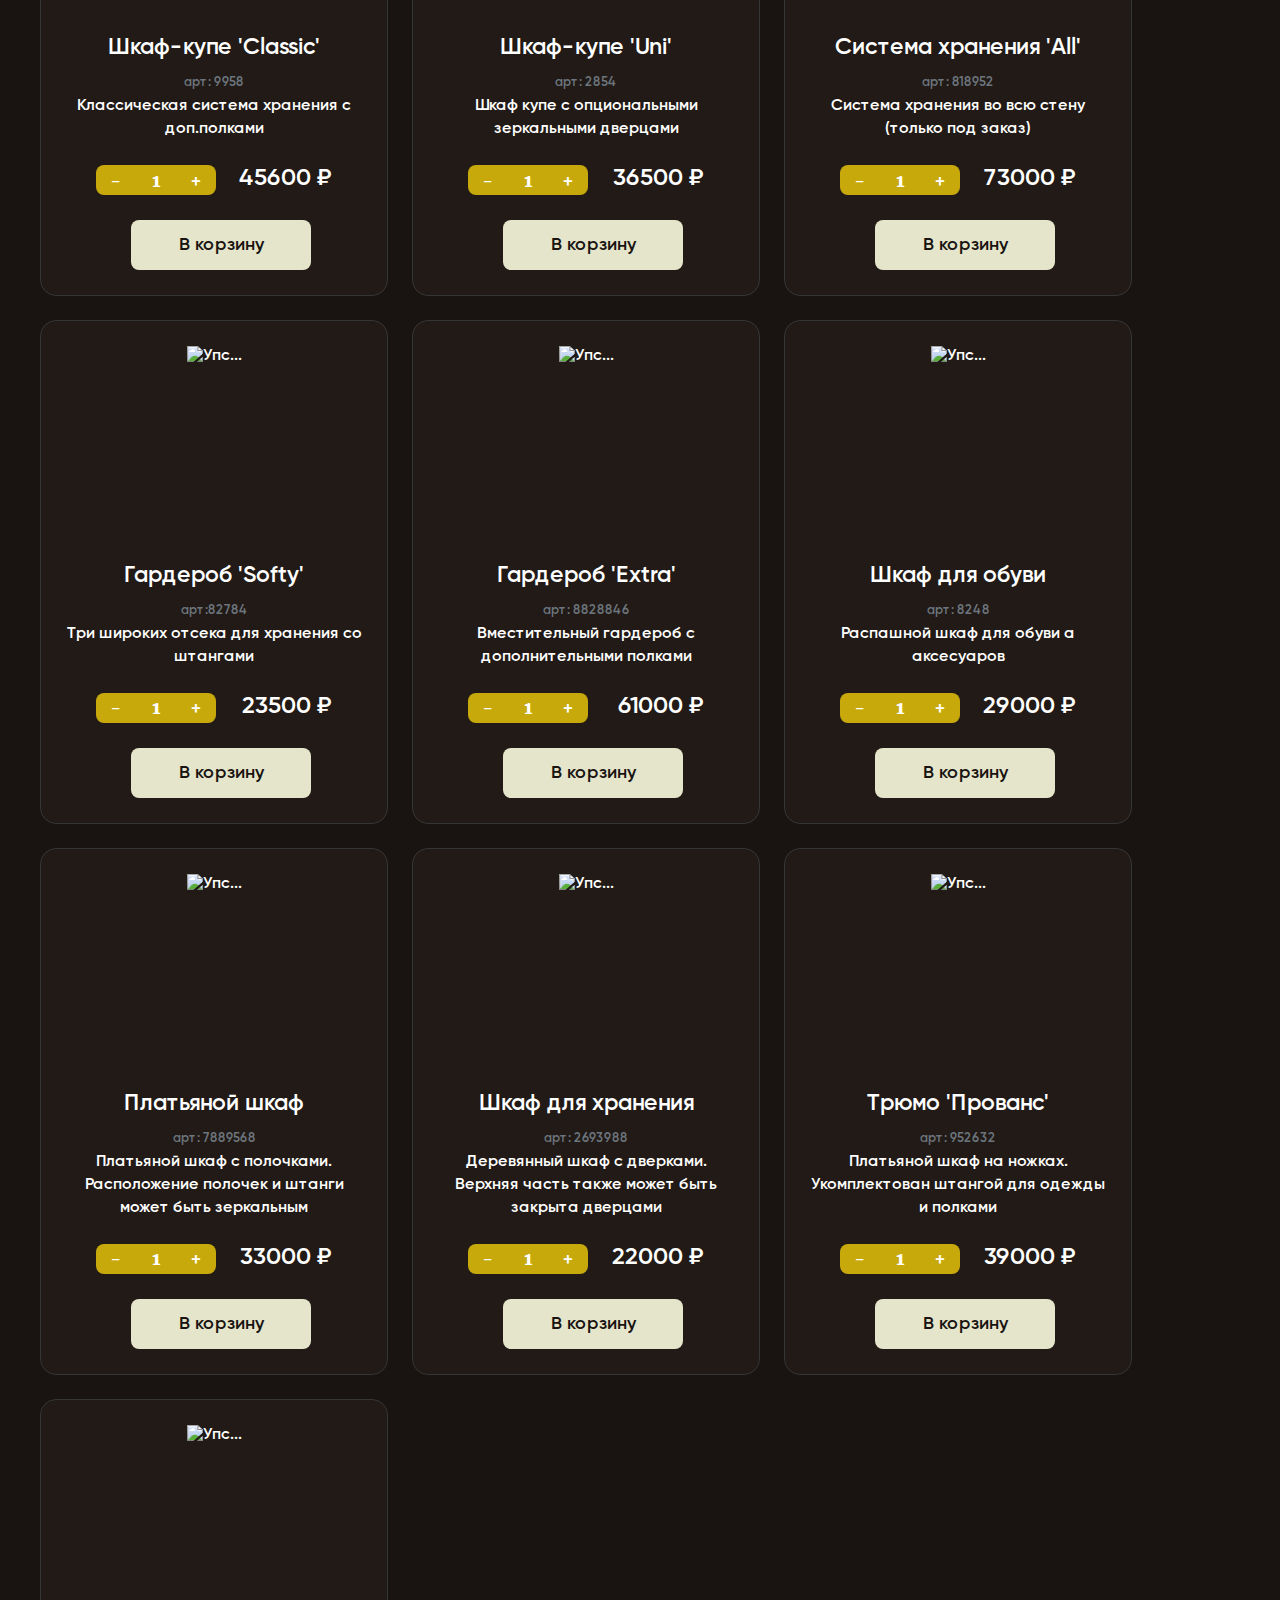
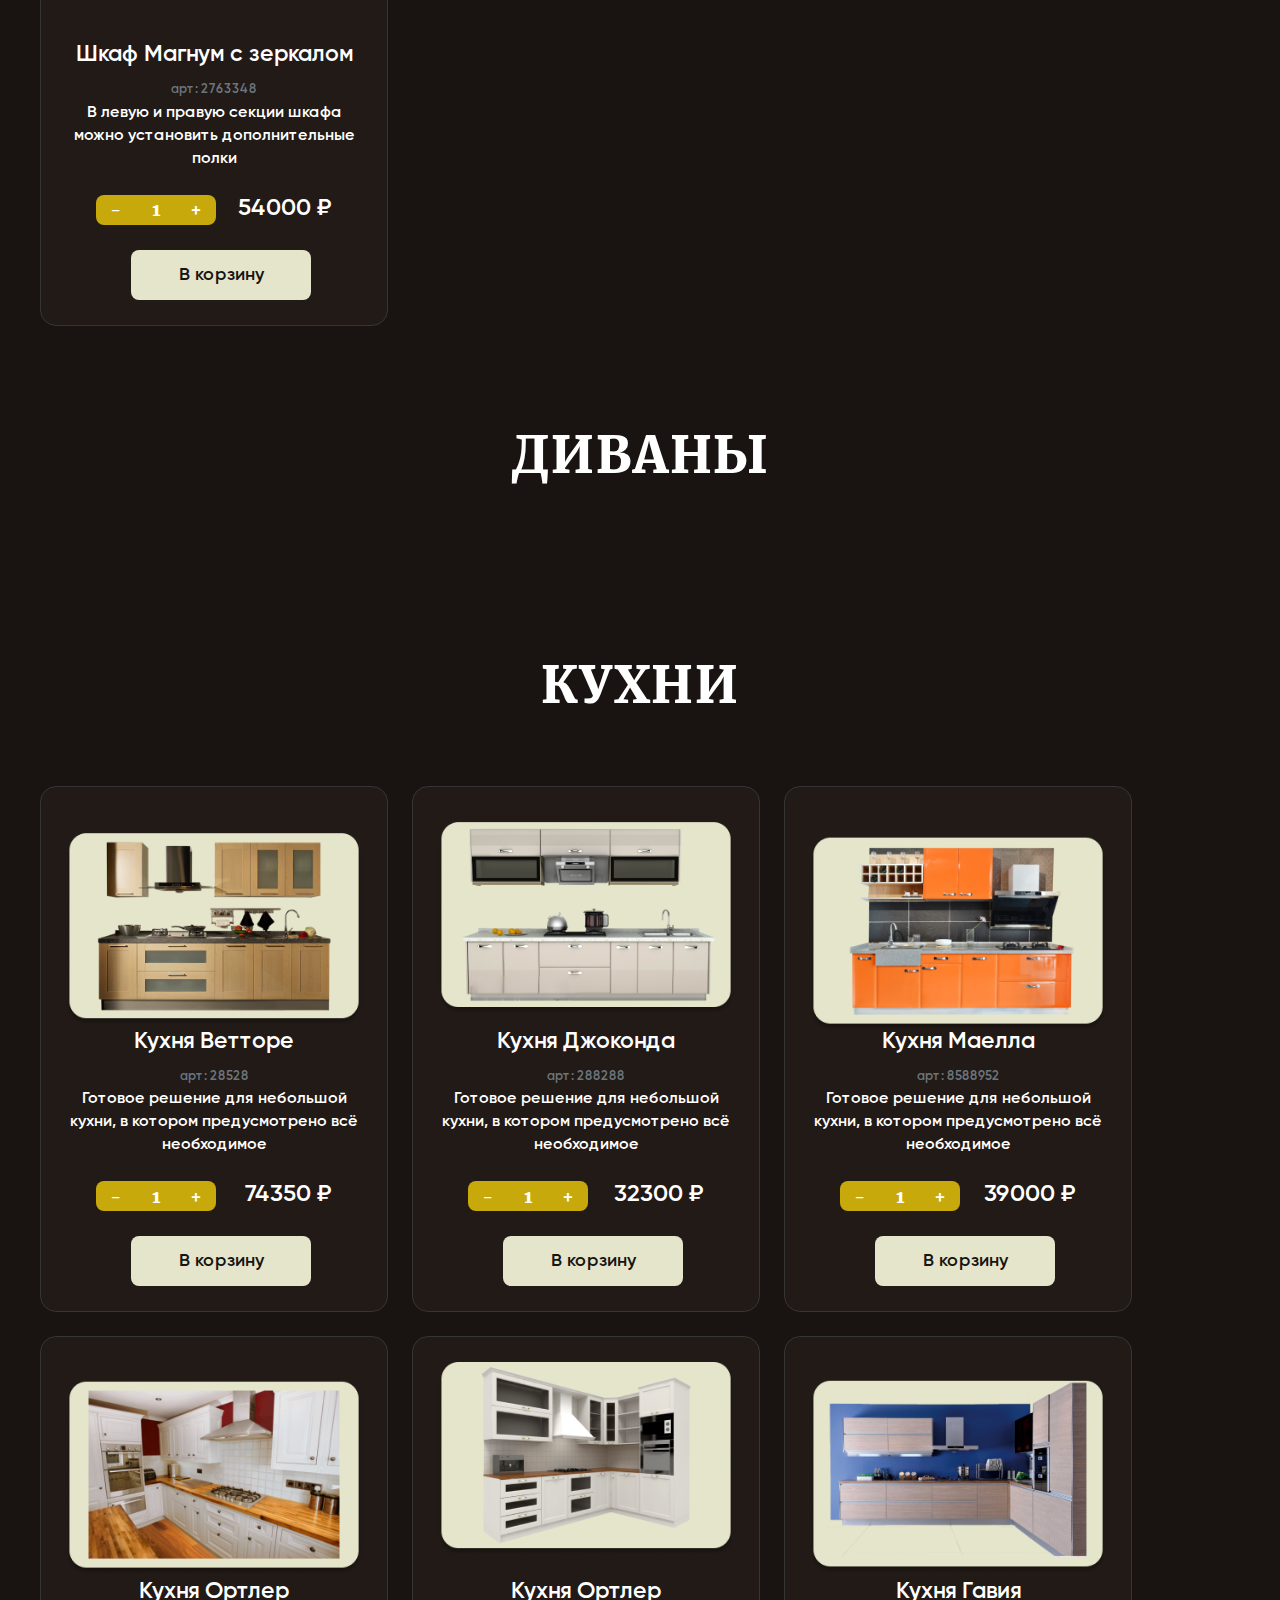
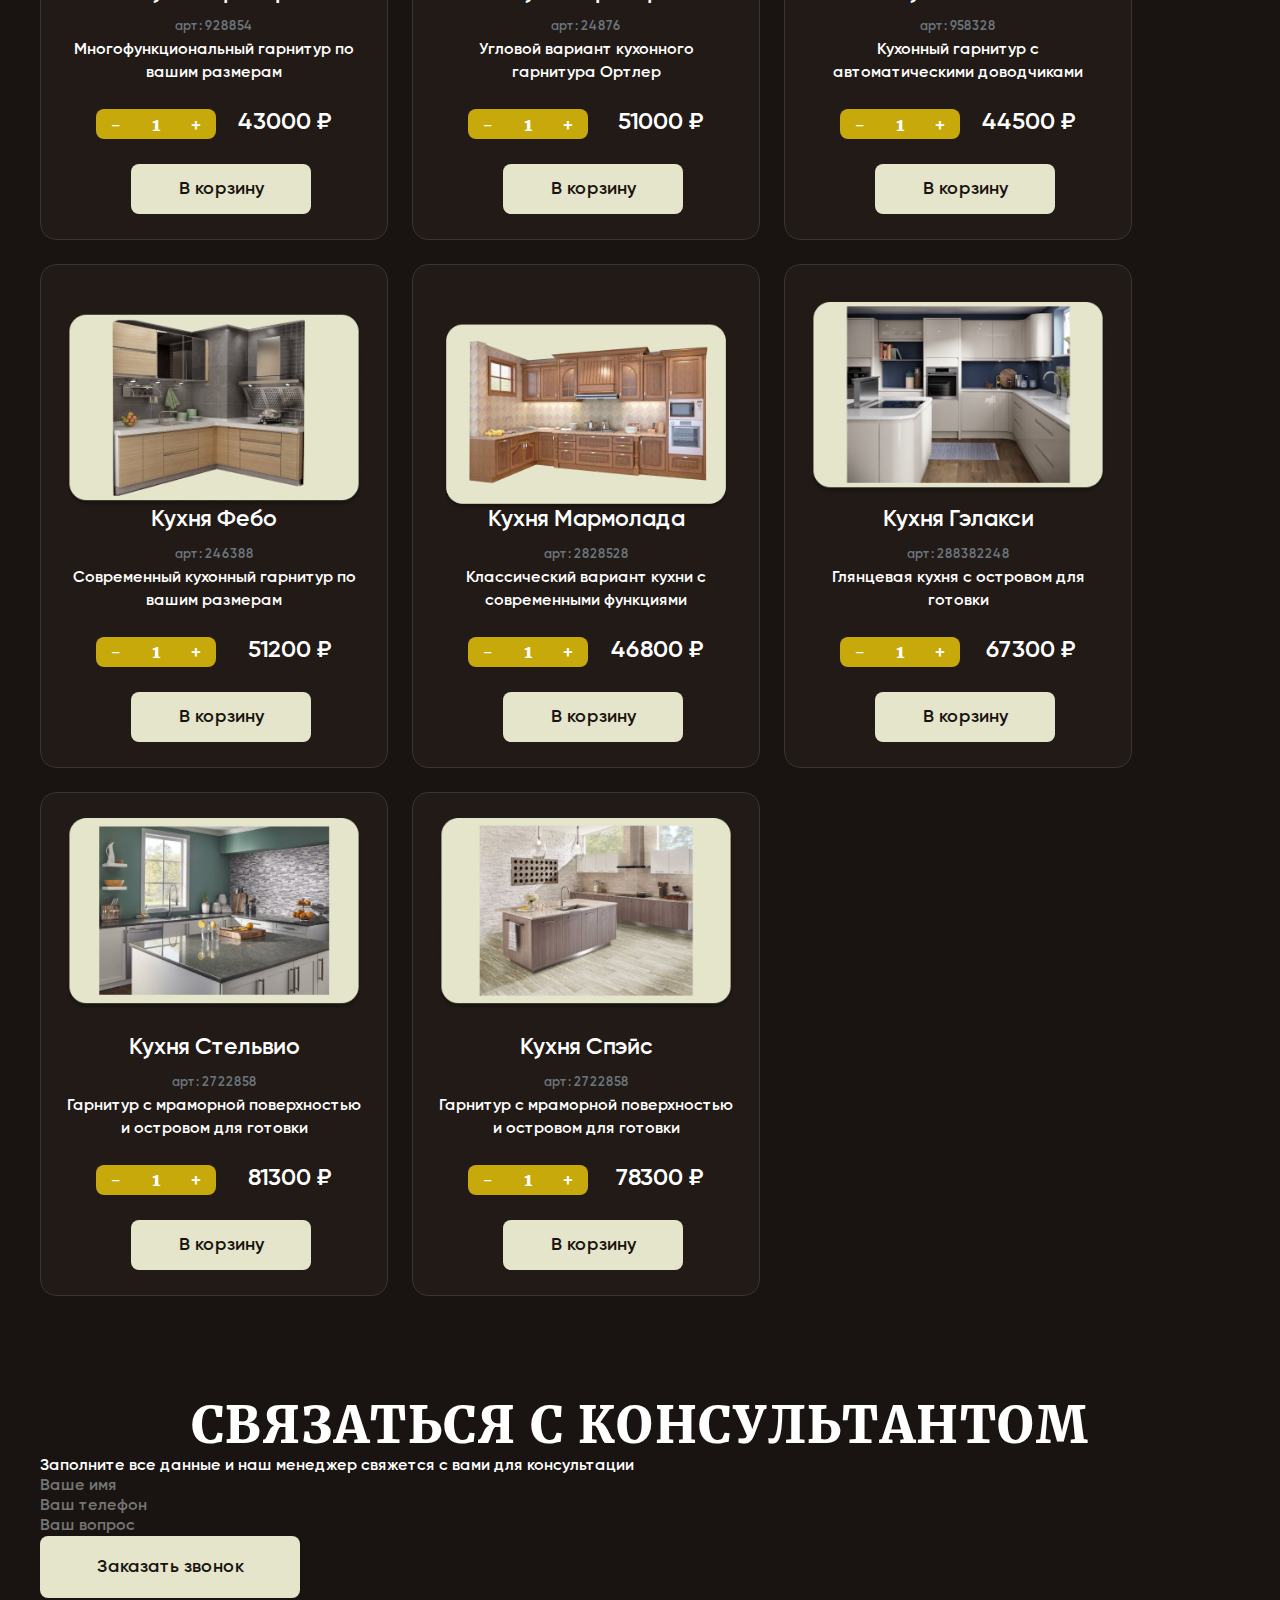
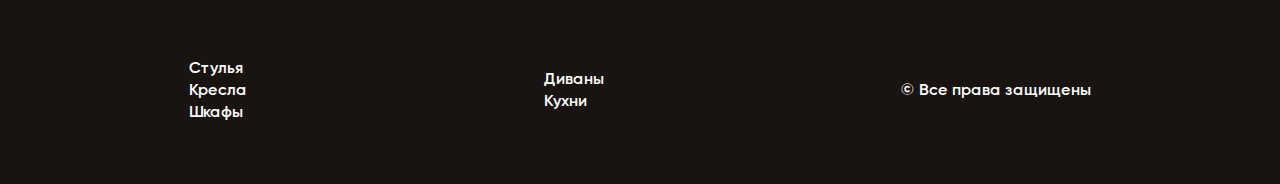
==== commit ea228088: "изменение в вёрстке кнопки корзины и блока самой корзины" ====
--- a/index.html
+++ b/index.html
@@ -21,20 +21,20 @@
                         <li class="menu-item"><a data-link="wardrobes"><div class="circle"><img src="./img/style/wardrobe.svg" alt="Упс.." title="Шкафы"></div></a></li>
                         <li class="menu-item"><a data-link="sofas"><div class="circle"><img src="./img/style/beds.svg" alt="Упс.." title="Кровати и диваны"></div></a></li>
                         <li class="menu-item"><a data-link="kitchen"><div class="circle"><img src="./img/style/kitchens.svg" alt="Упс.." title="Кухни"></div></a></li>
-                        <li class="menu-item"><a class="cartIcon"><div class="circle"><img src="./img/style/cart.svg" alt="Упс.." title="Корзина"></div></a></li>
                         <li class="menu-item"><a data-link="help"><div class="circle"><img src="./img/style/help.svg" alt="Упс.." title="Связаться с нами"></div></a></li>
+                        
                     </ul>
                 </nav>
             </div>
-            <button class="theme themetoggle">
-                <span class="ThemeInfo"></span>
-            </button>
         </header>
         
         <section class="main-content">
             <div class="container">
                 <div class="main-info">
                     <span class="main-small-info">Новая коллекция</span>
+                    <button class="theme themetoggle">
+                        <span class="ThemeInfo"></span>
+                    </button>
                     <h4 class="main-title"> Качество, идущее в ногу с комфортом</h4>
                     <p class="main-text">Cпешите заказать сезонные новинки и насладиться комфортом и качеством мебели. Мы готовы сделать бизайн-проект вашего дома бесплатно.</p>
                     <div class="main-action">
@@ -48,45 +48,62 @@
         <button class="back-to-top hidden" title="Вернуться наверх">	&#9650;</button>
     </section>
 
-    <section class="showCart">
-        <form action="/somewhere_else">
-			<div class="card-body">
-                <div class="cartHeader">
-                    <h5 class="card-title">Ваш заказ</h4>
-                    <div class="cancel">&#10008;</div>
-                </div>
-                
-
-                <div data-cart-empty> Корзина пуста </div>
-
-                <div class="cart-wrapper"></div>
-
-                <!-- Стоимость заказа -->
-                <div class="cart-total">
-                    <p data-cart-delivery class="none">
-                        <span>Доставка:</span>
-                        <span class="delivery-cost">2500 ₽</span><br>
-                        <span class="deliveryText">Бесплатно при заказе от 50000 ₽</span>
-                    </p>
-                    <p><span>Итого:</span>
-                        <span class="total-price">0</span>
-                        <span class="rouble">₽</span></p>
-                </div>
-            </div>
-
-            <!-- Оформить заказ -->
-            <div id="order-form" class="card-body none">
-                <h5 class="card-title">Оформить заказ</h4>
-                <form>
-                    <div class="form-group">
-                        <input type="text" class="form-control" placeholder="Ваш номер телефона">
-                    </div>
-                    <button type="submit" class="free">Заказать</button>
-                </form>
-            </div>
-
-        </form>
-    </section>
+    <div class="purchase">
+                <section class="showCart visible">
+            <form action="./cart.html">
+                <div class="card-body">
+                    <div class="cartHeader">
+                        <h5 class="card-title">Ваш заказ:</h4>
+                        <div class="cancel">&#10008;</div>
+                    </div>
+                    
+
+                    <div data-cart-empty class="empty"> Корзина пуста </div>
+
+                    <div class="cartContent">
+                        <div class="cart-wrapper"></div>
+
+                        <div class="cart-total">
+                            <p data-cart-delivery class="none">
+                                <span>Доставка:</span>
+                                <span class="delivery-cost">2500 ₽</span><br>
+                                <span class="deliveryText">Бесплатно при заказе от 50000 ₽</span>
+                            </p>
+                            <p class="emptyBucket none"><span>Итого:</span>
+                                <span class="total-price">0</span>
+                                <span class="rouble">₽</span></p>
+
+                            <div id="order-form" class="card-body none">
+                                <h5 class="card-title">Способ оплаты:</h4>
+                                <form>
+                                    <div class="form-group">
+                                        <input type="radio" name="payment" value="cash" id="cash-value" class="radio-hidden">
+						                <label for="cash-value" class="radio-label">Наличные</label>
+
+                                        <input type="radio" name="payment" value="card" id="card-value" class="radio-hidden">
+						                <label for="card-value" class="radio-label">По карте в офисе</label>
+
+                                        <input type="radio" name="payment" value="online" id="online-value" class="radio-hidden">
+						                <label for="online-value" class="radio-label">Онлайн</label>
+
+                                        <input type="radio" name="payment" value="loan" id="loan-value" class="radio-hidden">
+						                <label for="loan-value" class="radio-label">В кредит</label>
+
+                                    </div>
+                                    <button  class="freeDelivery confirm disabled" >Оформить заказ</button>
+                                </form>
+                            </div>
+                        </div>
+                    </div>
+                </div>
+            </form>
+        </section>
+
+        <button class="cart cartIcon" id="cart" title="Купить">
+            <img class="cart__image" src="./img/style/cart.svg" alt="Cart" />
+            <div class="cart__num" id="cart_num">0</div>
+        </button>
+    </div>
 
 
 
@@ -195,12 +212,12 @@
                         </div>
 
                         <div class="price">
-                            <div data-cart class="price__currency">2300 ₽</div>
-                        </div>
-                    </div>
-
-                    <div class="products-action">
-                        <button class="button product-button"> В корзину
+                            <div  class="price__currency">2300 ₽</div>
+                        </div>
+                    </div>
+
+                    <div class="products-action">
+                        <button data-cart class="button product-button"> В корзину
 
                         </button>
                     </div>
@@ -252,12 +269,12 @@
                         </div>
 
                         <div class="price">
-                            <div data-cart class="price__currency">2200 ₽</div>
-                        </div>
-                    </div>
-
-                    <div class="products-action">
-                        <button class="button product-button"> В корзину
+                            <div  class="price__currency">2200 ₽</div>
+                        </div>
+                    </div>
+
+                    <div class="products-action">
+                        <button data-cart class="button product-button"> В корзину
 
                         </button>
                     </div>
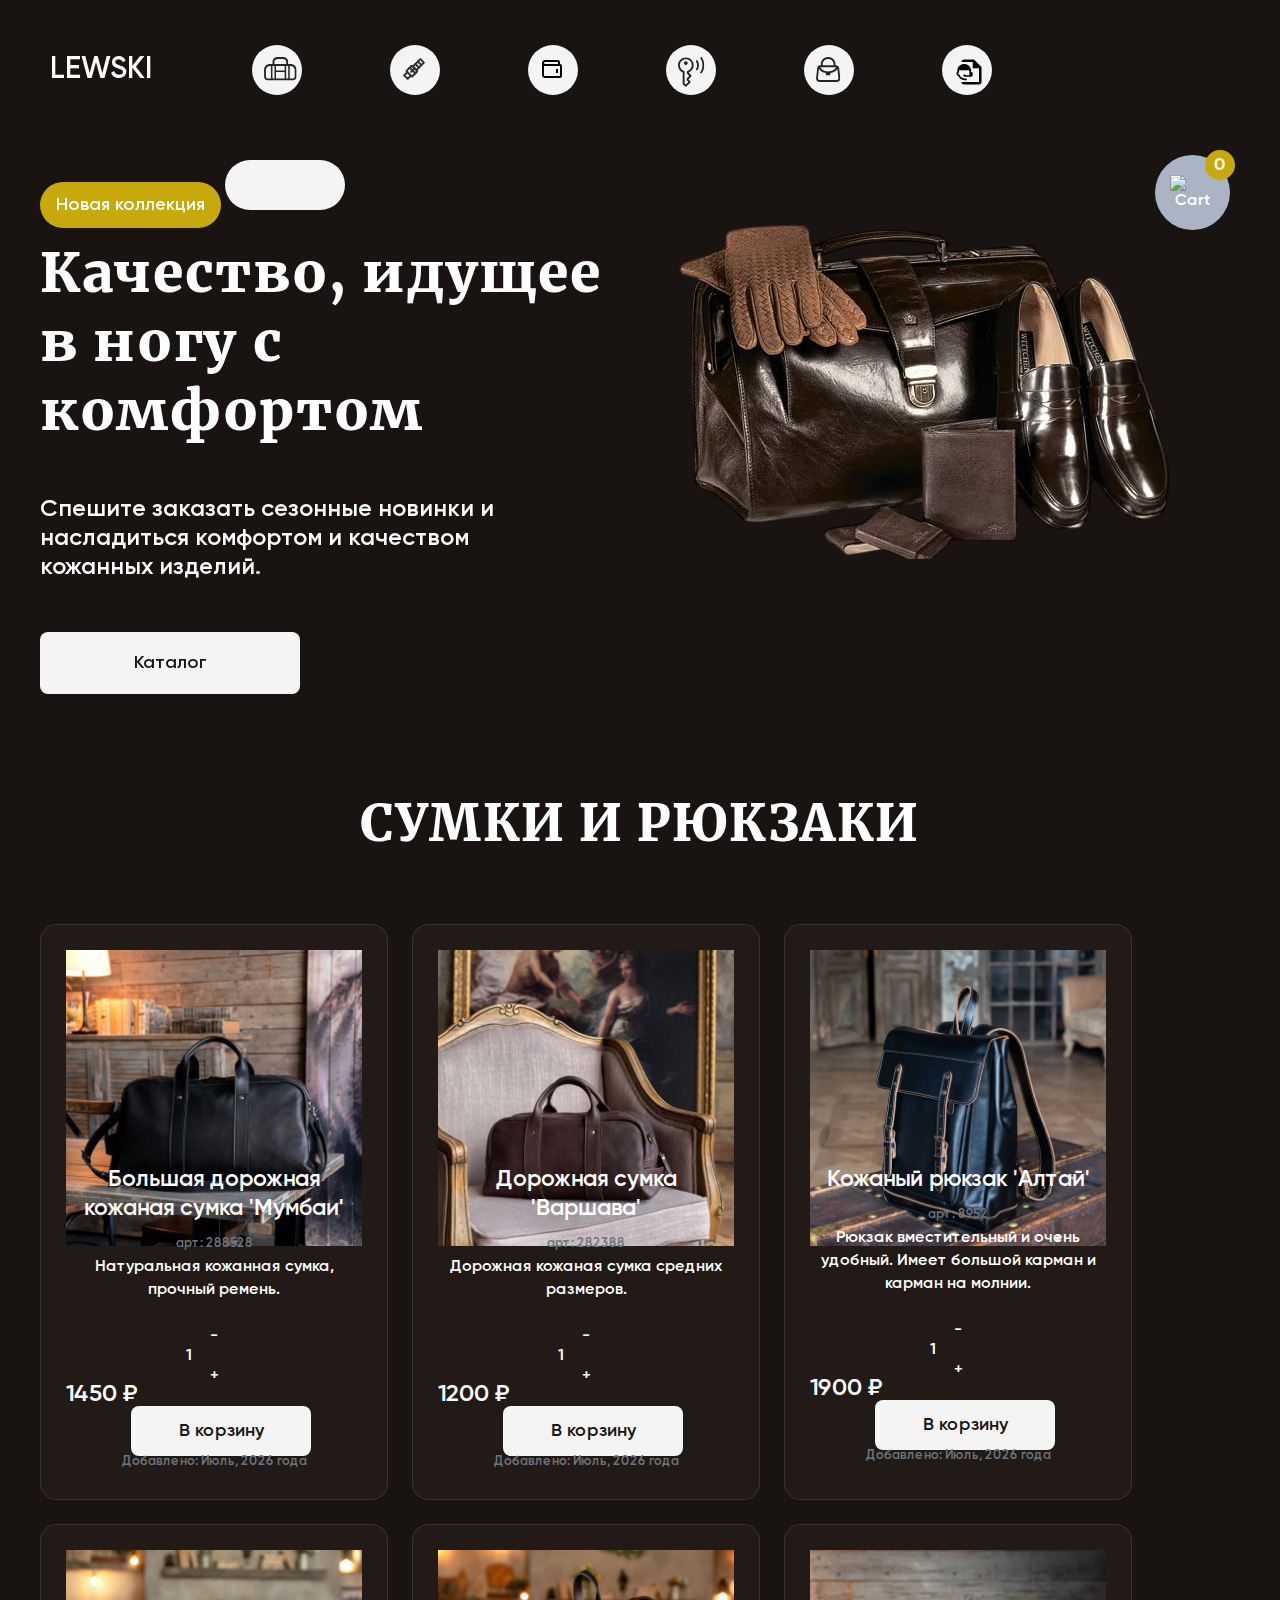
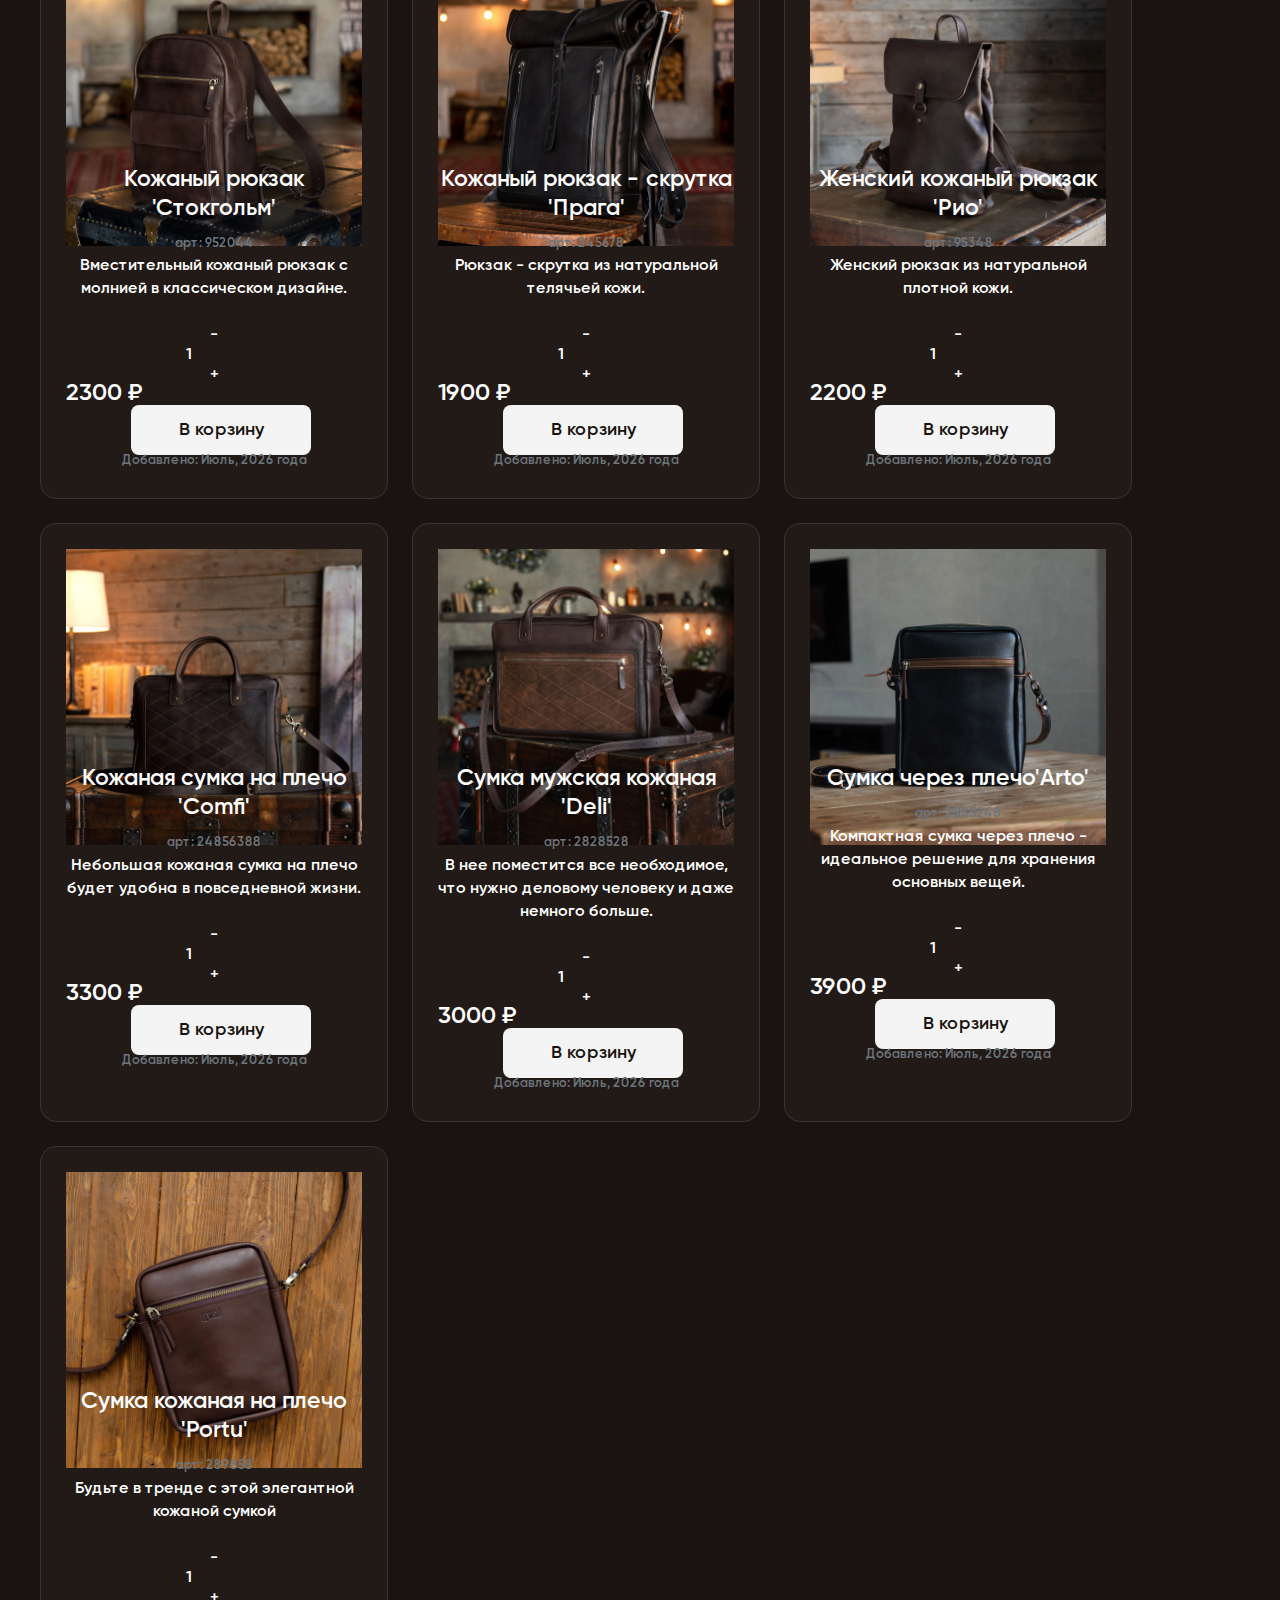
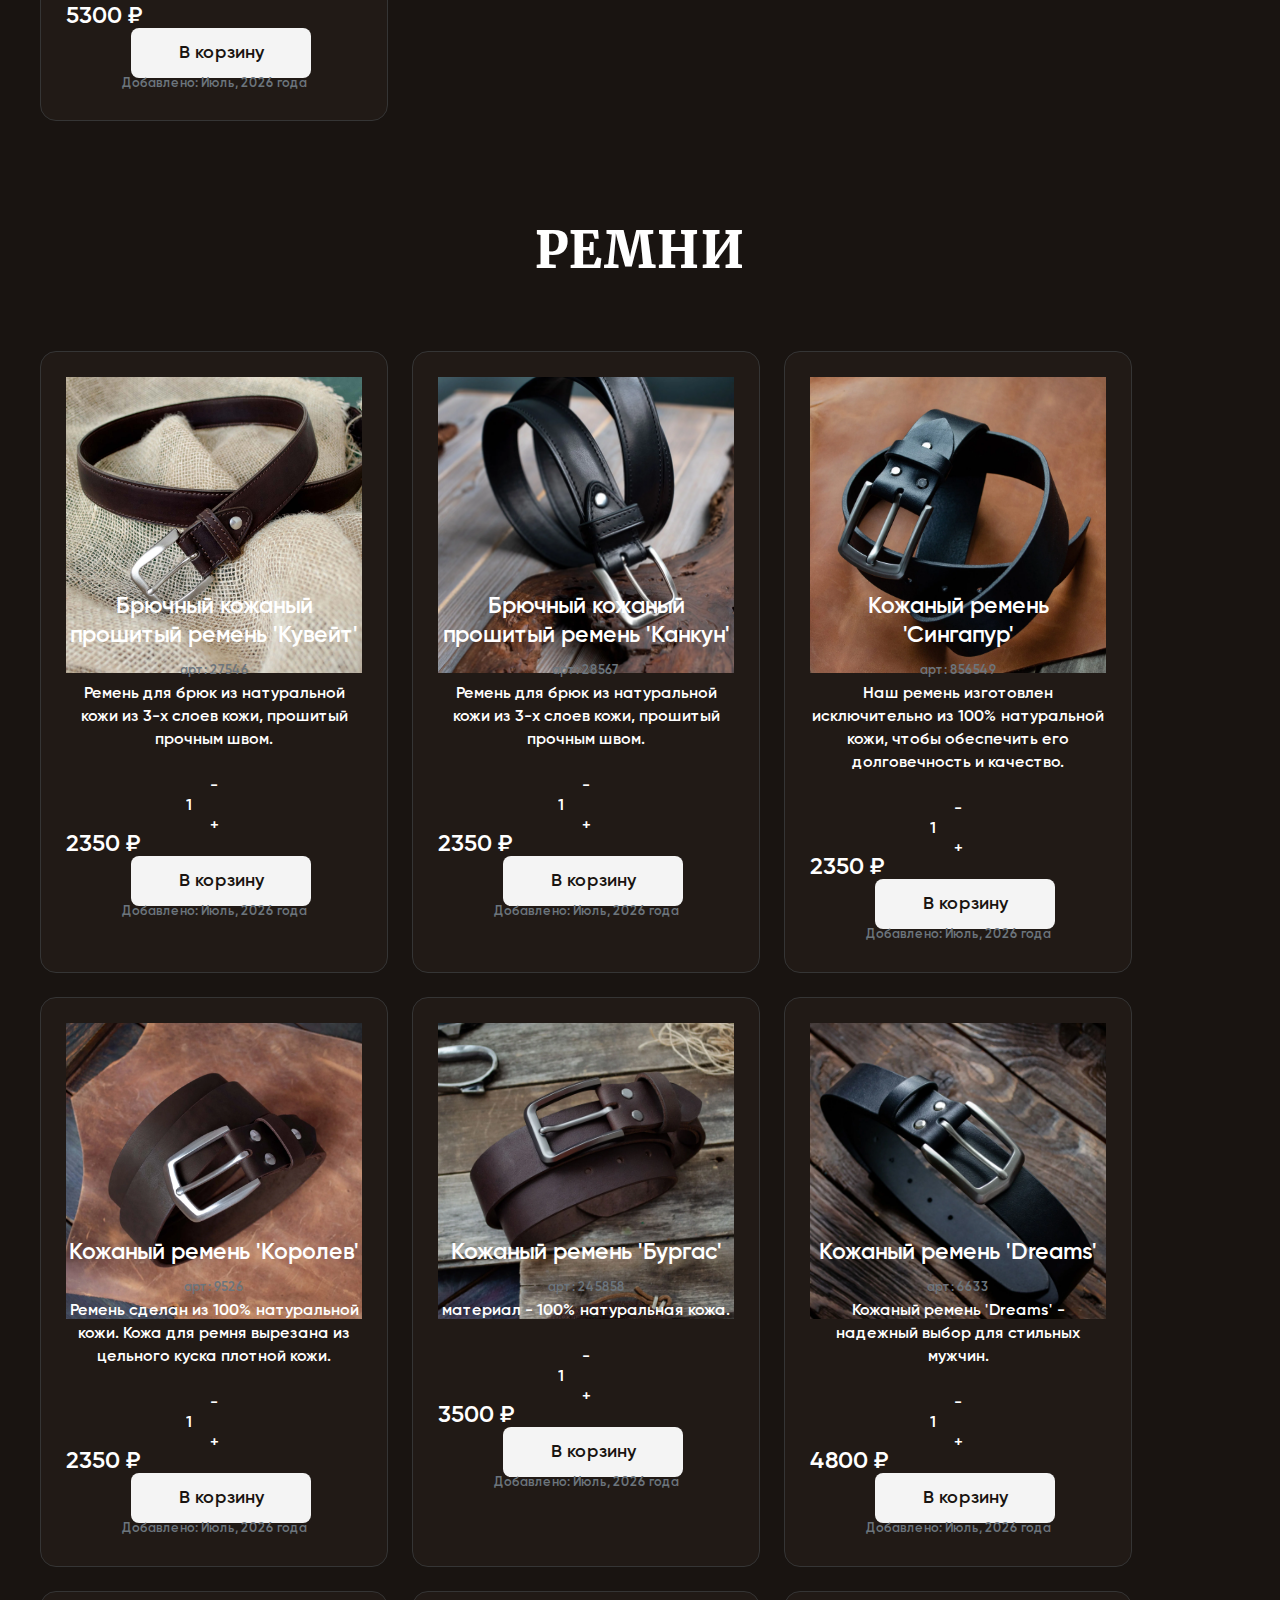
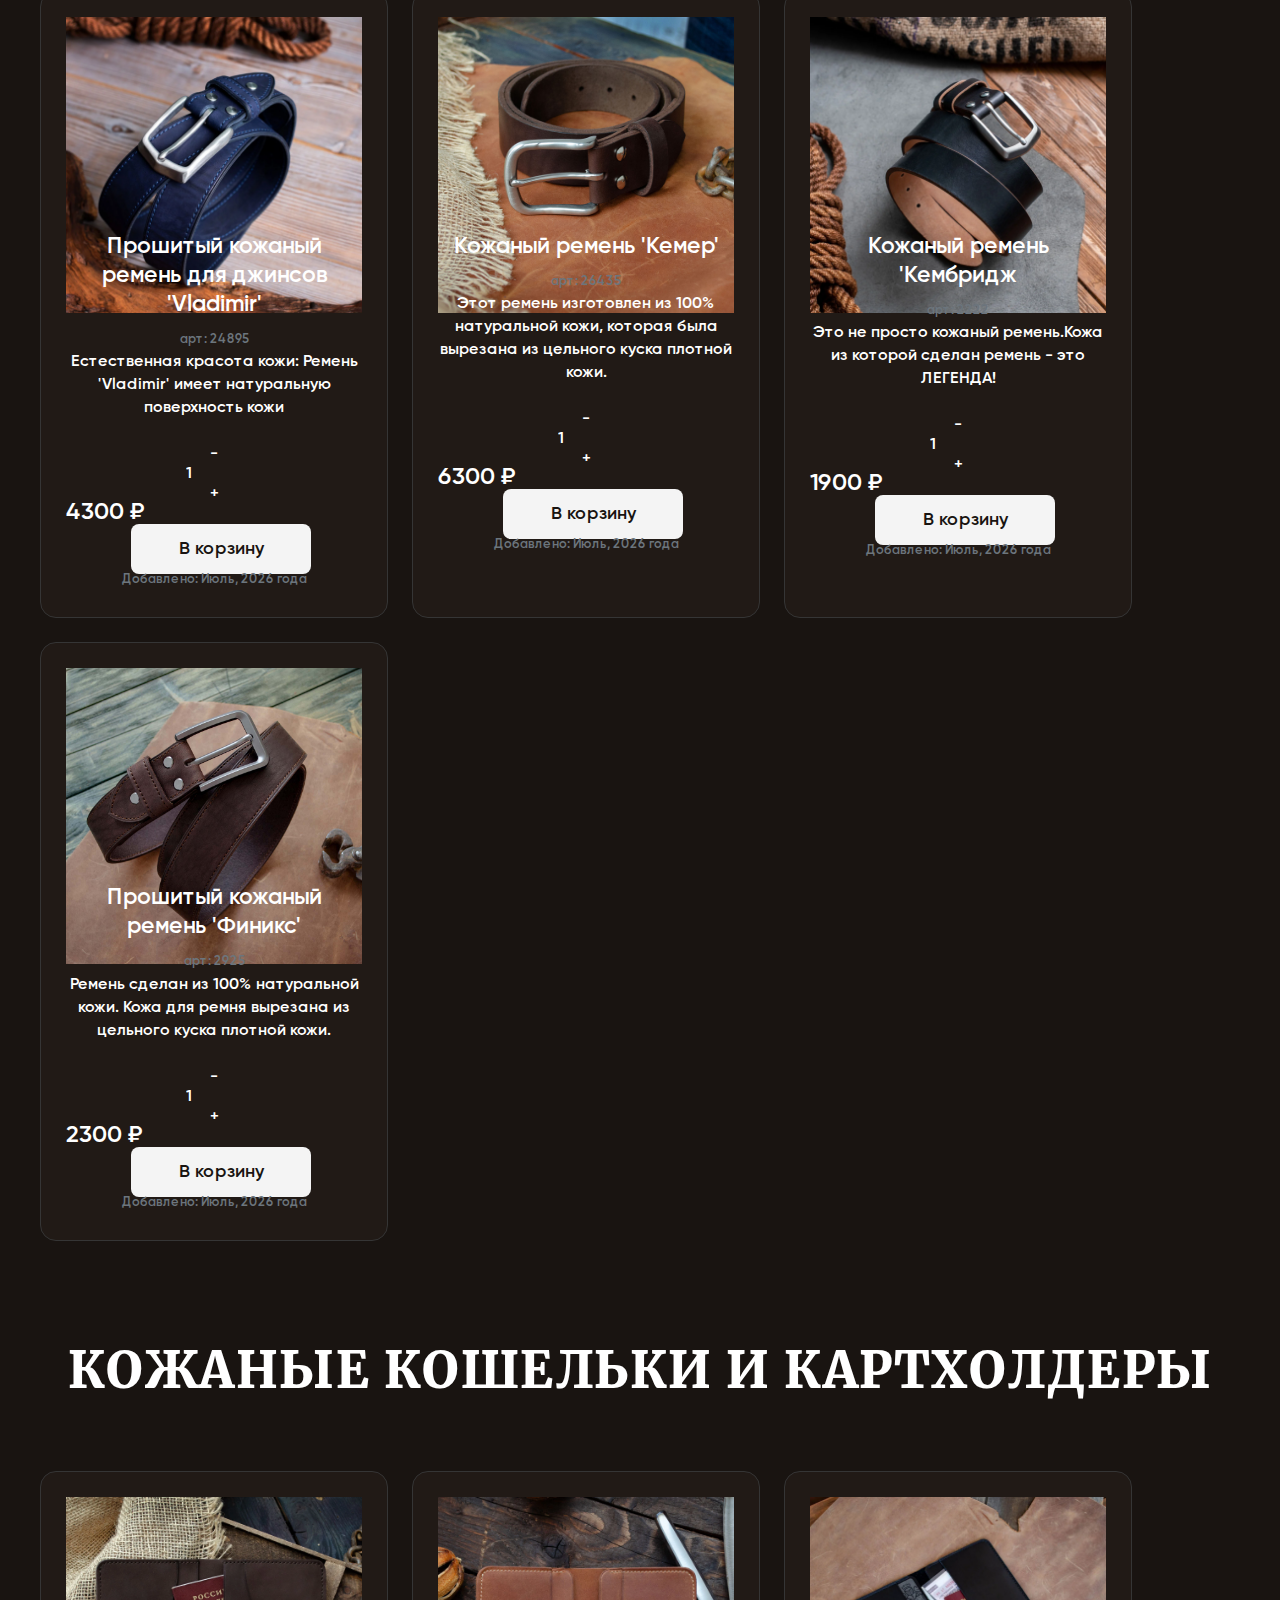
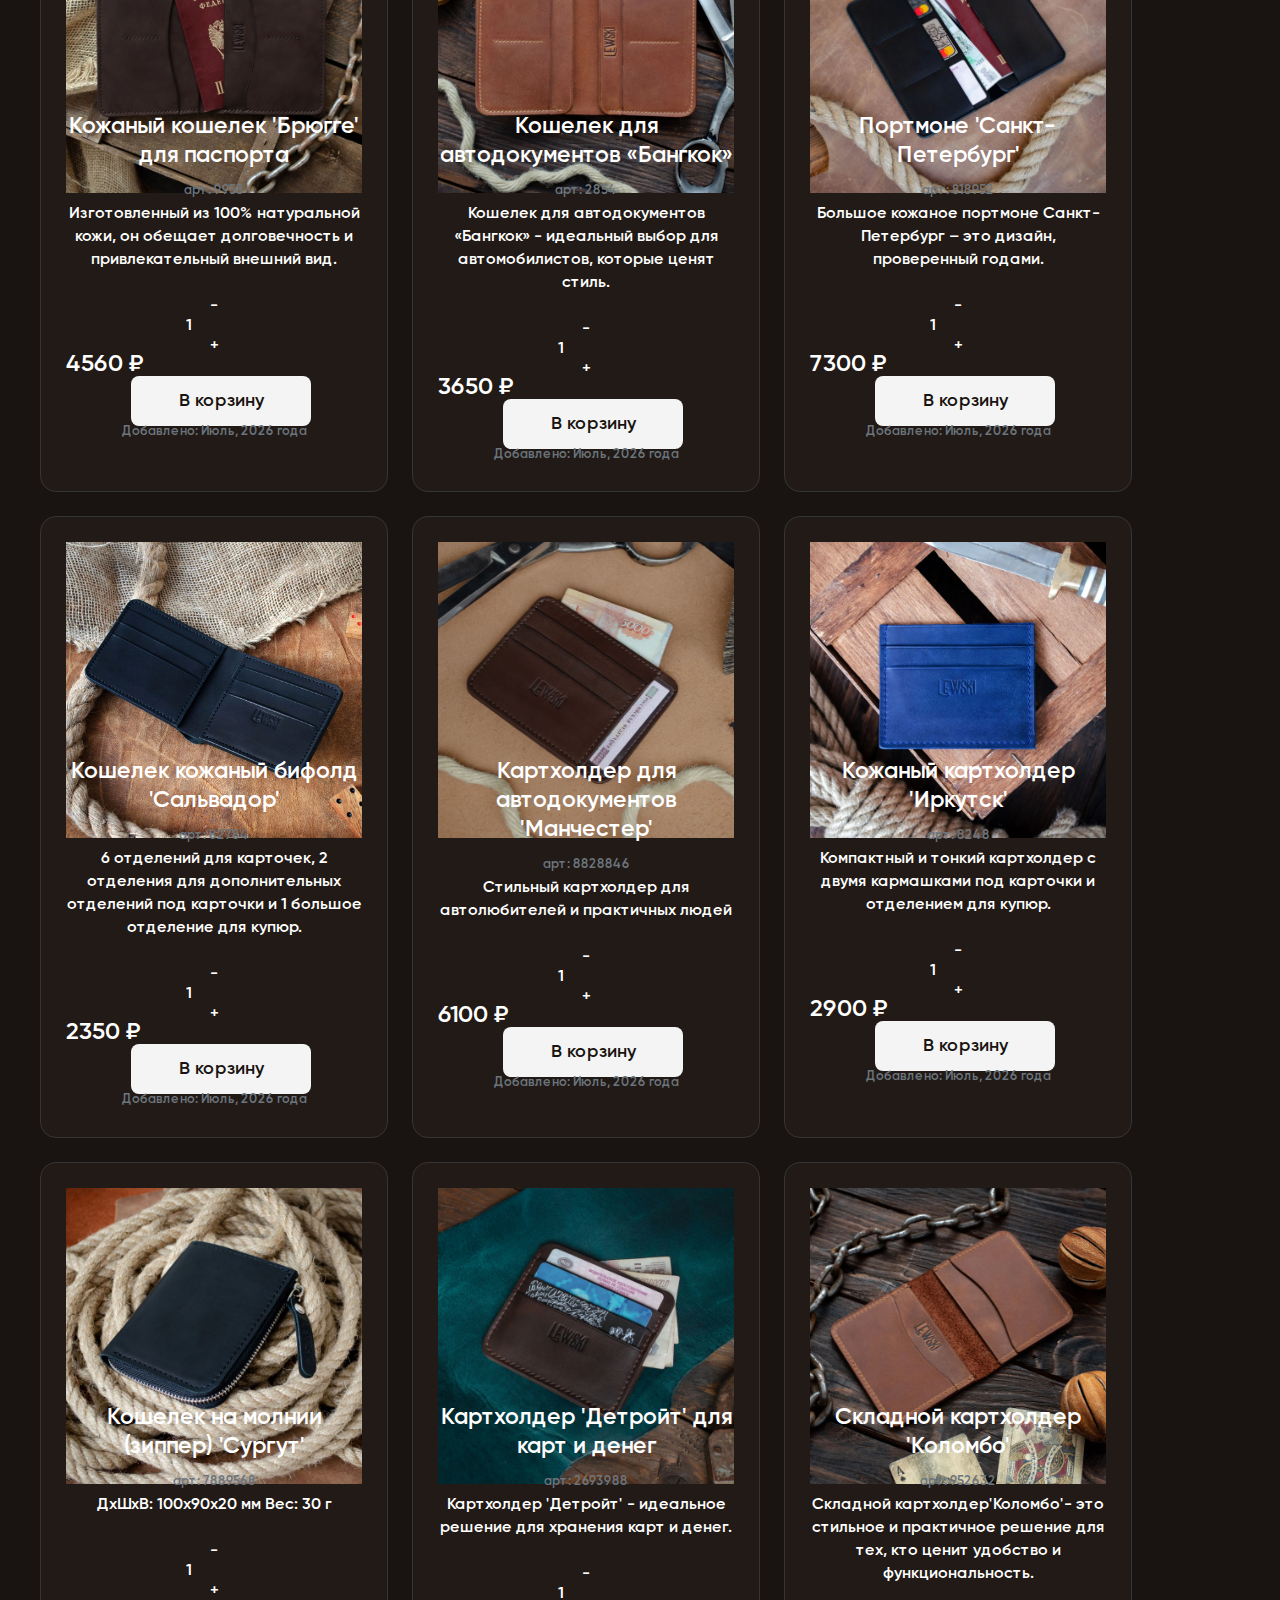
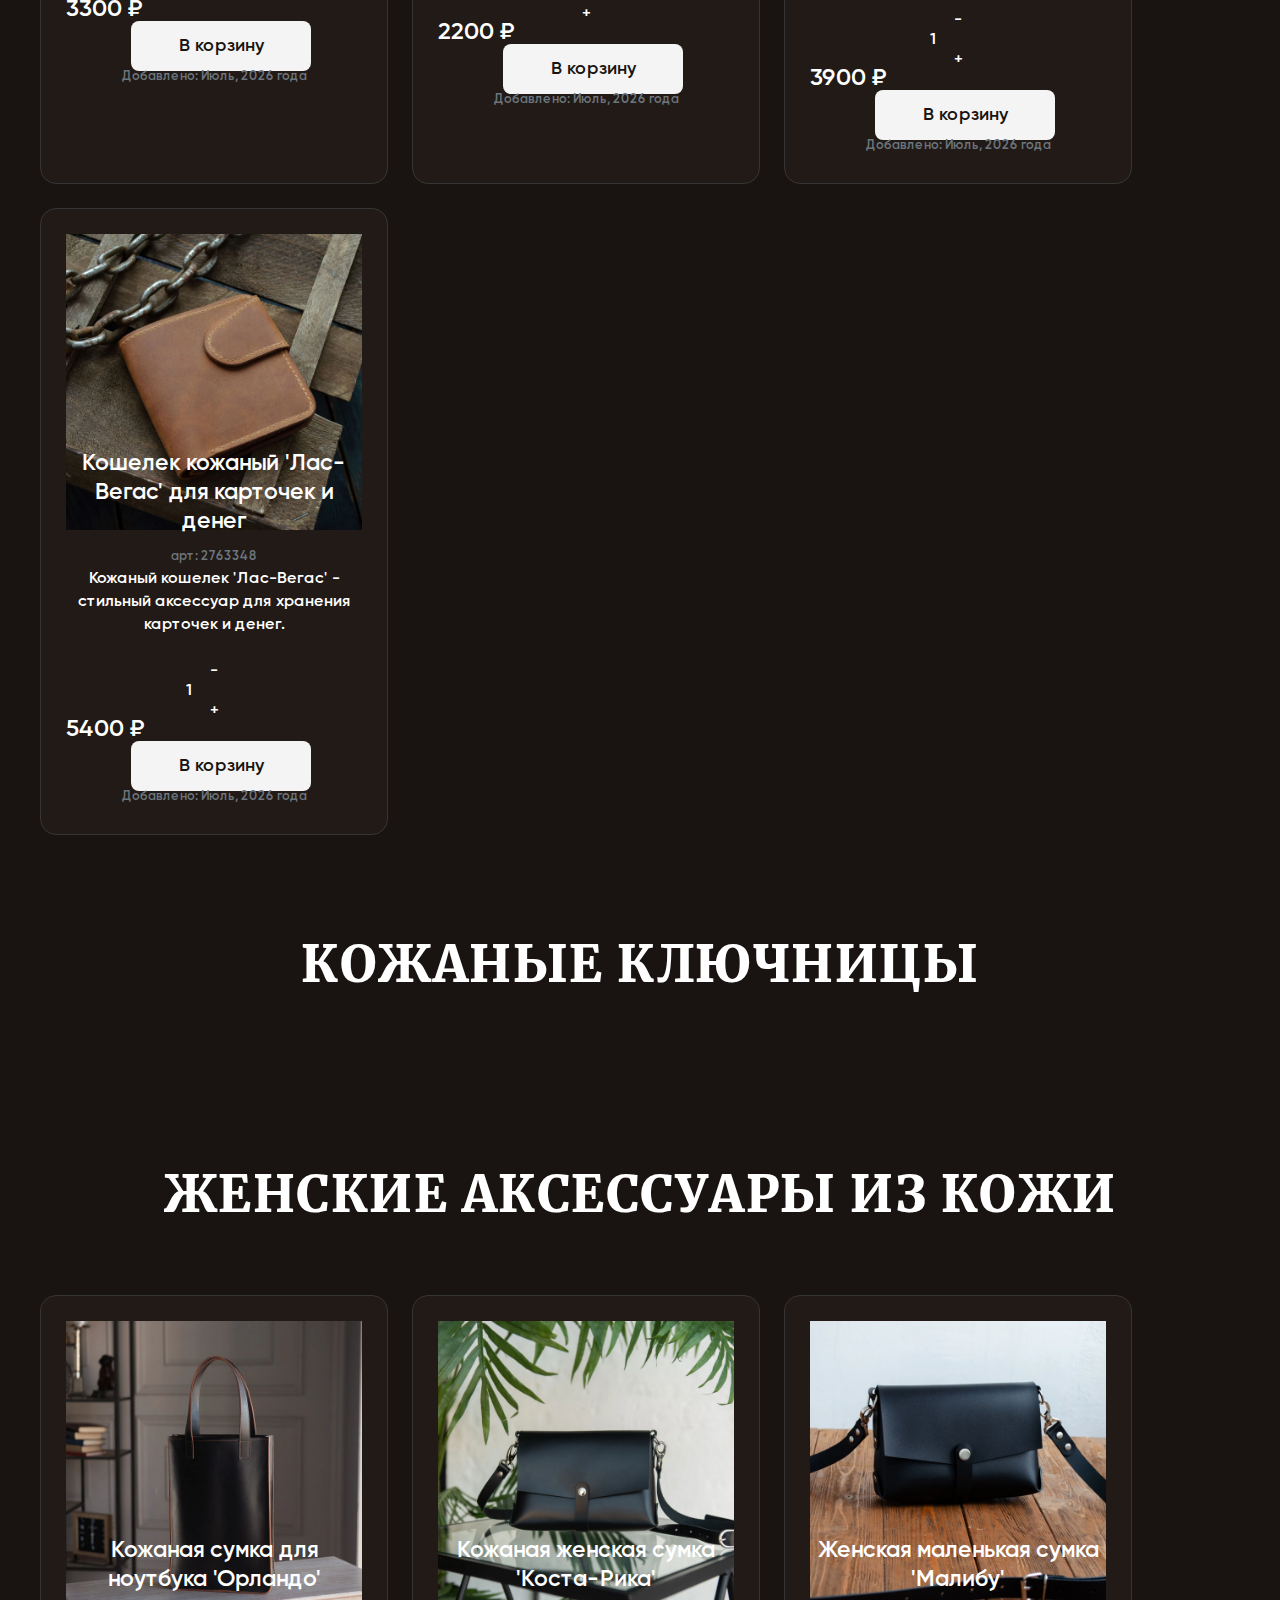
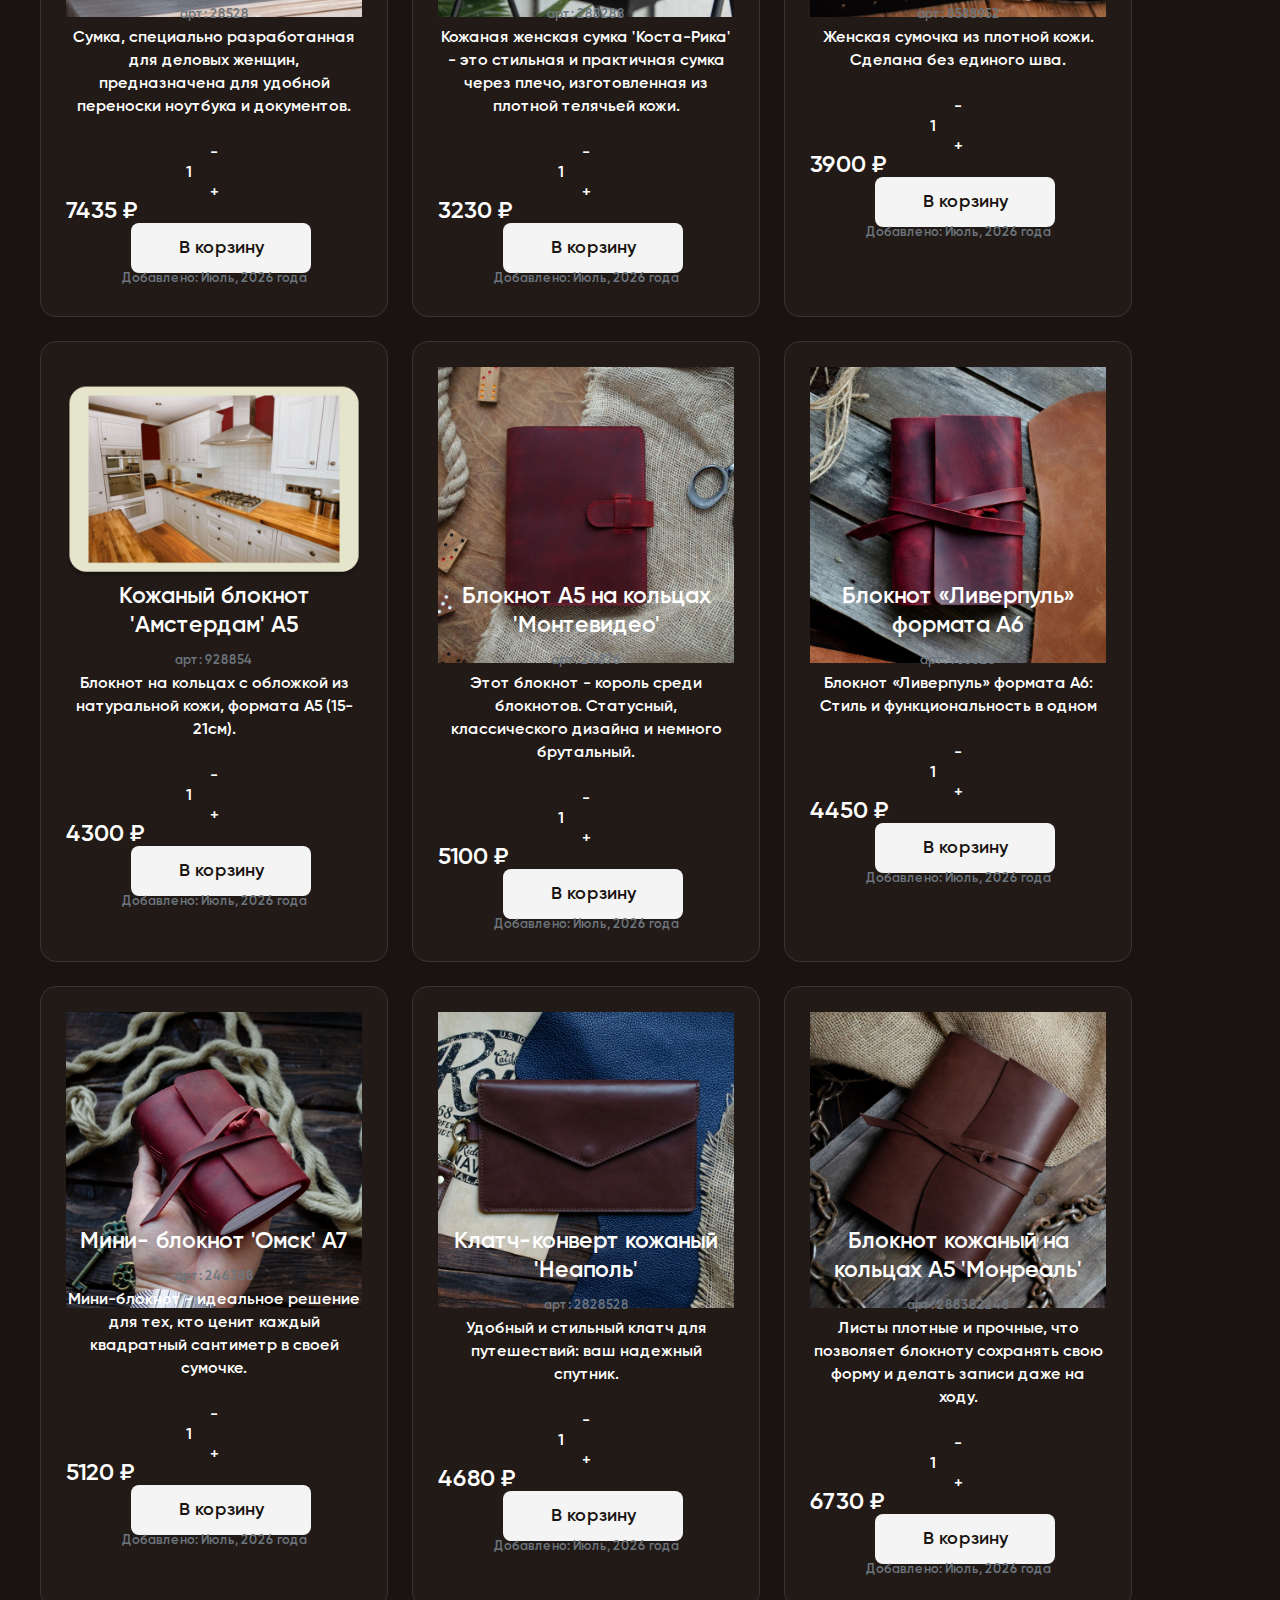
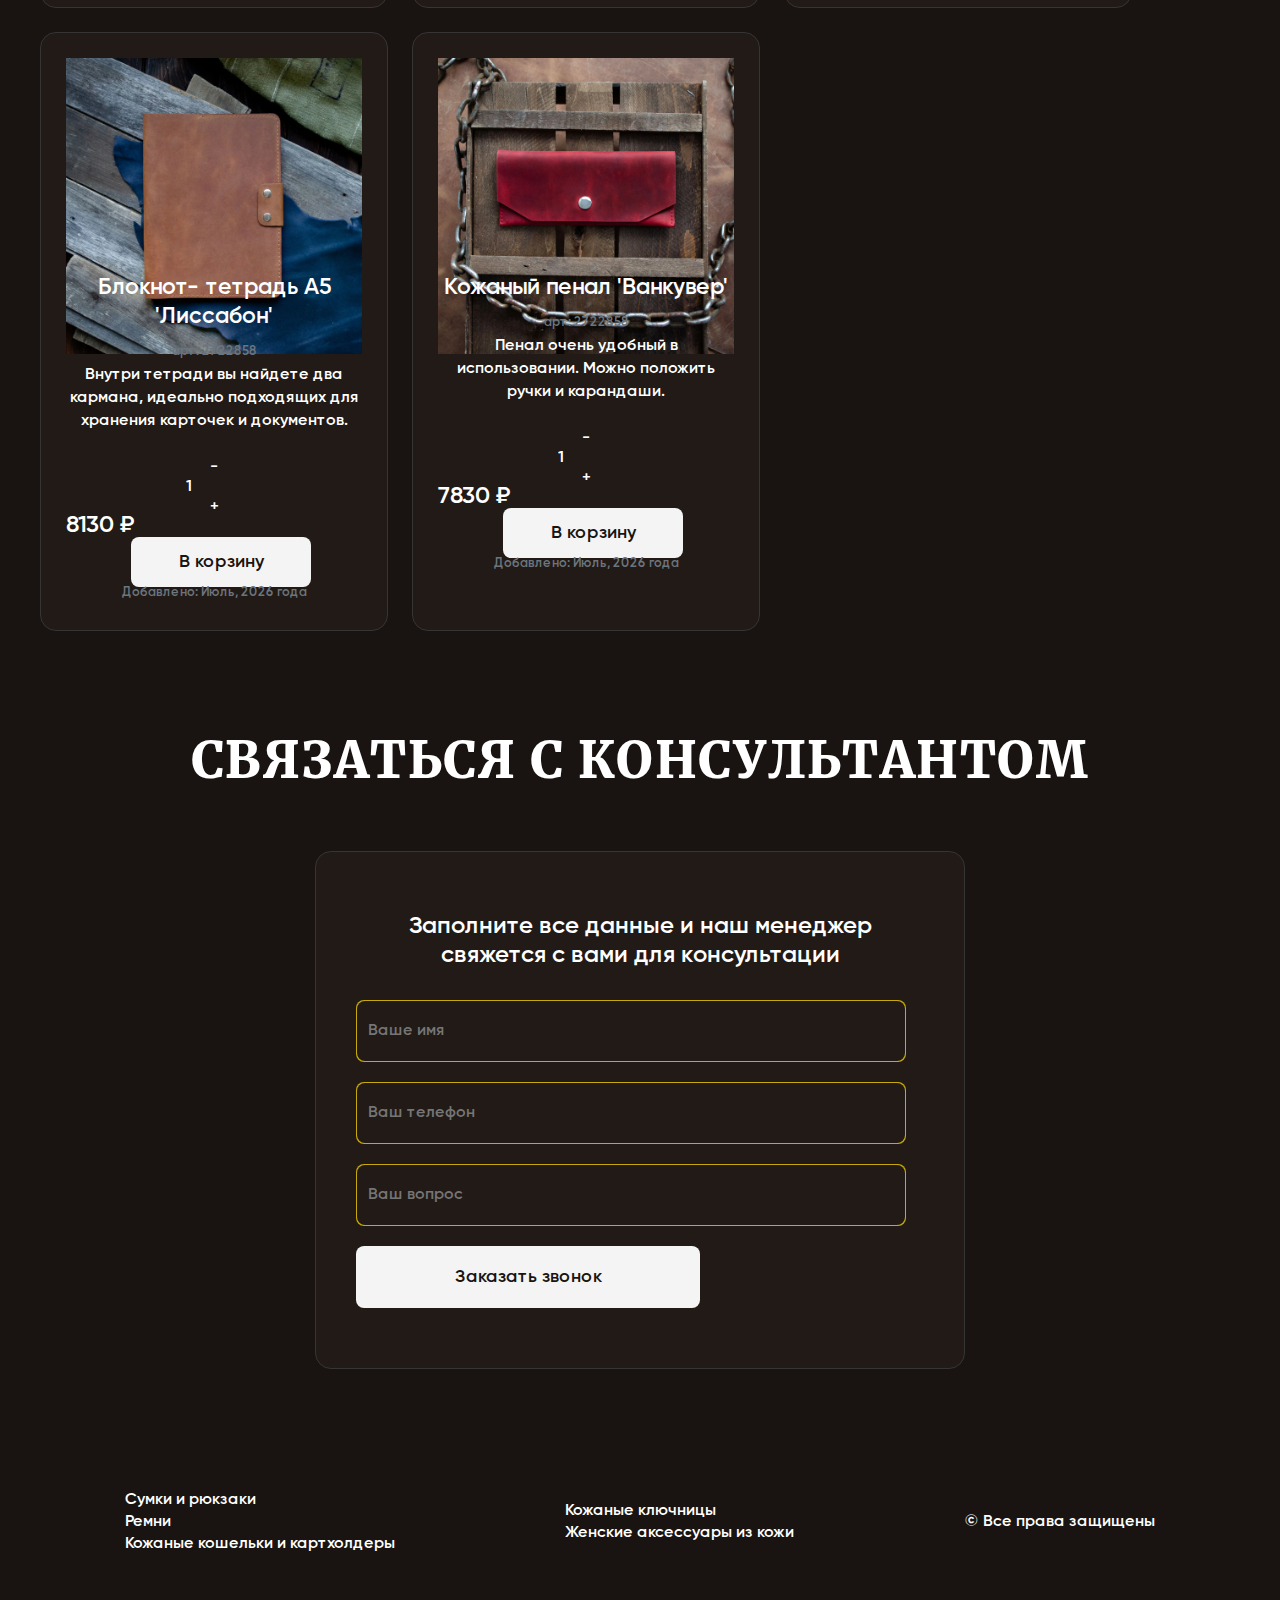
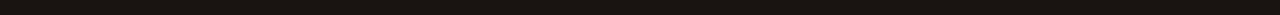
==== commit 9a167add: "Deploy" ====
--- a/index.html
+++ b/index.html
@@ -5,22 +5,22 @@
     <meta http-equiv="X-UA-Compatible" content="IE=edge">
     <meta name="viewport" content="width=device-width, initial-scale=1.0">
     <link rel="stylesheet" href="./css/mainController.css">
-    <link rel="shortcut icon" href="./img/style/sofa.png" type="image/x-icon">
-
-    <title>Cozy home</title>
+    <link rel="shortcut icon" href="./img//style/1.jpg" type="image/x-icon">
+
+    <title>LEWSKI</title>
 </head>
 <body>
     <section class="main">
         <header class="header">
             <div class="container">
-                <div><img src="./img/style/logo.svg" alt="Что-то пошло не так" class="logo"></div>
+                <div class="logo">lewski</div>
                 <nav class="menu">
                     <ul class="menu-list">
-                        <li class="menu-item"><a data-link="chairs"><div class="circle"><img src="./img/style/chairs.svg" alt="Упс.." title="Стулья"></div></a></li>
-                        <li class="menu-item"><a data-link="armchairs"><div class="circle"><img src="./img/style/couches.svg" alt="Упс.." title="Кресла"></div></a></li>
-                        <li class="menu-item"><a data-link="wardrobes"><div class="circle"><img src="./img/style/wardrobe.svg" alt="Упс.." title="Шкафы"></div></a></li>
-                        <li class="menu-item"><a data-link="sofas"><div class="circle"><img src="./img/style/beds.svg" alt="Упс.." title="Кровати и диваны"></div></a></li>
-                        <li class="menu-item"><a data-link="kitchen"><div class="circle"><img src="./img/style/kitchens.svg" alt="Упс.." title="Кухни"></div></a></li>
+                        <li class="menu-item"><a data-link="chairs"><div class="circle"><img src="./img/style/gym.bag.svg" alt="Упс.." title="Сумки и рюкзаки"></div></a></li>
+                        <li class="menu-item"><a data-link="armchairs"><div class="circle"><img src="./img/style/belt.svg" alt="Упс.." title="Ремни"></div></a></li>
+                        <li class="menu-item"><a data-link="wardrobes"><div class="circle"><img src="./img/style/bx-wallet.svg" alt="Упс.." title="Кошельки и картхолдеры"></div></a></li>
+                        <li class="menu-item"><a data-link="sofas"><div class="circle"><img src="./img/style/key.radiowaves.forward.svg" alt="Упс.." title="Ключницы"></div></a></li>
+                        <li class="menu-item"><a data-link="kitchen"><div class="circle"><img src="./img/style/handbag.svg" alt="Упс.." title="Женские аксессуары из кожи"></div></a></li>
                         <li class="menu-item"><a data-link="help"><div class="circle"><img src="./img/style/help.svg" alt="Упс.." title="Связаться с нами"></div></a></li>
                         
                     </ul>
@@ -36,12 +36,12 @@
                         <span class="ThemeInfo"></span>
                     </button>
                     <h4 class="main-title"> Качество, идущее в ногу с комфортом</h4>
-                    <p class="main-text">Cпешите заказать сезонные новинки и насладиться комфортом и качеством мебели. Мы готовы сделать бизайн-проект вашего дома бесплатно.</p>
+                    <p class="main-text">Cпешите заказать сезонные новинки и насладиться комфортом и качеством кожанных изделий.</p>
                     <div class="main-action">
-                        <button class="button" id="main-info">Каталог</button>
-                    </div>
-                </div>
-                <img src="./img/style/frontPage.png" alt="Упс.." class="main-image">
+                        <button class="button glow-on-hover" id="main-info" type="button">Каталог</button>
+                    </div>
+                </div>
+                <img src="./img/style/fontPage.png" alt="Упс.." class="main-image">
             </div>
         </section>
 
@@ -49,8 +49,8 @@
     </section>
 
     <div class="purchase">
-                <section class="showCart visible">
-            <form action="./cart.html">
+                <section class="showCart">
+            <form action="./done.html">
                 <div class="card-body">
                     <div class="cartHeader">
                         <h5 class="card-title">Ваш заказ:</h4>
@@ -77,7 +77,7 @@
                                 <h5 class="card-title">Способ оплаты:</h4>
                                 <form>
                                     <div class="form-group">
-                                        <input type="radio" name="payment" value="cash" id="cash-value" class="radio-hidden">
+                                        <input type="radio" name="payment" value="cash" id="cash-value" class="radio-hidden" required>
 						                <label for="cash-value" class="radio-label">Наличные</label>
 
                                         <input type="radio" name="payment" value="card" id="card-value" class="radio-hidden">
@@ -89,7 +89,10 @@
                                         <input type="radio" name="payment" value="loan" id="loan-value" class="radio-hidden">
 						                <label for="loan-value" class="radio-label">В кредит</label>
 
+                                        <textarea name="extra" id="userComment" cols="30" rows="3" maxlength="2000" placeholder="Оставить комментарий"></textarea>
+
                                     </div>
+
                                     <button  class="freeDelivery confirm disabled" >Оформить заказ</button>
                                 </form>
                             </div>
@@ -99,882 +102,37 @@
             </form>
         </section>
 
-        <button class="cart cartIcon" id="cart" title="Купить">
+        <button class="cart cartIcon " id="cart" title="Купить">
             <img class="cart__image" src="./img/style/cart.svg" alt="Cart" />
             <div class="cart__num" id="cart_num">0</div>
         </button>
     </div>
 
-
-
     <section class="products" id="chairs">
         <div class="container">
-            <div class="title">Стулья</div>
-            <div class="products-items">
-
-                <div class="products-item" data-id="02">
-                    <div class="products-item-img"> 
-                        <img src="./img/items/chairs/chair(2).png" alt="Упс..." class="productImg">
-                    </div>
-
-                    <div class="products-item-title ">Кухонный стул</div>
-                    <div class="price__weight">арт: 288528</div>
-                    <div class="products-item-text">Мягкий стул для кухни на деревянных ножках</div>
-
-                    <div class="details-wrapper">
-                        <div class="items counter-wrapper">
-                            <div class="items__control" data-action="minus">-</div>
-                            <div class="items__current" data-counter>1</div>
-                            <div class="items__control" data-action="plus">+</div>
-                        </div>
-
-                        <div class="price">
-                            <div class="price__currency">1450 ₽</div>
-                        </div>
-                    </div>
-
-                    <div class="products-action">
-                        <button data-cart class="button product-button"> В корзину
-
-                        </button>
-                    </div>
-                </div>
-
-                <div class="products-item" data-id="05">
-                    <div class="products-item-img"> 
-                        <img src="./img/items/chairs/chair(5).png" alt="Упс..." class="productImg" >
-                    </div>
-
-                    <div class="products-item-title">Кухонный стул <small>(пластик)</small></div>
-                    <div class="price__weight">арт: 282388</div>
-                    <div class="products-item-text">Пластиковый стул с металическими подпорками</div>
-
-                    <div class="details-wrapper">
-                        <div class="items counter-wrapper">
-                            <div class="items__control" data-action="minus">-</div>
-                            <div class="items__current" data-counter>1</div>
-                            <div class="items__control" data-action="plus">+</div>
-                        </div>
-
-                        <div class="price">
-                            <div class="price__currency">1200 ₽</div>
-                        </div>
-                    </div>
-
-                    <div class="products-action">
-                        <button data-cart class="button product-button"> В корзину
-
-                        </button>
-                    </div>
-                </div>
-                <div class="products-item" data-id="01">
-                    <div class="products-item-img"> 
-                        <img src="./img/items/chairs/chair(1).png" alt="Упс..." class="productImg" >
-                    </div>
-
-                    <div class="products-item-title">Мягкий стул для кухни</div>
-                    <div class="price__weight">арт: 8952</div>
-                    <div class="products-item-text">Мягкий стул со сьёмными чехлами и подушкой</div>
-
-                    <div class="details-wrapper">
-                        <div class="items counter-wrapper">
-                            <div class="items__control" data-action="minus">-</div>
-                            <div class="items__current" data-counter>1</div>
-                            <div class="items__control" data-action="plus">+</div>
-                        </div>
-
-                        <div class="price">
-                            <div class="price__currency">1900 ₽</div>
-                        </div>
-                    </div>
-
-                    <div class="products-action">
-                        <button data-cart class="button product-button"> В корзину
-
-                        </button>
-                    </div>
-                </div>
-
-                <div class="products-item" data-id="04">
-                    <div class="products-item-img"> 
-                        <img src="./img/items/chairs/chair(4).png" alt="Упс..." class="productImg" >
-                    </div>
-
-                    <div class="products-item-title">Стул полусфера</div>
-                    <div class="price__weight">арт: 952044</div>
-                    <div class="products-item-text">Идеально подходил для отдыха в офисе и дома</div>
-
-                    <div class="details-wrapper">
-                        <div class="items counter-wrapper">
-                            <div class="items__control" data-action="minus">-</div>
-                            <div class="items__current" data-counter>1</div>
-                            <div class="items__control" data-action="plus">+</div>
-                        </div>
-
-                        <div class="price">
-                            <div  class="price__currency">2300 ₽</div>
-                        </div>
-                    </div>
-
-                    <div class="products-action">
-                        <button data-cart class="button product-button"> В корзину
-
-                        </button>
-                    </div>
-                </div>
-
-                <div class="products-item" data-id="03">
-                    <div class="products-item-img"> 
-                        <img src="./img/items/chairs/chair(3).png" alt="Упс..." class="productImg" >
-                    </div>
-
-                    <div class="products-item-title">Офисный стул</div>
-                    <div class="price__weight">арт: 245678876</div>
-                    <div class="products-item-text">Крутящийся офисный стул с подьёмным механизмом</div>
-
-                    <div class="details-wrapper">
-                        <div class="items counter-wrapper">
-                            <div class="items__control" data-action="minus">-</div>
-                            <div class="items__current" data-counter>1</div>
-                            <div class="items__control" data-action="plus">+</div>
-                        </div>
-
-                        <div class="price">
-                            <div class="price__currency">1900 ₽</div>
-                        </div>
-                    </div>
-
-                    <div class="products-action">
-                        <button data-cart class="button product-button"> В корзину
-
-                        </button>
-                    </div>
-                </div>
-
-
-                <div class="products-item" data-id="08">
-                    <div class="products-item-img"> 
-                        <img src="./img/items/chairs/chair(8).png" alt="Упс..." class="productImg" >
-                    </div>
-
-                    <div class="products-item-title">Кресло-стул</div>
-                    <div class="price__weight">арт: 95348</div>
-                    <div class="products-item-text">Мягкое удобное кресло со сьёмными чехлами</div>
-
-                    <div class="details-wrapper">
-                        <div class="items counter-wrapper">
-                            <div class="items__control" data-action="minus">-</div>
-                            <div class="items__current" data-counter>1</div>
-                            <div class="items__control" data-action="plus">+</div>
-                        </div>
-
-                        <div class="price">
-                            <div  class="price__currency">2200 ₽</div>
-                        </div>
-                    </div>
-
-                    <div class="products-action">
-                        <button data-cart class="button product-button"> В корзину
-
-                        </button>
-                    </div>
-                </div>
-
-                <div class="products-item" data-id="10">
-                    <div class="products-item-img"> 
-                        <img src="./img/items/chairs/chair(10).png" alt="Упс..." class="productImg">
-                    </div>
-
-                    <div class="products-item-title">Стул 'Comfi'</div>
-                    <div class="price__weight">арт: 24856388</div>
-                    <div class="products-item-text">Стул-кресло на ножках с высокой спинкой</div>
-
-                    <div class="details-wrapper">
-                        <div class="items counter-wrapper">
-                            <div class="items__control" data-action="minus">-</div>
-                            <div class="items__current" data-counter>1</div>
-                            <div class="items__control" data-action="plus">+</div>
-                        </div>
-
-                        <div class="price">
-                            <div class="price__currency">3300 ₽</div>
-                        </div>
-                    </div>
-
-                    <div class="products-action">
-                        <button data-cart class="button product-button"> В корзину
-
-                        </button>
-                    </div>
-                </div>
-
-                <div class="products-item" data-id="07">
-                    <div class="products-item-img"> 
-                        <img src="./img/items/chairs/chair(7).png" alt="Упс..." class="productImg" >
-                    </div>
-
-                    <div class="products-item-title">Стул 'Comfi' <small>(серый)</small></div>
-                    <div class="price__weight">арт: 2828528</div>
-                    <div class="products-item-text">Мягкий стул с подлокотниками в сером варианте</div>
-
-                    <div class="details-wrapper">
-                        <div class="items counter-wrapper">
-                            <div class="items__control" data-action="minus">-</div>
-                            <div class="items__current" data-counter>1</div>
-                            <div class="items__control" data-action="plus">+</div>
-                        </div>
-
-                        <div class="price">
-                            <div class="price__currency">3000 ₽</div>
-                        </div>
-                    </div>
-
-                    <div class="products-action">
-                        <button data-cart class="button product-button"> В корзину
-
-                        </button>
-                    </div>
-                </div>
-
-                <div class="products-item" data-id="06">
-                    <div class="products-item-img"> 
-                        <img src="./img/items/chairs/chair(6).png" alt="Упс..." class="productImg" >
-                    </div>
-
-                    <div class="products-item-title">Стул 'Arto'</div>
-                    <div class="price__weight">арт: 2885248</div>
-                    <div class="products-item-text">Высокий стул на ножках с резными боковинками</div>
-
-                    <div class="details-wrapper">
-                        <div class="items counter-wrapper">
-                            <div class="items__control" data-action="minus">-</div>
-                            <div class="items__current" data-counter>1</div>
-                            <div class="items__control" data-action="plus">+</div>
-                        </div>
-
-                        <div class="price">
-                            <div class="price__currency">3900 ₽</div>
-                        </div>
-                    </div>
-
-                    <div class="products-action">
-                        <button data-cart class="button product-button"> В корзину
-
-                        </button>
-                    </div>
-                </div>
-
-                <div class="products-item" data-id="09">
-                    <div class="products-item-img"> 
-                        <img src="./img/items/chairs/chair(9).png" alt="Упс..." class="productImg" >
-                    </div>
-
-                    <div class="products-item-title">Стул 'Leak' <small>(резной)</small></div>
-                    <div class="price__weight">арт: 289858</div>
-                    <div class="products-item-text">Резной стул ручной работы в серебристом цвете</div>
-
-                    <div class="details-wrapper">
-                        <div class="items counter-wrapper">
-                            <div class="items__control" data-action="minus">-</div>
-                            <div class="items__current" data-counter>1</div>
-                            <div class="items__control" data-action="plus">+</div>
-                        </div>
-
-                        <div class="price">
-                            <div class="price__currency">5300 ₽</div>
-                        </div>
-                    </div>
-
-                    <div class="products-action">
-                        <button data-cart class="button product-button"> В корзину
-
-                        </button>
-                    </div>
-                </div>
-            </div>
-        </div>
-    </section>
+            <div class="title">Сумки и рюкзаки</div>
+            <div class="products-items" id="chairCard"></div>
+        </div>
+    </section>
+
 
     <section class="products" id="armchairs">
         <div class="container">
-            <div class="title">Кресла</div>
-            <div class="products-items">
-
-                <div class="products-item" data-id="001">
-                    <div class="products-item-img"> 
-                        <img src="./img/items/armchairs/armchair(10).png" alt="Упс..." class="productImg" >
-                    </div>
-
-                    <div class="products-item-title ">Кресло 'Softy' <small>(мята)</small></div>
-                    <div class="price__weight">арт: 2754628</div>
-                    <div class="products-item-text">Мягкое кресло на ножках в нескольких оттенках</div>
-
-                    <div class="details-wrapper">
-                        <div class="items counter-wrapper">
-                            <div class="items__control" data-action="minus">-</div>
-                            <div class="items__current" data-counter>1</div>
-                            <div class="items__control" data-action="plus">+</div>
-                        </div>
-
-                        <div class="price">
-                            <div class="price__currency">2350 ₽</div>
-                        </div>
-                    </div>
-
-                    <div class="products-action">
-                        <button data-cart class="button product-button"> В корзину
-
-                        </button>
-                    </div>
-                </div>
-
-                <div class="products-item" data-id="002">
-                    <div class="products-item-img"> 
-                        <img src="./img/items/armchairs/armchair(8).png" alt="Упс..." class="productImg" >
-                    </div>
-
-                    <div class="products-item-title">Кресло 'Softy' <small>(голубой)</small></div>
-                    <div class="price__weight">арт: 2856788</div>
-                    <div class="products-item-text">Мягкое кресло на ножках в нескольких оттенках</div>
-
-                    <div class="details-wrapper">
-                        <div class="items counter-wrapper">
-                            <div class="items__control" data-action="minus">-</div>
-                            <div class="items__current" data-counter>1</div>
-                            <div class="items__control" data-action="plus">+</div>
-                        </div>
-
-                        <div class="price">
-                            <div class="price__currency">2350 ₽</div>
-                        </div>
-                    </div>
-
-                    <div class="products-action">
-                        <button data-cart class="button product-button"> В корзину
-
-                        </button>
-                    </div>
-                </div>
-
-                <div class="products-item" data-id="003">
-                    <div class="products-item-img"> 
-                        <img src="./img/items/armchairs/armchair(6).png" alt="Упс..." class="productImg" >
-                    </div>
-
-                    <div class="products-item-title">Кресло 'Softy' <small>(белый)</small></div>
-                    <div class="price__weight">арт: 85654952</div>
-                    <div class="products-item-text">Мягкое кресло на ножках в нескольких оттенках</div>
-
-                    <div class="details-wrapper">
-                        <div class="items counter-wrapper">
-                            <div class="items__control" data-action="minus">-</div>
-                            <div class="items__current" data-counter>1</div>
-                            <div class="items__control" data-action="plus">+</div>
-                        </div>
-
-                        <div class="price">
-                            <div class="price__currency">2350 ₽</div>
-                        </div>
-                    </div>
-
-                    <div class="products-action">
-                        <button data-cart class="button product-button"> В корзину
-
-                        </button>
-                    </div>
-                </div>
-
-                <div class="products-item" data-id="004">
-                    <div class="products-item-img"> 
-                        <img src="./img/items/armchairs/armchair(7).png" alt="Упс..." class="productImg" >
-                    </div>
-
-                    <div class="products-item-title">Кресло 'Softy' <small>(розовый)</small></div>
-                    <div class="price__weight">арт: 952684</div>
-                    <div class="products-item-text">Мягкое кресло на ножках в нескольких оттенках</div>
-
-                    <div class="details-wrapper">
-                        <div class="items counter-wrapper">
-                            <div class="items__control" data-action="minus">-</div>
-                            <div class="items__current" data-counter>1</div>
-                            <div class="items__control" data-action="plus">+</div>
-                        </div>
-
-                        <div class="price">
-                            <div class="price__currency">2350 ₽</div>
-                        </div>
-                    </div>
-
-                    <div class="products-action">
-                        <button data-cart class="button product-button"> В корзину
-
-                        </button>
-                    </div>
-                </div>
-
-                <div class="products-item" data-id="005">
-                    <div class="products-item-img"> 
-                        <img src="./img/items/armchairs/armchair(3).png" alt="Упс..." class="productImg" >
-                    </div>
-
-                    <div class="products-item-title">Кресло без подлокотников</div>
-                    <div class="price__weight">арт: 24585876</div>
-                    <div class="products-item-text">Яркое современное кресло без подлокотников</div>
-
-                    <div class="details-wrapper">
-                        <div class="items counter-wrapper">
-                            <div class="items__control" data-action="minus">-</div>
-                            <div class="items__current" data-counter>1</div>
-                            <div class="items__control" data-action="plus">+</div>
-                        </div>
-
-                        <div class="price">
-                            <div class="price__currency">3500 ₽</div>
-                        </div>
-                    </div>
-
-                    <div class="products-action">
-                        <button data-cart class="button product-button"> В корзину
-
-                        </button>
-                    </div>
-                </div>
-
-
-                <div class="products-item" data-id="006">
-                    <div class="products-item-img"> 
-                        <img src="./img/items/armchairs/armchair(9).png" alt="Упс..." class="productImg" >
-                    </div>
-
-                    <div class="products-item-title">Кресло 'Dreams'</div>
-                    <div class="price__weight">арт: 663348</div>
-                    <div class="products-item-text">Мягкое удобное кресло со сьёмными чехлами</div>
-
-                    <div class="details-wrapper">
-                        <div class="items counter-wrapper">
-                            <div class="items__control" data-action="minus">-</div>
-                            <div class="items__current" data-counter>1</div>
-                            <div class="items__control" data-action="plus">+</div>
-                        </div>
-
-                        <div class="price">
-                            <div class="price__currency">4800 ₽</div>
-                        </div>
-                    </div>
-
-                    <div class="products-action">
-                        <button data-cart class="button product-button"> В корзину
-
-                        </button>
-                    </div>
-                </div>
-
-                <div class="products-item" data-id="007">
-                    <div class="products-item-img"> 
-                        <img src="./img/items/armchairs/armchair(5).png" alt="Упс..." class="productImg" >
-                    </div>
-
-                    <div class="products-item-title">Кресло-трансформер</div>
-                    <div class="price__weight">арт: 2489568</div>
-                    <div class="products-item-text">Стул-кресло на ножках с высокой спинкой</div>
-
-                    <div class="details-wrapper">
-                        <div class="items counter-wrapper">
-                            <div class="items__control" data-action="minus">-</div>
-                            <div class="items__current" data-counter>1</div>
-                            <div class="items__control" data-action="plus">+</div>
-                        </div>
-
-                        <div class="price">
-                            <div class="price__currency">4300 ₽</div>
-                        </div>
-                    </div>
-
-                    <div class="products-action">
-                        <button data-cart class="button product-button"> В корзину
-
-                        </button>
-                    </div>
-                </div>
-
-                <div class="products-item" data-id="008">
-                    <div class="products-item-img"> 
-                        <img src="./img/items/armchairs/armchair(4).png" alt="Упс..." class="productImg" >
-                    </div>
-
-                    <div class="products-item-title">Кресло-кровать</div>
-                    <div class="price__weight">арт: 2643528</div>
-                    <div class="products-item-text">Кресло с раскладным механизмом и сьёмными чехлами</div>
-
-                    <div class="details-wrapper">
-                        <div class="items counter-wrapper">
-                            <div class="items__control" data-action="minus">-</div>
-                            <div class="items__current" data-counter>1</div>
-                            <div class="items__control" data-action="plus">+</div>
-                        </div>
-
-                        <div class="price">
-                            <div class="price__currency">6300 ₽</div>
-                        </div>
-                    </div>
-
-                    <div class="products-action">
-                        <button data-cart class="button product-button"> В корзину
-
-                        </button>
-                    </div>
-                </div>
-
-                <div class="products-item" data-id="009">
-                    <div class="products-item-img"> 
-                        <img src="./img/items/armchairs/armchair(2).png" alt="Упс..." class="productImg" >
-                    </div>
-
-                    <div class="products-item-title">Садовое кресло</div>
-                    <div class="price__weight">арт: 222248</div>
-                    <div class="products-item-text">Плетёное пластиковое кресло для сада</div>
-
-                    <div class="details-wrapper">
-                        <div class="items counter-wrapper">
-                            <div class="items__control" data-action="minus">-</div>
-                            <div class="items__current" data-counter>1</div>
-                            <div class="items__control" data-action="plus">+</div>
-                        </div>
-
-                        <div class="price">
-                            <div class="price__currency">1900 ₽</div>
-                        </div>
-                    </div>
-
-                    <div class="products-action">
-                        <button data-cart class="button product-button"> В корзину
-
-                        </button>
-                    </div>
-                </div>
-
-                <div class="products-item" data-id="010">
-                    <div class="products-item-img"> 
-                        <img src="./img/items/armchairs/armchair(1).png" alt="Упс..." class="productImg" >
-                    </div>
-
-                    <div class="products-item-title">Плетёное кресло</div>
-                    <div class="price__weight">арт: 292548</div>
-                    <div class="products-item-text">Плетёное кресло со сьёмными чехлами</div>
-
-                    <div class="details-wrapper">
-                        <div class="items counter-wrapper">
-                            <div class="items__control" data-action="minus">-</div>
-                            <div class="items__current" data-counter>1</div>
-                            <div class="items__control" data-action="plus">+</div>
-                        </div>
-
-                        <div class="price">
-                            <div class="price__currency">2400 ₽</div>
-                        </div>
-                    </div>
-
-                    <div class="products-action">
-                        <button data-cart class="button product-button"> В корзину
-
-                        </button>
-                    </div>
-                </div>
-            </div>
+            <div class="title">Ремни</div>
+            <div class="products-items" id="armchairCard"></div>
         </div>
     </section>
 
     <section class="products" id="wardrobes">
         <div class="container">
-            <div class="title">Шкафы</div>
-            <div class="products-items">
-                <div class="products-item" data-id="1">
-                    <div class="products-item-img"> 
-                        <img src="./img/items/wardrobe/ward(1).png" alt="Упс..." class="productImg" >
-                    </div>
-
-                    <div class="products-item-title ">Шкаф-купе 'Classic'</div>
-                    <div class="price__weight">арт: 9958</div>
-                    <div class="products-item-text">Классическая система хранения с доп.полками</div>
-
-                    <div class="details-wrapper">
-                        <div class="items counter-wrapper">
-                            <div class="items__control" data-action="minus">-</div>
-                            <div class="items__current" data-counter>1</div>
-                            <div class="items__control" data-action="plus">+</div>
-                        </div>
-
-                        <div class="price">
-                            <div class="price__currency">45600 ₽</div>
-                        </div>
-                    </div>
-
-                    <div class="products-action">
-                        <button data-cart class="button product-button"> В корзину
-
-                        </button>
-                    </div>
-                </div>
-
-                <div class="products-item" data-id="2">
-                    <div class="products-item-img"> 
-                        <img src="./img/items/wardrobe/ward(5).png" alt="Упс..." class="productImg" >
-                    </div>
-
-                    <div class="products-item-title">Шкаф-купе 'Uni'</div>
-                    <div class="price__weight">арт: 2854</div>
-                    <div class="products-item-text">Шкаф купе с опциональными зеркальными дверцами</div>
-
-                    <div class="details-wrapper">
-                        <div class="items counter-wrapper">
-                            <div class="items__control" data-action="minus">-</div>
-                            <div class="items__current" data-counter>1</div>
-                            <div class="items__control" data-action="plus">+</div>
-                        </div>
-
-                        <div class="price">
-                            <div class="price__currency">36500 ₽</div>
-                        </div>
-                    </div>
-
-                    <div class="products-action">
-                        <button  data-cart class="button product-button"> В корзину
-
-                        </button>
-                    </div>
-                </div>
-
-                <div class="products-item" data-id="3">
-                    <div class="products-item-img"> 
-                        <img src="./img/items/wardrobe/ward(4).png" alt="Упс..." class="productImg" >
-                    </div>
-
-                    <div class="products-item-title">Система хранения 'All'</div>
-                    <div class="price__weight">арт: 818952</div>
-                    <div class="products-item-text">Система хранения во всю стену (только под заказ)</div>
-
-                    <div class="details-wrapper">
-                        <div class="items counter-wrapper">
-                            <div class="items__control" data-action="minus">-</div>
-                            <div class="items__current" data-counter>1</div>
-                            <div class="items__control" data-action="plus">+</div>
-                        </div>
-
-                        <div class="price">
-                            <div class="price__currency"> 73000 ₽</div>
-                        </div>
-                    </div>
-
-                    <div class="products-action">
-                        <button data-cart class="button product-button"> В корзину
-
-                        </button>
-                    </div>
-                </div>
-
-                <div class="products-item" data-id="4">
-                    <div class="products-item-img"> 
-                        <img src="./img/items/wardrobe/ward(6).png" alt="Упс..." class="productImg" >
-                    </div>
-
-                    <div class="products-item-title">Гардероб 'Softy'</div>
-                    <div class="price__weight">арт:82784</div>
-                    <div class="products-item-text">Три широких отсека для хранения со штангами</div>
-
-                    <div class="details-wrapper">
-                        <div class="items counter-wrapper">
-                            <div class="items__control" data-action="minus">-</div>
-                            <div class="items__current" data-counter>1</div>
-                            <div class="items__control" data-action="plus">+</div>
-                        </div>
-
-                        <div class="price">
-                            <div class="price__currency">23500 ₽</div>
-                        </div>
-                    </div>
-
-                    <div class="products-action">
-                        <button data-cart class="button product-button"> В корзину
-
-                        </button>
-                    </div>
-                </div>
-
-                <div class="products-item" data-id="5">
-                    <div class="products-item-img"> 
-                        <img src="./img/items/wardrobe/ward(9).png" alt="Упс..." class="productImg" >
-                    </div>
-
-                    <div class="products-item-title">Гардероб 'Extra'</div>
-                    <div class="price__weight">арт: 8828846</div>
-                    <div class="products-item-text">Вместительный гардероб с дополнительными полками</div>
-
-                    <div class="details-wrapper">
-                        <div class="items counter-wrapper">
-                            <div class="items__control" data-action="minus">-</div>
-                            <div class="items__current" data-counter>1</div>
-                            <div class="items__control" data-action="plus">+</div>
-                        </div>
-
-                        <div class="price">
-                            <div class="price__currency">61000 ₽</div>
-                        </div>
-                    </div>
-
-                    <div class="products-action">
-                        <button data-cart class="button product-button"> В корзину
-
-                        </button>
-                    </div>
-                </div>
-
-
-                <div class="products-item" data-id="6">
-                    <div class="products-item-img"> 
-                        <img src="./img/items/wardrobe/ward(3).png" alt="Упс..." class="productImg" >
-                    </div>
-
-                    <div class="products-item-title">Шкаф для обуви</div>
-                    <div class="price__weight">арт: 8248</div>
-                    <div class="products-item-text">Распашной шкаф для обуви а аксесуаров</div>
-
-                    <div class="details-wrapper">
-                        <div class="items counter-wrapper">
-                            <div class="items__control" data-action="minus">-</div>
-                            <div class="items__current" data-counter>1</div>
-                            <div class="items__control" data-action="plus">+</div>
-                        </div>
-
-                        <div class="price">
-                            <div class="price__currency">29000 ₽</div>
-                        </div>
-                    </div>
-
-                    <div class="products-action">
-                        <button data-cart class="button product-button"> В корзину
-
-                        </button>
-                    </div>
-                </div>
-
-                <div class="products-item" data-id="7">
-                    <div class="products-item-img"> 
-                        <img src="./img/items/wardrobe/ward(8).png" alt="Упс..." class="productImg" >
-                    </div>
-
-                    <div class="products-item-title">Платьяной шкаф</div>
-                    <div class="price__weight">арт: 7889568</div>
-                    <div class="products-item-text">Платьяной шкаф с полочками. Расположение полочек и штанги может быть зеркальным</div>
-
-                    <div class="details-wrapper">
-                        <div class="items counter-wrapper">
-                            <div class="items__control" data-action="minus">-</div>
-                            <div class="items__current" data-counter>1</div>
-                            <div class="items__control" data-action="plus">+</div>
-                        </div>
-
-                        <div class="price">
-                            <div class="price__currency">33000 ₽</div>
-                        </div>
-                    </div>
-
-                    <div class="products-action">
-                        <button data-cart class="button product-button"> В корзину
-
-                        </button>
-                    </div>
-                </div>
-
-                <div class="products-item" data-id="8">
-                    <div class="products-item-img"> 
-                        <img src="./img/items/wardrobe/ward(10).png" alt="Упс..." class="productImg" >
-                    </div>
-
-                    <div class="products-item-title">Шкаф для хранения</div>
-                    <div class="price__weight">арт: 2693988</div>
-                    <div class="products-item-text">Деревянный шкаф с дверками. Верхняя часть также может быть закрыта дверцами</div>
-
-                    <div class="details-wrapper">
-                        <div class="items counter-wrapper">
-                            <div class="items__control" data-action="minus">-</div>
-                            <div class="items__current" data-counter>1</div>
-                            <div class="items__control" data-action="plus">+</div>
-                        </div>
-
-                        <div class="price">
-                            <div class="price__currency">22000 ₽</div>
-                        </div>
-                    </div>
-
-                    <div class="products-action">
-                        <button data-cart class="button product-button"> В корзину
-
-                        </button>
-                    </div>
-                </div>
-
-                <div class="products-item" data-id="9">
-                    <div class="products-item-img"> 
-                        <img src="./img/items/wardrobe/ward(7).png" alt="Упс..." class="productImg" >
-                    </div>
-
-                    <div class="products-item-title">Трюмо 'Прованс'</div>
-                    <div class="price__weight">арт: 952632</div>
-                    <div class="products-item-text">Платьяной шкаф на ножках. Укомплектован штангой для одежды и полками</div>
-
-                    <div class="details-wrapper">
-                        <div class="items counter-wrapper">
-                            <div class="items__control" data-action="minus">-</div>
-                            <div class="items__current" data-counter>1</div>
-                            <div class="items__control" data-action="plus">+</div>
-                        </div>
-
-                        <div class="price">
-                            <div class="price__currency">39000 ₽</div>
-                        </div>
-                    </div>
-
-                    <div class="products-action">
-                        <button data-cart class="button product-button"> В корзину
-
-                        </button>
-                    </div>
-                </div>
-
-                <div class="products-item" data-id="10">
-                    <div class="products-item-img"> 
-                        <img src="./img/items/wardrobe/ward(2).png" alt="Упс..." class="productImg" >
-                    </div>
-
-                    <div class="products-item-title">Шкаф Магнум с зеркалом</div>
-                    <div class="price__weight">арт: 2763348</div>
-                    <div class="products-item-text">В левую и правую секции шкафа можно установить дополнительные полки </div>
-
-                    <div class="details-wrapper">
-                        <div class="items counter-wrapper">
-                            <div class="items__control" data-action="minus">-</div>
-                            <div class="items__current" data-counter>1</div>
-                            <div class="items__control" data-action="plus">+</div>
-                        </div>
-
-                        <div class="price">
-                            <div class="price__currency">54000 ₽</div>
-                        </div>
-                    </div>
-
-                    <div class="products-action">
-                        <button data-cart class="button product-button"> В корзину
-
-                        </button>
-                    </div>
-                </div>
-            </div>
+            <div class="title">Кожаные кошельки и картхолдеры</div>
+            <div class="products-items" id="wardCard"></div>
         </div>
     </section>
 
     <section class="products" id="sofas">
         <div class="container">
-            <div class="title">Диваны</div>
+            <div class="title">Кожаные ключницы</div>
             <div class="products-items sofas">
             </div>
         </div>
@@ -982,317 +140,8 @@
         
     <section class="products" id="kitchen">
         <div class="container">
-            <div class="title">Кухни</div>
-            <div class="products-items">
-
-                <div class="products-item" data-id="k1">
-                    <div class="products-item-img"> 
-                        <img src="./img/items/kitchen/kitchen(18).png" alt="Упс..." class="productImg" >
-                    </div>
-
-                    <div class="products-item-title ">Кухня  Ветторе</div>
-                    <div class="price__weight">арт: 28528</div>
-                    <div class="products-item-text">Готовое решение для небольшой кухни, в котором предусмотрено всё необходимое</div>
-
-                    <div class="details-wrapper">
-                        <div class="items counter-wrapper">
-                            <div class="items__control" data-action="minus">-</div>
-                            <div class="items__current" data-counter>1</div>
-                            <div class="items__control" data-action="plus">+</div>
-                        </div>
-
-                        <div class="price">
-                            <div class="price__currency">74350 ₽</div>
-                        </div>
-                    </div>
-
-                    <div class="products-action">
-                        <button data-cart class="button product-button"> В корзину
-
-                        </button>
-                    </div>
-                </div>
-
-                <div class="products-item" data-id="k2">
-                    <div class="products-item-img"> 
-                        <img src="./img/items/kitchen/kitchen(16).png" alt="Упс..." class="productImg" >
-                    </div>
-
-                    <div class="products-item-title">Кухня Джоконда</div>
-                    <div class="price__weight">арт: 288288</div>
-                    <div class="products-item-text">Готовое решение для небольшой кухни, в котором предусмотрено всё необходимое</div>
-
-                    <div class="details-wrapper">
-                        <div class="items counter-wrapper">
-                            <div class="items__control" data-action="minus">-</div>
-                            <div class="items__current" data-counter>1</div>
-                            <div class="items__control" data-action="plus">+</div>
-                        </div>
-
-                        <div class="price">
-                            <div class="price__currency">32300 ₽</div>
-                        </div>
-                    </div>
-
-                    <div class="products-action">
-                        <button data-cart class="button product-button"> В корзину
-
-                        </button>
-                    </div>
-                </div>
-                <div class="products-item" data-id="k3">
-                    <div class="products-item-img"> 
-                        <img src="./img/items/kitchen/kitchen(15).png" alt="Упс..." class="productImg" >
-                    </div>
-
-                    <div class="products-item-title">Кухня Маелла</div>
-                    <div class="price__weight">арт: 8588952</div>
-                    <div class="products-item-text">Готовое решение для небольшой кухни, в котором предусмотрено всё необходимое</div>
-
-                    <div class="details-wrapper">
-                        <div class="items counter-wrapper">
-                            <div class="items__control" data-action="minus">-</div>
-                            <div class="items__current" data-counter>1</div>
-                            <div class="items__control" data-action="plus">+</div>
-                        </div>
-
-                        <div class="price">
-                            <div class="price__currency">39000 ₽</div>
-                        </div>
-                    </div>
-
-                    <div class="products-action">
-                        <button data-cart class="button product-button"> В корзину
-
-                        </button>
-                    </div>
-                </div>
-
-                <div class="products-item" data-id="k4">
-                    <div class="products-item-img"> 
-                        <img src="./img/items/kitchen/kitchen(13).png" alt="Упс..." class="productImg" >
-                    </div>
-
-                    <div class="products-item-title">Кухня Ортлер</div>
-                    <div class="price__weight">арт: 928854</div>
-                    <div class="products-item-text">Многофункциональный гарнитур по вашим размерам</div>
-
-                    <div class="details-wrapper">
-                        <div class="items counter-wrapper">
-                            <div class="items__control" data-action="minus">-</div>
-                            <div class="items__current" data-counter>1</div>
-                            <div class="items__control" data-action="plus">+</div>
-                        </div>
-
-                        <div class="price">
-                            <div class="price__currency">43000 ₽</div>
-                        </div>
-                    </div>
-
-                    <div class="products-action">
-                        <button data-cart class="button product-button"> В корзину
-
-                        </button>
-                    </div>
-                </div>
-
-                <div class="products-item" data-id="k5">
-                    <div class="products-item-img"> 
-                        <img src="./img/items/kitchen/kitchen(14).png" alt="Упс..." class="productImg" >
-                    </div>
-
-                    <div class="products-item-title">Кухня Ортлер</div>
-                    <div class="price__weight">арт: 24876</div>
-                    <div class="products-item-text">Угловой вариант кухонного гарнитура Ортлер</div>
-
-                    <div class="details-wrapper">
-                        <div class="items counter-wrapper">
-                            <div class="items__control" data-action="minus">-</div>
-                            <div class="items__current" data-counter>1</div>
-                            <div class="items__control" data-action="plus">+</div>
-                        </div>
-
-                        <div class="price">
-                            <div class="price__currency">51000 ₽</div>
-                        </div>
-                    </div>
-
-                    <div class="products-action">
-                        <button data-cart class="button product-button"> В корзину
-
-                        </button>
-                    </div>
-                </div>
-
-
-                <div class="products-item" data-id="k6">
-                    <div class="products-item-img"> 
-                        <img src="./img/items/kitchen/kitchen(19).png" alt="Упс..." class="productImg" >
-                    </div>
-
-                    <div class="products-item-title">Кухня Гавия</div>
-                    <div class="price__weight">арт: 958328</div>
-                    <div class="products-item-text">Кухонный гарнитур с автоматическими доводчиками</div>
-
-                    <div class="details-wrapper">
-                        <div class="items counter-wrapper">
-                            <div class="items__control" data-action="minus">-</div>
-                            <div class="items__current" data-counter>1</div>
-                            <div class="items__control" data-action="plus">+</div>
-                        </div>
-
-                        <div class="price">
-                            <div class="price__currency">44500 ₽</div>
-                        </div>
-                    </div>
-
-                    <div class="products-action">
-                        <button data-cart class="button product-button"> В корзину
-
-                        </button>
-                    </div>
-                </div>
-
-                <div class="products-item" data-id="k7">
-                    <div class="products-item-img"> 
-                        <img src="./img/items/kitchen/kitchen(21).png" alt="Упс..." class="productImg" >
-                    </div>
-
-                    <div class="products-item-title">Кухня Фебо</div>
-                    <div class="price__weight">арт: 246388</div>
-                    <div class="products-item-text">Современный кухонный гарнитур по вашим размерам</div>
-
-                    <div class="details-wrapper">
-                        <div class="items counter-wrapper">
-                            <div class="items__control" data-action="minus">-</div>
-                            <div class="items__current" data-counter>1</div>
-                            <div class="items__control" data-action="plus">+</div>
-                        </div>
-
-                        <div class="price">
-                            <div class="price__currency">51200 ₽</div>
-                        </div>
-                    </div>
-
-                    <div class="products-action">
-                        <button data-cart class="button product-button"> В корзину
-
-                        </button>
-                    </div>
-                </div>
-
-                <div class="products-item" data-id="k8">
-                    <div class="products-item-img"> 
-                        <img src="./img/items/kitchen/kitchen(23).png" alt="Упс..." class="productImg" >
-                    </div>
-
-                    <div class="products-item-title">Кухня Мармолада </div>
-                    <div class="price__weight">арт: 2828528</div>
-                    <div class="products-item-text">Классический вариант кухни с современными функциями</div>
-
-                    <div class="details-wrapper">
-                        <div class="items counter-wrapper">
-                            <div class="items__control" data-action="minus">-</div>
-                            <div class="items__current" data-counter>1</div>
-                            <div class="items__control" data-action="plus">+</div>
-                        </div>
-
-                        <div class="price">
-                            <div class="price__currency">46800 ₽</div>
-                        </div>
-                    </div>
-
-                    <div class="products-action">
-                        <button data-cart class="button product-button"> В корзину
-
-                        </button>
-                    </div>
-                </div>
-
-                <div class="products-item" data-id="k9">
-                    <div class="products-item-img"> 
-                        <img src="./img/items/kitchen/kitchen(20).png" alt="Упс..." class="productImg" >
-                    </div>
-
-                    <div class="products-item-title">Кухня Гэлакси</div>
-                    <div class="price__weight">арт: 288382248</div>
-                    <div class="products-item-text">Глянцевая кухня с островом для готовки</div>
-
-                    <div class="details-wrapper">
-                        <div class="items counter-wrapper">
-                            <div class="items__control" data-action="minus">-</div>
-                            <div class="items__current" data-counter>1</div>
-                            <div class="items__control" data-action="plus">+</div>
-                        </div>
-
-                        <div class="price">
-                            <div class="price__currency">67300 ₽</div>
-                        </div>
-                    </div>
-
-                    <div class="products-action">
-                        <button data-cart class="button product-button"> В корзину
-
-                        </button>
-                    </div>
-                </div>
-
-                <div class="products-item" data-id="k10">
-                    <div class="products-item-img"> 
-                        <img src="./img/items/kitchen/kitchen(12).png" alt="Упс..." class="productImg" >
-                    </div>
-
-                    <div class="products-item-title">Кухня Стельвио</div>
-                    <div class="price__weight">арт: 2722858</div>
-                    <div class="products-item-text">Гарнитур с мраморной поверхностью и островом для готовки</div>
-
-                    <div class="details-wrapper">
-                        <div class="items counter-wrapper">
-                            <div class="items__control" data-action="minus">-</div>
-                            <div class="items__current" data-counter>1</div>
-                            <div class="items__control" data-action="plus">+</div>
-                        </div>
-
-                        <div class="price">
-                            <div class="price__currency">81300 ₽</div>
-                        </div>
-                    </div>
-
-                    <div class="products-action">
-                        <button data-cart class="button product-button"> В корзину
-
-                        </button>
-                    </div>
-                </div>
-
-                <div class="products-item" data-id="k11">
-                    <div class="products-item-img"> 
-                        <img src="./img/items/kitchen/kitchen(22).png" alt="Упс..." class="productImg" >
-                    </div>
-
-                    <div class="products-item-title">Кухня Спэйс</div>
-                    <div class="price__weight">арт: 2722858</div>
-                    <div class="products-item-text">Гарнитур с мраморной поверхностью и островом для готовки</div>
-
-                    <div class="details-wrapper">
-                        <div class="items counter-wrapper">
-                            <div class="items__control" data-action="minus">-</div>
-                            <div class="items__current" data-counter>1</div>
-                            <div class="items__control" data-action="plus">+</div>
-                        </div>
-
-                        <div class="price">
-                            <div class="price__currency">78300 ₽</div>
-                        </div>
-                    </div>
-
-                    <div class="products-action">
-                        <button data-cart class="button product-button"> В корзину
-
-                        </button>
-                    </div>
-                </div>
-            </div>
+            <div class="title">Женские аксессуары из кожи</div>
+            <div class="products-items" id="kitchenCard"></div>
         </div>
     </section>
 
@@ -1319,7 +168,7 @@
                         <input type="text" placeholder="Ваш вопрос" id="helpText" maxlength="2000">
                     </div>
 
-                    <button class="button" id="help-action">Заказать звонок</button>
+                    <button class="button glow-on-hover" id="help-action">Заказать звонок</button>
                 </div>
             </div>
         </div>
@@ -1330,15 +179,15 @@
         <div class="container">
             <div class="footer-links">
                 <ul class="menu-list footer-menu">
-                    <li class="footer-item"><a data-link="chairs">Стулья</a></li>
-                    <li class="footer-item"><a data-link="armchairs">Кресла</a></li>
-                    <li class="footer-item"><a data-link="wardrobes">Шкафы</a></li>
+                    <li class="footer-item"><a data-link="chairs">Сумки и рюкзаки</a></li>
+                    <li class="footer-item"><a data-link="armchairs">Ремни</a></li>
+                    <li class="footer-item"><a data-link="wardrobes">Кожаные кошельки и картхолдеры</a></li>
                 </ul>
             </div>
             <div class="footer-links">
                 <ul class="menu-list footer-menu">
-                    <li class="footer-item"><a data-link="sofas">Диваны</a></li>
-                    <li class="footer-item"><a data-link="kitchen">Кухни</a></li>
+                    <li class="footer-item"><a data-link="sofas">Кожаные ключницы</a></li>
+                    <li class="footer-item"><a data-link="kitchen">Женские аксессуары из кожи</a></li>
                 </ul>
 
             </div>
@@ -1346,8 +195,13 @@
         </div>
     </footer>
 
+    <script src="./js/updateDate.js"></script>
     <script src="./js/toggleCartStatus.js"></script>
-	<script src="./js/SofasRender.js"></script>
+    <script src="./js/goods/GoodsBag.js"></script>
+    <script src="./js/goods/GoodBelt.js"></script>
+    <script src="./js/goods/GoodWallet.js"></script>
+    <script src="./js/goods/GoodGirlBag.js"></script>
+	<script src="./js/goods/SofasRender.js"></script>
 	<script src="./js/ChangeTheme.js"></script>
     <script src="./js/cart.js"></script>
     <script src="./js/main.js"></script>
--- a/css/mainController.css
+++ b/css/mainController.css
@@ -13,10 +13,11 @@
 
     --productWeigth:#6c757d;
     --itemBorder:#353535;
+    --LightTheme: #6e737c;
 
     --darkText:#211A16;
     --lightBackground:#abb4c4;
-    --lightBack: #E5E5CB;
+    --lightBack: #f4f4f4;
     --lightBorder:#d3ad92;
 }
 
@@ -73,6 +74,7 @@
     font-size: 18px;
     color: var(--main-color);
     font-weight: 600;
+    transition: all 0.3s ease-in;
 }
 
 .button:hover{
@@ -88,14 +90,9 @@
 
 @media (max-width: 1199px) {
 
-    .theme{
-        top: 10rem;
-        right: -9rem;
-    }
-
     .main-image {
         top: 45px;
-        left: 520px;
+        left: 465px;
     }
 
     .back-to-top{
@@ -103,7 +100,7 @@
     }
 
     .header .container{
-        margin-left: 90px;
+        margin-left: 55px;
     }
 }
 
@@ -124,12 +121,11 @@
     .main-image{
         left: 467px;
     }
+
 }
 
 @media (max-width: 575px) {
-    .theme {
-        right: -43rem;
-    }
+
 
     .main-title{
         font-size: 36px;
@@ -147,4 +143,5 @@
     .footer{
         margin-left: 25px;
     }
-}+}
+
